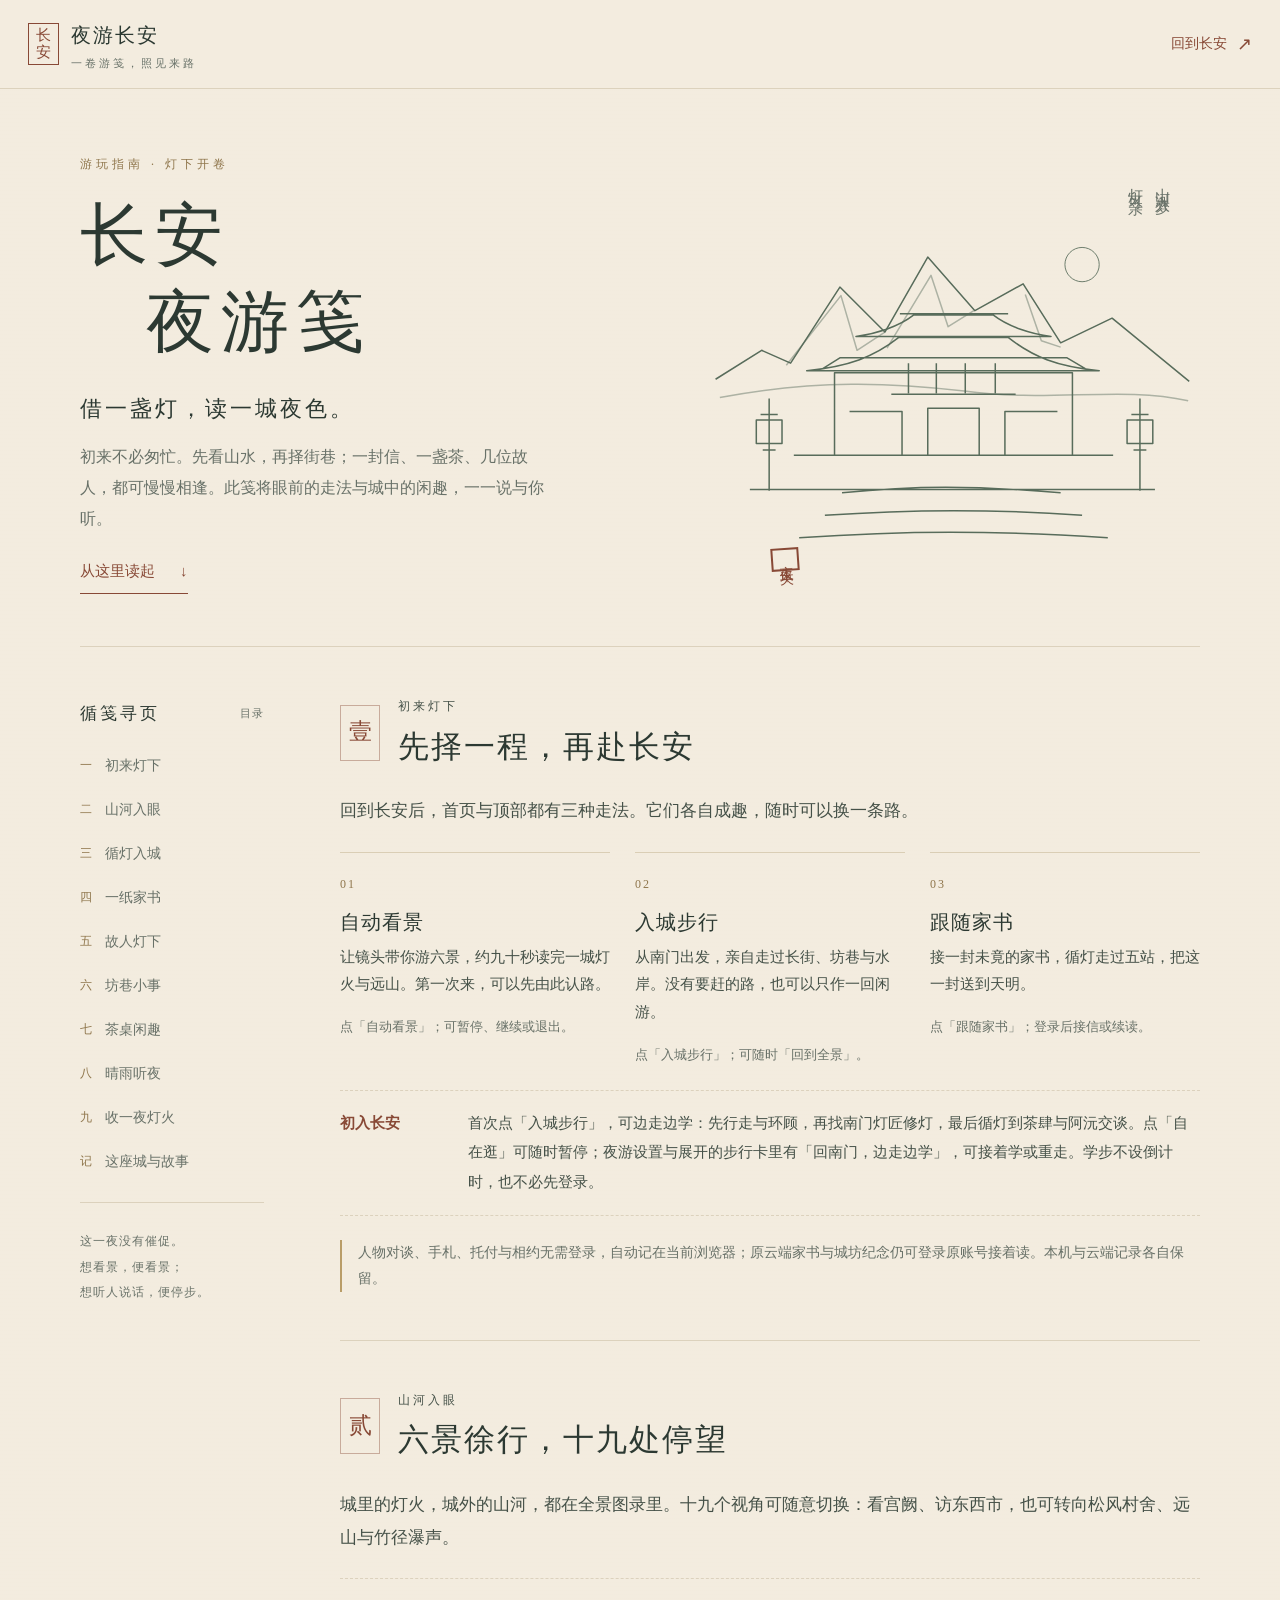
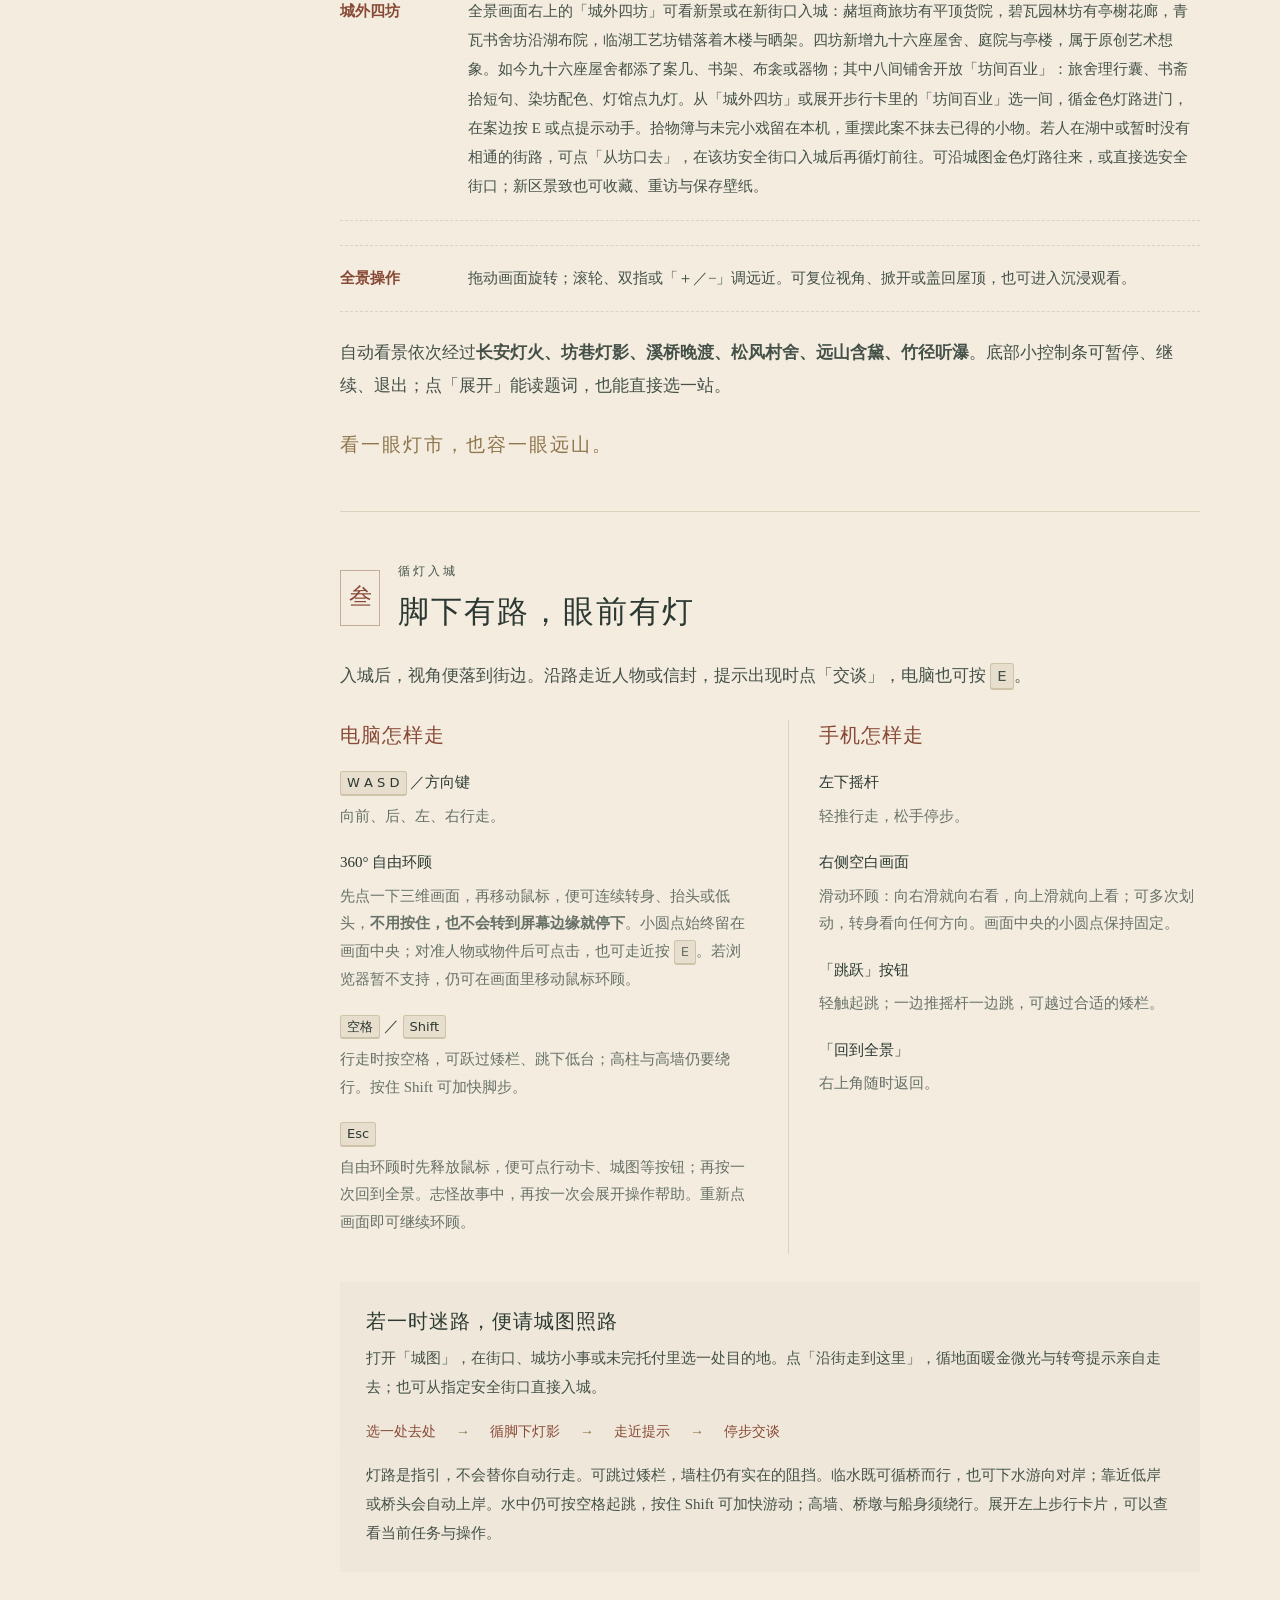
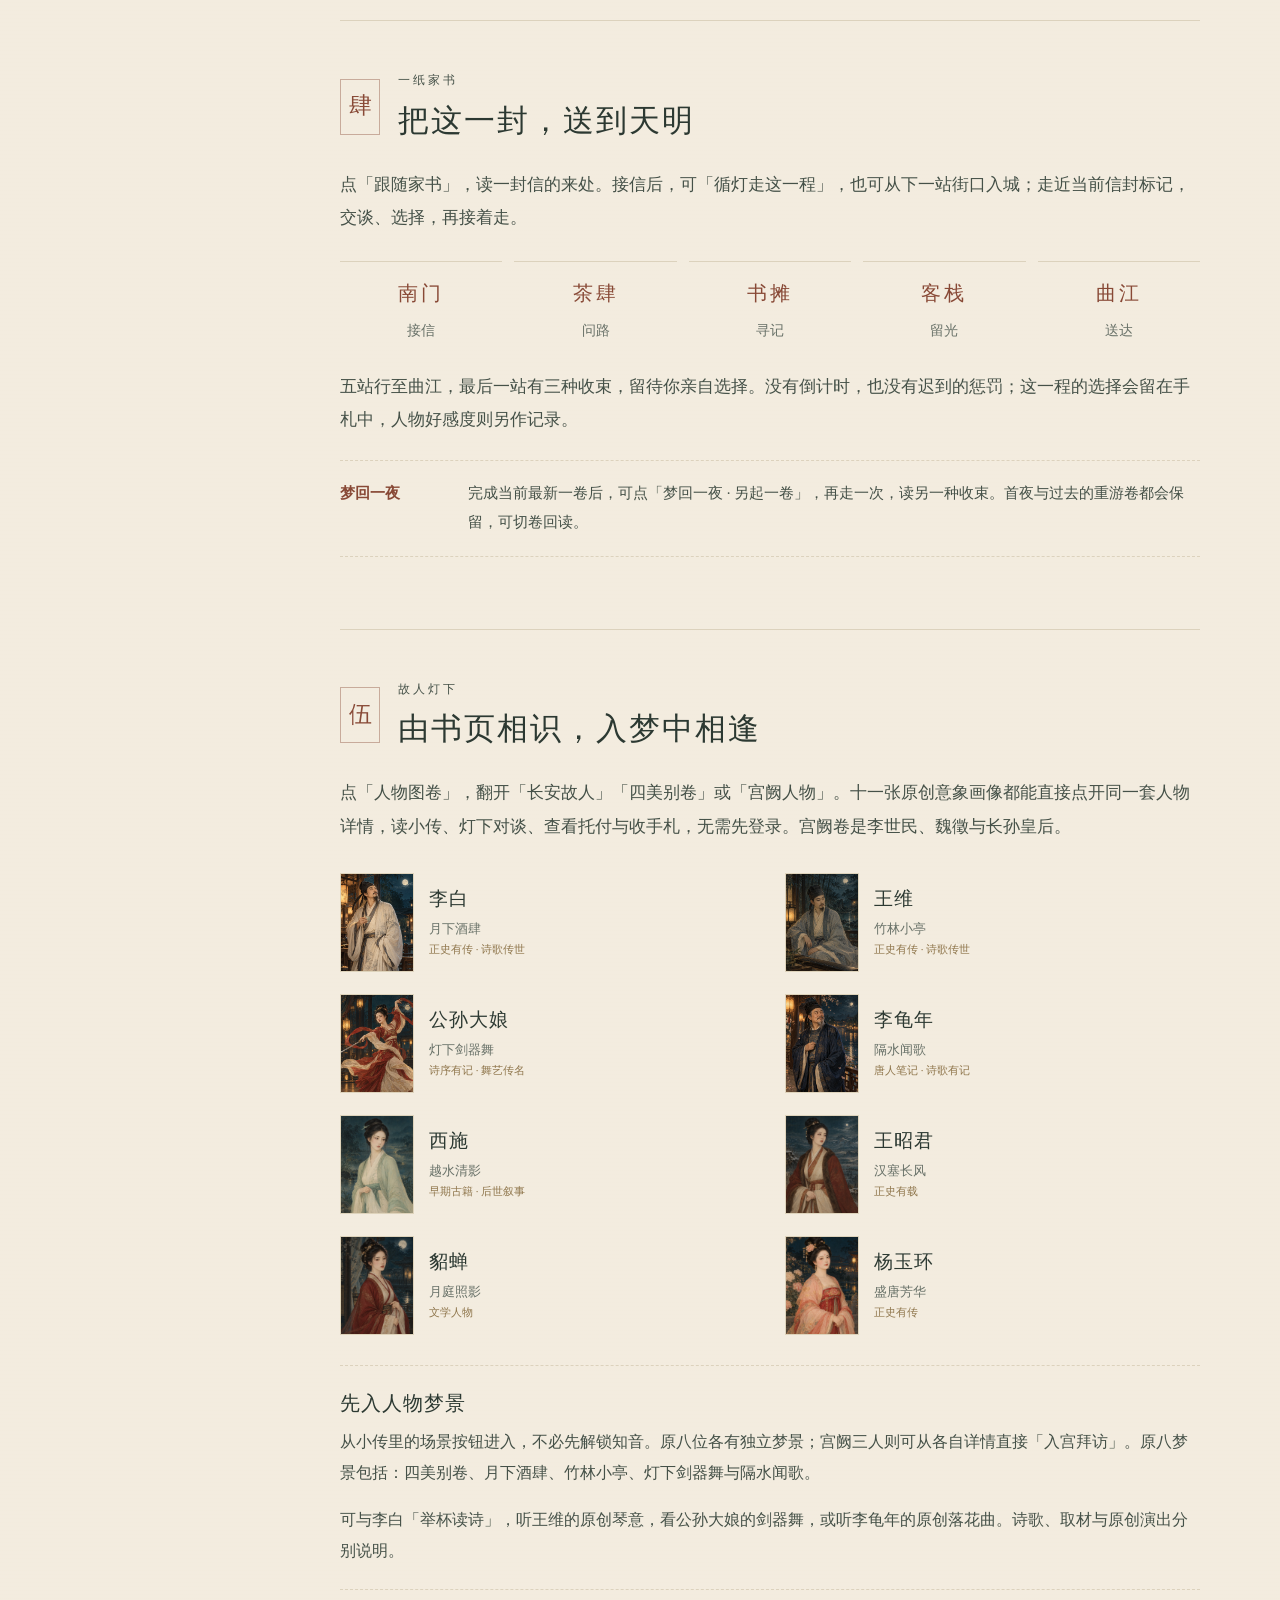
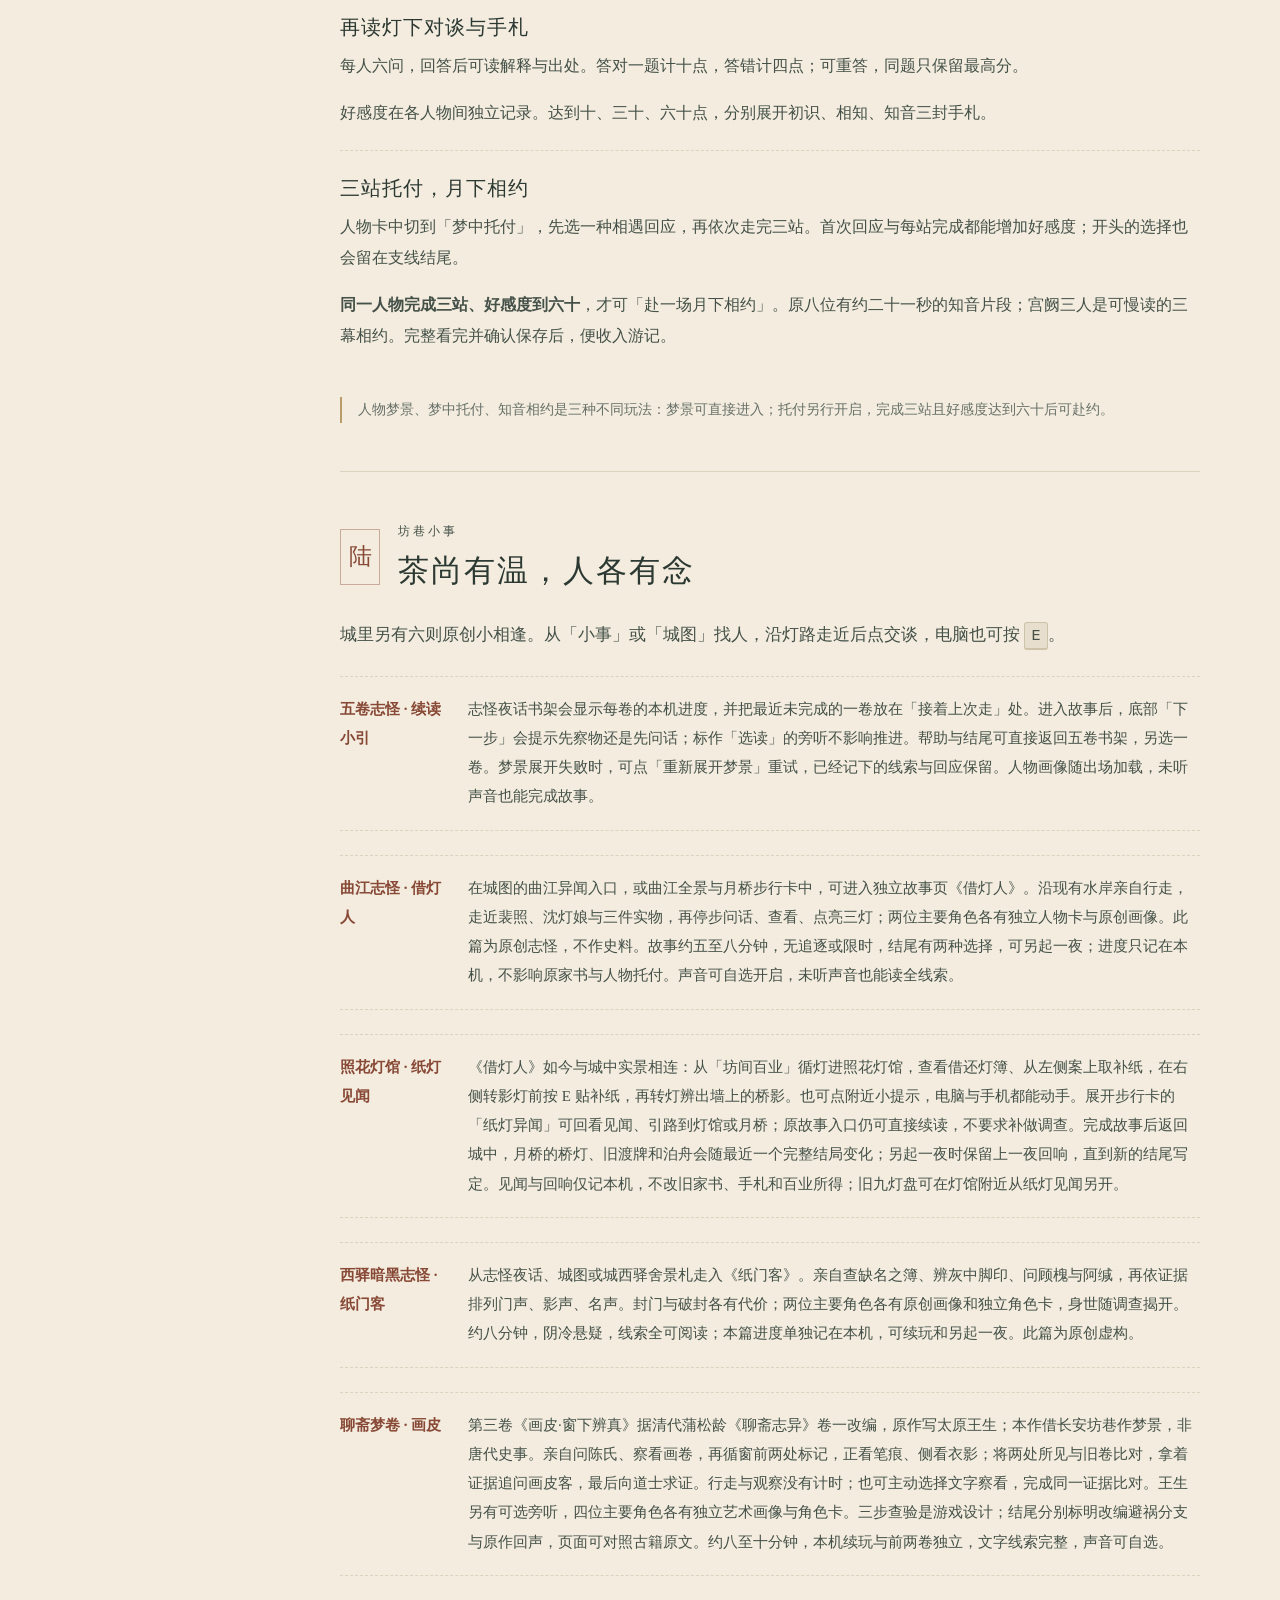
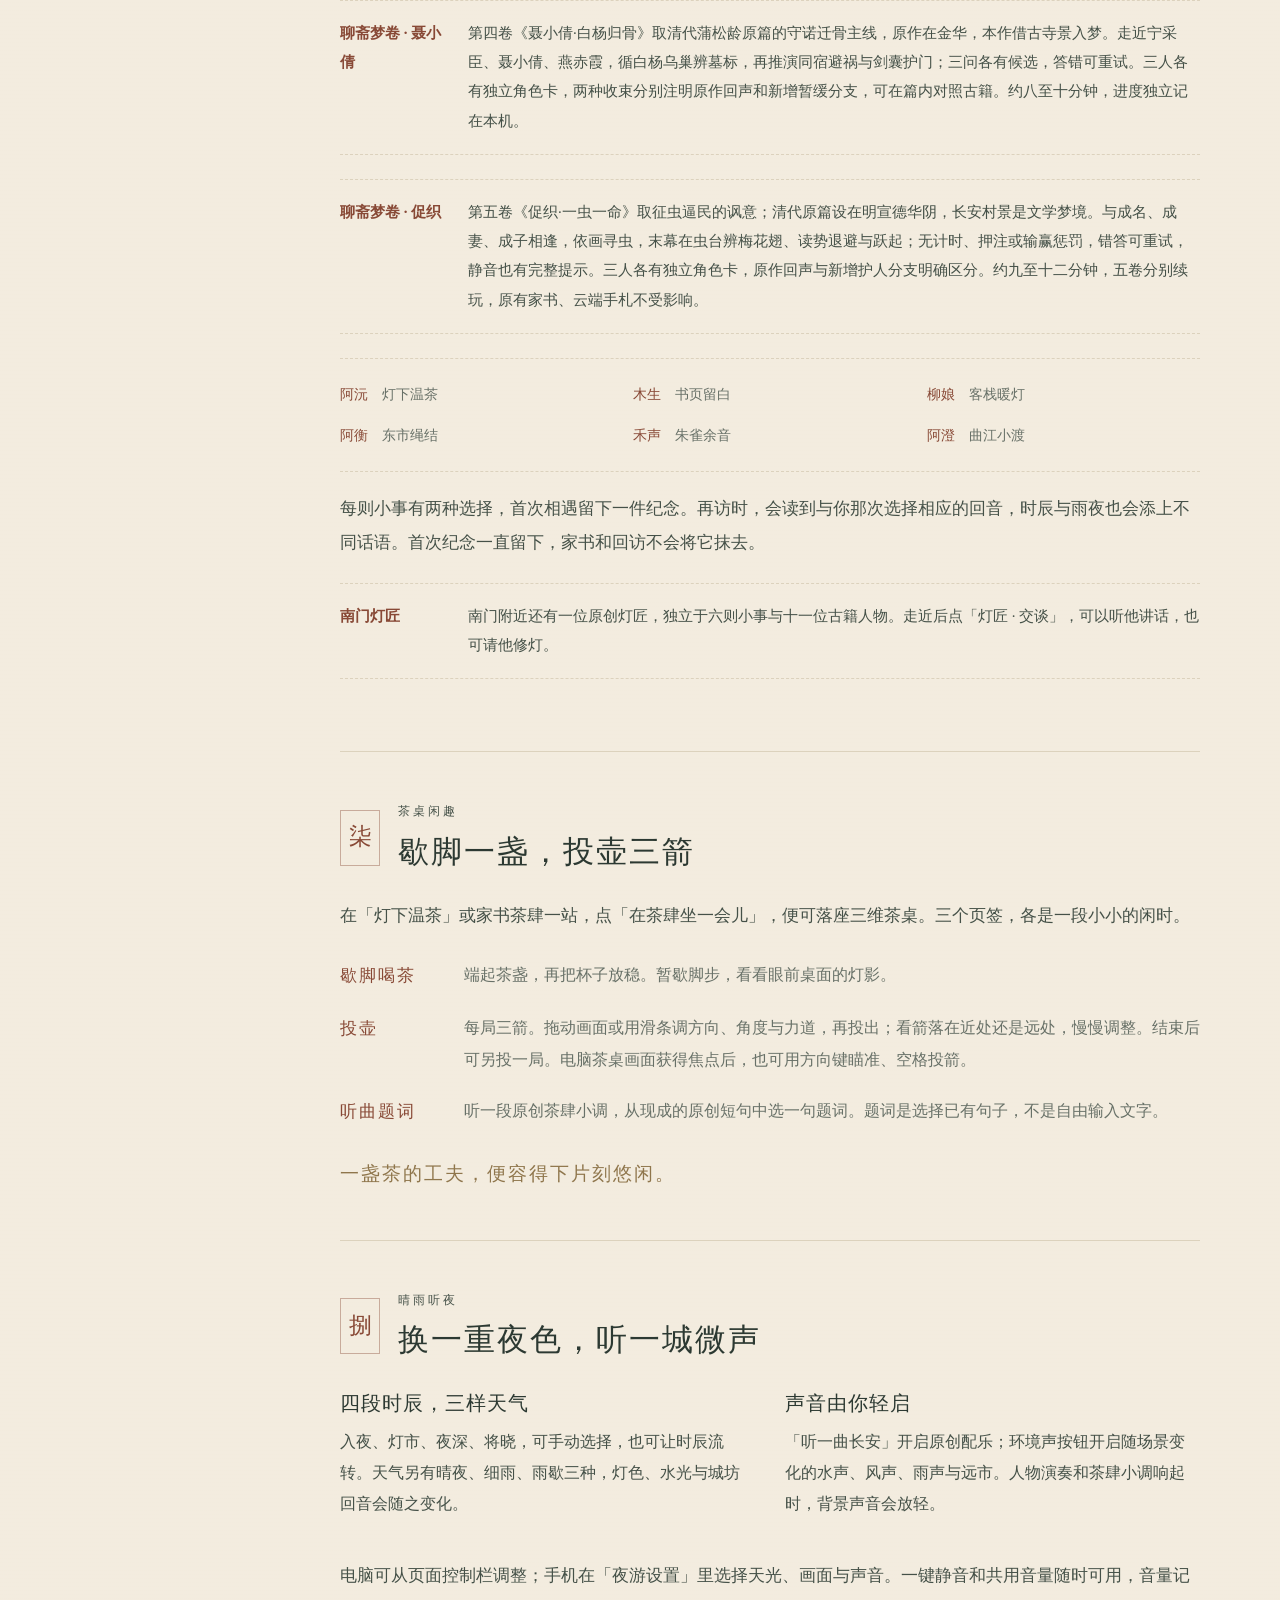
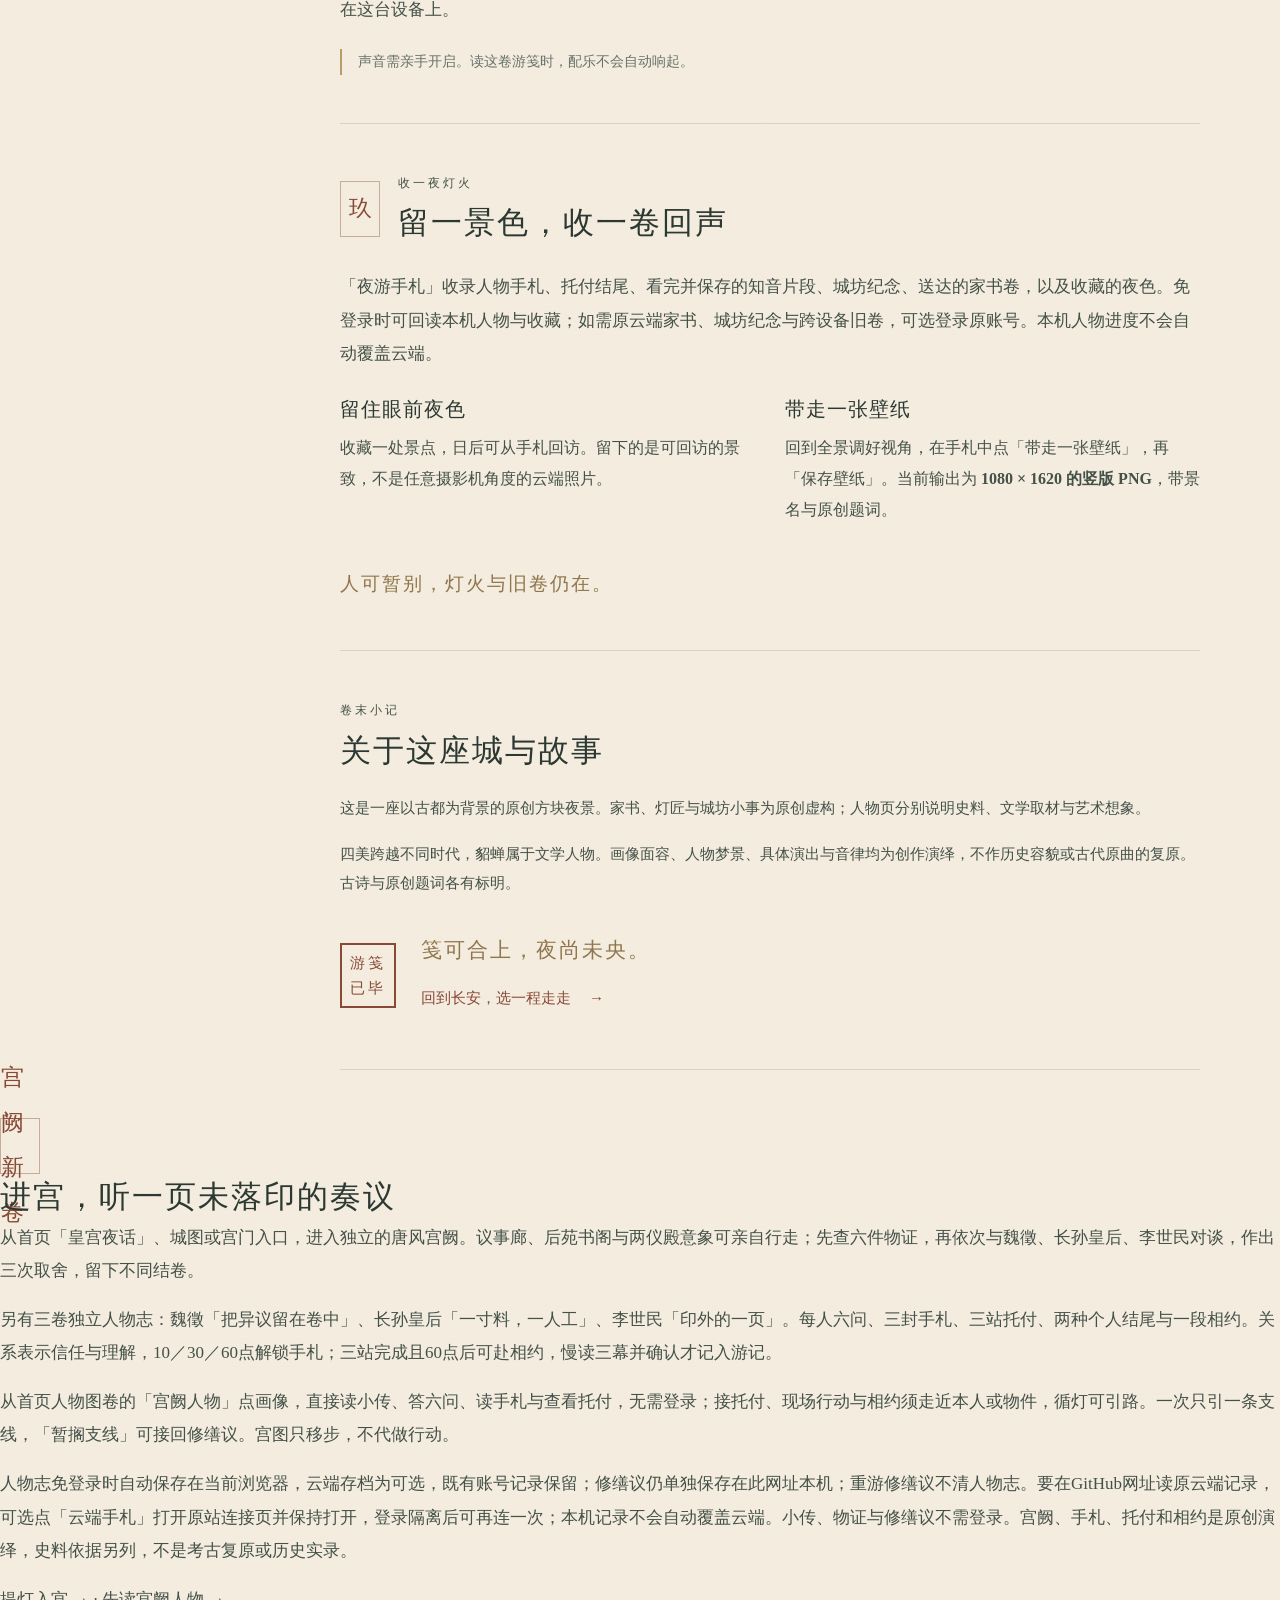
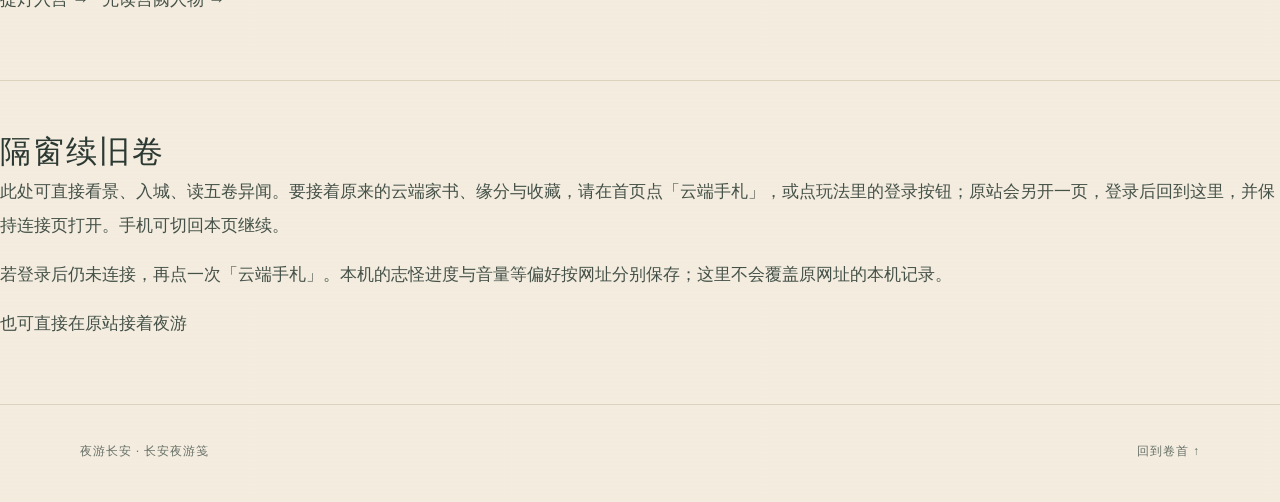
==== guide.html @ e4281c64 "Put palace portraits in shared gallery and allow character play without sign-in" ====
<!doctype html>
<html lang="zh-CN">
<head>
 <meta charset="utf-8">
 <meta name="viewport" content="width=device-width,initial-scale=1,viewport-fit=cover">
 <meta name="theme-color" content="#efe7d7">
 <meta name="description" content="长安夜游笺：从看景、入城与家书，到人物相逢、茶桌闲趣与手札留念，一卷读懂夜游长安的全部玩法。">
 <title>长安夜游笺 · 夜游长安玩法指南</title>
 <style>:root{--paper:#f3ecdf;--ink:#2c3932;--muted:#687168;--line:#b9ab8a66;--gold:#8f764c;--red:#884936;--serif:"Noto Serif SC","Source Han Serif SC","Songti SC","SimSun",serif}
*{box-sizing:border-box}html{scroll-behavior:smooth;scroll-padding-top:95px}body{margin:0;background:var(--paper);background-image:repeating-linear-gradient(0deg,transparent 0,transparent 3px,#9a784003 4px);color:var(--ink);font-family:var(--serif);font-size:17px;line-height:1.95}a{color:inherit;text-decoration:none}button,summary{font:inherit}a:focus-visible,summary:focus-visible{outline:2px solid var(--red);outline-offset:4px}section:focus{outline:none}section:focus-visible{outline:1px solid var(--gold);outline-offset:8px}kbd{font:500 .87em/1.5 ui-sans-serif,system-ui,sans-serif;display:inline-block;background:#e7decd;border:1px solid #b9ab8a88;border-bottom-width:2px;border-radius:3px;padding:1px 6px;white-space:nowrap}strong{font-weight:600}p{margin:0 0 16px}h1,h2,h3{font-weight:500;line-height:1.5;margin:0}ul,ol{padding:0;margin:0;list-style:none}
.skip-link{position:fixed;z-index:20;top:-100px;left:20px;background:var(--ink);color:var(--paper);padding:8px 15px}.skip-link:focus{top:12px}.book-header{position:sticky;top:0;z-index:10;display:flex;align-items:center;justify-content:space-between;gap:20px;padding:16px max(28px,env(safe-area-inset-right)) 16px max(28px,env(safe-area-inset-left));border-bottom:1px solid var(--line);background:#f3ecdfef;backdrop-filter:blur(8px)}.book-brand{display:flex;align-items:center;gap:12px;font-size:20px;letter-spacing:2px}.book-brand small{display:block;color:var(--muted);font-size:11px;letter-spacing:3px;line-height:1.5}.book-seal{border:1px solid var(--red);color:var(--red);padding:3px 7px;font-size:15px;line-height:1.15;letter-spacing:0}.back-to-city{display:flex;align-items:center;gap:10px;min-height:44px;font-size:14px;color:var(--red);white-space:nowrap}.back-to-city span{font-family:system-ui;font-size:18px}.book-cover{max-width:1120px;margin:0 auto;padding:64px 0 52px;display:grid;grid-template-columns:1.13fr 1fr;gap:70px;align-items:center;border-bottom:1px solid var(--line)}.overline,.chapter-kicker{font-size:12px;letter-spacing:4px;color:var(--gold)}.overline{margin:0 0 16px}.cover-copy h1{font-size:68px;line-height:1.28;letter-spacing:7px}.cover-copy h1 span{display:block;padding-left:66px}.cover-verse{font-size:22px;letter-spacing:3px;margin:22px 0 10px}.cover-intro{font-size:16px;color:var(--muted);max-width:465px}.cover-link{display:inline-flex;align-items:center;gap:25px;min-height:44px;color:var(--red);font-size:15px;border-bottom:1px solid var(--red)}.cover-illustration{position:relative;color:#586c5b;padding:50px 0 12px}.cover-illustration svg{display:block;width:100%;height:auto}.cover-inscription{position:absolute;right:24px;top:0;writing-mode:vertical-rl;line-height:1.8;font-size:15px;letter-spacing:4px;color:var(--muted)}.cover-stamp{display:inline-block;position:absolute;left:13%;bottom:0;writing-mode:vertical-rl;line-height:1.3;letter-spacing:3px;font-size:14px;color:var(--red);border:2px solid var(--red);padding:5px 3px;transform:rotate(-4deg)}.book-layout{max-width:1120px;margin:0 auto;display:grid;grid-template-columns:184px minmax(0,1fr);gap:76px}.book-margin{padding-top:44px}.book-index{position:sticky;top:110px;border-bottom:1px solid var(--line);padding-bottom:18px}.book-index summary{font-size:17px;letter-spacing:3px;min-height:44px;cursor:pointer;list-style:none;display:flex;justify-content:space-between;align-items:center}.book-index summary::-webkit-details-marker{display:none}.book-index summary>span{font-size:11px;letter-spacing:1px;color:var(--muted)}.book-index nav{padding-top:9px}.book-index a{display:flex;gap:13px;align-items:center;min-height:44px;font-size:14px;color:var(--muted);border-bottom:1px solid transparent}.book-index a span{color:var(--gold);font-size:12px}.book-index a:hover{color:var(--red);border-bottom-color:var(--line)}.margin-note{font-size:12px;color:var(--muted);line-height:2.1;margin-top:26px;letter-spacing:1px}.chapter{padding:48px 0;border-bottom:1px solid var(--line);scroll-margin-top:100px}.chapter-heading{display:flex;align-items:center;gap:18px;margin-bottom:24px}.chapter-number{display:flex;align-items:center;justify-content:center;color:var(--red);border:1px solid #88493666;width:40px;height:56px;flex-shrink:0;font-size:23px}.chapter-kicker{margin:0 0 5px;letter-spacing:3px}.chapter h2{font-size:31px;letter-spacing:2px}.chapter h3{font-size:20px;margin-bottom:8px;letter-spacing:1px}.chapter p{color:#455148}.quiet-note{font-size:14px!important;line-height:1.85;color:var(--muted)!important;padding-left:16px;border-left:2px solid #b99d68;margin-top:23px!important;margin-bottom:0!important}.chapter-verse{color:var(--gold)!important;letter-spacing:2px;font-size:19px;margin:24px 0 0!important}.three-paths{display:grid;grid-template-columns:repeat(3,minmax(0,1fr));gap:25px;margin-top:25px}.three-paths li{border-top:1px solid #a9906155;padding-top:13px}.path-number{font:12px/1.5 Georgia,serif;color:var(--gold);letter-spacing:2px}.three-paths h3{margin:7px 0}.three-paths p{font-size:15px;line-height:1.85}.three-paths small{display:block;color:var(--muted);font-size:13px;line-height:1.8}.instruction-line{display:grid;grid-template-columns:112px minmax(0,1fr);gap:16px;border-top:1px dashed var(--line);border-bottom:1px dashed var(--line);padding:18px 0;margin:24px 0}.instruction-line>strong{font-size:15px;color:var(--red)}.instruction-line p{font-size:15px;margin:0}.device-instructions{display:grid;grid-template-columns:1fr 1fr;gap:36px;margin:28px 0}.device-instructions>div+div{border-left:1px solid var(--line);padding-left:30px}.device-instructions h3{color:var(--red)}.device-instructions dt{font-size:15px;margin-top:18px;color:var(--ink)}.device-instructions dd{font-size:15px;margin:5px 0 0;color:var(--muted);line-height:1.85}.route-note{background:#e9e1d366;padding:24px 26px}.route-note p{font-size:15px}.route-note p:last-child{margin-bottom:0}.route-steps{display:flex;flex-wrap:wrap;gap:8px 20px;font-size:14px;color:var(--red);margin:15px 0}.route-steps li+li:before{content:'→';color:var(--gold);margin-right:20px}.letter-stations{display:grid;grid-template-columns:repeat(5,1fr);gap:12px;margin:26px 0;text-align:center}.letter-stations li{font-size:14px;border-top:1px solid var(--line);padding-top:12px;color:var(--muted)}.letter-stations span{display:block;font-size:20px;letter-spacing:3px;color:var(--red);margin-bottom:4px}.people-gallery{display:grid;grid-template-columns:1fr 1fr;gap:22px 30px;margin:30px 0}.person{display:flex;align-items:center;gap:15px;min-width:0}.person img{width:74px;height:99px;object-fit:cover;object-position:center 22%;border:1px solid #a68d5944;flex-shrink:0}.person h3{margin:0 0 3px!important;font-size:19px!important}.person p{margin:0;font-size:13px;line-height:1.8;color:var(--muted)}.person small{display:block;font-size:11px;color:var(--gold);line-height:1.7}.character-paths>div{padding:22px 0;border-top:1px dashed var(--line)}.character-paths p{font-size:16px}.character-paths p:last-child{margin:0}.city-story-list{display:grid;grid-template-columns:repeat(3,minmax(0,1fr));gap:14px 20px;padding:22px 0;margin:20px 0;border-top:1px dashed var(--line);border-bottom:1px dashed var(--line)}.city-story-list li{display:flex;gap:14px;align-items:center;font-size:14px}.city-story-list strong{color:var(--red);font-weight:500;white-space:nowrap}.city-story-list span{color:var(--muted)}.tea-notes{display:grid;grid-template-columns:100px minmax(0,1fr);gap:20px 24px;margin:27px 0}.tea-notes dt{font-size:17px;color:var(--red);letter-spacing:2px}.tea-notes dd{margin:0;font-size:16px;color:var(--muted)}.night-pair,.keepsake-lines{display:grid;grid-template-columns:1fr 1fr;gap:30px;margin:24px 0}.night-pair p,.keepsake-lines p{font-size:16px}.closing-note h2{margin-bottom:20px}.closing-note>p:not(.chapter-kicker){font-size:15px}.closing-line{display:flex;align-items:center;gap:25px;margin-top:32px}.closing-seal{color:var(--red);font-size:15px;letter-spacing:3px;line-height:1.65;border:2px double var(--red);padding:6px 8px;flex-shrink:0}.closing-line p{color:var(--gold);font-size:21px;letter-spacing:2px;margin-bottom:6px}.return-link{display:inline-flex;align-items:center;gap:18px;min-height:44px;color:var(--red);font-size:15px}.book-footer{max-width:1120px;margin:0 auto;padding:25px 0 max(28px,env(safe-area-inset-bottom));display:flex;align-items:center;justify-content:space-between;gap:20px;font-size:12px;color:var(--muted);letter-spacing:1px}.book-footer a{min-height:44px;display:flex;align-items:center}
@media(max-width:1200px){.book-cover,.book-layout,.book-footer{margin-left:32px;margin-right:32px}.book-cover{gap:35px}.book-layout{gap:44px;grid-template-columns:168px minmax(0,1fr)}.cover-copy h1{font-size:60px}.chapter h2{font-size:28px}.three-paths{gap:18px}.city-story-list{grid-template-columns:1fr 1fr}}
@media(max-width:900px){.book-layout{grid-template-columns:1fr;gap:0}.book-margin{padding-top:24px}.book-index{position:static}.book-index nav{display:grid;grid-template-columns:repeat(5,minmax(0,1fr));gap:0 12px}.book-index a{gap:8px}.margin-note{display:none}.chapter{padding:36px 0}.people-gallery{grid-template-columns:repeat(2,minmax(0,1fr))}.cover-copy h1{font-size:54px}.cover-copy h1 span{padding-left:42px}.cover-verse{font-size:20px;letter-spacing:2px}.book-cover{padding:40px 0;gap:22px}.cover-intro{font-size:15px}.cover-illustration{padding-top:40px}.cover-inscription{font-size:13px;right:10px}}
@media(max-width:600px){body{font-size:16px;line-height:1.9}.book-header{padding:10px max(18px,env(safe-area-inset-right)) 10px max(18px,env(safe-area-inset-left));gap:14px}.book-brand{font-size:18px;gap:9px;letter-spacing:1px}.book-brand small{font-size:10px;letter-spacing:1px}.book-seal{font-size:13px}.back-to-city{font-size:13px;gap:6px}.book-cover,.book-layout,.book-footer{margin-left:max(20px,env(safe-area-inset-left));margin-right:max(20px,env(safe-area-inset-right))}.book-cover{display:block;padding:32px 0 29px}.cover-illustration{display:none}.cover-copy h1{font-size:47px;letter-spacing:5px;line-height:1.2}.cover-copy h1 span{display:inline;padding-left:9px}.overline{font-size:11px;margin-bottom:14px;letter-spacing:3px}.cover-verse{font-size:18px;letter-spacing:1px;margin-top:19px}.cover-intro{font-size:15px;margin-bottom:13px}.cover-link{font-size:14px}.book-margin{padding-top:17px}.book-index summary{font-size:16px}.book-index nav{grid-template-columns:repeat(2,minmax(0,1fr));gap:0 16px}.book-index a{font-size:14px;gap:10px;min-height:44px}.chapter{padding:30px 0;scroll-margin-top:82px}.chapter h2{font-size:26px;letter-spacing:1px}.chapter-heading{gap:13px;margin-bottom:20px}.chapter-number{width:33px;height:48px;font-size:20px}.chapter-kicker{font-size:11px;letter-spacing:2px}.three-paths{grid-template-columns:1fr;gap:18px;margin-top:20px}.three-paths li{position:relative;padding-left:36px}.path-number{position:absolute;left:0;top:18px}.three-paths h3{margin-top:0;font-size:20px}.three-paths p{margin-bottom:7px}.instruction-line{grid-template-columns:1fr;gap:7px;margin:22px 0}.device-instructions{grid-template-columns:1fr;gap:25px}.device-instructions>div+div{border-left:none;border-top:1px solid var(--line);padding-left:0;padding-top:20px}.device-instructions h3{margin-bottom:14px}.device-instructions dt{margin-top:15px}.route-note{padding:19px 17px}.route-steps{gap:6px 10px;font-size:13px}.route-steps li+li:before{margin-right:10px}.letter-stations{gap:7px;margin:23px 0}.letter-stations span{font-size:18px;letter-spacing:1px}.letter-stations li{font-size:13px}.people-gallery{gap:17px 15px;margin:26px 0}.person{display:block}.person img{width:100%;height:155px;object-position:center 20%;margin-bottom:6px}.person h3{font-size:18px!important}.person p{font-size:12px}.person small{font-size:10px}.character-paths>div{padding:19px 0}.character-paths h3{font-size:20px}.character-paths p{font-size:15px}.city-story-list{gap:13px 15px}.city-story-list li{display:block;font-size:14px}.city-story-list span{display:block;font-size:13px;margin-top:3px}.tea-notes{grid-template-columns:1fr;gap:7px;margin:24px 0}.tea-notes dd{margin-bottom:17px;font-size:15px}.night-pair,.keepsake-lines{grid-template-columns:1fr;gap:12px}.night-pair h3,.keepsake-lines h3{font-size:20px}.night-pair p,.keepsake-lines p{font-size:15px}.chapter-verse{font-size:17px;letter-spacing:1px}.closing-line{gap:17px}.closing-line p{font-size:19px;letter-spacing:1px}.return-link{font-size:14px;gap:8px}.book-footer{font-size:11px;letter-spacing:0;gap:10px;padding-top:17px}.quiet-note{font-size:14px!important;padding-left:12px}}
@media(max-width:350px){.cover-copy h1{font-size:40px;letter-spacing:3px}.cover-copy h1 span{padding-left:6px}.chapter h2{font-size:23px}.book-brand small{letter-spacing:0}.people-gallery{gap:16px 13px}.person img{height:139px}.closing-line p{font-size:17px}.return-link{font-size:13px}}
@media(prefers-reduced-motion:reduce){html{scroll-behavior:auto}}
</style>
</head>
<body>
 <a class="skip-link" href="#first-night">跳到游玩说明</a>
 <header class="book-header"><a class="book-brand" href="./" aria-label="返回夜游长安"><span class="book-seal" aria-hidden="true">长<br>安</span><span>夜游长安<small>一卷游笺，照见来路</small></span></a><a class="back-to-city" href="./">回到长安 <span aria-hidden="true">↗</span></a></header>
 <main>
  <section class="book-cover" aria-labelledby="book-title">
   <div class="cover-copy"><p class="overline">游玩指南 · 灯下开卷</p><h1 id="book-title">长安<span>夜游笺</span></h1><p class="cover-verse">借一盏灯，读一城夜色。</p><p class="cover-intro">初来不必匆忙。先看山水，再择街巷；一封信、一盏茶、几位故人，都可慢慢相逢。此笺将眼前的走法与城中的闲趣，一一说与你听。</p><a class="cover-link" href="#first-night">从这里读起 <span aria-hidden="true">↓</span></a></div>
   <div class="cover-illustration" aria-hidden="true"><span class="cover-inscription">山河入梦<br>灯火可亲</span><svg viewBox="0 0 460 310" fill="none"><g stroke="currentColor" stroke-width="1.4" stroke-linejoin="round"><path d="M8 143 51 116 78 128 124 57 166 99 206 29 250 79 295 54 330 109 378 86 450 145"/><path d="m74 130 51-65 15 51 26-17M168 114l41-68 16 48 24-15M297 64l15 43 18 6M12 160c91-17 160-14 228-6 80 11 146-5 209 9" opacity=".45"/><path d="M81 214h298M119 214v-77h222v77M133 173h49v41m96 0v-41h49M206 214v-44h48v44M108 133l16-10h212l17 10M93 135c40-4 63-13 86-31h102c23 18 45 27 85 31H93ZM139 103c18-2 40-9 54-20h74c14 11 36 18 54 20H139ZM180 82h101M172 157h116M188 128v28m26-28v28m27-28v28m28-28v28"/><path d="M40 246h378M58 247v-86m-12 20h24v22H46v-22Zm4-5h16m-14 33h12M404 247v-86m-12 20h24v22h-24v-22Zm4-5h16m-14 33h12M126 249c68-7 122-7 204 0M110 270c83-6 158-6 240 0M86 291c99-7 182-7 288 0"/><circle cx="350" cy="36" r="16" stroke-width=".8"/></g></svg><span class="cover-stamp">夜未央</span></div>
  </section>
  <div class="book-layout">
   <aside class="book-margin"><details class="book-index" open><summary>循笺寻页 <span>目录</span></summary><nav aria-label="玩法章节"><a href="#first-night"><span>一</span> 初来灯下</a><a href="#scenery"><span>二</span> 山河入眼</a><a href="#walking"><span>三</span> 循灯入城</a><a href="#letter"><span>四</span> 一纸家书</a><a href="#characters"><span>五</span> 故人灯下</a><a href="#city-stories"><span>六</span> 坊巷小事</a><a href="#tea"><span>七</span> 茶桌闲趣</a><a href="#nightfall"><span>八</span> 晴雨听夜</a><a href="#keepsakes"><span>九</span> 收一夜灯火</a><a href="#about"><span>记</span> 这座城与故事</a></nav></details><p class="margin-note">这一夜没有催促。<br>想看景，便看景；<br>想听人说话，便停步。</p></aside>
   <div class="book-chapters">
    <section id="first-night" class="chapter" tabindex="-1" aria-labelledby="first-title"><div class="chapter-heading"><span class="chapter-number">壹</span><div><p class="chapter-kicker">初来灯下</p><h2 id="first-title">先择一程，再赴长安</h2></div></div><p>回到长安后，首页与顶部都有三种走法。它们各自成趣，随时可以换一条路。</p><ol class="three-paths"><li><span class="path-number">01</span><h3>自动看景</h3><p>让镜头带你游六景，约九十秒读完一城灯火与远山。第一次来，可以先由此认路。</p><small>点「自动看景」；可暂停、继续或退出。</small></li><li><span class="path-number">02</span><h3>入城步行</h3><p>从南门出发，亲自走过长街、坊巷与水岸。没有要赶的路，也可以只作一回闲游。</p><small>点「入城步行」；可随时「回到全景」。</small></li><li><span class="path-number">03</span><h3>跟随家书</h3><p>接一封未竟的家书，循灯走过五站，把这一封送到天明。</p><small>点「跟随家书」；登录后接信或续读。</small></li></ol><div class="instruction-line"><strong>初入长安</strong><p>首次点「入城步行」，可边走边学：先行走与环顾，再找南门灯匠修灯，最后循灯到茶肆与阿沅交谈。点「自在逛」可随时暂停；夜游设置与展开的步行卡里有「回南门，边走边学」，可接着学或重走。学步不设倒计时，也不必先登录。</p></div><p class="quiet-note">人物对谈、手札、托付与相约无需登录，自动记在当前浏览器；原云端家书与城坊纪念仍可登录原账号接着读。本机与云端记录各自保留。</p></section>

    <section id="scenery" class="chapter" tabindex="-1" aria-labelledby="scenery-title"><div class="chapter-heading"><span class="chapter-number">贰</span><div><p class="chapter-kicker">山河入眼</p><h2 id="scenery-title">六景徐行，十九处停望</h2></div></div><p>城里的灯火，城外的山河，都在全景图录里。十九个视角可随意切换：看宫阙、访东西市，也可转向松风村舍、远山与竹径瀑声。</p><div class="instruction-line"><strong>城外四坊</strong><p>全景画面右上的「城外四坊」可看新景或在新街口入城：赭垣商旅坊有平顶货院，碧瓦园林坊有亭榭花廊，青瓦书舍坊沿湖布院，临湖工艺坊错落着木楼与晒架。四坊新增九十六座屋舍、庭院与亭楼，属于原创艺术想象。如今九十六座屋舍都添了案几、书架、布衾或器物；其中八间铺舍开放「坊间百业」：旅舍理行囊、书斋拾短句、染坊配色、灯馆点九灯。从「城外四坊」或展开步行卡里的「坊间百业」选一间，循金色灯路进门，在案边按 E 或点提示动手。拾物簿与未完小戏留在本机，重摆此案不抹去已得的小物。若人在湖中或暂时没有相通的街路，可点「从坊口去」，在该坊安全街口入城后再循灯前往。可沿城图金色灯路往来，或直接选安全街口；新区景致也可收藏、重访与保存壁纸。</p></div><div class="instruction-line"><strong>全景操作</strong><p>拖动画面旋转；滚轮、双指或「＋／−」调远近。可复位视角、掀开或盖回屋顶，也可进入沉浸观看。</p></div><p>自动看景依次经过<strong>长安灯火、坊巷灯影、溪桥晚渡、松风村舍、远山含黛、竹径听瀑</strong>。底部小控制条可暂停、继续、退出；点「展开」能读题词，也能直接选一站。</p><p class="chapter-verse">看一眼灯市，也容一眼远山。</p></section>

    <section id="walking" class="chapter" tabindex="-1" aria-labelledby="walking-title"><div class="chapter-heading"><span class="chapter-number">叁</span><div><p class="chapter-kicker">循灯入城</p><h2 id="walking-title">脚下有路，眼前有灯</h2></div></div><p>入城后，视角便落到街边。沿路走近人物或信封，提示出现时点「交谈」，电脑也可按 <kbd>E</kbd>。</p><div class="device-instructions"><div><h3>电脑怎样走</h3><dl><dt><kbd>W A S D</kbd> ／方向键</dt><dd>向前、后、左、右行走。</dd><dt>360° 自由环顾</dt><dd>先点一下三维画面，再移动鼠标，便可连续转身、抬头或低头，<strong>不用按住，也不会转到屏幕边缘就停下</strong>。小圆点始终留在画面中央；对准人物或物件后可点击，也可走近按 <kbd>E</kbd>。若浏览器暂不支持，仍可在画面里移动鼠标环顾。</dd><dt><kbd>空格</kbd> ／ <kbd>Shift</kbd></dt><dd>行走时按空格，可跃过矮栏、跳下低台；高柱与高墙仍要绕行。按住 Shift 可加快脚步。</dd><dt><kbd>Esc</kbd></dt><dd>自由环顾时先释放鼠标，便可点行动卡、城图等按钮；再按一次回到全景。志怪故事中，再按一次会展开操作帮助。重新点画面即可继续环顾。</dd></dl></div><div><h3>手机怎样走</h3><dl><dt>左下摇杆</dt><dd>轻推行走，松手停步。</dd><dt>右侧空白画面</dt><dd>滑动环顾：向右滑就向右看，向上滑就向上看；可多次划动，转身看向任何方向。画面中央的小圆点保持固定。</dd><dt>「跳跃」按钮</dt><dd>轻触起跳；一边推摇杆一边跳，可越过合适的矮栏。</dd><dt>「回到全景」</dt><dd>右上角随时返回。</dd></dl></div></div><div class="route-note"><h3>若一时迷路，便请城图照路</h3><p>打开「城图」，在街口、城坊小事或未完托付里选一处目的地。点「沿街走到这里」，循地面暖金微光与转弯提示亲自走去；也可从指定安全街口直接入城。</p><ol class="route-steps"><li>选一处去处</li><li>循脚下灯影</li><li>走近提示</li><li>停步交谈</li></ol><p>灯路是指引，不会替你自动行走。可跳过矮栏，墙柱仍有实在的阻挡。临水既可循桥而行，也可下水游向对岸；靠近低岸或桥头会自动上岸。水中仍可按空格起跳，按住 Shift 可加快游动；高墙、桥墩与船身须绕行。展开左上步行卡片，可以查看当前任务与操作。</p></div></section>

    <section id="letter" class="chapter" tabindex="-1" aria-labelledby="letter-title"><div class="chapter-heading"><span class="chapter-number">肆</span><div><p class="chapter-kicker">一纸家书</p><h2 id="letter-title">把这一封，送到天明</h2></div></div><p>点「跟随家书」，读一封信的来处。接信后，可「循灯走这一程」，也可从下一站街口入城；走近当前信封标记，交谈、选择，再接着走。</p><ol class="letter-stations"><li><span>南门</span>接信</li><li><span>茶肆</span>问路</li><li><span>书摊</span>寻记</li><li><span>客栈</span>留光</li><li><span>曲江</span>送达</li></ol><p>五站行至曲江，最后一站有三种收束，留待你亲自选择。没有倒计时，也没有迟到的惩罚；这一程的选择会留在手札中，人物好感度则另作记录。</p><div class="instruction-line"><strong>梦回一夜</strong><p>完成当前最新一卷后，可点「梦回一夜 · 另起一卷」，再走一次，读另一种收束。首夜与过去的重游卷都会保留，可切卷回读。</p></div></section>

    <section id="characters" class="chapter" tabindex="-1" aria-labelledby="characters-title"><div class="chapter-heading"><span class="chapter-number">伍</span><div><p class="chapter-kicker">故人灯下</p><h2 id="characters-title">由书页相识，入梦中相逢</h2></div></div><p>点「人物图卷」，翻开「长安故人」「四美别卷」或「宫阙人物」。十一张原创意象画像都能直接点开同一套人物详情，读小传、灯下对谈、查看托付与收手札，无需先登录。宫阙卷是李世民、魏徵与长孙皇后。</p><ul class="people-gallery" aria-label="八位人物与原创意象画像"><li class="person"><img src="assets/portraits/li-bai.webp" alt="李白的原创意象画像" width="74" height="99" loading="lazy" decoding="async"><div><h3>李白</h3><p>月下酒肆</p><small>正史有传 · 诗歌传世</small></div></li>
<li class="person"><img src="assets/portraits/wang-wei.webp" alt="王维的原创意象画像" width="74" height="99" loading="lazy" decoding="async"><div><h3>王维</h3><p>竹林小亭</p><small>正史有传 · 诗歌传世</small></div></li>
<li class="person"><img src="assets/portraits/gongsun-daniang.webp" alt="公孙大娘的原创意象画像" width="74" height="99" loading="lazy" decoding="async"><div><h3>公孙大娘</h3><p>灯下剑器舞</p><small>诗序有记 · 舞艺传名</small></div></li>
<li class="person"><img src="assets/portraits/li-guinian.webp" alt="李龟年的原创意象画像" width="74" height="99" loading="lazy" decoding="async"><div><h3>李龟年</h3><p>隔水闻歌</p><small>唐人笔记 · 诗歌有记</small></div></li>
<li class="person"><img src="assets/portraits/xishi.webp" alt="西施的原创意象画像" width="74" height="99" loading="lazy" decoding="async"><div><h3>西施</h3><p>越水清影</p><small>早期古籍 · 后世叙事</small></div></li>
<li class="person"><img src="assets/portraits/wang-zhaojun.webp" alt="王昭君的原创意象画像" width="74" height="99" loading="lazy" decoding="async"><div><h3>王昭君</h3><p>汉塞长风</p><small>正史有载</small></div></li>
<li class="person"><img src="assets/portraits/diaochan.webp" alt="貂蝉的原创意象画像" width="74" height="99" loading="lazy" decoding="async"><div><h3>貂蝉</h3><p>月庭照影</p><small>文学人物</small></div></li>
<li class="person"><img src="assets/portraits/yang-yuhuan.webp" alt="杨玉环的原创意象画像" width="74" height="99" loading="lazy" decoding="async"><div><h3>杨玉环</h3><p>盛唐芳华</p><small>正史有传</small></div></li></ul><div class="character-paths"><div><h3>先入人物梦景</h3><p>从小传里的场景按钮进入，不必先解锁知音。原八位各有独立梦景；宫阙三人则可从各自详情直接「入宫拜访」。原八梦景包括：四美别卷、月下酒肆、竹林小亭、灯下剑器舞与隔水闻歌。</p><p>可与李白「举杯读诗」，听王维的原创琴意，看公孙大娘的剑器舞，或听李龟年的原创落花曲。诗歌、取材与原创演出分别说明。</p></div><div><h3>再读灯下对谈与手札</h3><p>每人六问，回答后可读解释与出处。答对一题计十点，答错计四点；可重答，同题只保留最高分。</p><p>好感度在各人物间独立记录。达到十、三十、六十点，分别展开初识、相知、知音三封手札。</p></div><div><h3>三站托付，月下相约</h3><p>人物卡中切到「梦中托付」，先选一种相遇回应，再依次走完三站。首次回应与每站完成都能增加好感度；开头的选择也会留在支线结尾。</p><p><strong>同一人物完成三站、好感度到六十</strong>，才可「赴一场月下相约」。原八位有约二十一秒的知音片段；宫阙三人是可慢读的三幕相约。完整看完并确认保存后，便收入游记。</p></div></div><p class="quiet-note">人物梦景、梦中托付、知音相约是三种不同玩法：梦景可直接进入；托付另行开启，完成三站且好感度达到六十后可赴约。</p></section>

    <section id="city-stories" class="chapter" tabindex="-1" aria-labelledby="city-title"><div class="chapter-heading"><span class="chapter-number">陆</span><div><p class="chapter-kicker">坊巷小事</p><h2 id="city-title">茶尚有温，人各有念</h2></div></div><p>城里另有六则原创小相逢。从「小事」或「城图」找人，沿灯路走近后点交谈，电脑也可按 <kbd>E</kbd>。</p><div class="instruction-line"><strong>五卷志怪 · 续读小引</strong><p><a href="tales/">志怪夜话书架</a>会显示每卷的本机进度，并把最近未完成的一卷放在「接着上次走」处。进入故事后，底部「下一步」会提示先察物还是先问话；标作「选读」的旁听不影响推进。帮助与结尾可直接返回五卷书架，另选一卷。梦景展开失败时，可点「重新展开梦景」重试，已经记下的线索与回应保留。人物画像随出场加载，未听声音也能完成故事。</p></div><div class="instruction-line"><strong>曲江志怪 · 借灯人</strong><p>在城图的曲江异闻入口，或曲江全景与月桥步行卡中，可进入独立故事页<a href="tales/borrowed-lantern.html">《借灯人》</a>。沿现有水岸亲自行走，走近裴照、沈灯娘与三件实物，再停步问话、查看、点亮三灯；两位主要角色各有独立人物卡与原创画像。此篇为原创志怪，不作史料。故事约五至八分钟，无追逐或限时，结尾有两种选择，可另起一夜；进度只记在本机，不影响原家书与人物托付。声音可自选开启，未听声音也能读全线索。</p></div><div class="instruction-line"><strong>照花灯馆 · 纸灯见闻</strong><p>《借灯人》如今与城中实景相连：从「坊间百业」循灯进照花灯馆，查看借还灯簿、从左侧案上取补纸，在右侧转影灯前按 E 贴补纸，再转灯辨出墙上的桥影。也可点附近小提示，电脑与手机都能动手。展开步行卡的「纸灯异闻」可回看见闻、引路到灯馆或月桥；原故事入口仍可直接续读，不要求补做调查。完成故事后返回城中，月桥的桥灯、旧渡牌和泊舟会随最近一个完整结局变化；另起一夜时保留上一夜回响，直到新的结尾写定。见闻与回响仅记本机，不改旧家书、手札和百业所得；旧九灯盘可在灯馆附近从纸灯见闻另开。</p></div><div class="instruction-line"><strong>西驿暗黑志怪 · 纸门客</strong><p>从<a href="tales/">志怪夜话</a>、城图或城西驿舍景札走入<a href="tales/paper-door.html">《纸门客》</a>。亲自查缺名之簿、辨灰中脚印、问顾槐与阿缄，再依证据排列门声、影声、名声。封门与破封各有代价；两位主要角色各有原创画像和独立角色卡，身世随调查揭开。约八分钟，阴冷悬疑，线索全可阅读；本篇进度单独记在本机，可续玩和另起一夜。此篇为原创虚构。</p></div><div class="instruction-line"><strong>聊斋梦卷 · 画皮</strong><p>第三卷<a href="tales/painted-skin.html">《画皮·窗下辨真》</a>据清代蒲松龄《聊斋志异》卷一改编，原作写太原王生；本作借长安坊巷作梦景，非唐代史事。亲自问陈氏、察看画卷，再循窗前两处标记，正看笔痕、侧看衣影；将两处所见与旧卷比对，拿着证据追问画皮客，最后向道士求证。行走与观察没有计时；也可主动选择文字察看，完成同一证据比对。王生另有可选旁听，四位主要角色各有独立艺术画像与角色卡。三步查验是游戏设计；结尾分别标明改编避祸分支与原作回声，页面可对照<a href="https://zh.wikisource.org/zh-hant/聊齋志異/第01卷#畫皮" target="_blank" rel="noopener noreferrer">古籍原文</a>。约八至十分钟，本机续玩与前两卷独立，文字线索完整，声音可自选。</p></div><div class="instruction-line"><strong>聊斋梦卷 · 聂小倩</strong><p>第四卷<a href="tales/nie-xiaoqian.html">《聂小倩·白杨归骨》</a>取清代蒲松龄原篇的守诺迁骨主线，原作在金华，本作借古寺景入梦。走近宁采臣、聂小倩、燕赤霞，循白杨乌巢辨墓标，再推演同宿避祸与剑囊护门；三问各有候选，答错可重试。三人各有独立角色卡，两种收束分别注明原作回声和新增暂缓分支，可在篇内对照古籍。约八至十分钟，进度独立记在本机。</p></div><div class="instruction-line"><strong>聊斋梦卷 · 促织</strong><p>第五卷<a href="tales/cricket.html">《促织·一虫一命》</a>取征虫逼民的讽意；清代原篇设在明宣德华阴，长安村景是文学梦境。与成名、成妻、成子相逢，依画寻虫，末幕在虫台辨梅花翅、读势退避与跃起；无计时、押注或输赢惩罚，错答可重试，静音也有完整提示。三人各有独立角色卡，原作回声与新增护人分支明确区分。约九至十二分钟，五卷分别续玩，原有家书、云端手札不受影响。</p></div><ul class="city-story-list"><li><strong>阿沅</strong><span>灯下温茶</span></li><li><strong>木生</strong><span>书页留白</span></li><li><strong>柳娘</strong><span>客栈暖灯</span></li><li><strong>阿衡</strong><span>东市绳结</span></li><li><strong>禾声</strong><span>朱雀余音</span></li><li><strong>阿澄</strong><span>曲江小渡</span></li></ul><p>每则小事有两种选择，首次相遇留下一件纪念。再访时，会读到与你那次选择相应的回音，时辰与雨夜也会添上不同话语。首次纪念一直留下，家书和回访不会将它抹去。</p><div class="instruction-line"><strong>南门灯匠</strong><p>南门附近还有一位原创灯匠，独立于六则小事与十一位古籍人物。走近后点「灯匠 · 交谈」，可以听他讲话，也可请他修灯。</p></div></section>

    <section id="tea" class="chapter" tabindex="-1" aria-labelledby="tea-title"><div class="chapter-heading"><span class="chapter-number">柒</span><div><p class="chapter-kicker">茶桌闲趣</p><h2 id="tea-title">歇脚一盏，投壶三箭</h2></div></div><p>在「灯下温茶」或家书茶肆一站，点「在茶肆坐一会儿」，便可落座三维茶桌。三个页签，各是一段小小的闲时。</p><dl class="tea-notes"><dt>歇脚喝茶</dt><dd>端起茶盏，再把杯子放稳。暂歇脚步，看看眼前桌面的灯影。</dd><dt>投壶</dt><dd>每局三箭。拖动画面或用滑条调方向、角度与力道，再投出；看箭落在近处还是远处，慢慢调整。结束后可另投一局。电脑茶桌画面获得焦点后，也可用方向键瞄准、空格投箭。</dd><dt>听曲题词</dt><dd>听一段原创茶肆小调，从现成的原创短句中选一句题词。题词是选择已有句子，不是自由输入文字。</dd></dl><p class="chapter-verse">一盏茶的工夫，便容得下片刻悠闲。</p></section>

    <section id="nightfall" class="chapter" tabindex="-1" aria-labelledby="night-title"><div class="chapter-heading"><span class="chapter-number">捌</span><div><p class="chapter-kicker">晴雨听夜</p><h2 id="night-title">换一重夜色，听一城微声</h2></div></div><div class="night-pair"><div><h3>四段时辰，三样天气</h3><p>入夜、灯市、夜深、将晓，可手动选择，也可让时辰流转。天气另有晴夜、细雨、雨歇三种，灯色、水光与城坊回音会随之变化。</p></div><div><h3>声音由你轻启</h3><p>「听一曲长安」开启原创配乐；环境声按钮开启随场景变化的水声、风声、雨声与远市。人物演奏和茶肆小调响起时，背景声音会放轻。</p></div></div><p>电脑可从页面控制栏调整；手机在「夜游设置」里选择天光、画面与声音。一键静音和共用音量随时可用，音量记在这台设备上。</p><p class="quiet-note">声音需亲手开启。读这卷游笺时，配乐不会自动响起。</p></section>

    <section id="keepsakes" class="chapter" tabindex="-1" aria-labelledby="keepsake-title"><div class="chapter-heading"><span class="chapter-number">玖</span><div><p class="chapter-kicker">收一夜灯火</p><h2 id="keepsake-title">留一景色，收一卷回声</h2></div></div><p>「夜游手札」收录人物手札、托付结尾、看完并保存的知音片段、城坊纪念、送达的家书卷，以及收藏的夜色。免登录时可回读本机人物与收藏；如需原云端家书、城坊纪念与跨设备旧卷，可选登录原账号。本机人物进度不会自动覆盖云端。</p><div class="keepsake-lines"><div><h3>留住眼前夜色</h3><p>收藏一处景点，日后可从手札回访。留下的是可回访的景致，不是任意摄影机角度的云端照片。</p></div><div><h3>带走一张壁纸</h3><p>回到全景调好视角，在手札中点「带走一张壁纸」，再「保存壁纸」。当前输出为 <strong>1080 × 1620 的竖版 PNG</strong>，带景名与原创题词。</p></div></div><p class="chapter-verse">人可暂别，灯火与旧卷仍在。</p></section>

    <section id="about" class="chapter closing-note" tabindex="-1" aria-labelledby="about-title"><p class="chapter-kicker">卷末小记</p><h2 id="about-title">关于这座城与故事</h2><p>这是一座以古都为背景的原创方块夜景。家书、灯匠与城坊小事为原创虚构；人物页分别说明史料、文学取材与艺术想象。</p><p>四美跨越不同时代，貂蝉属于文学人物。画像面容、人物梦景、具体演出与音律均为创作演绎，不作历史容貌或古代原曲的复原。古诗与原创题词各有标明。</p><div class="closing-line"><span class="closing-seal" aria-hidden="true">游笺<br>已毕</span><div><p>笺可合上，夜尚未央。</p><a class="return-link" href="./">回到长安，选一程走走 <span aria-hidden="true">→</span></a></div></div></section>
   </div>
  </div>
 <section id="palace" class="chapter"><span class="chapter-number">宫阙新卷</span><h2>进宫，听一页未落印的奏议</h2><p>从首页「皇宫夜话」、城图或宫门入口，进入独立的唐风宫阙。议事廊、后苑书阁与两仪殿意象可亲自行走；先查六件物证，再依次与魏徵、长孙皇后、李世民对谈，作出三次取舍，留下不同结卷。</p><p>另有三卷独立人物志：魏徵「把异议留在卷中」、长孙皇后「一寸料，一人工」、李世民「印外的一页」。每人六问、三封手札、三站托付、两种个人结尾与一段相约。关系表示信任与理解，10／30／60点解锁手札；三站完成且60点后可赴相约，慢读三幕并确认才记入游记。</p><p>从首页人物图卷的「宫阙人物」点画像，直接读小传、答六问、读手札与查看托付，无需登录；接托付、现场行动与相约须走近本人或物件，循灯可引路。一次只引一条支线，「暂搁支线」可接回修缮议。宫图只移步，不代做行动。</p><p>人物志免登录时自动保存在当前浏览器，云端存档为可选，既有账号记录保留；修缮议仍单独保存在此网址本机；重游修缮议不清人物志。要在GitHub网址读原云端记录，可选点「云端手札」打开原站连接页并保持打开，登录隔离后可再连一次；本机记录不会自动覆盖云端。小传、物证与修缮议不需登录。宫阙、手札、托付和相约是原创演绎，史料依据另列，不是考古复原或历史实录。</p><p><a href="palace.html">提灯入宫 →</a> · <a href="./?person=li-shimin">先读宫阙人物 →</a></p></section><section id="pages-cloud" class="chapter" tabindex="-1" aria-labelledby="pages-cloud-title"><h2 id="pages-cloud-title">隔窗续旧卷</h2><p>此处可直接看景、入城、读五卷异闻。要接着原来的云端家书、缘分与收藏，请在首页点「云端手札」，或点玩法里的登录按钮；原站会另开一页，登录后回到这里，并保持连接页打开。手机可切回本页继续。</p><p>若登录后仍未连接，再点一次「云端手札」。本机的志怪进度与音量等偏好按网址分别保存；这里不会覆盖原网址的本机记录。</p><p><a href="https://changan-voxel-night-k3.y24015354.chatgpt.site/">也可直接在原站接着夜游</a></p></section></main>
 <footer class="book-footer"><span>夜游长安 · 长安夜游笺</span><a href="#book-title">回到卷首 ↑</a></footer>
</body>
</html>
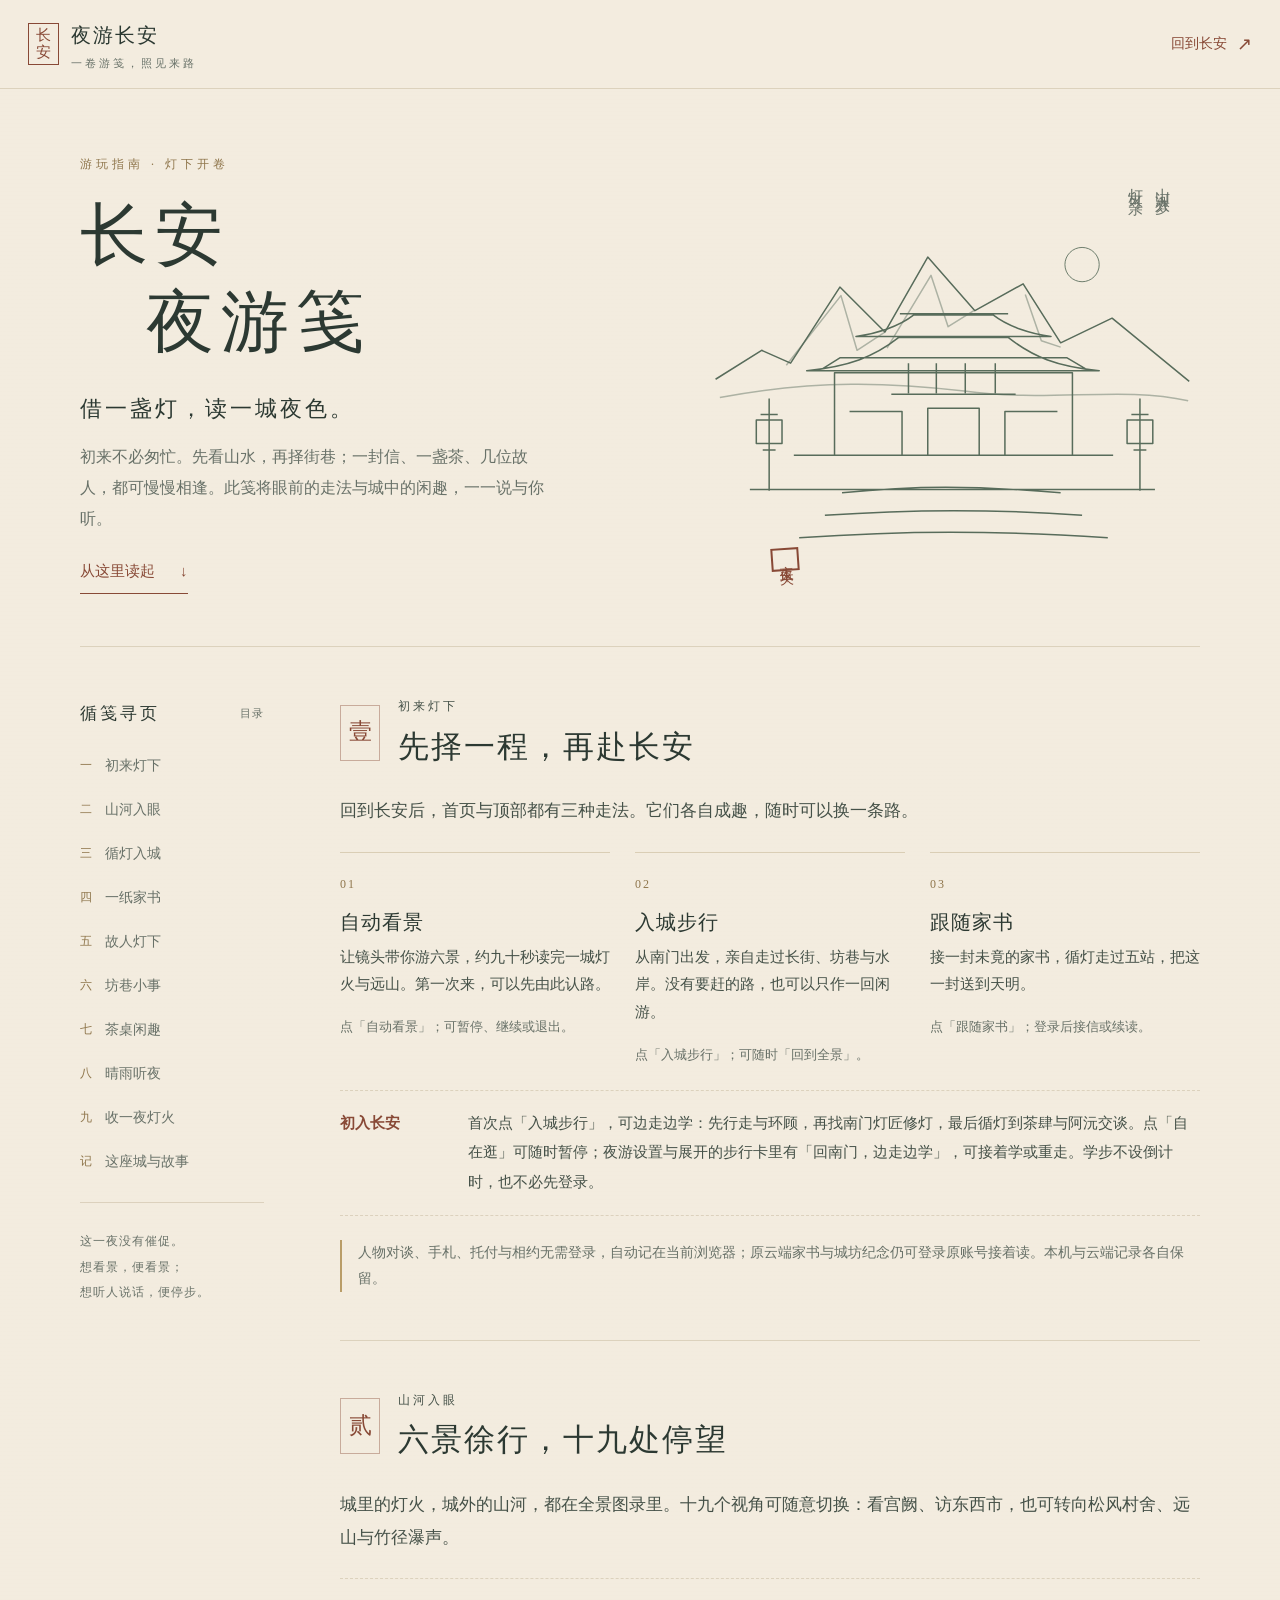
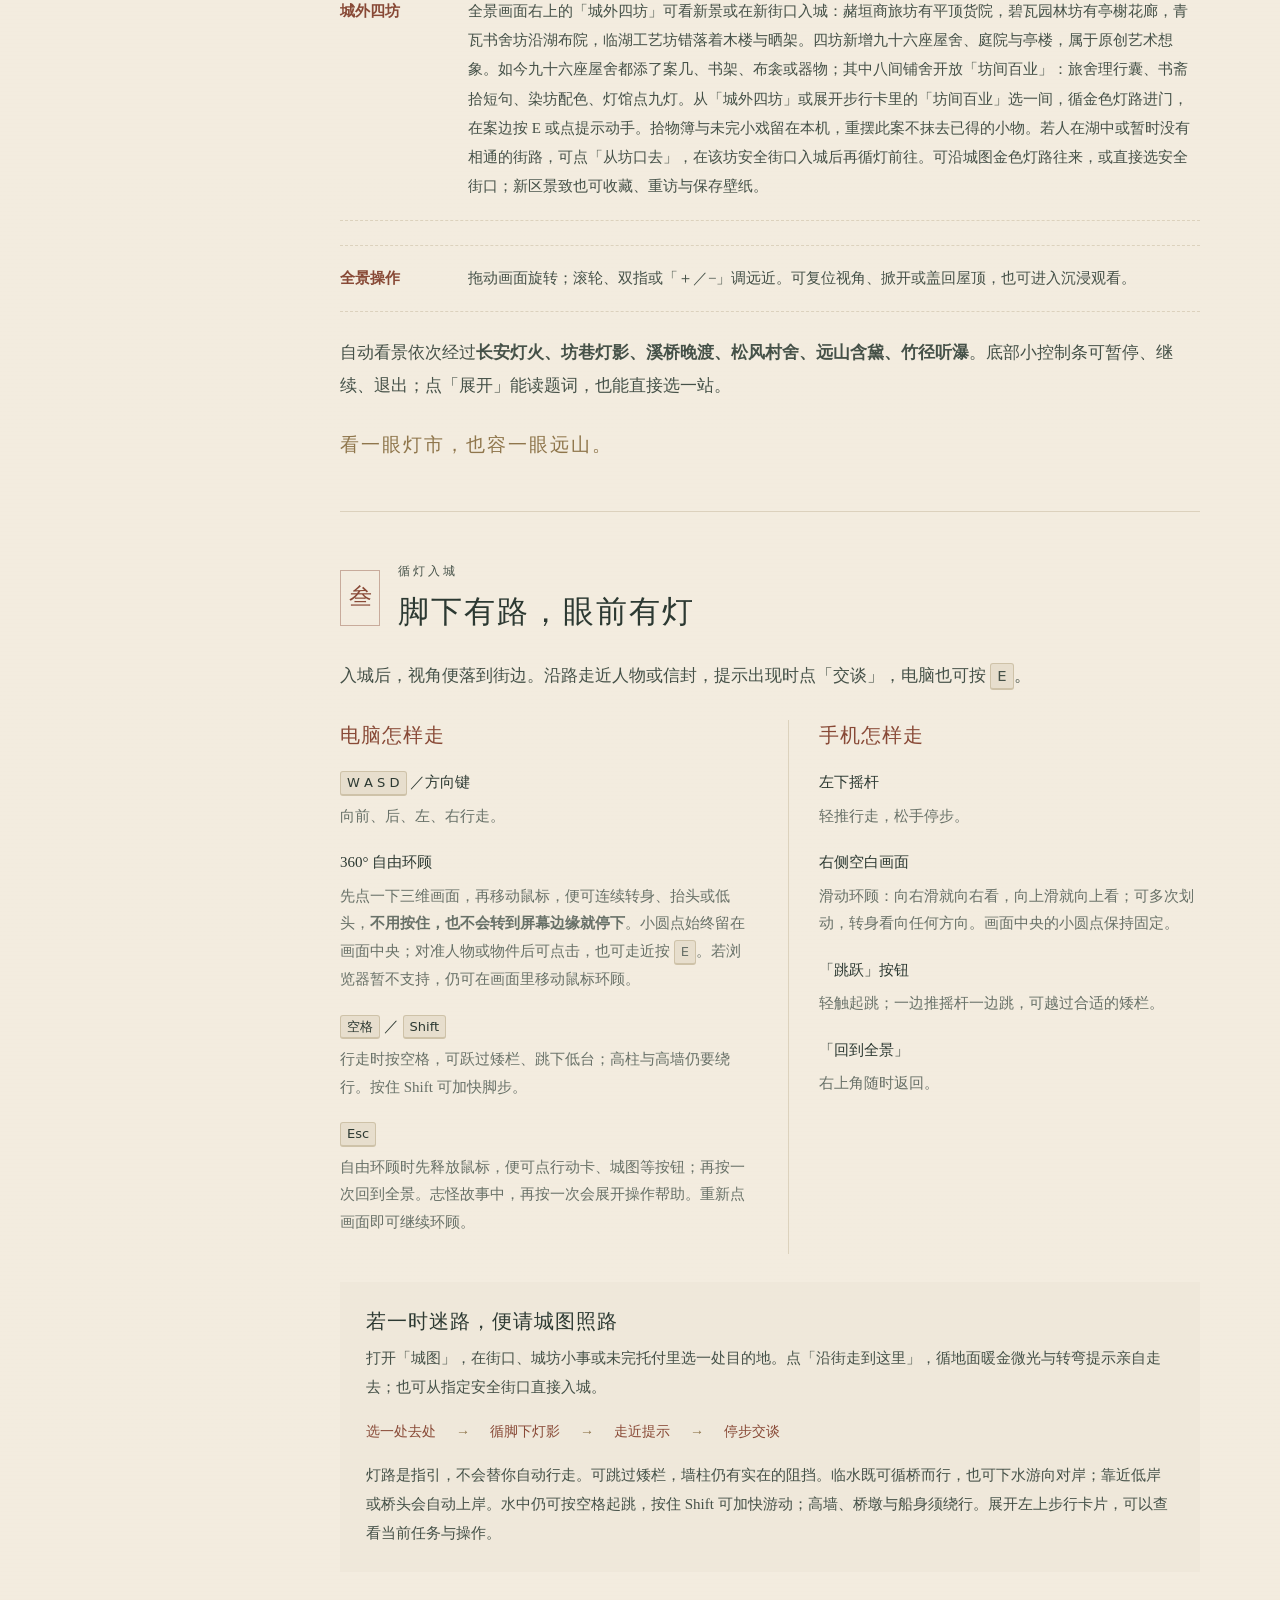
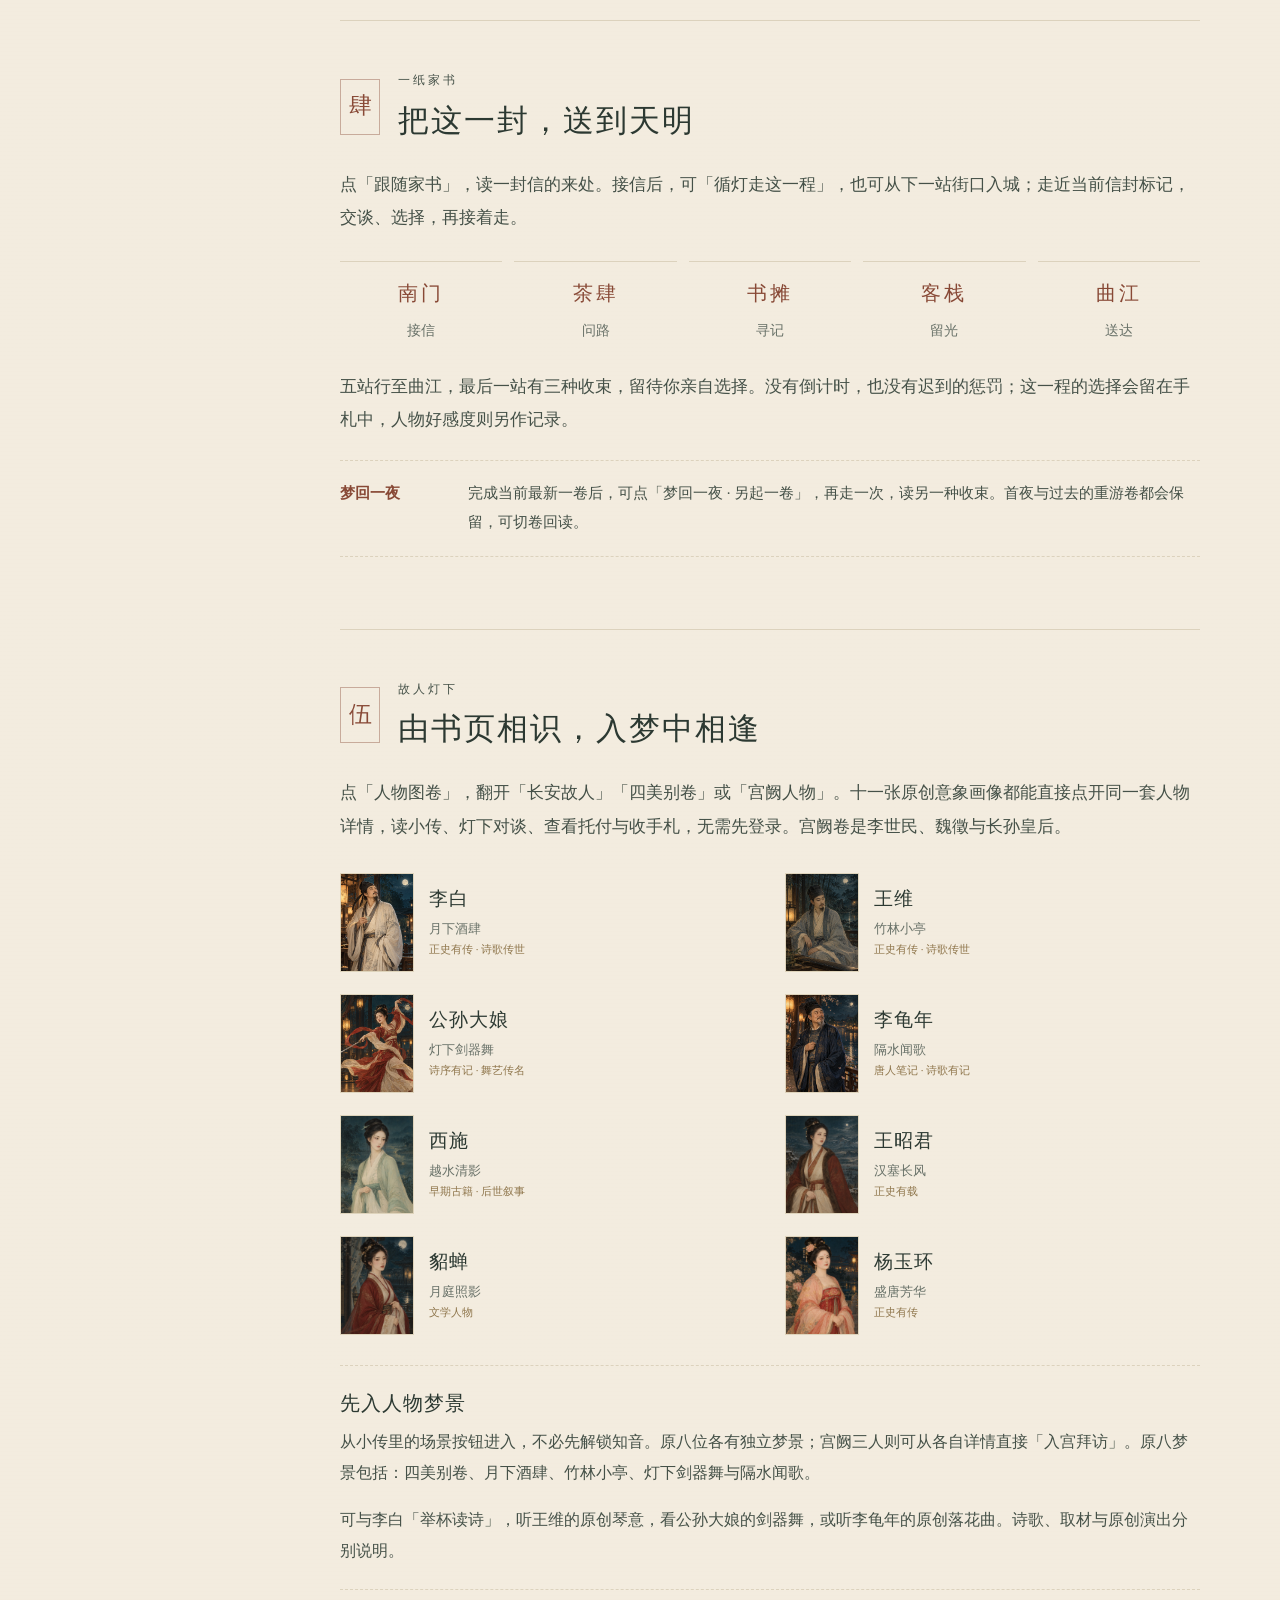
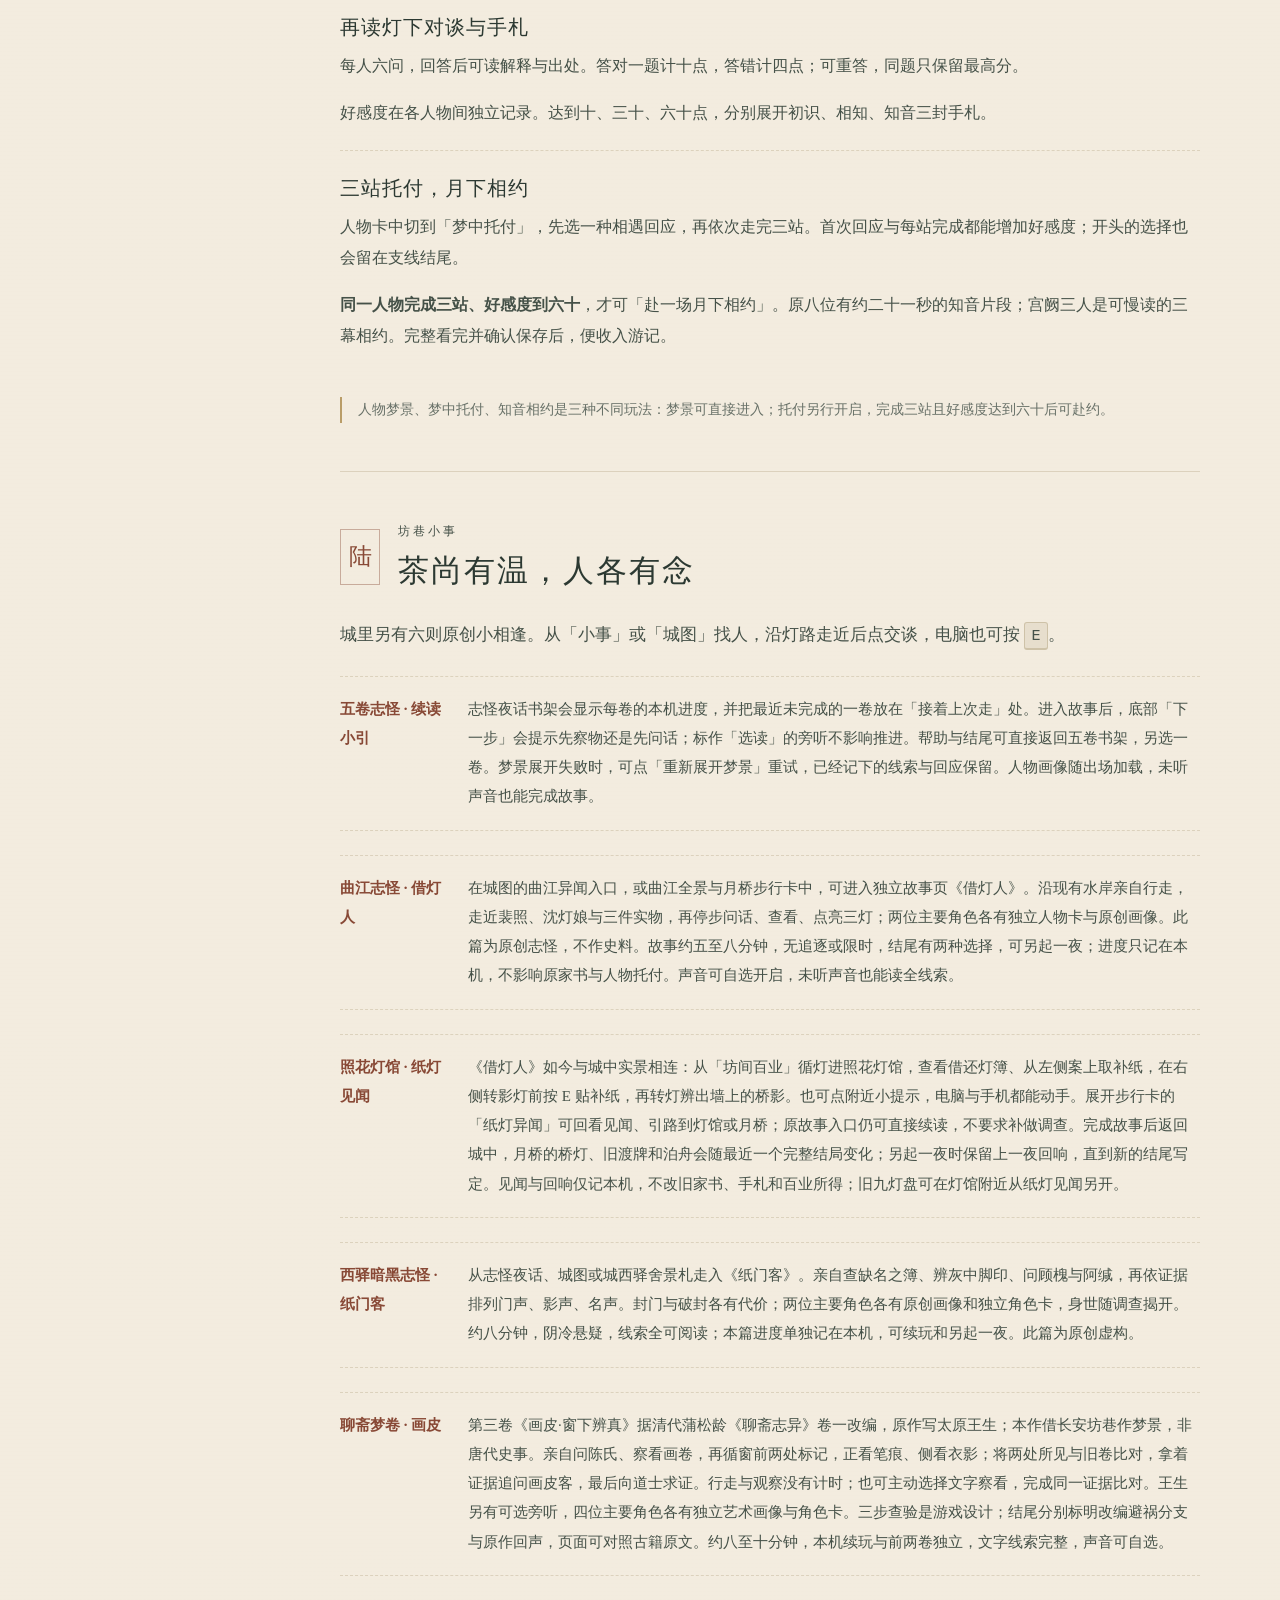
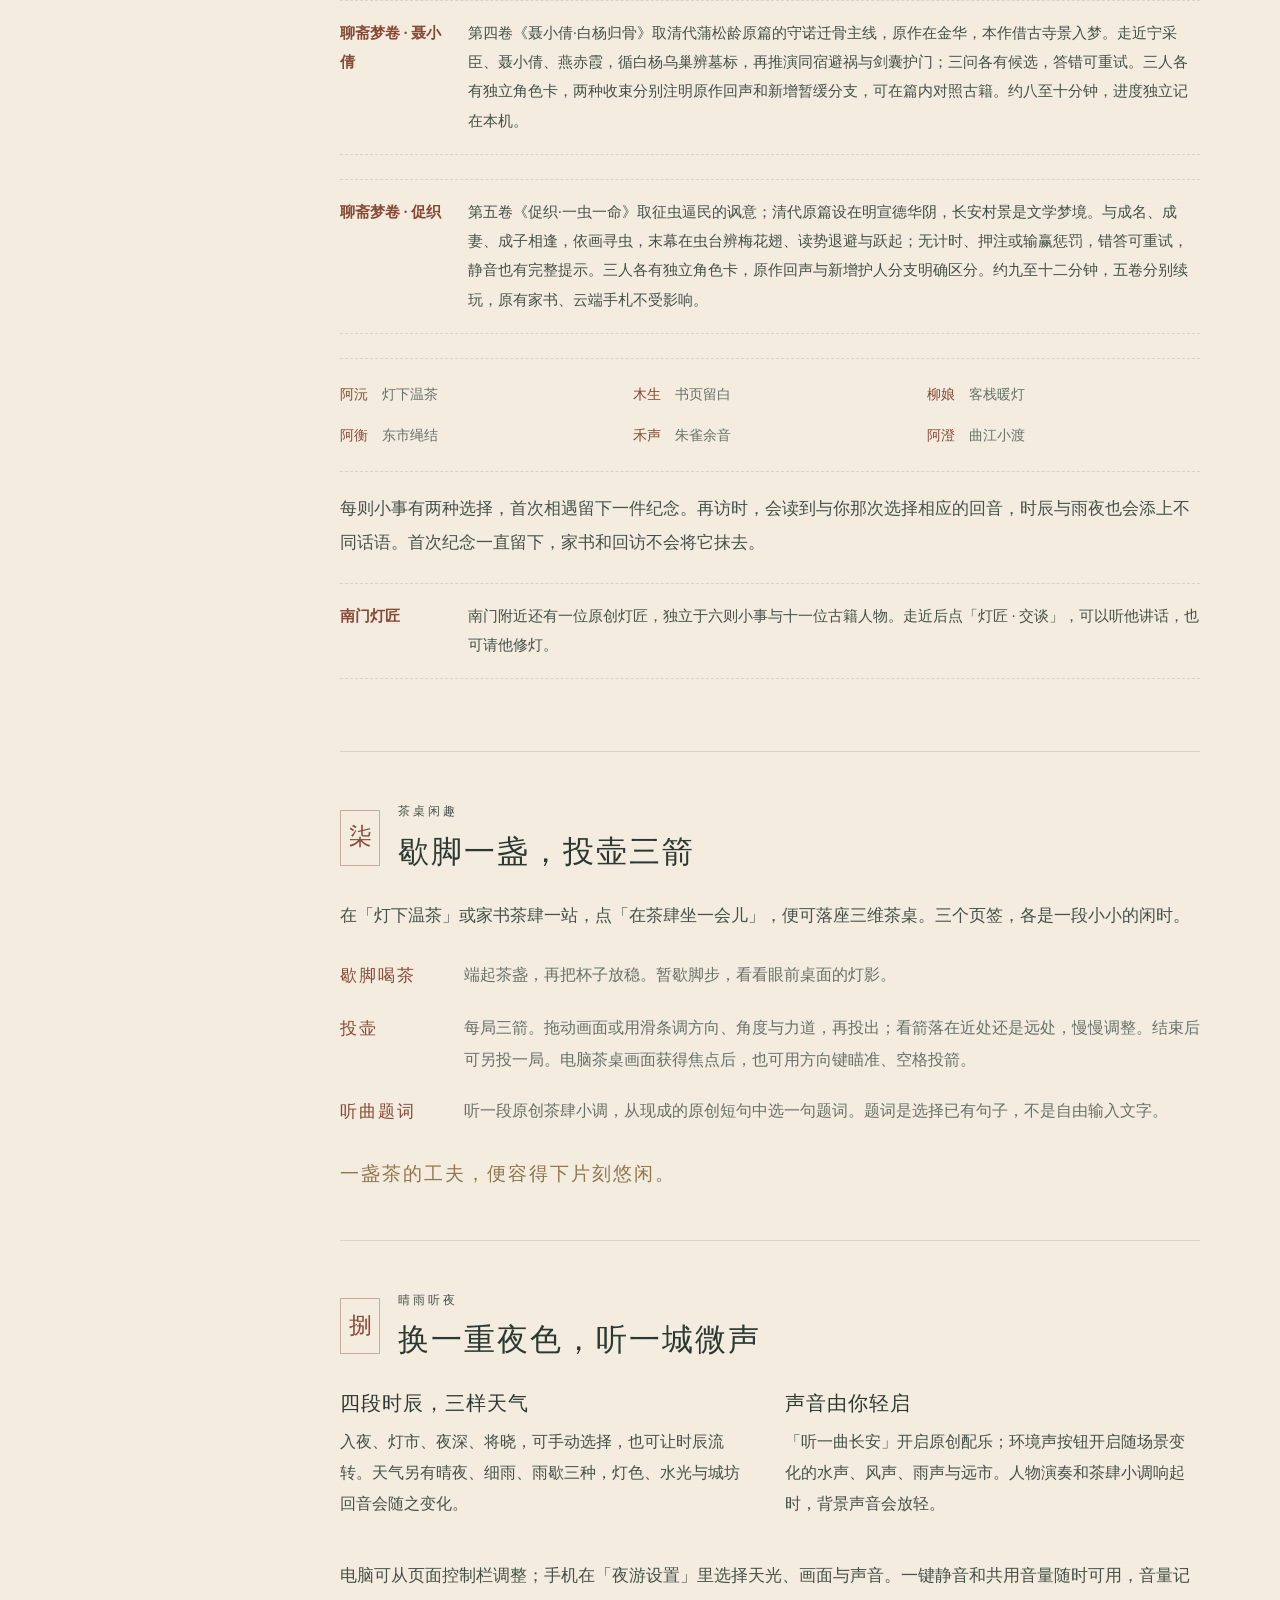
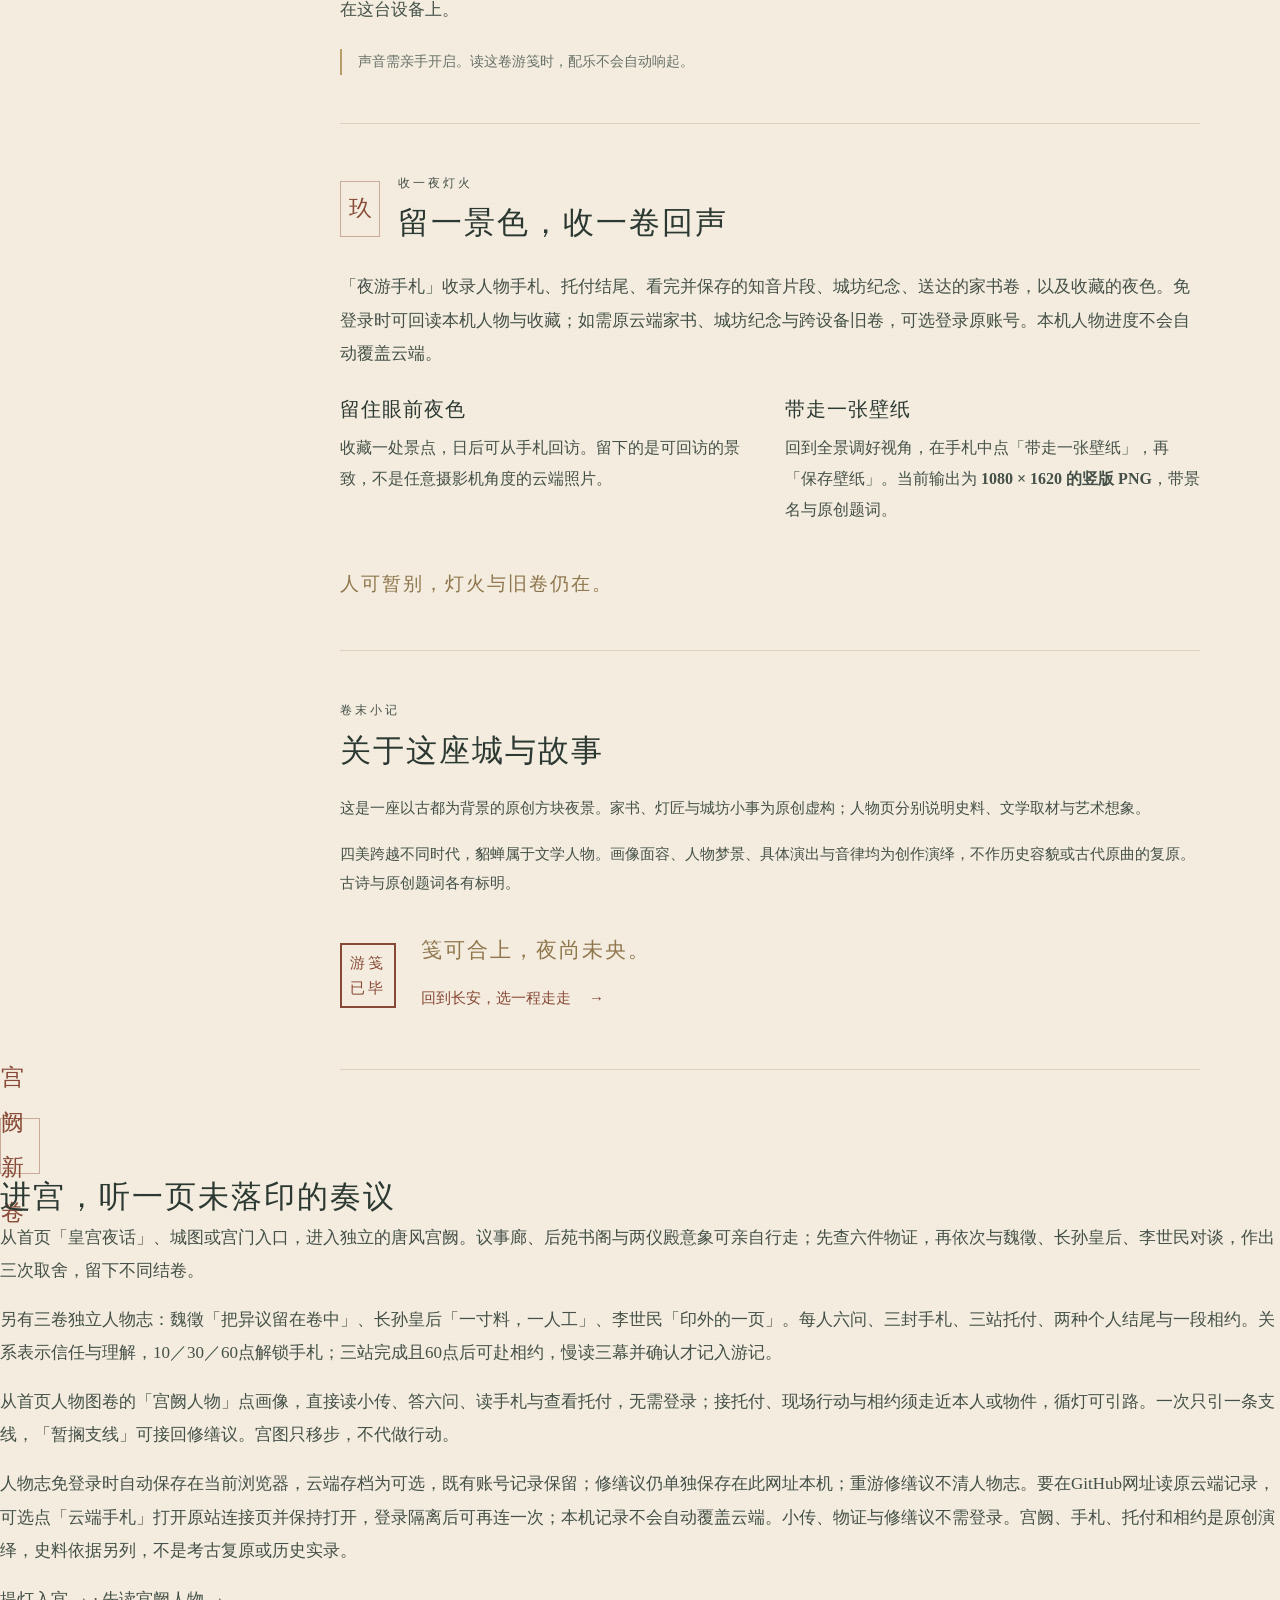
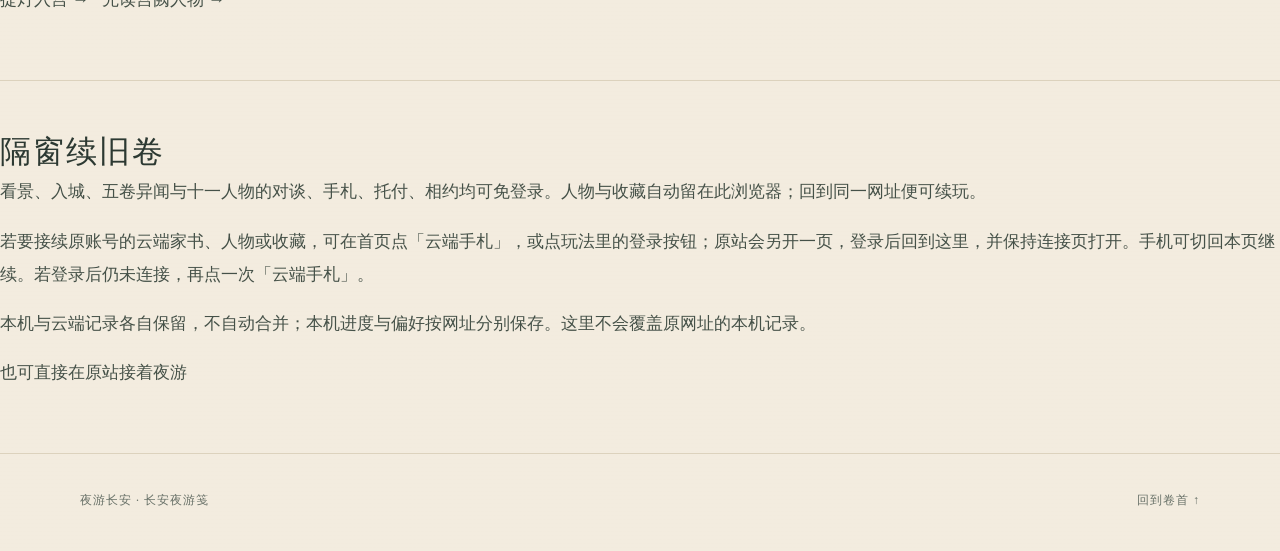
==== commit bc9af792: "Fix stale character progress after cloud disconnect" ====
--- a/guide.html
+++ b/guide.html
@@ -55,7 +55,7 @@
     <section id="about" class="chapter closing-note" tabindex="-1" aria-labelledby="about-title"><p class="chapter-kicker">卷末小记</p><h2 id="about-title">关于这座城与故事</h2><p>这是一座以古都为背景的原创方块夜景。家书、灯匠与城坊小事为原创虚构；人物页分别说明史料、文学取材与艺术想象。</p><p>四美跨越不同时代，貂蝉属于文学人物。画像面容、人物梦景、具体演出与音律均为创作演绎，不作历史容貌或古代原曲的复原。古诗与原创题词各有标明。</p><div class="closing-line"><span class="closing-seal" aria-hidden="true">游笺<br>已毕</span><div><p>笺可合上，夜尚未央。</p><a class="return-link" href="./">回到长安，选一程走走 <span aria-hidden="true">→</span></a></div></div></section>
    </div>
   </div>
- <section id="palace" class="chapter"><span class="chapter-number">宫阙新卷</span><h2>进宫，听一页未落印的奏议</h2><p>从首页「皇宫夜话」、城图或宫门入口，进入独立的唐风宫阙。议事廊、后苑书阁与两仪殿意象可亲自行走；先查六件物证，再依次与魏徵、长孙皇后、李世民对谈，作出三次取舍，留下不同结卷。</p><p>另有三卷独立人物志：魏徵「把异议留在卷中」、长孙皇后「一寸料，一人工」、李世民「印外的一页」。每人六问、三封手札、三站托付、两种个人结尾与一段相约。关系表示信任与理解，10／30／60点解锁手札；三站完成且60点后可赴相约，慢读三幕并确认才记入游记。</p><p>从首页人物图卷的「宫阙人物」点画像，直接读小传、答六问、读手札与查看托付，无需登录；接托付、现场行动与相约须走近本人或物件，循灯可引路。一次只引一条支线，「暂搁支线」可接回修缮议。宫图只移步，不代做行动。</p><p>人物志免登录时自动保存在当前浏览器，云端存档为可选，既有账号记录保留；修缮议仍单独保存在此网址本机；重游修缮议不清人物志。要在GitHub网址读原云端记录，可选点「云端手札」打开原站连接页并保持打开，登录隔离后可再连一次；本机记录不会自动覆盖云端。小传、物证与修缮议不需登录。宫阙、手札、托付和相约是原创演绎，史料依据另列，不是考古复原或历史实录。</p><p><a href="palace.html">提灯入宫 →</a> · <a href="./?person=li-shimin">先读宫阙人物 →</a></p></section><section id="pages-cloud" class="chapter" tabindex="-1" aria-labelledby="pages-cloud-title"><h2 id="pages-cloud-title">隔窗续旧卷</h2><p>此处可直接看景、入城、读五卷异闻。要接着原来的云端家书、缘分与收藏，请在首页点「云端手札」，或点玩法里的登录按钮；原站会另开一页，登录后回到这里，并保持连接页打开。手机可切回本页继续。</p><p>若登录后仍未连接，再点一次「云端手札」。本机的志怪进度与音量等偏好按网址分别保存；这里不会覆盖原网址的本机记录。</p><p><a href="https://changan-voxel-night-k3.y24015354.chatgpt.site/">也可直接在原站接着夜游</a></p></section></main>
+ <section id="palace" class="chapter"><span class="chapter-number">宫阙新卷</span><h2>进宫，听一页未落印的奏议</h2><p>从首页「皇宫夜话」、城图或宫门入口，进入独立的唐风宫阙。议事廊、后苑书阁与两仪殿意象可亲自行走；先查六件物证，再依次与魏徵、长孙皇后、李世民对谈，作出三次取舍，留下不同结卷。</p><p>另有三卷独立人物志：魏徵「把异议留在卷中」、长孙皇后「一寸料，一人工」、李世民「印外的一页」。每人六问、三封手札、三站托付、两种个人结尾与一段相约。关系表示信任与理解，10／30／60点解锁手札；三站完成且60点后可赴相约，慢读三幕并确认才记入游记。</p><p>从首页人物图卷的「宫阙人物」点画像，直接读小传、答六问、读手札与查看托付，无需登录；接托付、现场行动与相约须走近本人或物件，循灯可引路。一次只引一条支线，「暂搁支线」可接回修缮议。宫图只移步，不代做行动。</p><p>人物志免登录时自动保存在当前浏览器，云端存档为可选，既有账号记录保留；修缮议仍单独保存在此网址本机；重游修缮议不清人物志。要在GitHub网址读原云端记录，可选点「云端手札」打开原站连接页并保持打开，登录隔离后可再连一次；本机记录不会自动覆盖云端。小传、物证与修缮议不需登录。宫阙、手札、托付和相约是原创演绎，史料依据另列，不是考古复原或历史实录。</p><p><a href="palace.html">提灯入宫 →</a> · <a href="./?person=li-shimin">先读宫阙人物 →</a></p></section><section id="pages-cloud" class="chapter" tabindex="-1" aria-labelledby="pages-cloud-title"><h2 id="pages-cloud-title">隔窗续旧卷</h2><p>看景、入城、五卷异闻与十一人物的对谈、手札、托付、相约均可免登录。人物与收藏自动留在此浏览器；回到同一网址便可续玩。</p><p>若要接续原账号的云端家书、人物或收藏，可在首页点「云端手札」，或点玩法里的登录按钮；原站会另开一页，登录后回到这里，并保持连接页打开。手机可切回本页继续。若登录后仍未连接，再点一次「云端手札」。</p><p>本机与云端记录各自保留，不自动合并；本机进度与偏好按网址分别保存。这里不会覆盖原网址的本机记录。</p><p><a href="https://changan-voxel-night-k3.y24015354.chatgpt.site/">也可直接在原站接着夜游</a></p></section></main>
  <footer class="book-footer"><span>夜游长安 · 长安夜游笺</span><a href="#book-title">回到卷首 ↑</a></footer>
 </body>
 </html>
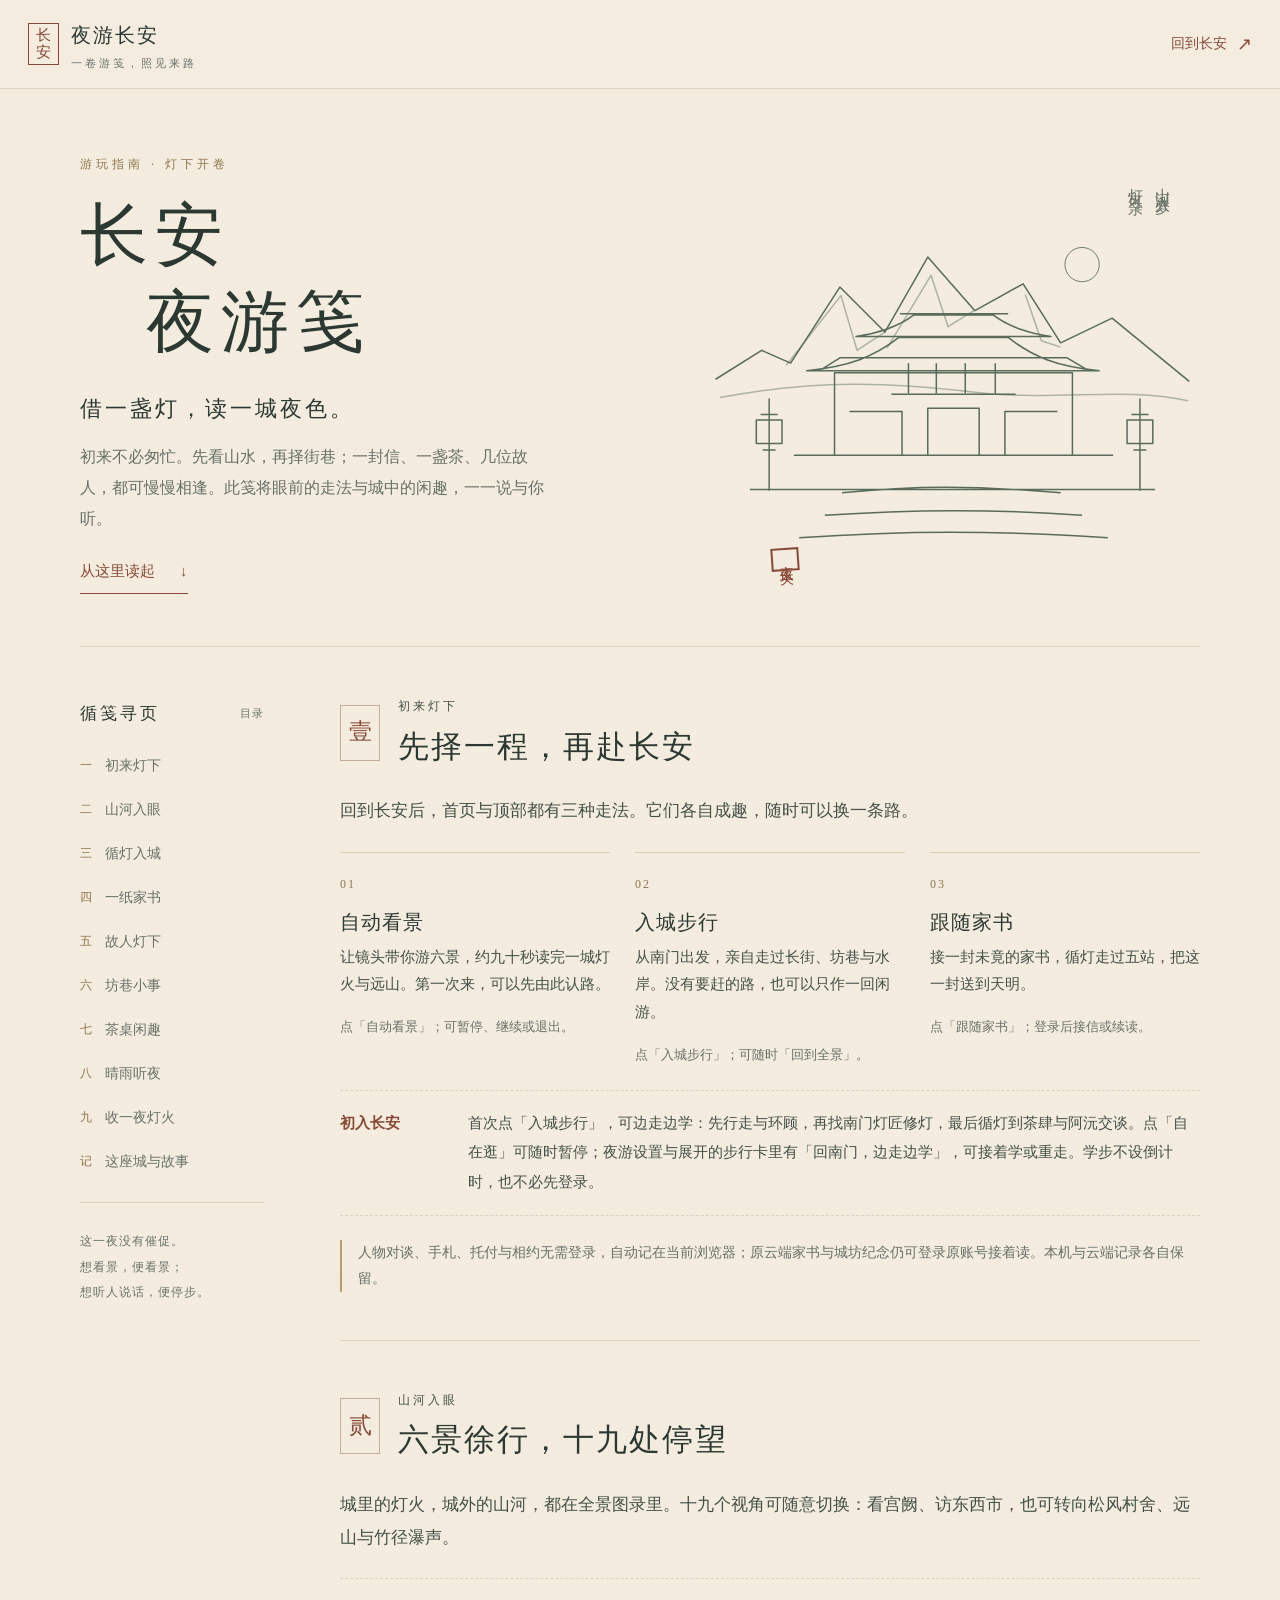
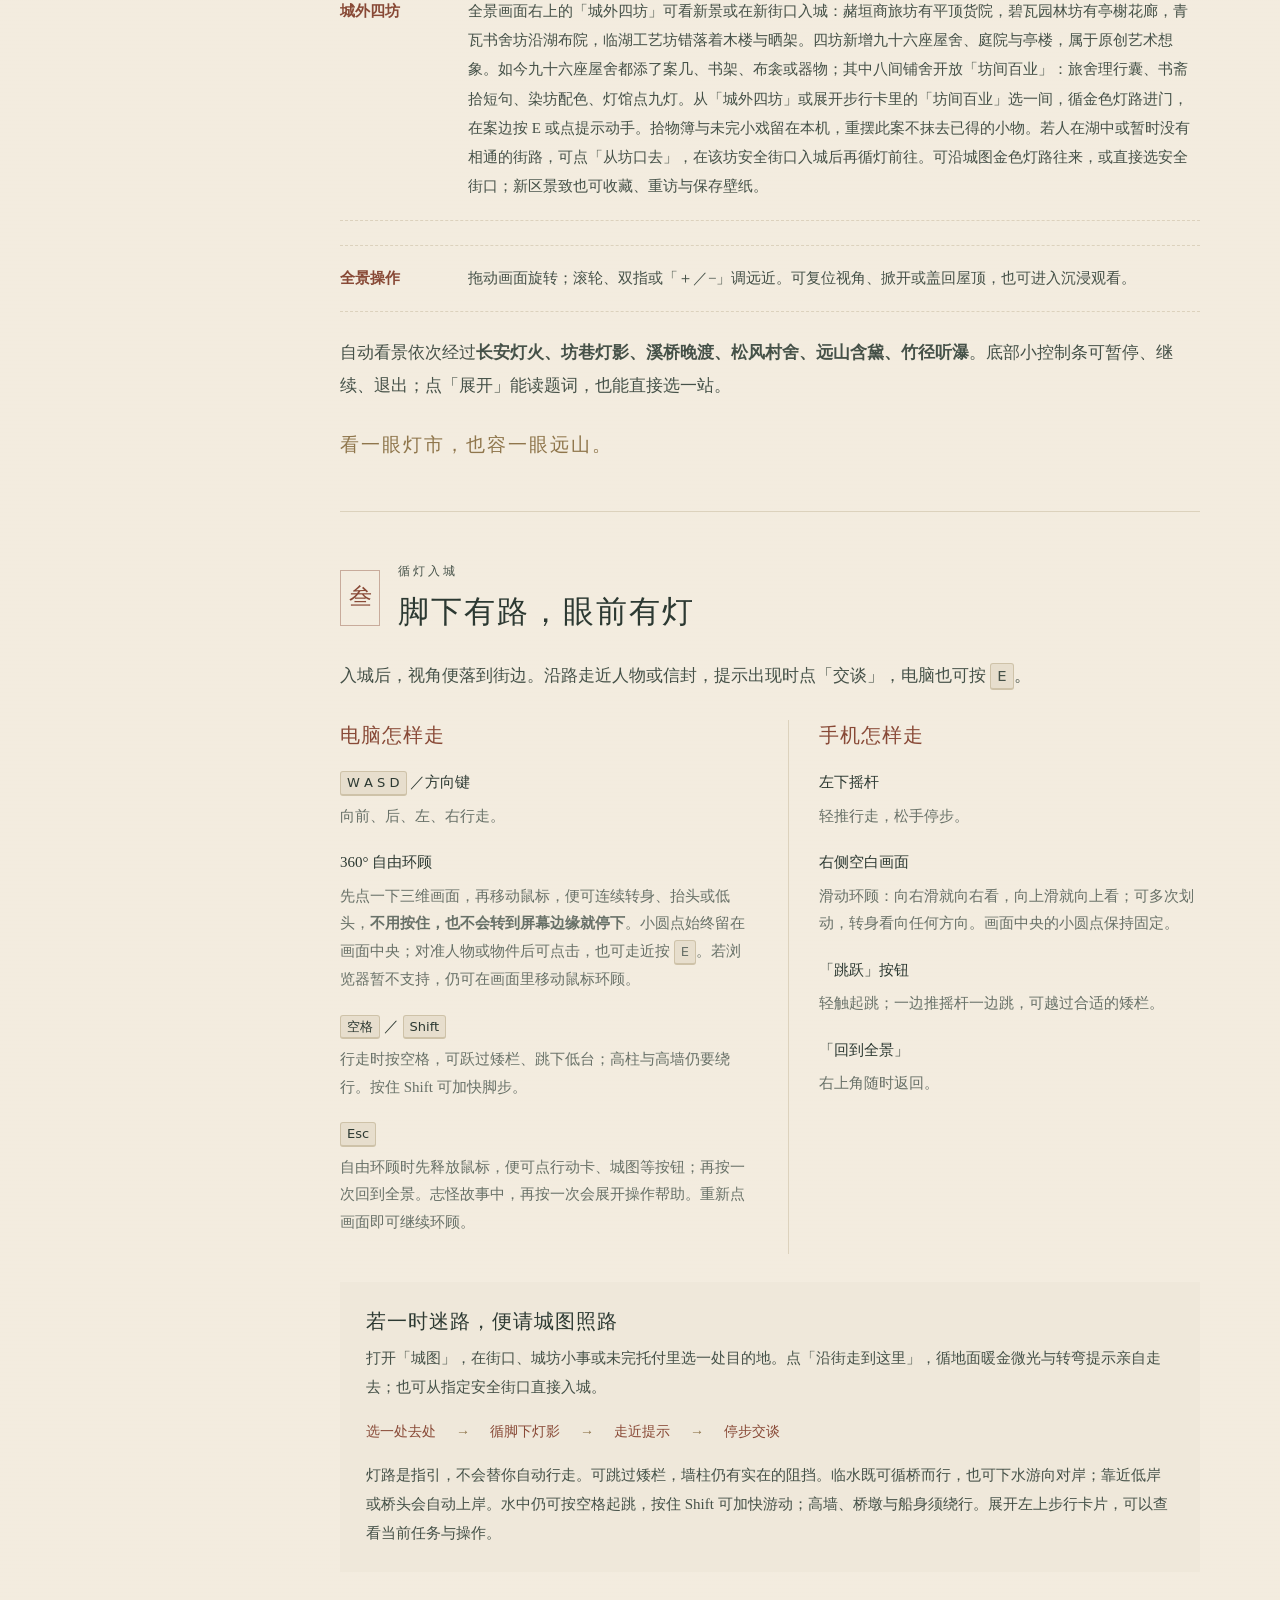
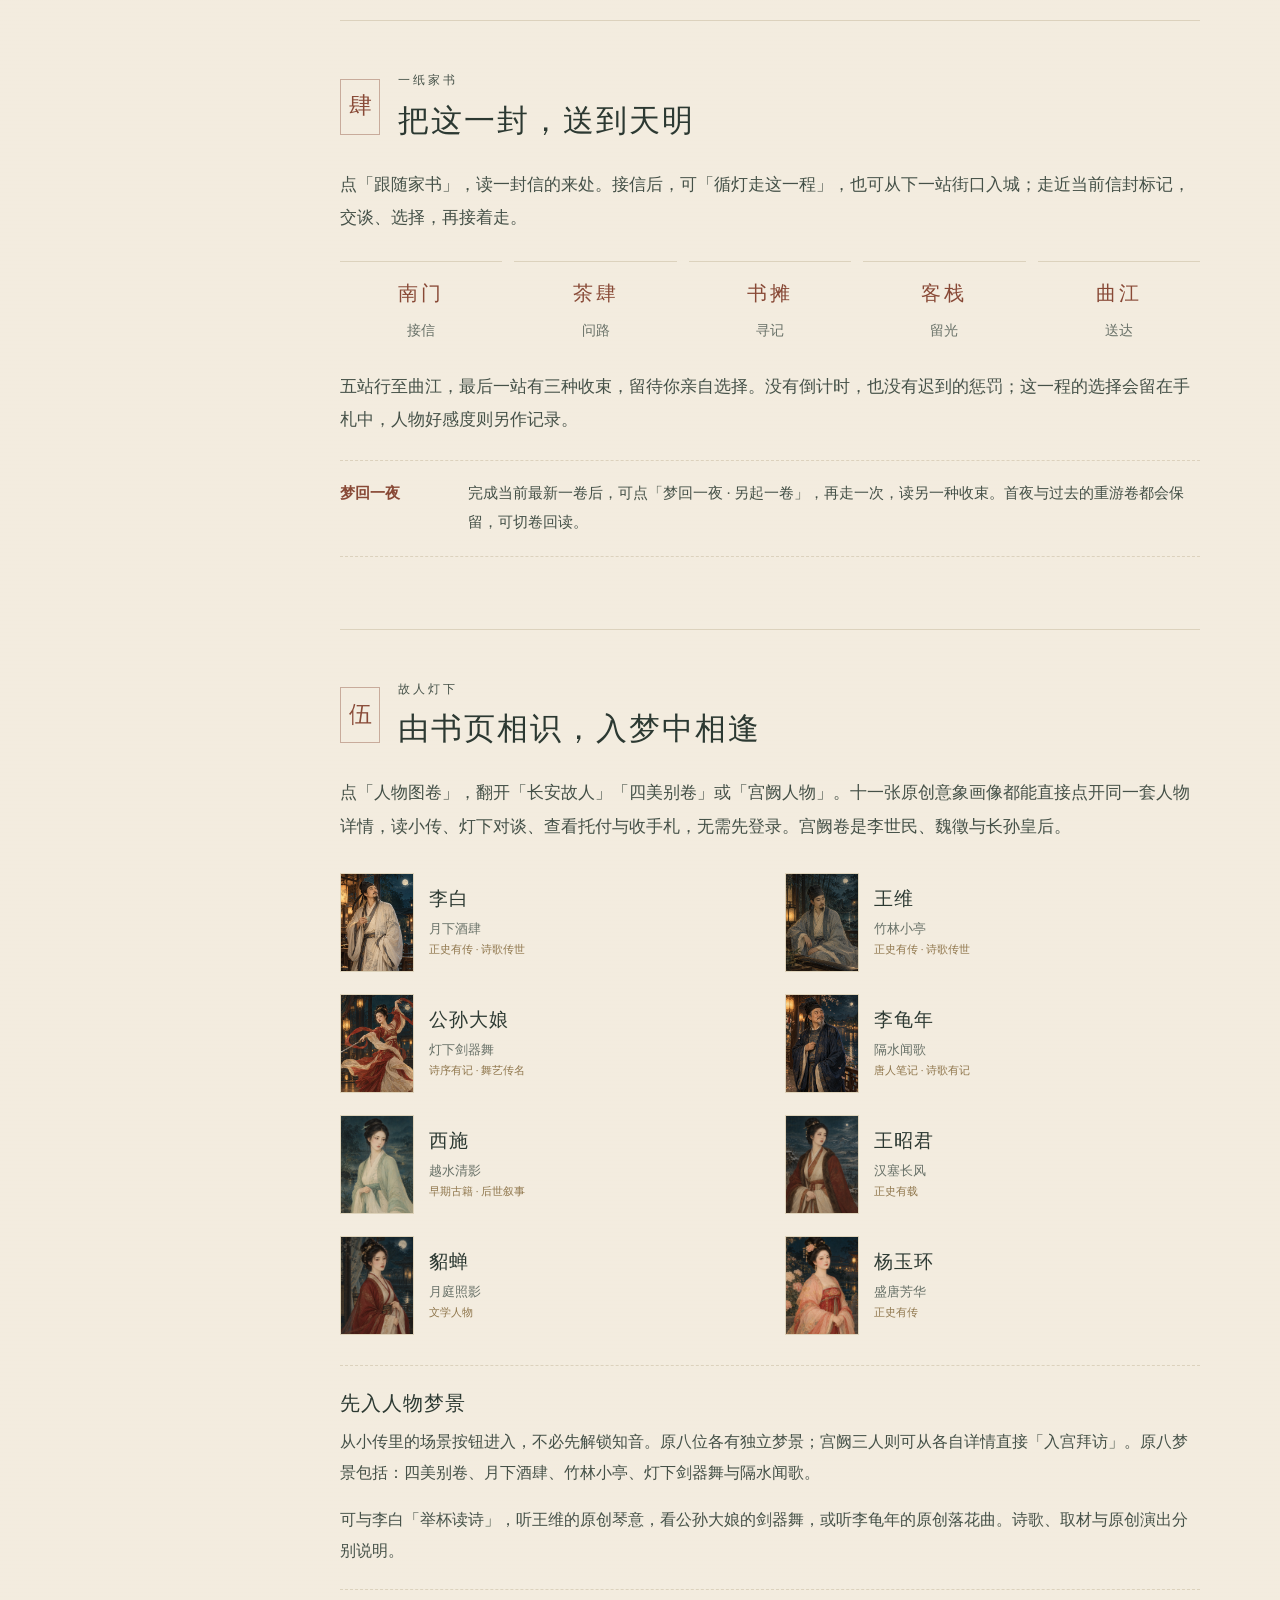
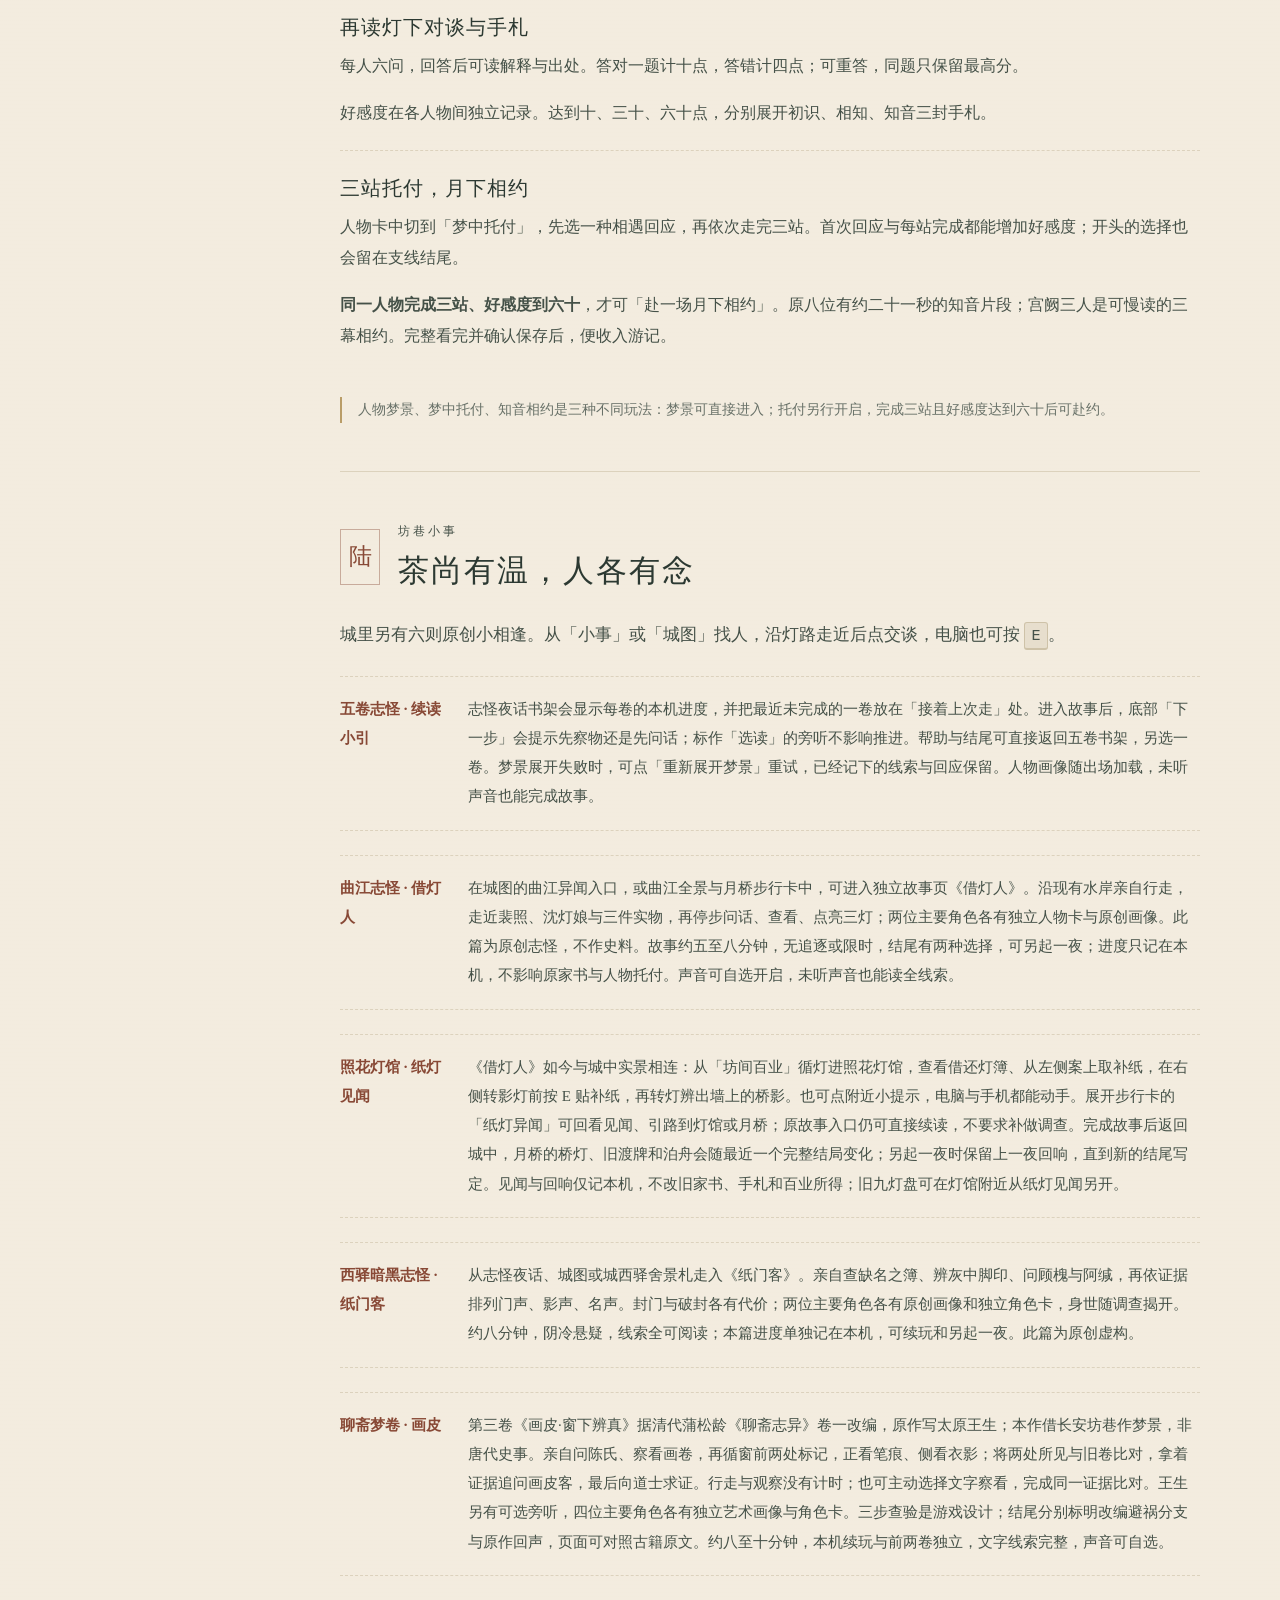
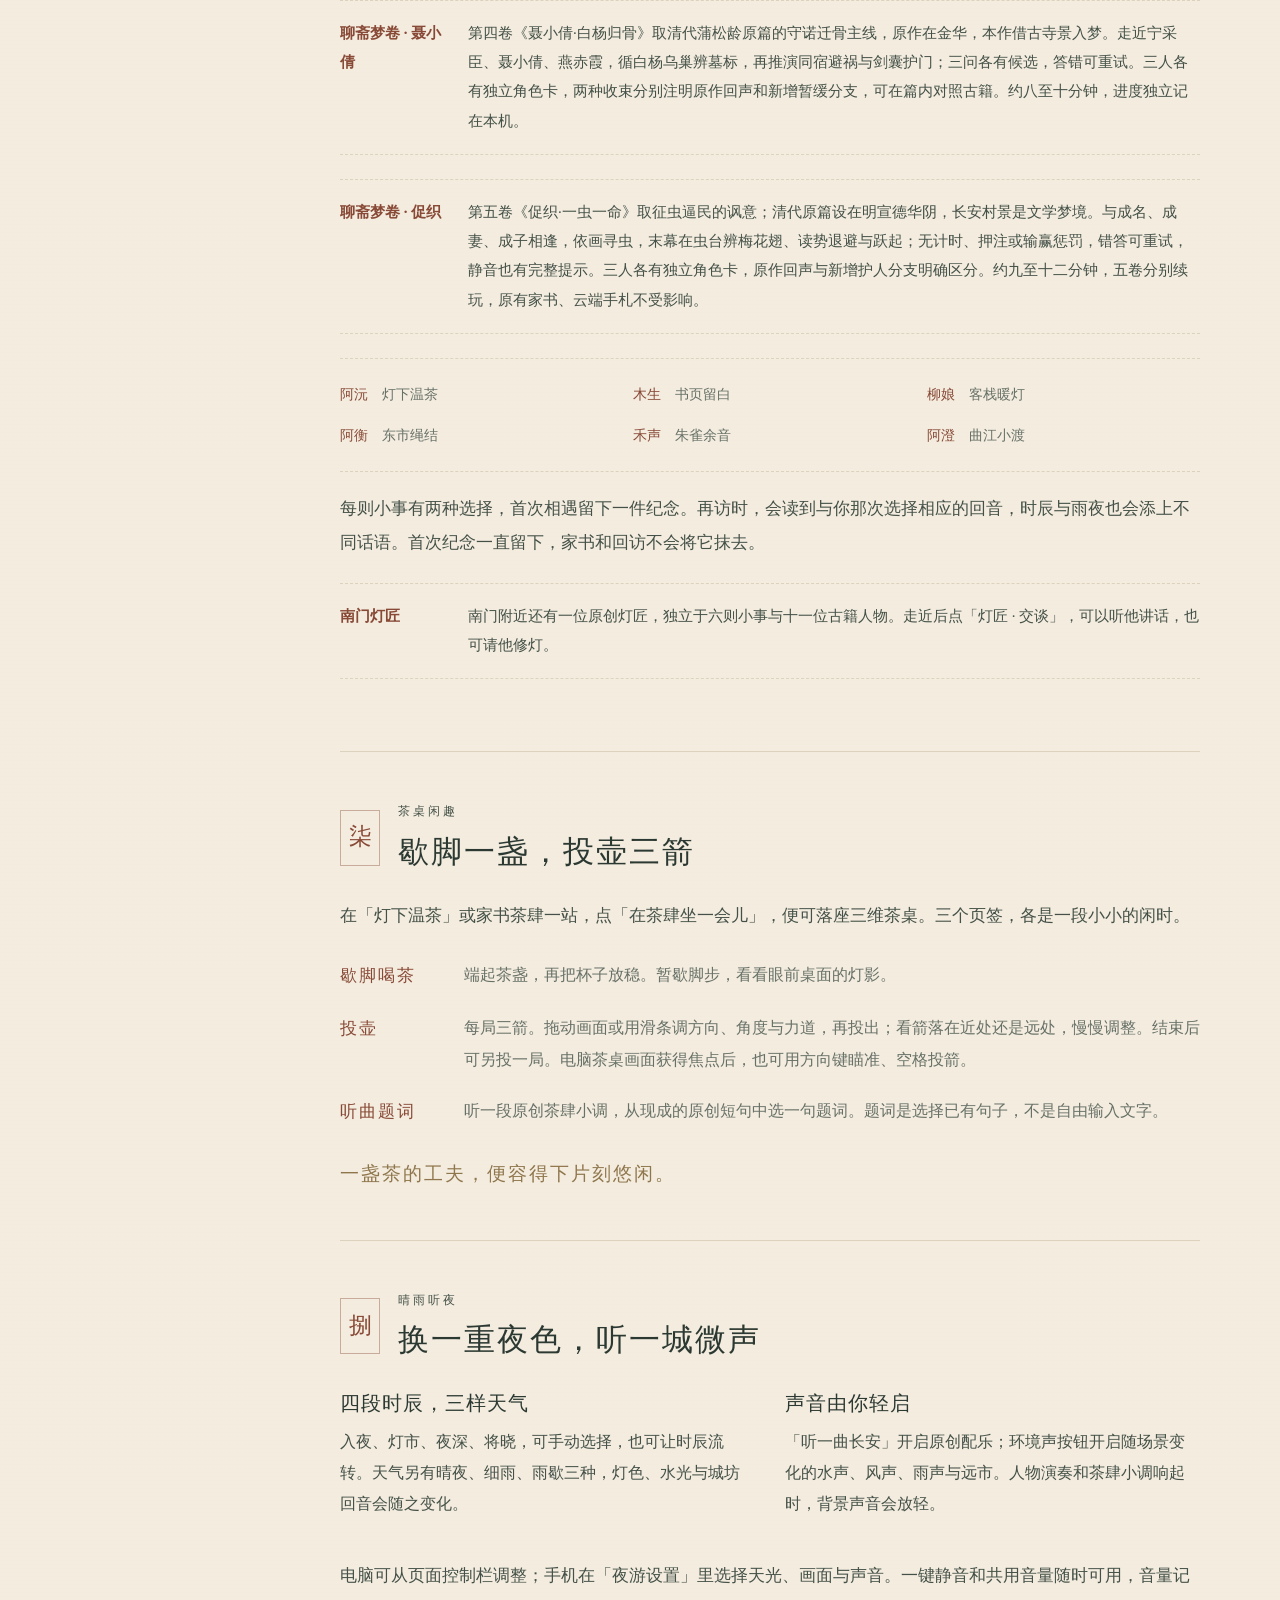
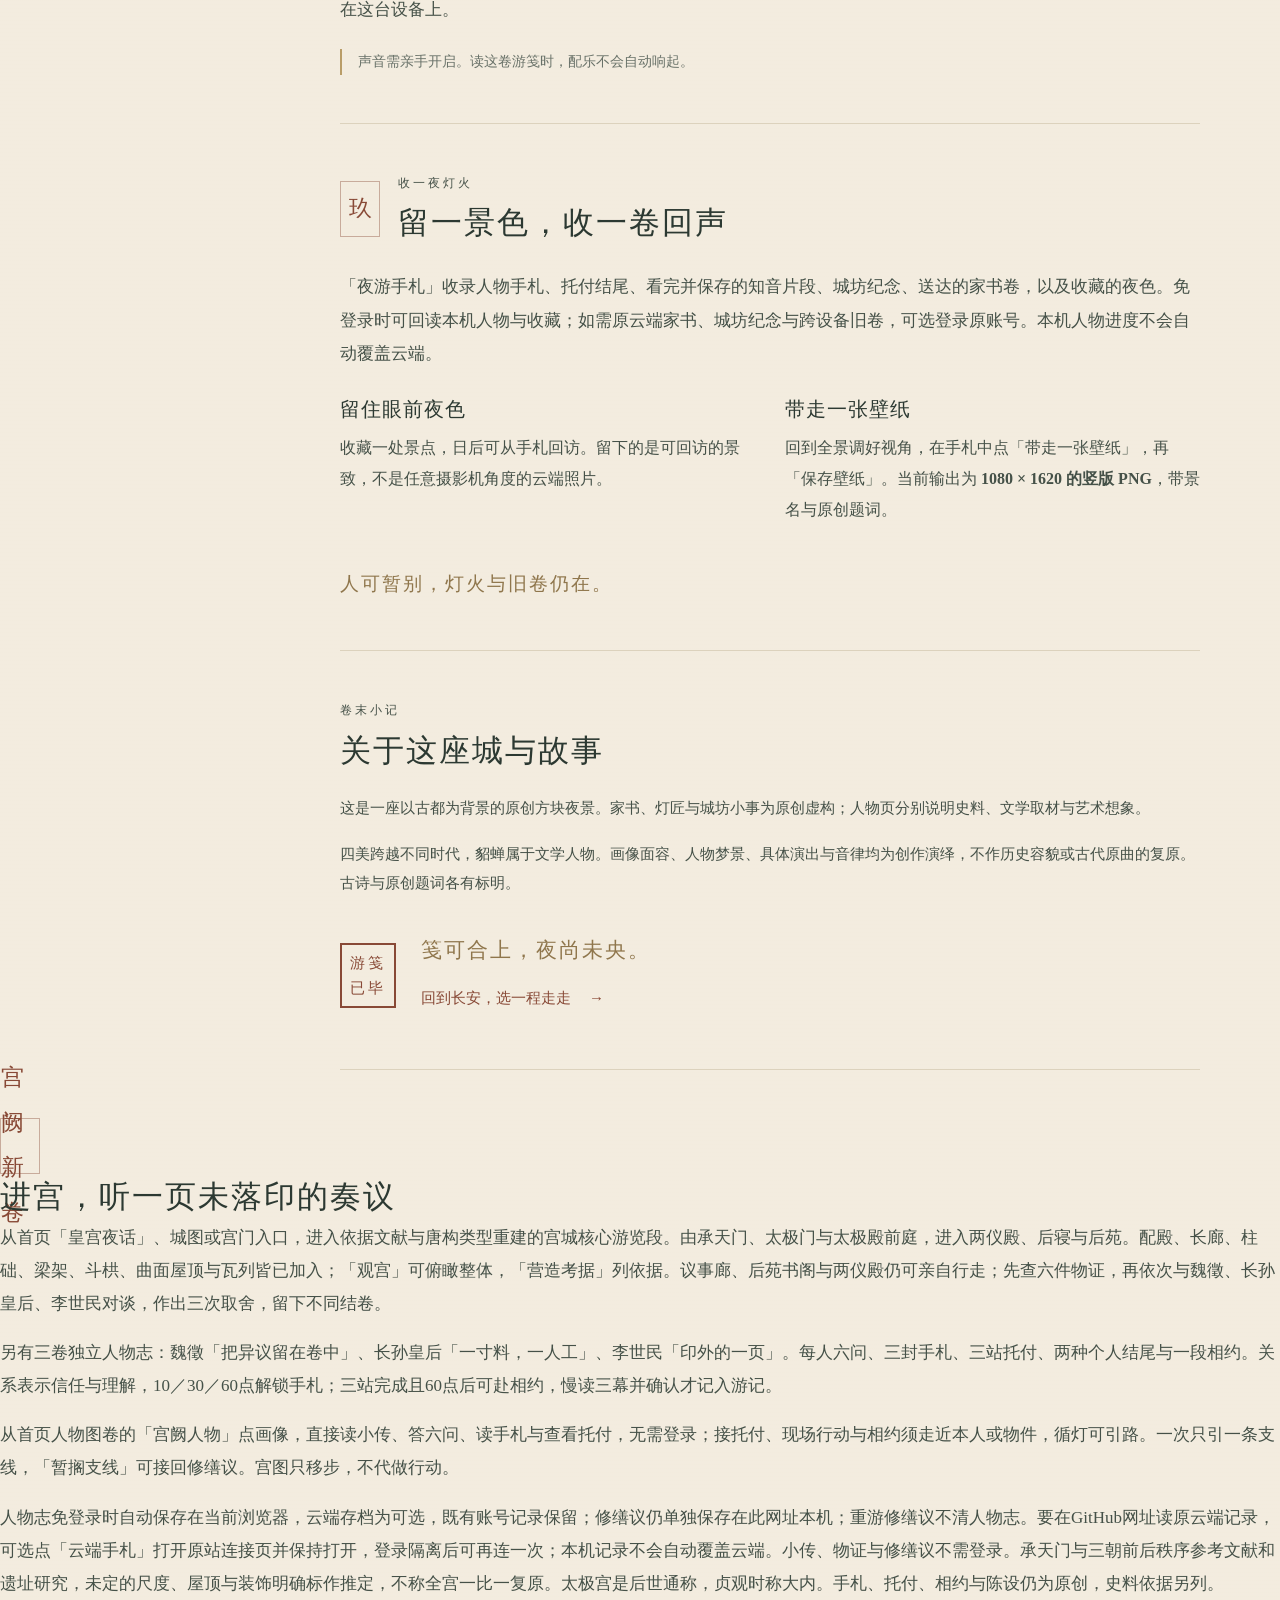
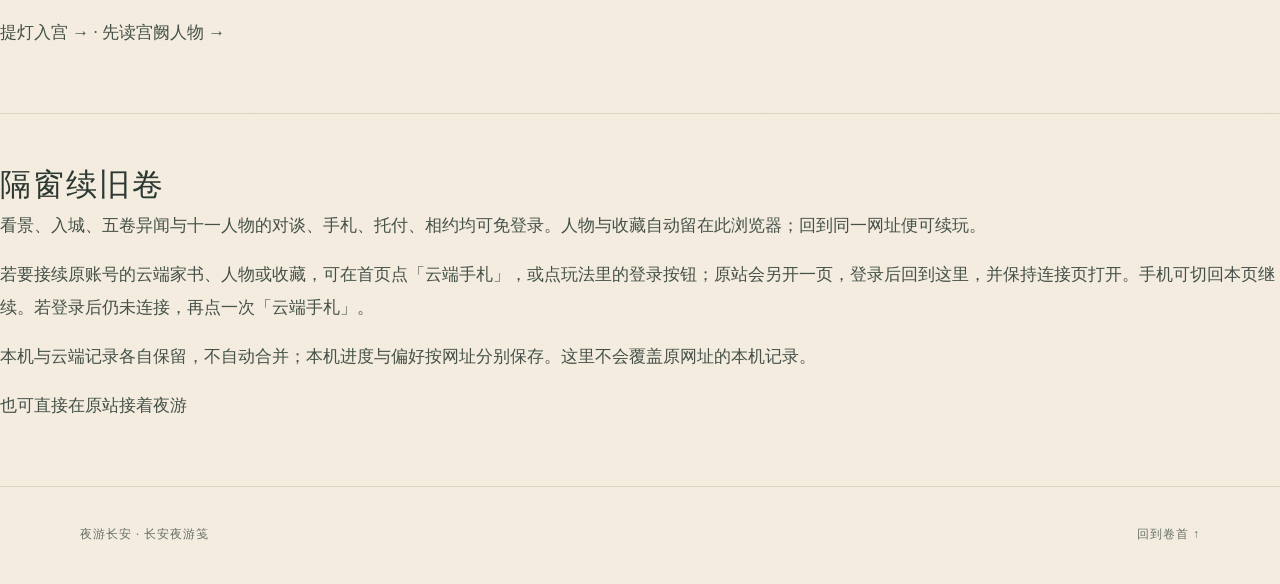
==== commit 4668b2df: "Rebuild palace precinct using Tang architectural references" ====
--- a/guide.html
+++ b/guide.html
@@ -55,7 +55,7 @@
     <section id="about" class="chapter closing-note" tabindex="-1" aria-labelledby="about-title"><p class="chapter-kicker">卷末小记</p><h2 id="about-title">关于这座城与故事</h2><p>这是一座以古都为背景的原创方块夜景。家书、灯匠与城坊小事为原创虚构；人物页分别说明史料、文学取材与艺术想象。</p><p>四美跨越不同时代，貂蝉属于文学人物。画像面容、人物梦景、具体演出与音律均为创作演绎，不作历史容貌或古代原曲的复原。古诗与原创题词各有标明。</p><div class="closing-line"><span class="closing-seal" aria-hidden="true">游笺<br>已毕</span><div><p>笺可合上，夜尚未央。</p><a class="return-link" href="./">回到长安，选一程走走 <span aria-hidden="true">→</span></a></div></div></section>
    </div>
   </div>
- <section id="palace" class="chapter"><span class="chapter-number">宫阙新卷</span><h2>进宫，听一页未落印的奏议</h2><p>从首页「皇宫夜话」、城图或宫门入口，进入独立的唐风宫阙。议事廊、后苑书阁与两仪殿意象可亲自行走；先查六件物证，再依次与魏徵、长孙皇后、李世民对谈，作出三次取舍，留下不同结卷。</p><p>另有三卷独立人物志：魏徵「把异议留在卷中」、长孙皇后「一寸料，一人工」、李世民「印外的一页」。每人六问、三封手札、三站托付、两种个人结尾与一段相约。关系表示信任与理解，10／30／60点解锁手札；三站完成且60点后可赴相约，慢读三幕并确认才记入游记。</p><p>从首页人物图卷的「宫阙人物」点画像，直接读小传、答六问、读手札与查看托付，无需登录；接托付、现场行动与相约须走近本人或物件，循灯可引路。一次只引一条支线，「暂搁支线」可接回修缮议。宫图只移步，不代做行动。</p><p>人物志免登录时自动保存在当前浏览器，云端存档为可选，既有账号记录保留；修缮议仍单独保存在此网址本机；重游修缮议不清人物志。要在GitHub网址读原云端记录，可选点「云端手札」打开原站连接页并保持打开，登录隔离后可再连一次；本机记录不会自动覆盖云端。小传、物证与修缮议不需登录。宫阙、手札、托付和相约是原创演绎，史料依据另列，不是考古复原或历史实录。</p><p><a href="palace.html">提灯入宫 →</a> · <a href="./?person=li-shimin">先读宫阙人物 →</a></p></section><section id="pages-cloud" class="chapter" tabindex="-1" aria-labelledby="pages-cloud-title"><h2 id="pages-cloud-title">隔窗续旧卷</h2><p>看景、入城、五卷异闻与十一人物的对谈、手札、托付、相约均可免登录。人物与收藏自动留在此浏览器；回到同一网址便可续玩。</p><p>若要接续原账号的云端家书、人物或收藏，可在首页点「云端手札」，或点玩法里的登录按钮；原站会另开一页，登录后回到这里，并保持连接页打开。手机可切回本页继续。若登录后仍未连接，再点一次「云端手札」。</p><p>本机与云端记录各自保留，不自动合并；本机进度与偏好按网址分别保存。这里不会覆盖原网址的本机记录。</p><p><a href="https://changan-voxel-night-k3.y24015354.chatgpt.site/">也可直接在原站接着夜游</a></p></section></main>
+ <section id="palace" class="chapter"><span class="chapter-number">宫阙新卷</span><h2>进宫，听一页未落印的奏议</h2><p>从首页「皇宫夜话」、城图或宫门入口，进入依据文献与唐构类型重建的宫城核心游览段。由承天门、太极门与太极殿前庭，进入两仪殿、后寝与后苑。配殿、长廊、柱础、梁架、斗栱、曲面屋顶与瓦列皆已加入；「观宫」可俯瞰整体，「营造考据」列依据。议事廊、后苑书阁与两仪殿仍可亲自行走；先查六件物证，再依次与魏徵、长孙皇后、李世民对谈，作出三次取舍，留下不同结卷。</p><p>另有三卷独立人物志：魏徵「把异议留在卷中」、长孙皇后「一寸料，一人工」、李世民「印外的一页」。每人六问、三封手札、三站托付、两种个人结尾与一段相约。关系表示信任与理解，10／30／60点解锁手札；三站完成且60点后可赴相约，慢读三幕并确认才记入游记。</p><p>从首页人物图卷的「宫阙人物」点画像，直接读小传、答六问、读手札与查看托付，无需登录；接托付、现场行动与相约须走近本人或物件，循灯可引路。一次只引一条支线，「暂搁支线」可接回修缮议。宫图只移步，不代做行动。</p><p>人物志免登录时自动保存在当前浏览器，云端存档为可选，既有账号记录保留；修缮议仍单独保存在此网址本机；重游修缮议不清人物志。要在GitHub网址读原云端记录，可选点「云端手札」打开原站连接页并保持打开，登录隔离后可再连一次；本机记录不会自动覆盖云端。小传、物证与修缮议不需登录。承天门与三朝前后秩序参考文献和遗址研究，未定的尺度、屋顶与装饰明确标作推定，不称全宫一比一复原。太极宫是后世通称，贞观时称大内。手札、托付、相约与陈设仍为原创，史料依据另列。</p><p><a href="palace.html">提灯入宫 →</a> · <a href="./?person=li-shimin">先读宫阙人物 →</a></p></section><section id="pages-cloud" class="chapter" tabindex="-1" aria-labelledby="pages-cloud-title"><h2 id="pages-cloud-title">隔窗续旧卷</h2><p>看景、入城、五卷异闻与十一人物的对谈、手札、托付、相约均可免登录。人物与收藏自动留在此浏览器；回到同一网址便可续玩。</p><p>若要接续原账号的云端家书、人物或收藏，可在首页点「云端手札」，或点玩法里的登录按钮；原站会另开一页，登录后回到这里，并保持连接页打开。手机可切回本页继续。若登录后仍未连接，再点一次「云端手札」。</p><p>本机与云端记录各自保留，不自动合并；本机进度与偏好按网址分别保存。这里不会覆盖原网址的本机记录。</p><p><a href="https://changan-voxel-night-k3.y24015354.chatgpt.site/">也可直接在原站接着夜游</a></p></section></main>
  <footer class="book-footer"><span>夜游长安 · 长安夜游笺</span><a href="#book-title">回到卷首 ↑</a></footer>
 </body>
 </html>
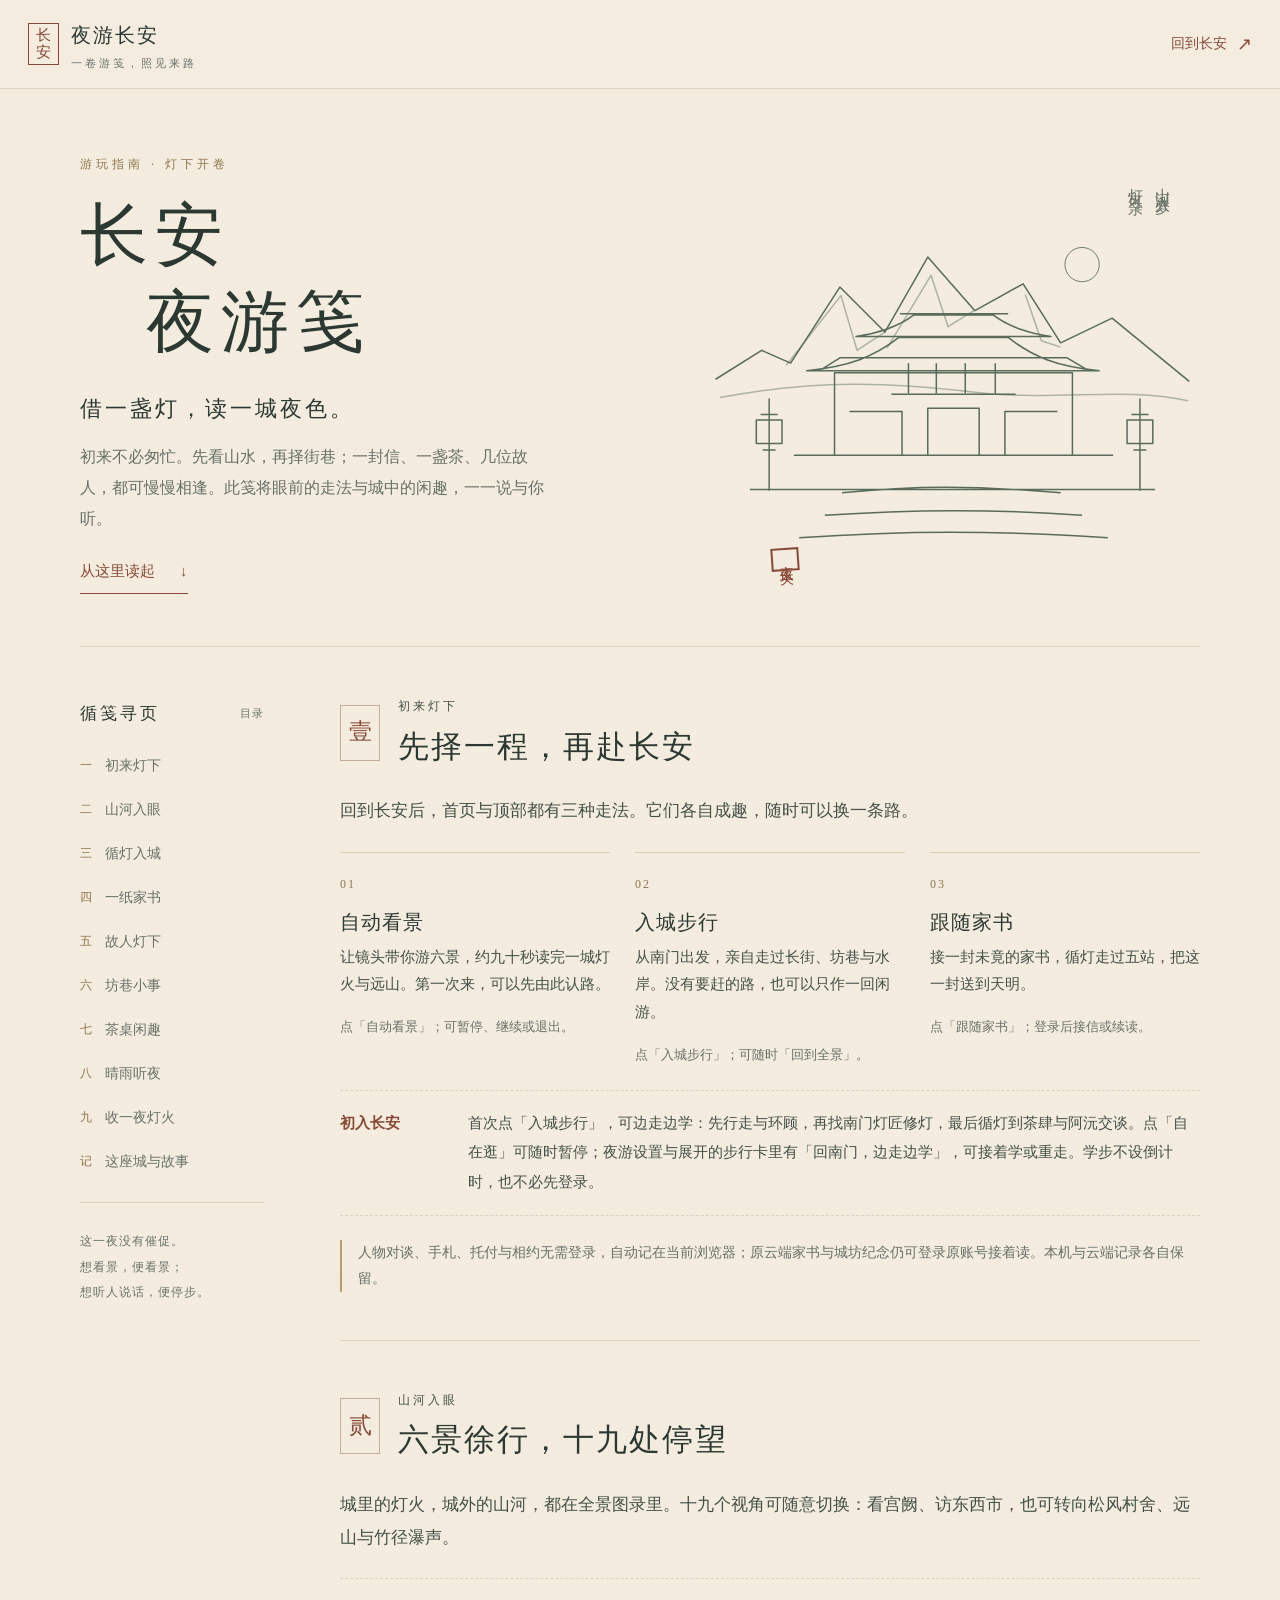
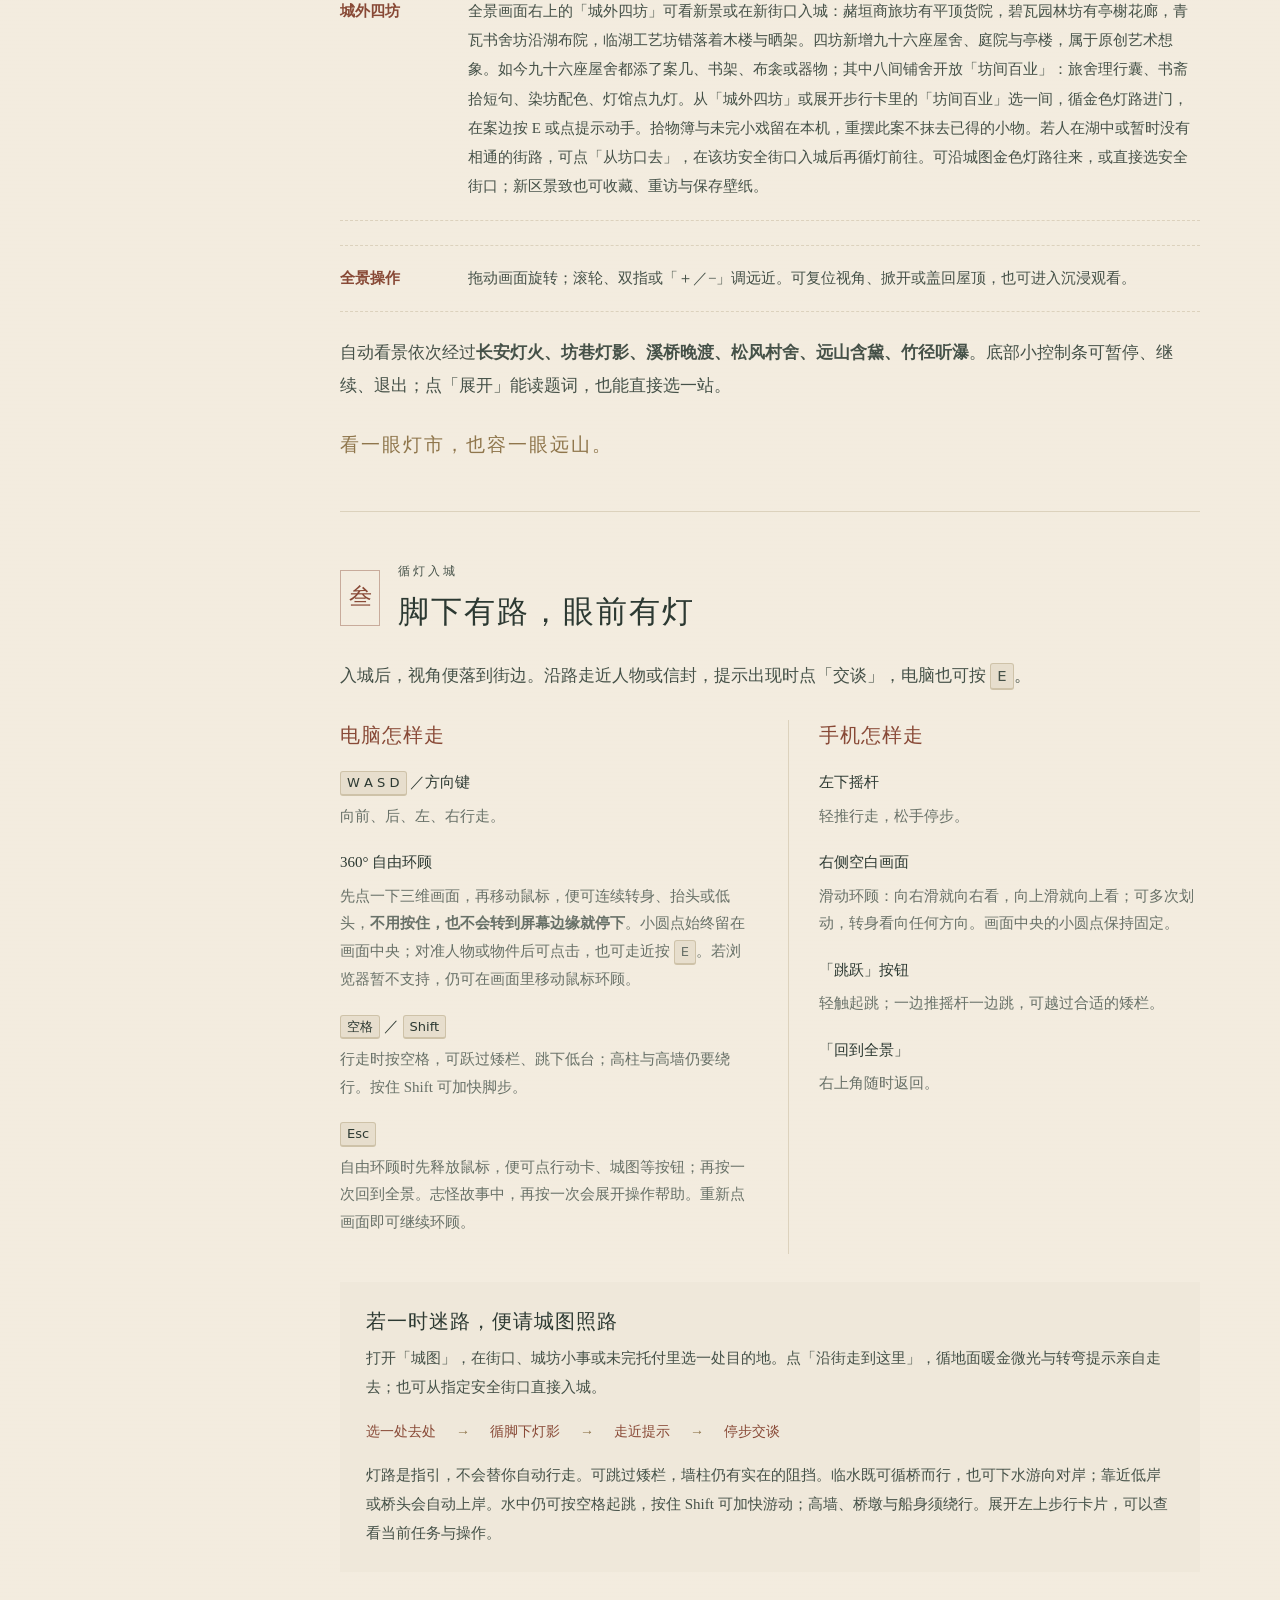
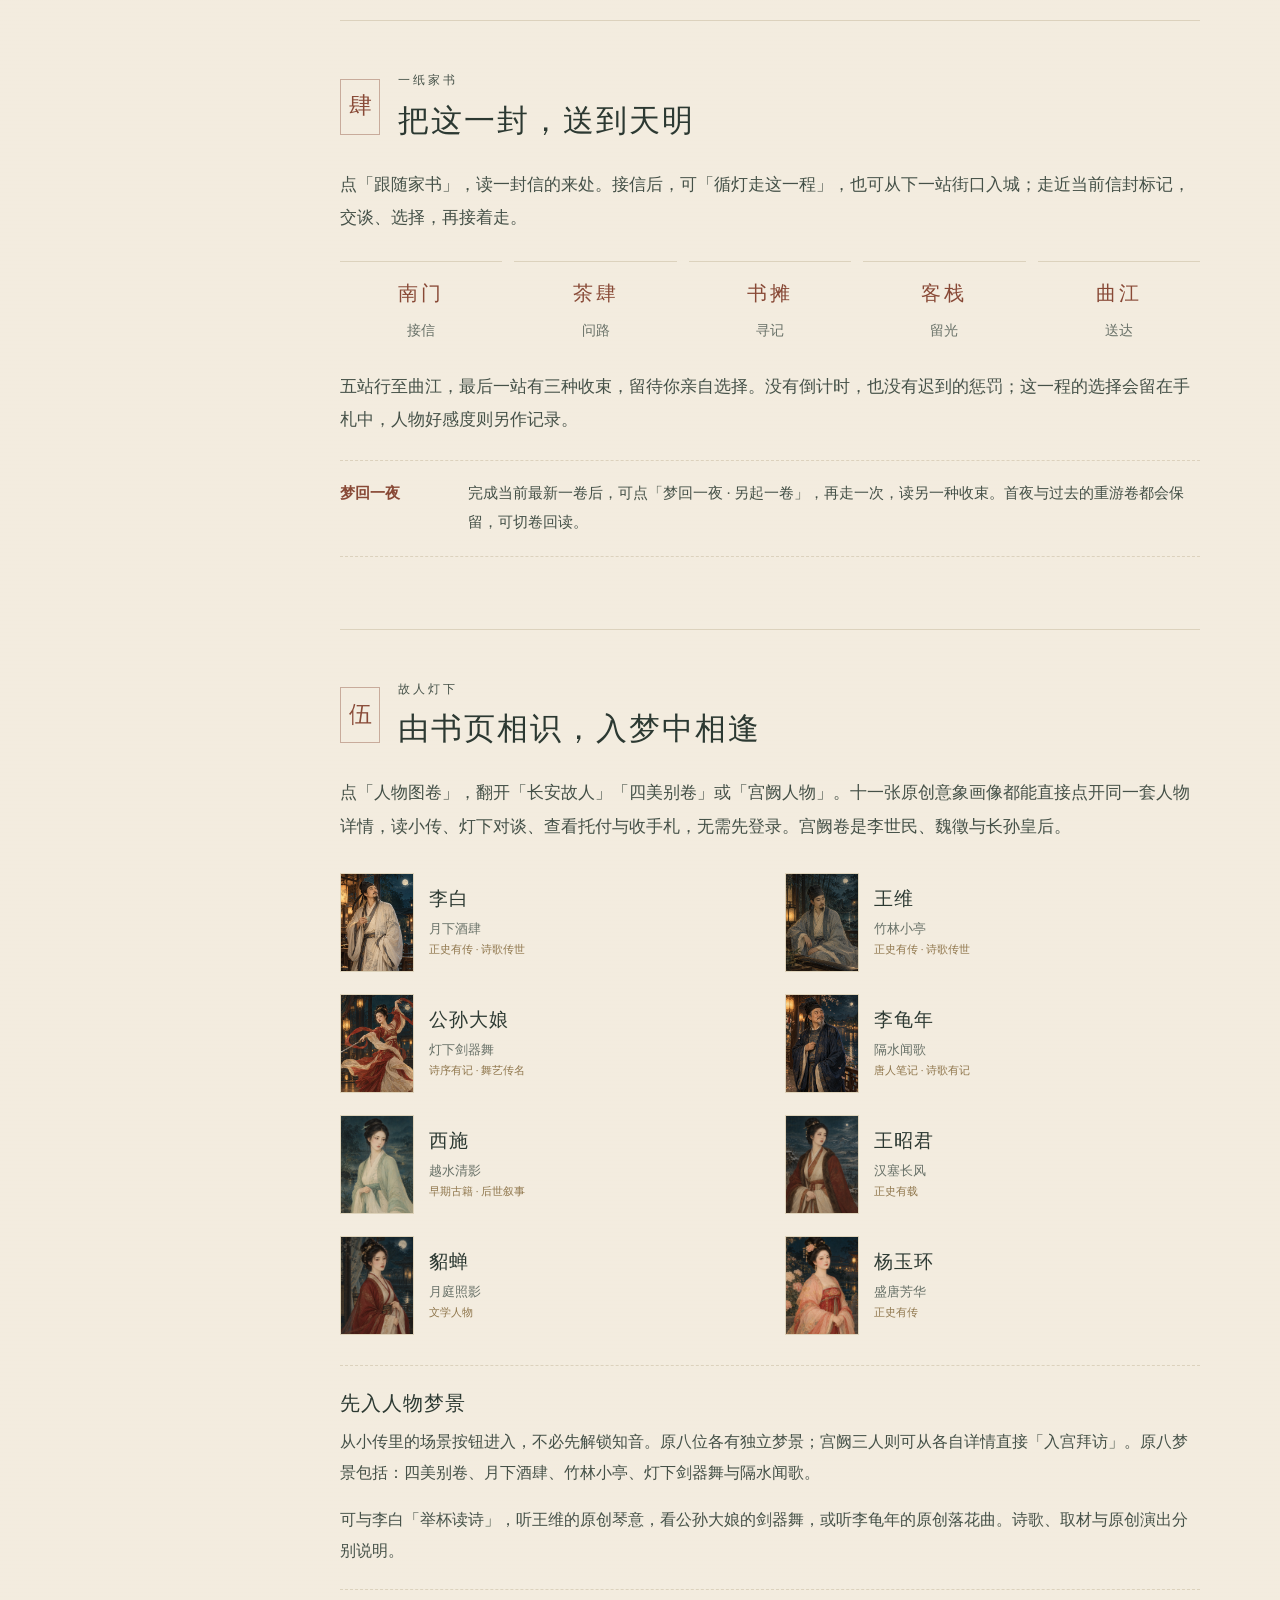
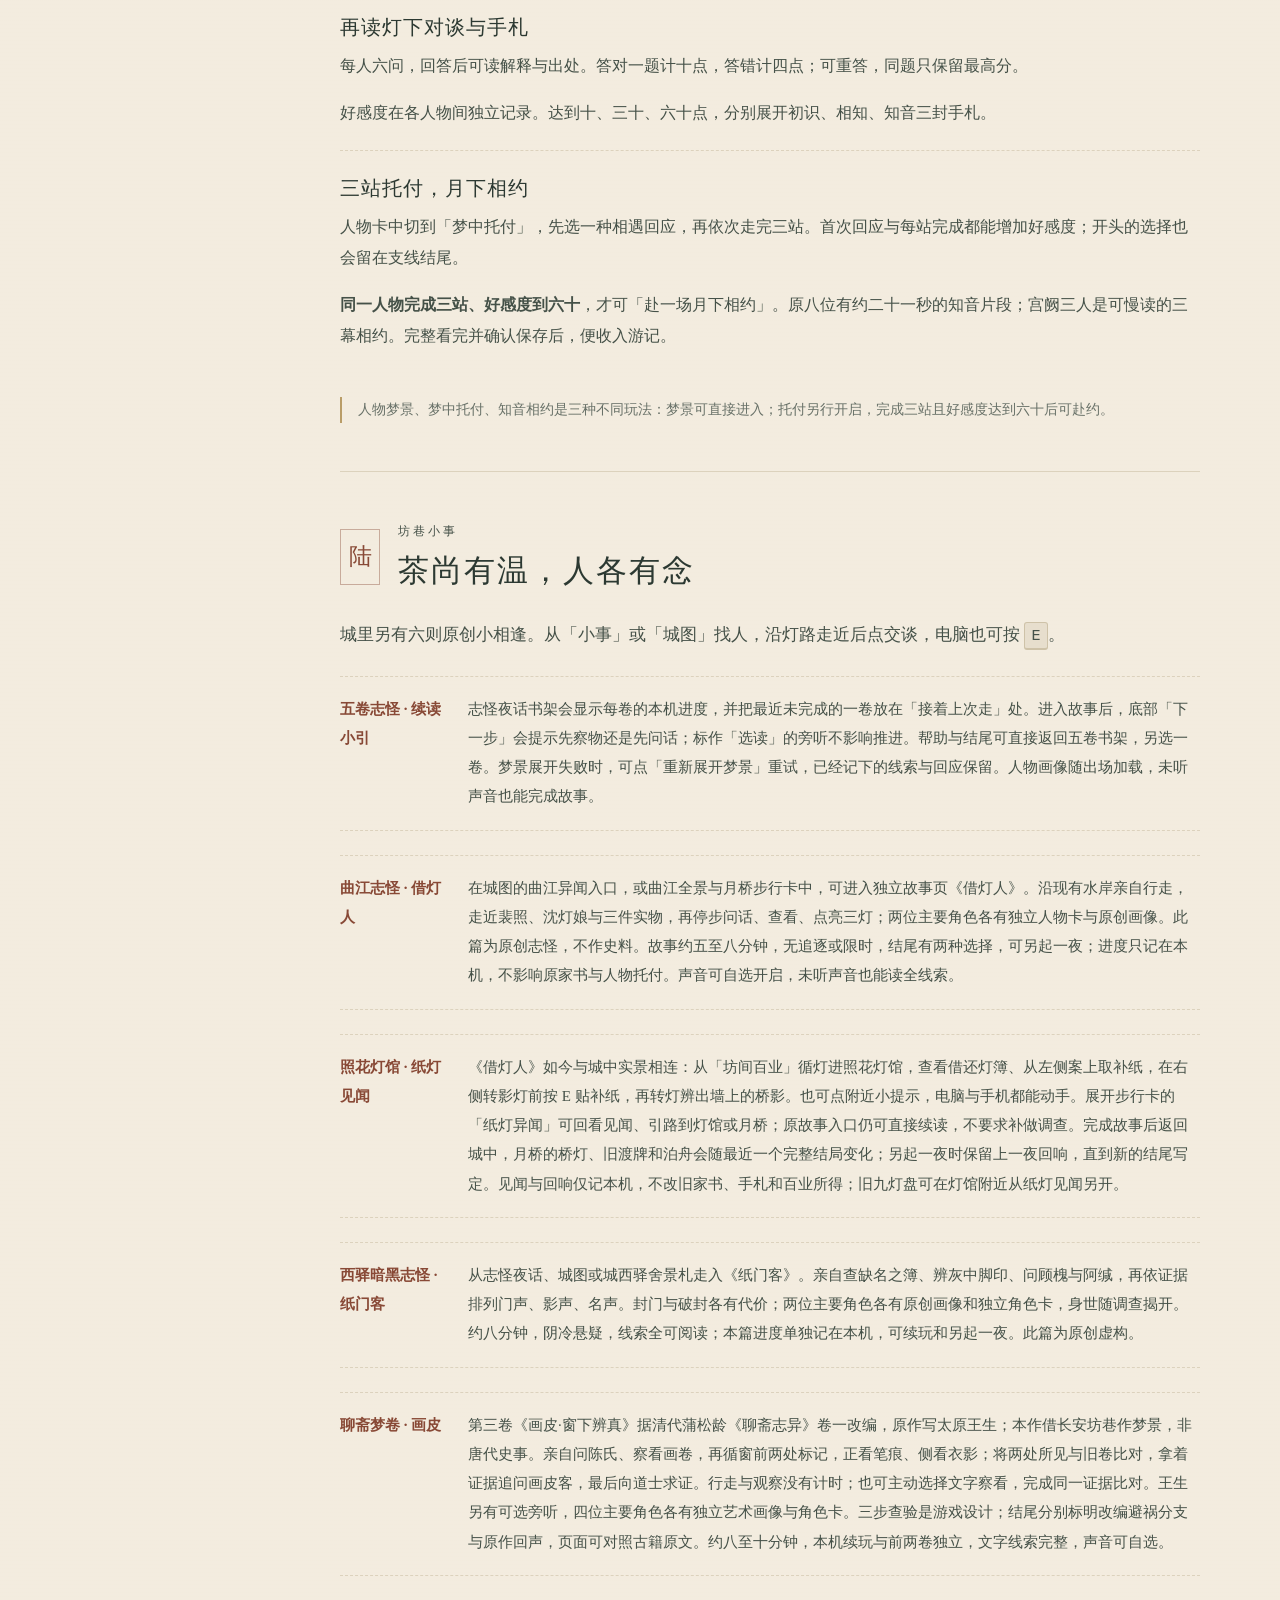
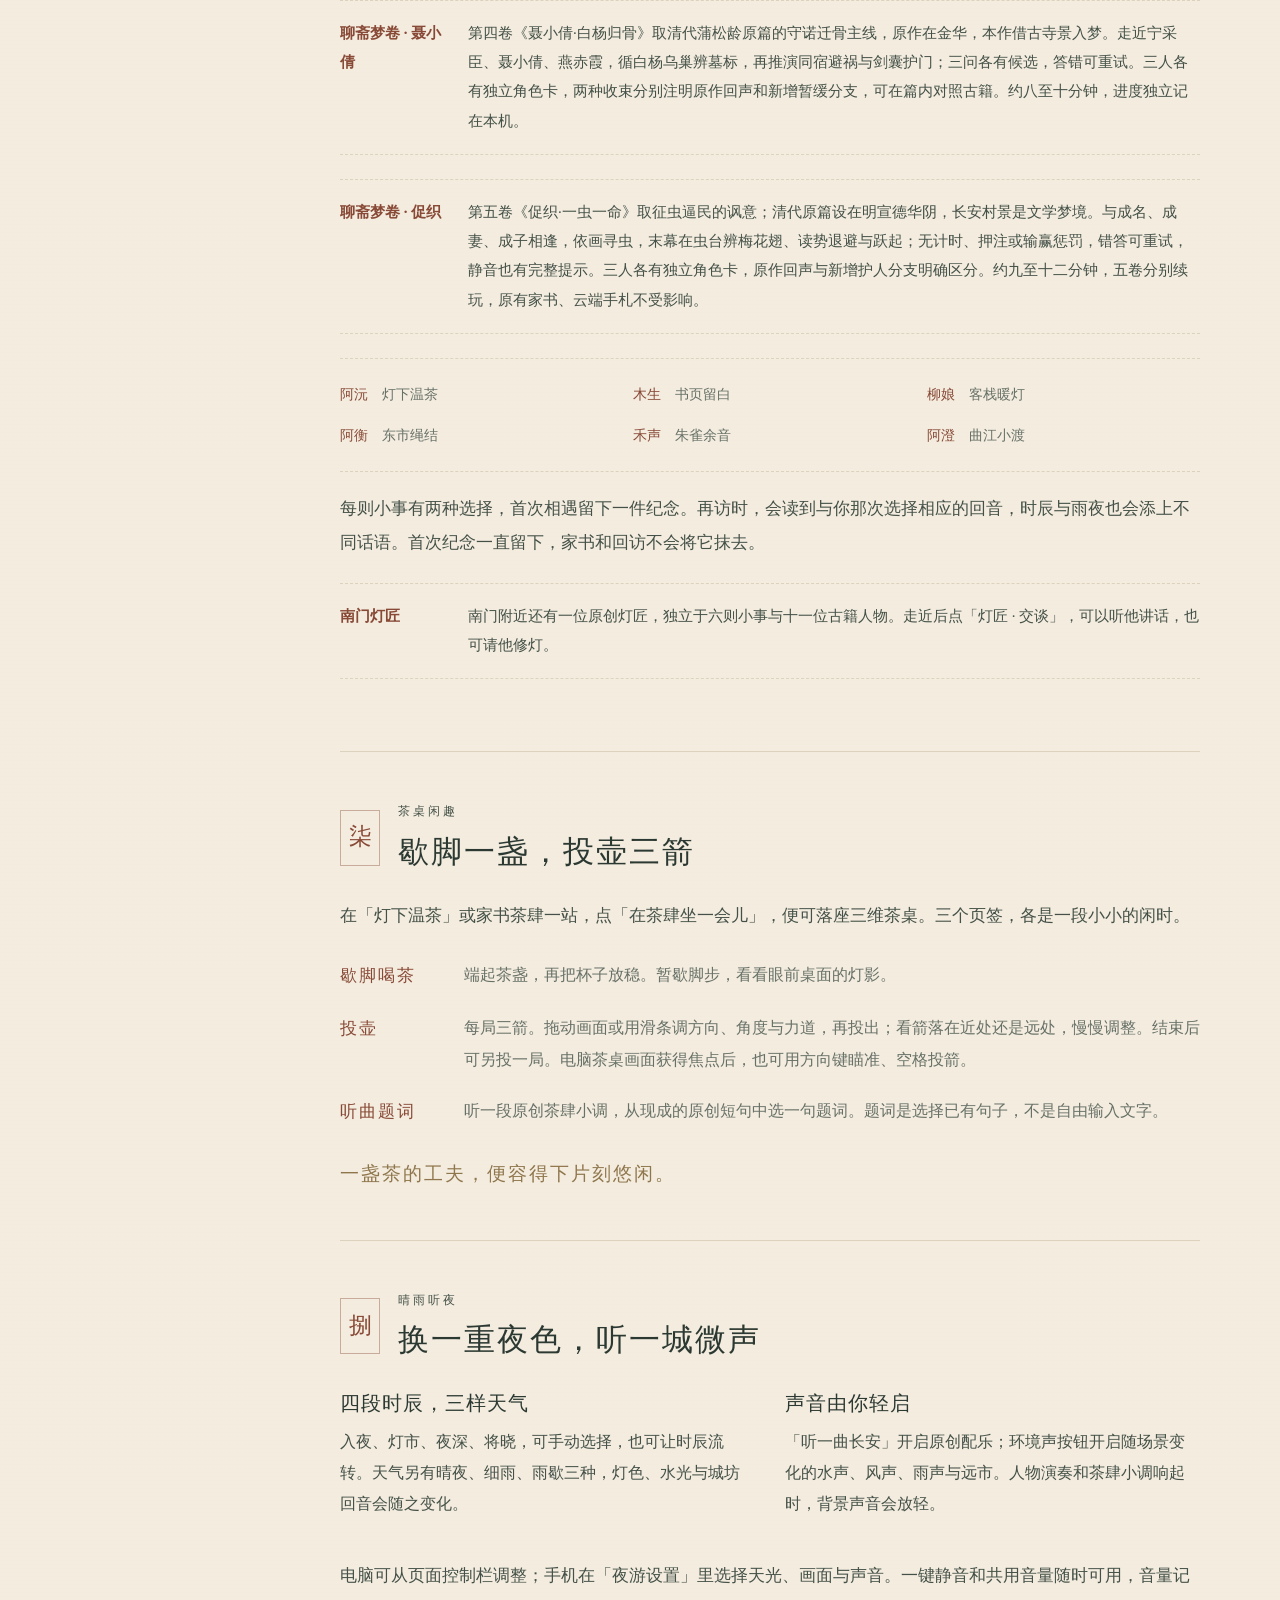
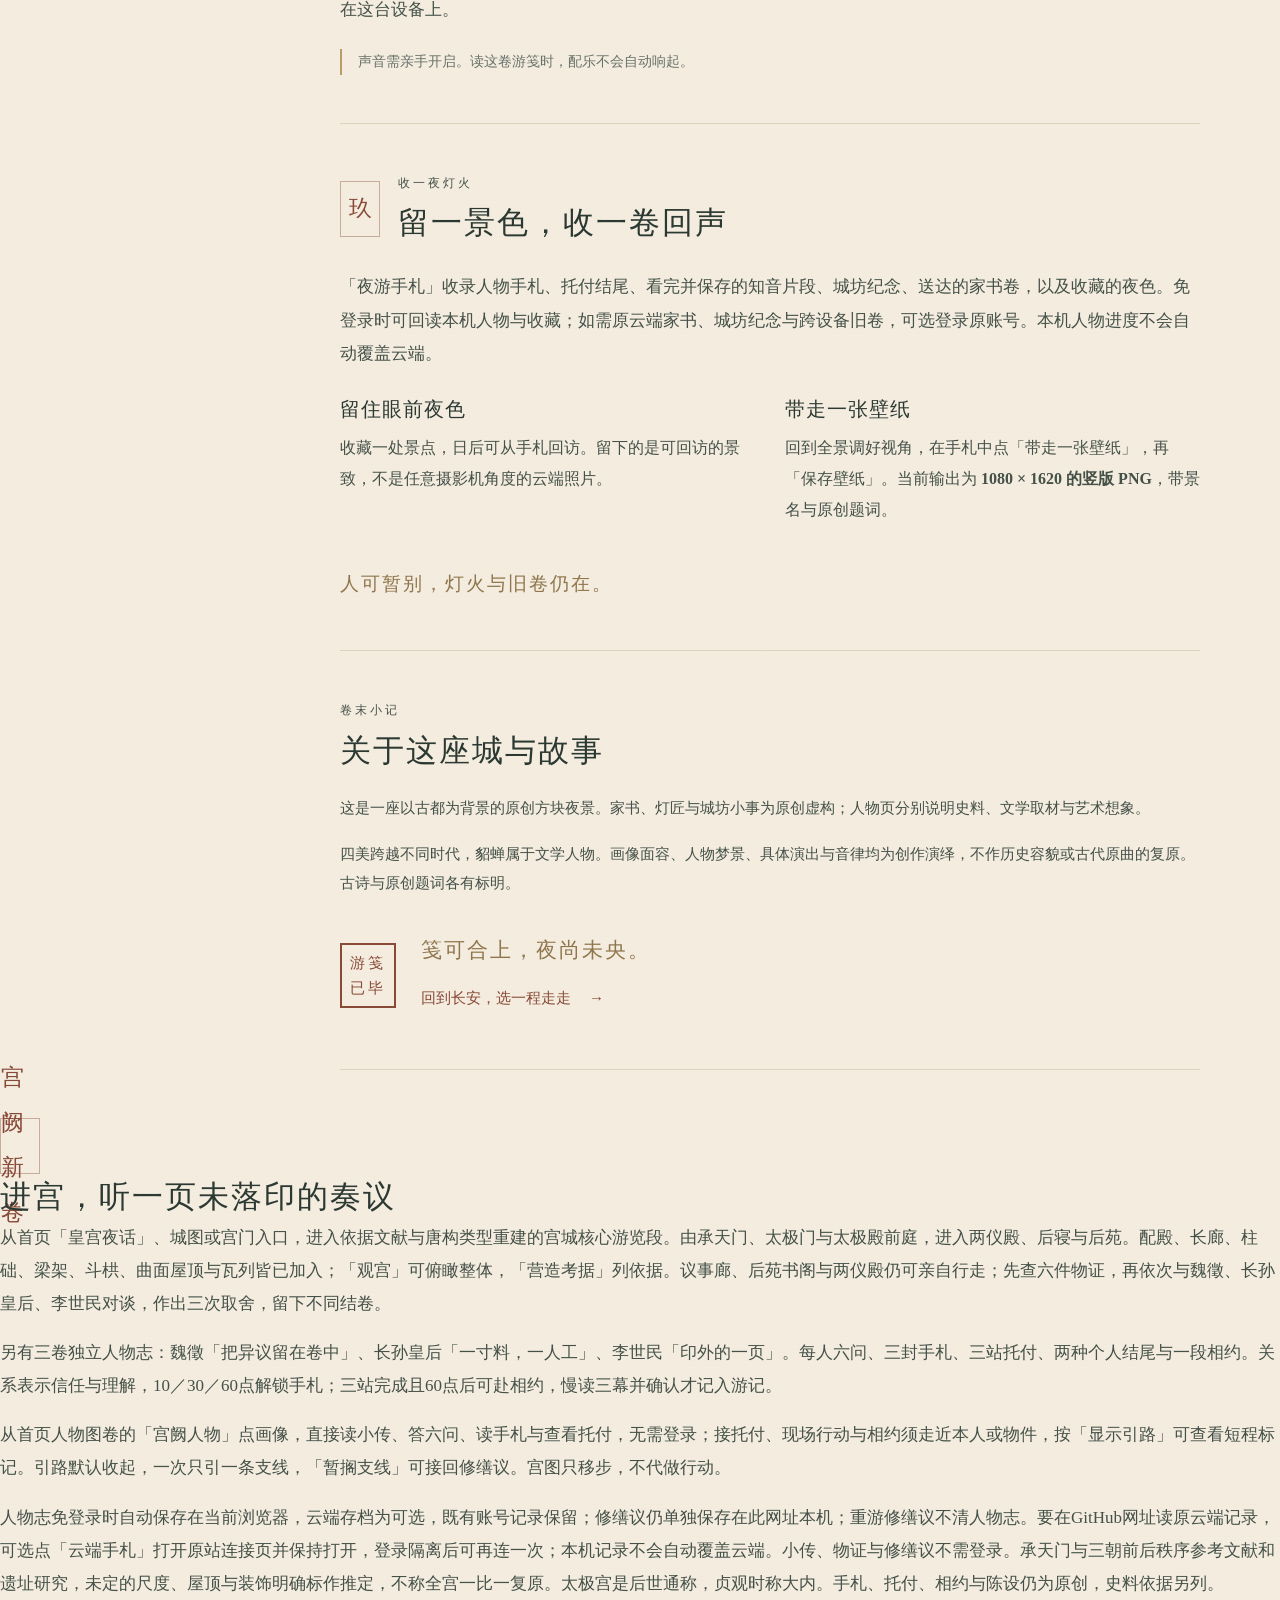
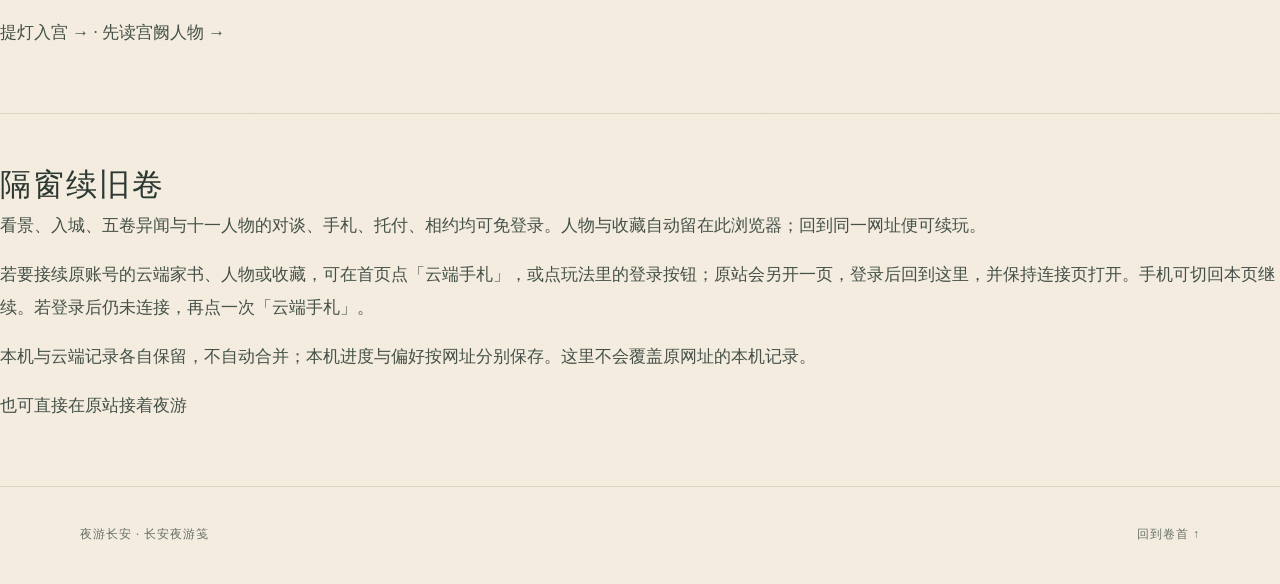
==== commit ec2f550b: "Make palace plaques readable and connect the palace precinct to Changan streets" ====
--- a/guide.html
+++ b/guide.html
@@ -55,7 +55,7 @@
     <section id="about" class="chapter closing-note" tabindex="-1" aria-labelledby="about-title"><p class="chapter-kicker">卷末小记</p><h2 id="about-title">关于这座城与故事</h2><p>这是一座以古都为背景的原创方块夜景。家书、灯匠与城坊小事为原创虚构；人物页分别说明史料、文学取材与艺术想象。</p><p>四美跨越不同时代，貂蝉属于文学人物。画像面容、人物梦景、具体演出与音律均为创作演绎，不作历史容貌或古代原曲的复原。古诗与原创题词各有标明。</p><div class="closing-line"><span class="closing-seal" aria-hidden="true">游笺<br>已毕</span><div><p>笺可合上，夜尚未央。</p><a class="return-link" href="./">回到长安，选一程走走 <span aria-hidden="true">→</span></a></div></div></section>
    </div>
   </div>
- <section id="palace" class="chapter"><span class="chapter-number">宫阙新卷</span><h2>进宫，听一页未落印的奏议</h2><p>从首页「皇宫夜话」、城图或宫门入口，进入依据文献与唐构类型重建的宫城核心游览段。由承天门、太极门与太极殿前庭，进入两仪殿、后寝与后苑。配殿、长廊、柱础、梁架、斗栱、曲面屋顶与瓦列皆已加入；「观宫」可俯瞰整体，「营造考据」列依据。议事廊、后苑书阁与两仪殿仍可亲自行走；先查六件物证，再依次与魏徵、长孙皇后、李世民对谈，作出三次取舍，留下不同结卷。</p><p>另有三卷独立人物志：魏徵「把异议留在卷中」、长孙皇后「一寸料，一人工」、李世民「印外的一页」。每人六问、三封手札、三站托付、两种个人结尾与一段相约。关系表示信任与理解，10／30／60点解锁手札；三站完成且60点后可赴相约，慢读三幕并确认才记入游记。</p><p>从首页人物图卷的「宫阙人物」点画像，直接读小传、答六问、读手札与查看托付，无需登录；接托付、现场行动与相约须走近本人或物件，循灯可引路。一次只引一条支线，「暂搁支线」可接回修缮议。宫图只移步，不代做行动。</p><p>人物志免登录时自动保存在当前浏览器，云端存档为可选，既有账号记录保留；修缮议仍单独保存在此网址本机；重游修缮议不清人物志。要在GitHub网址读原云端记录，可选点「云端手札」打开原站连接页并保持打开，登录隔离后可再连一次；本机记录不会自动覆盖云端。小传、物证与修缮议不需登录。承天门与三朝前后秩序参考文献和遗址研究，未定的尺度、屋顶与装饰明确标作推定，不称全宫一比一复原。太极宫是后世通称，贞观时称大内。手札、托付、相约与陈设仍为原创，史料依据另列。</p><p><a href="palace.html">提灯入宫 →</a> · <a href="./?person=li-shimin">先读宫阙人物 →</a></p></section><section id="pages-cloud" class="chapter" tabindex="-1" aria-labelledby="pages-cloud-title"><h2 id="pages-cloud-title">隔窗续旧卷</h2><p>看景、入城、五卷异闻与十一人物的对谈、手札、托付、相约均可免登录。人物与收藏自动留在此浏览器；回到同一网址便可续玩。</p><p>若要接续原账号的云端家书、人物或收藏，可在首页点「云端手札」，或点玩法里的登录按钮；原站会另开一页，登录后回到这里，并保持连接页打开。手机可切回本页继续。若登录后仍未连接，再点一次「云端手札」。</p><p>本机与云端记录各自保留，不自动合并；本机进度与偏好按网址分别保存。这里不会覆盖原网址的本机记录。</p><p><a href="https://changan-voxel-night-k3.y24015354.chatgpt.site/">也可直接在原站接着夜游</a></p></section></main>
+ <section id="palace" class="chapter"><span class="chapter-number">宫阙新卷</span><h2>进宫，听一页未落印的奏议</h2><p>从首页「皇宫夜话」、城图或宫门入口，进入依据文献与唐构类型重建的宫城核心游览段。由承天门、太极门与太极殿前庭，进入两仪殿、后寝与后苑。配殿、长廊、柱础、梁架、斗栱、曲面屋顶与瓦列皆已加入；「观宫」可俯瞰整体，「营造考据」列依据。议事廊、后苑书阁与两仪殿仍可亲自行走；先查六件物证，再依次与魏徵、长孙皇后、李世民对谈，作出三次取舍，留下不同结卷。</p><p>另有三卷独立人物志：魏徵「把异议留在卷中」、长孙皇后「一寸料，一人工」、李世民「印外的一页」。每人六问、三封手札、三站托付、两种个人结尾与一段相约。关系表示信任与理解，10／30／60点解锁手札；三站完成且60点后可赴相约，慢读三幕并确认才记入游记。</p><p>从首页人物图卷的「宫阙人物」点画像，直接读小传、答六问、读手札与查看托付，无需登录；接托付、现场行动与相约须走近本人或物件，按「显示引路」可查看短程标记。引路默认收起，一次只引一条支线，「暂搁支线」可接回修缮议。宫图只移步，不代做行动。</p><p>人物志免登录时自动保存在当前浏览器，云端存档为可选，既有账号记录保留；修缮议仍单独保存在此网址本机；重游修缮议不清人物志。要在GitHub网址读原云端记录，可选点「云端手札」打开原站连接页并保持打开，登录隔离后可再连一次；本机记录不会自动覆盖云端。小传、物证与修缮议不需登录。承天门与三朝前后秩序参考文献和遗址研究，未定的尺度、屋顶与装饰明确标作推定，不称全宫一比一复原。太极宫是后世通称，贞观时称大内。手札、托付、相约与陈设仍为原创，史料依据另列。</p><p><a href="palace.html">提灯入宫 →</a> · <a href="./?person=li-shimin">先读宫阙人物 →</a></p></section><section id="pages-cloud" class="chapter" tabindex="-1" aria-labelledby="pages-cloud-title"><h2 id="pages-cloud-title">隔窗续旧卷</h2><p>看景、入城、五卷异闻与十一人物的对谈、手札、托付、相约均可免登录。人物与收藏自动留在此浏览器；回到同一网址便可续玩。</p><p>若要接续原账号的云端家书、人物或收藏，可在首页点「云端手札」，或点玩法里的登录按钮；原站会另开一页，登录后回到这里，并保持连接页打开。手机可切回本页继续。若登录后仍未连接，再点一次「云端手札」。</p><p>本机与云端记录各自保留，不自动合并；本机进度与偏好按网址分别保存。这里不会覆盖原网址的本机记录。</p><p><a href="https://changan-voxel-night-k3.y24015354.chatgpt.site/">也可直接在原站接着夜游</a></p></section></main>
  <footer class="book-footer"><span>夜游长安 · 长安夜游笺</span><a href="#book-title">回到卷首 ↑</a></footer>
 </body>
 </html>
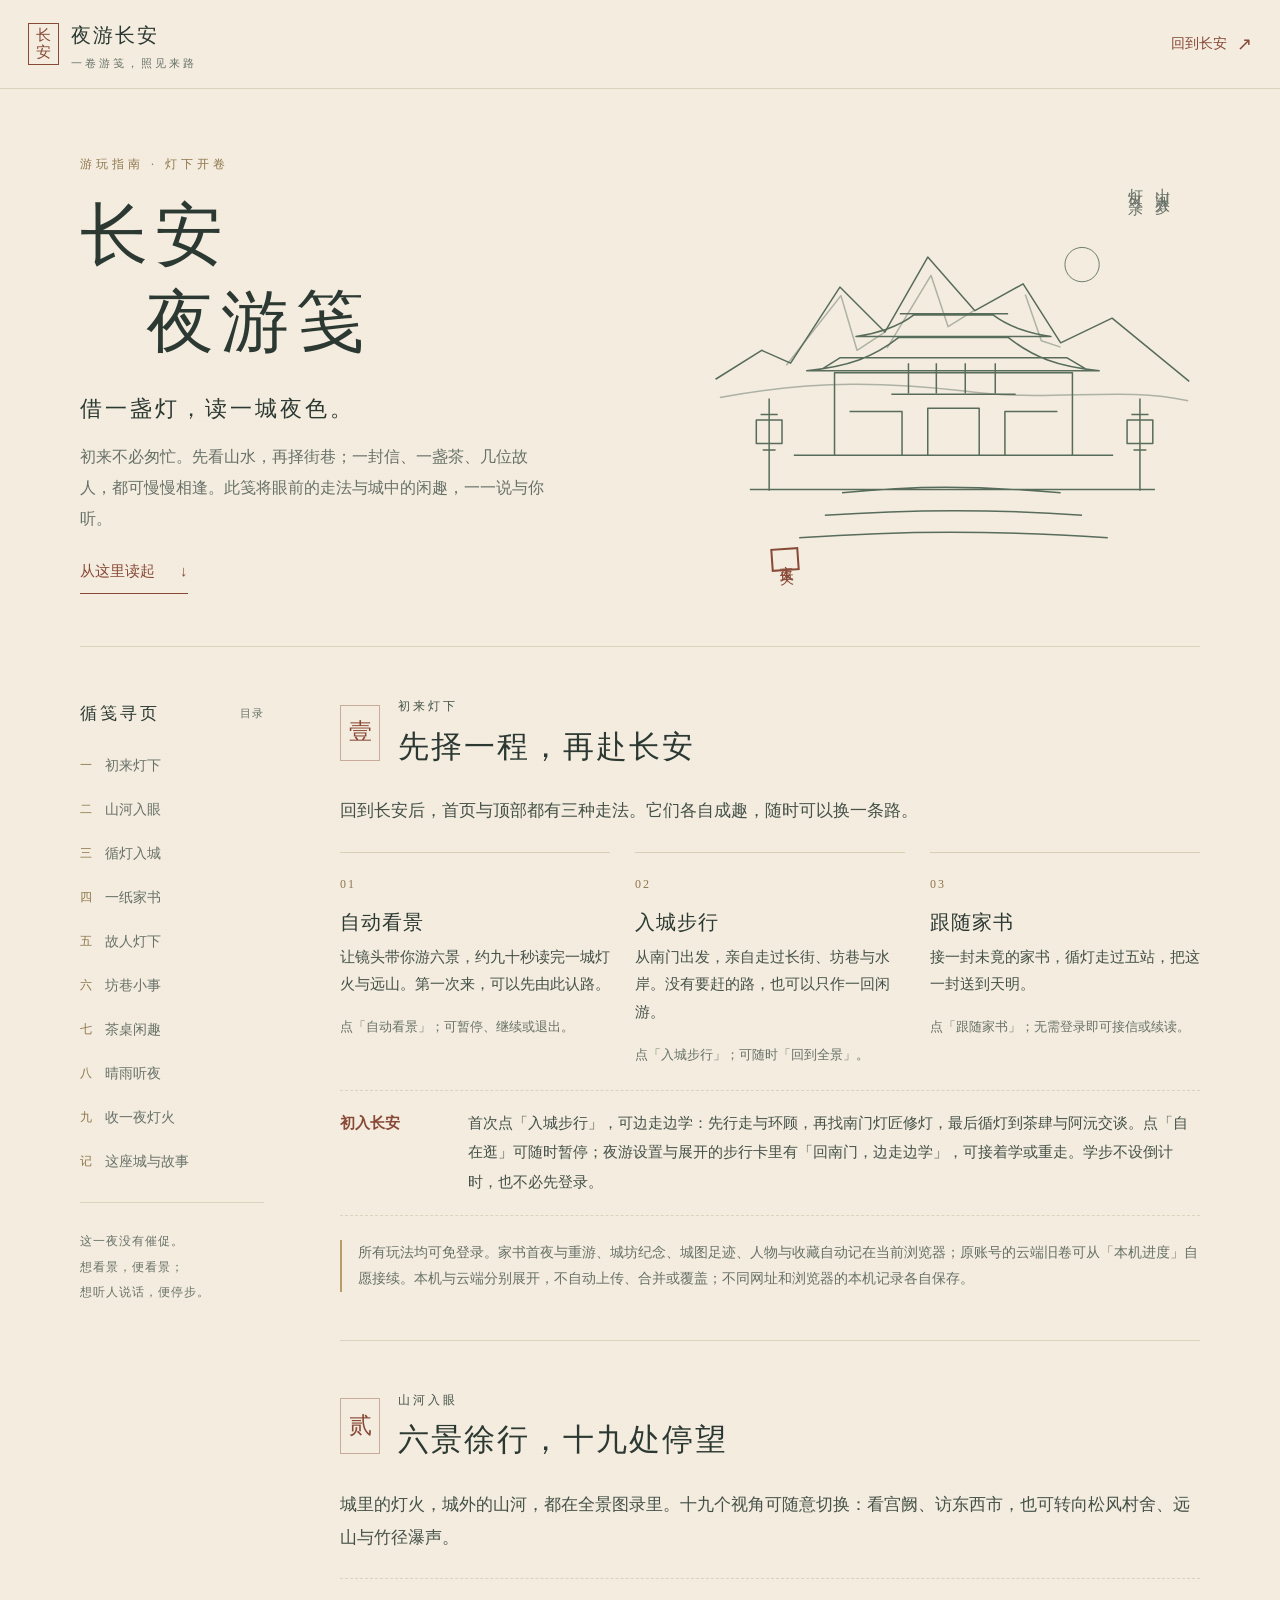
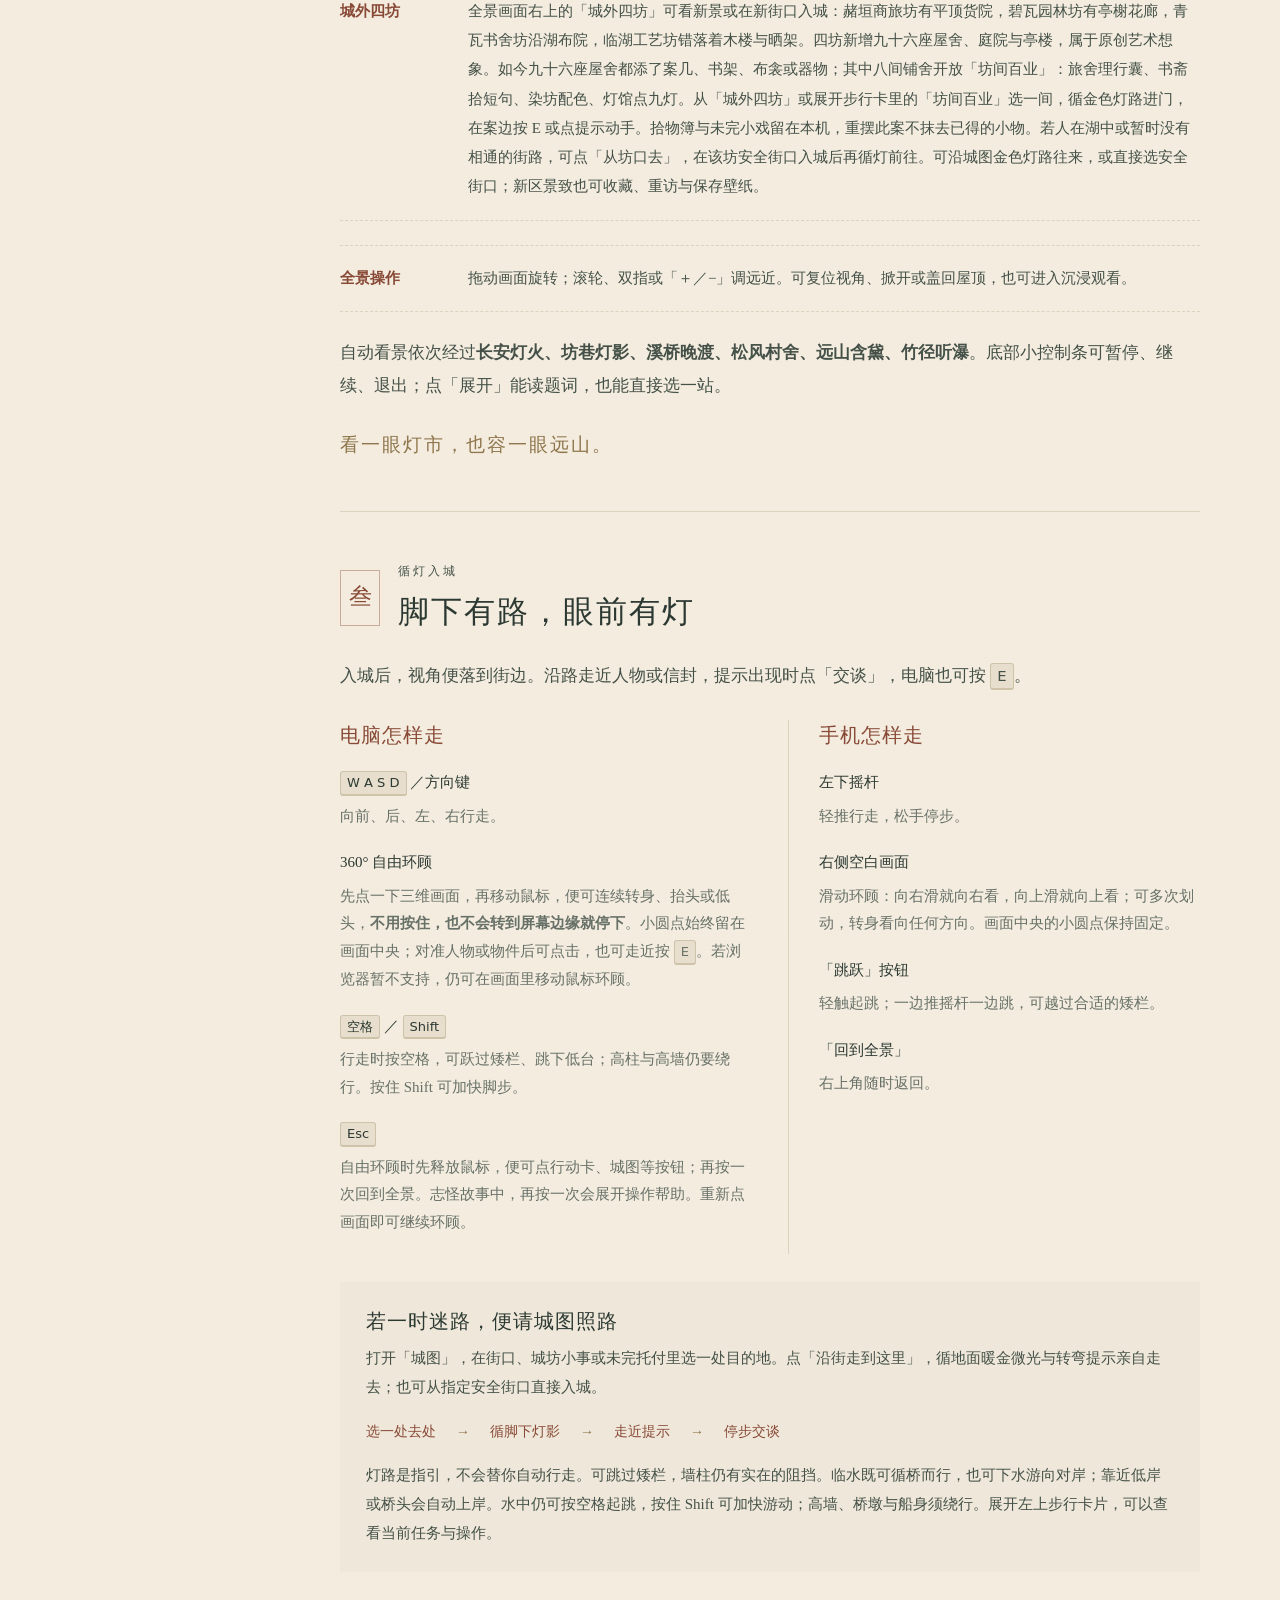
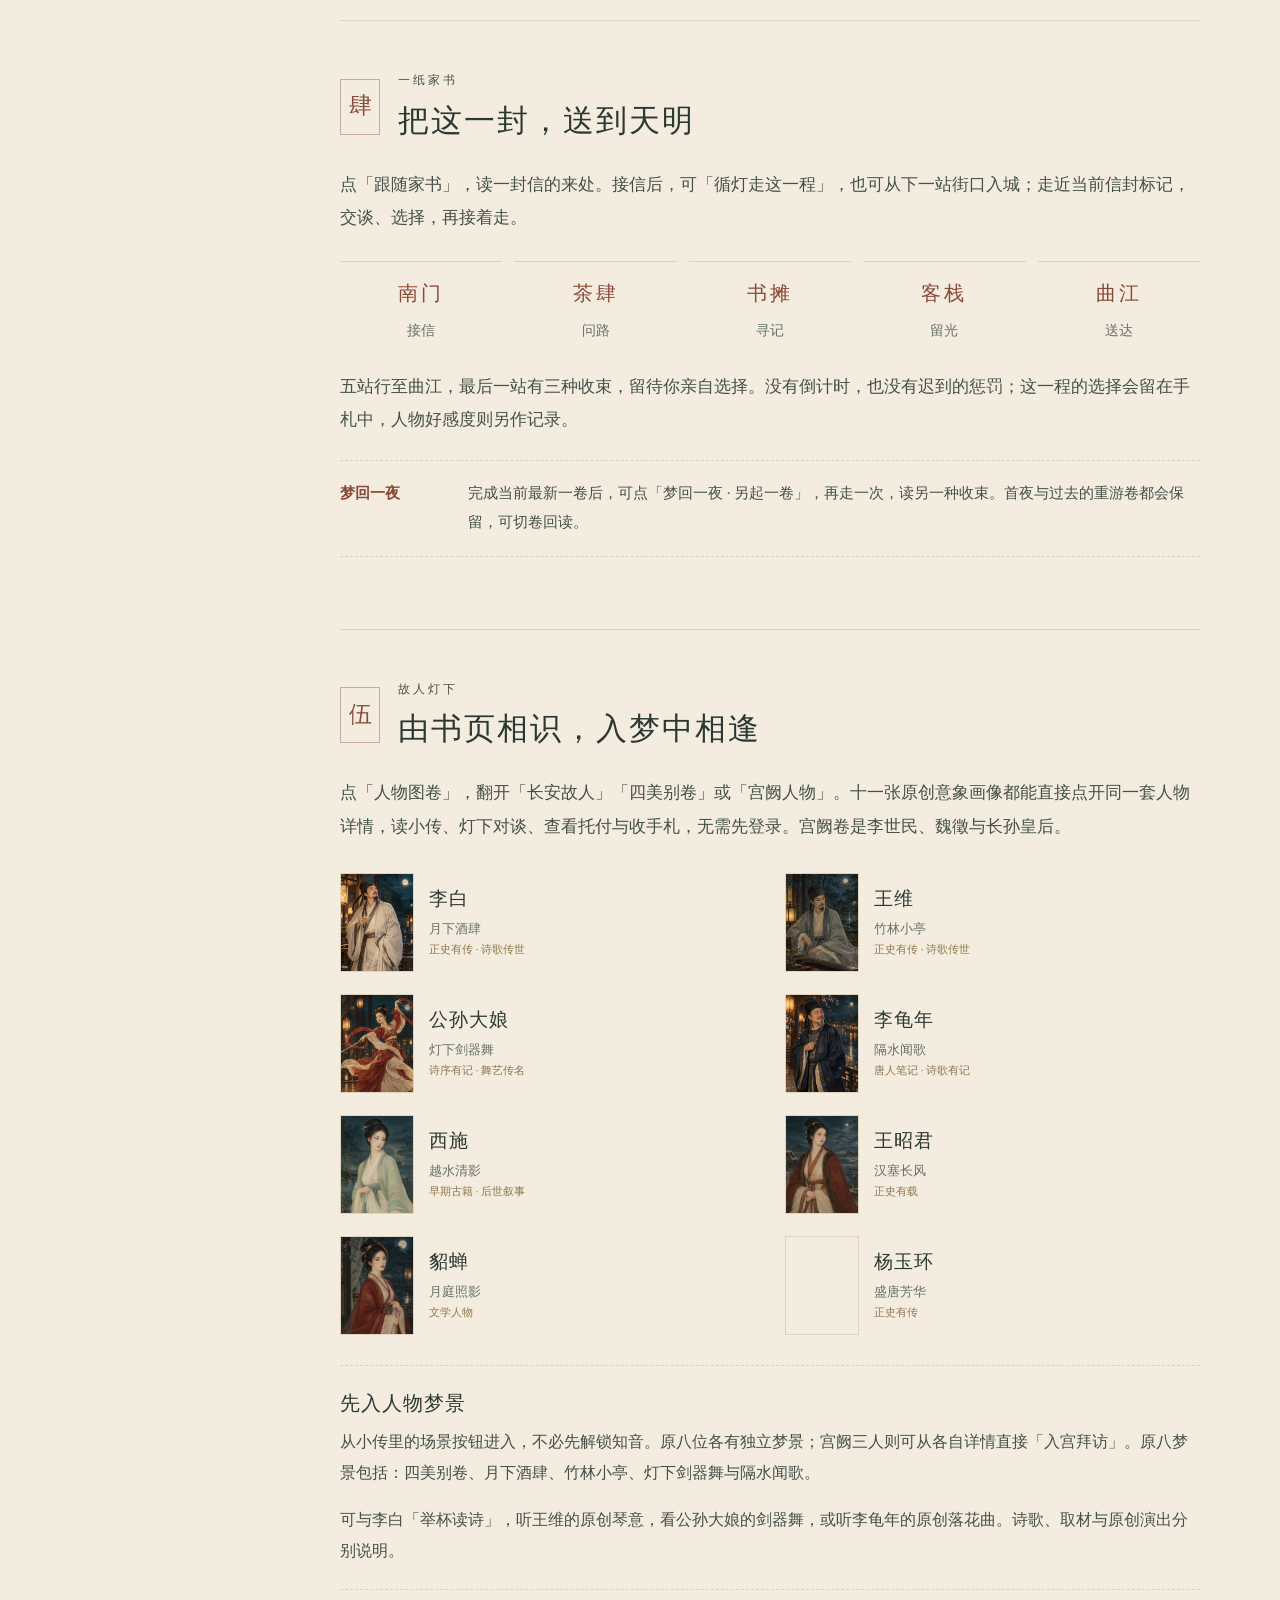
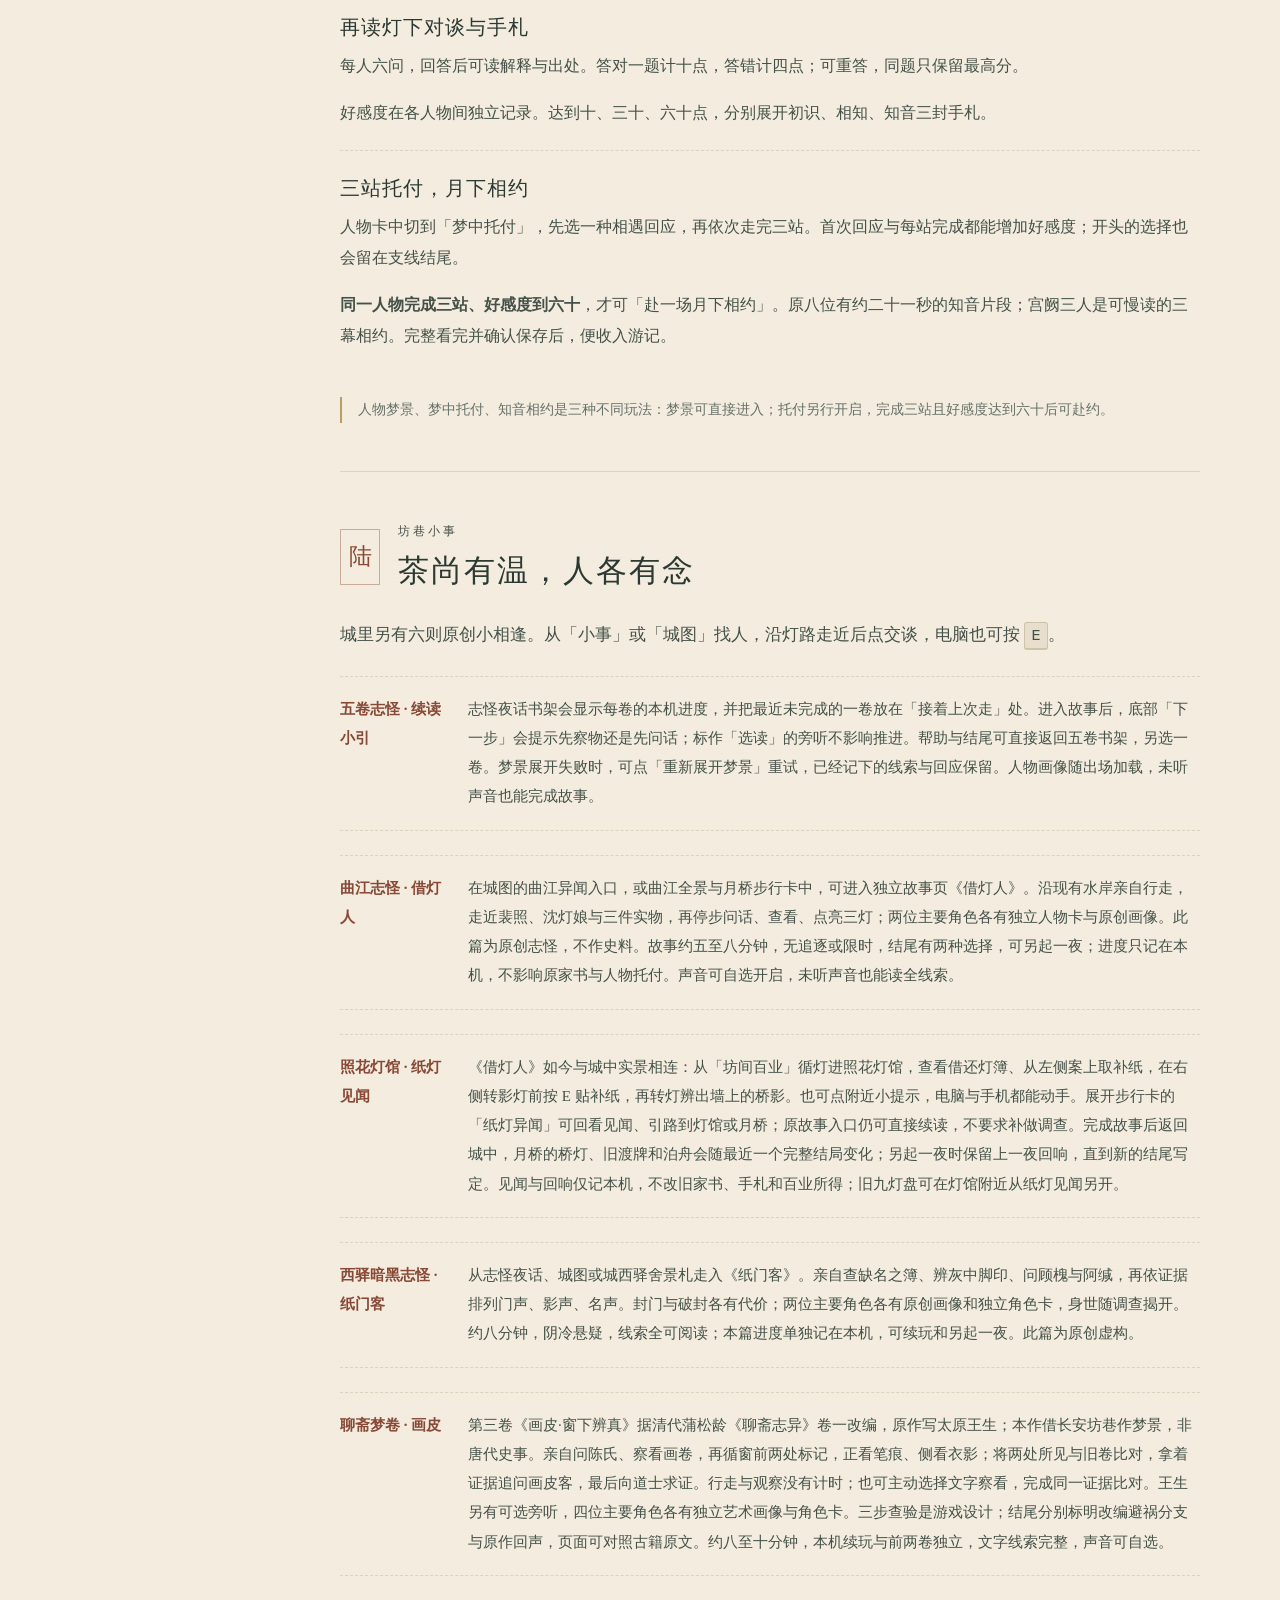
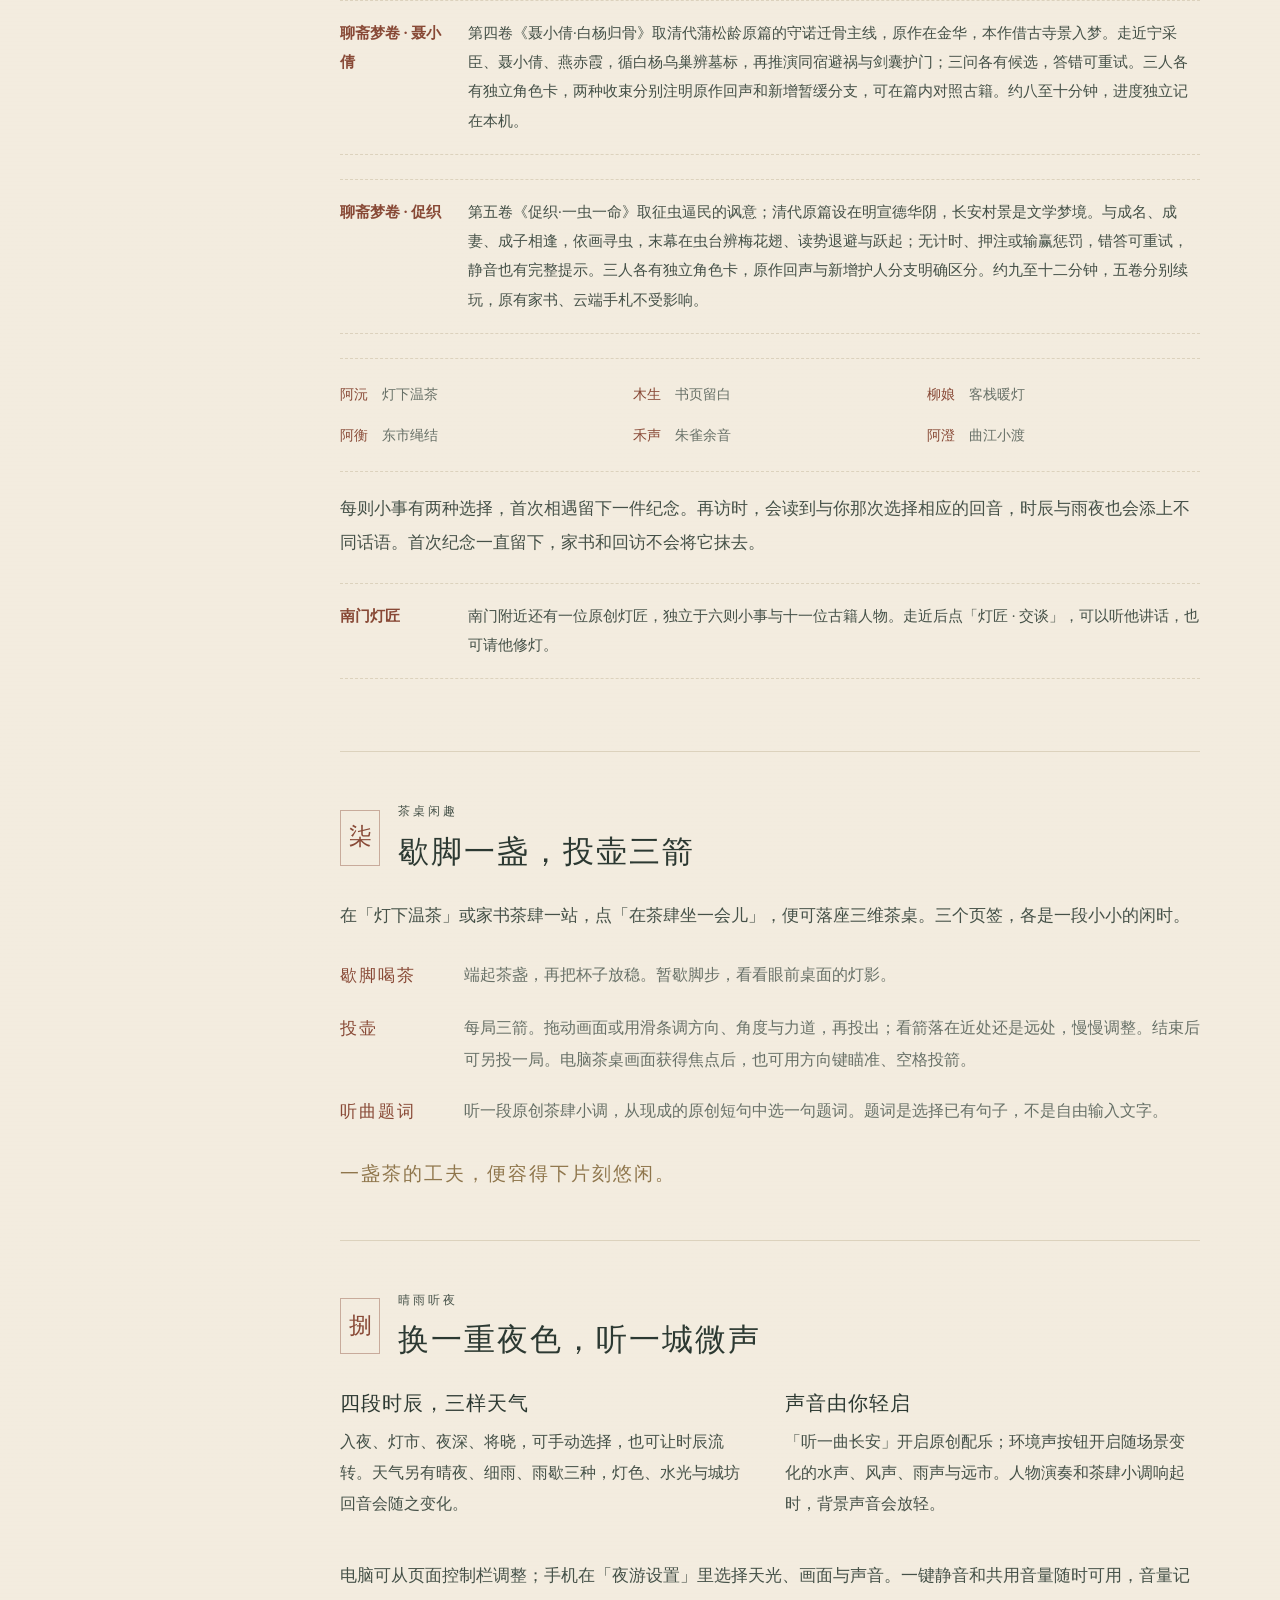
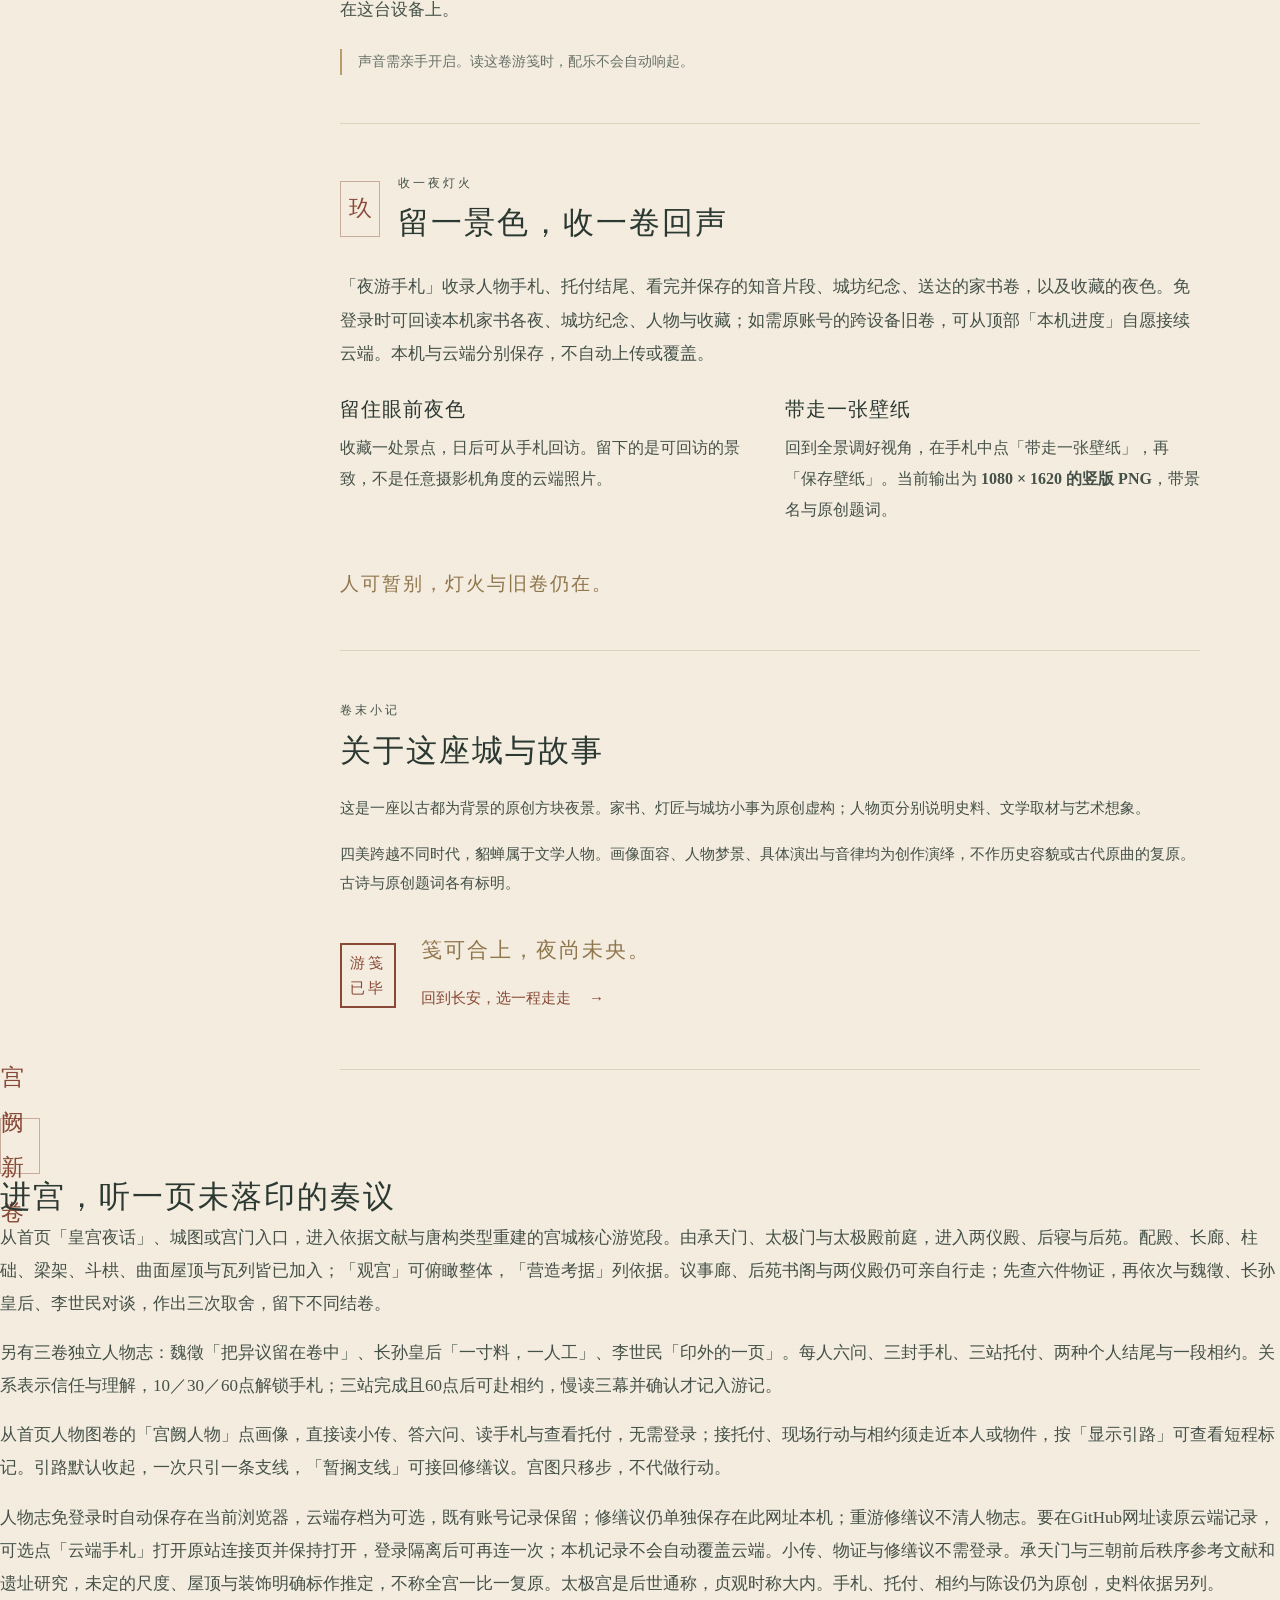
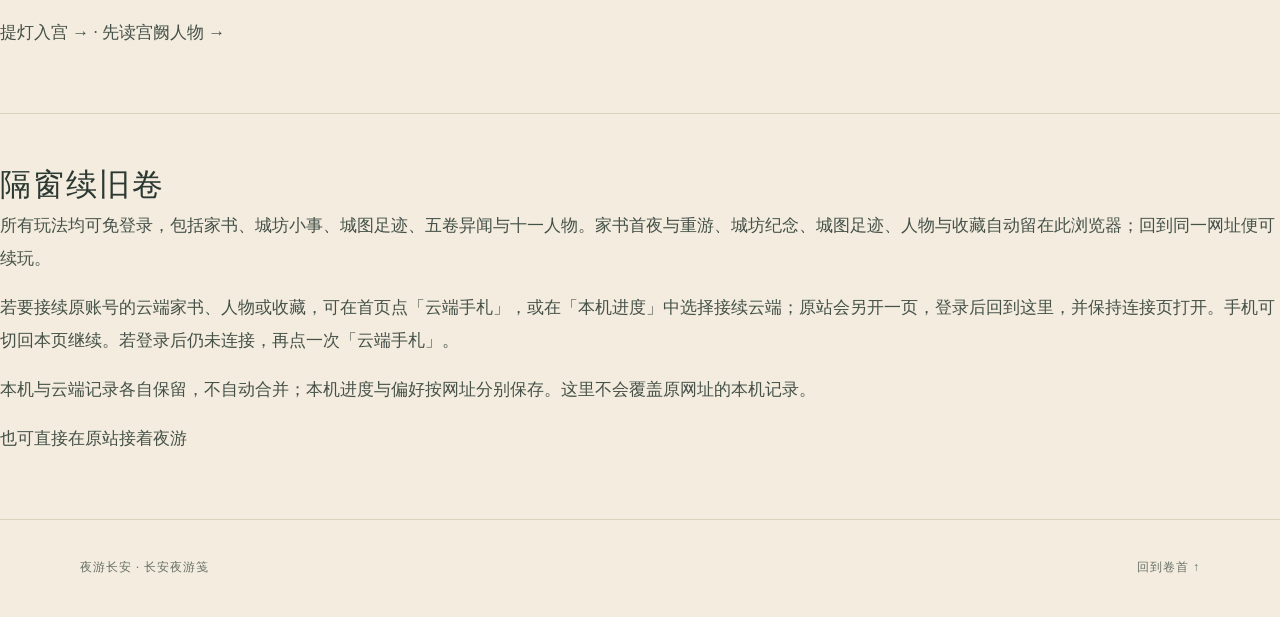
==== commit 9af1f54a: "Publish v65: complete guest play and palace garden repairs" ====
--- a/guide.html
+++ b/guide.html
@@ -27,7 +27,7 @@
   <div class="book-layout">
    <aside class="book-margin"><details class="book-index" open><summary>循笺寻页 <span>目录</span></summary><nav aria-label="玩法章节"><a href="#first-night"><span>一</span> 初来灯下</a><a href="#scenery"><span>二</span> 山河入眼</a><a href="#walking"><span>三</span> 循灯入城</a><a href="#letter"><span>四</span> 一纸家书</a><a href="#characters"><span>五</span> 故人灯下</a><a href="#city-stories"><span>六</span> 坊巷小事</a><a href="#tea"><span>七</span> 茶桌闲趣</a><a href="#nightfall"><span>八</span> 晴雨听夜</a><a href="#keepsakes"><span>九</span> 收一夜灯火</a><a href="#about"><span>记</span> 这座城与故事</a></nav></details><p class="margin-note">这一夜没有催促。<br>想看景，便看景；<br>想听人说话，便停步。</p></aside>
    <div class="book-chapters">
-    <section id="first-night" class="chapter" tabindex="-1" aria-labelledby="first-title"><div class="chapter-heading"><span class="chapter-number">壹</span><div><p class="chapter-kicker">初来灯下</p><h2 id="first-title">先择一程，再赴长安</h2></div></div><p>回到长安后，首页与顶部都有三种走法。它们各自成趣，随时可以换一条路。</p><ol class="three-paths"><li><span class="path-number">01</span><h3>自动看景</h3><p>让镜头带你游六景，约九十秒读完一城灯火与远山。第一次来，可以先由此认路。</p><small>点「自动看景」；可暂停、继续或退出。</small></li><li><span class="path-number">02</span><h3>入城步行</h3><p>从南门出发，亲自走过长街、坊巷与水岸。没有要赶的路，也可以只作一回闲游。</p><small>点「入城步行」；可随时「回到全景」。</small></li><li><span class="path-number">03</span><h3>跟随家书</h3><p>接一封未竟的家书，循灯走过五站，把这一封送到天明。</p><small>点「跟随家书」；登录后接信或续读。</small></li></ol><div class="instruction-line"><strong>初入长安</strong><p>首次点「入城步行」，可边走边学：先行走与环顾，再找南门灯匠修灯，最后循灯到茶肆与阿沅交谈。点「自在逛」可随时暂停；夜游设置与展开的步行卡里有「回南门，边走边学」，可接着学或重走。学步不设倒计时，也不必先登录。</p></div><p class="quiet-note">人物对谈、手札、托付与相约无需登录，自动记在当前浏览器；原云端家书与城坊纪念仍可登录原账号接着读。本机与云端记录各自保留。</p></section>
+    <section id="first-night" class="chapter" tabindex="-1" aria-labelledby="first-title"><div class="chapter-heading"><span class="chapter-number">壹</span><div><p class="chapter-kicker">初来灯下</p><h2 id="first-title">先择一程，再赴长安</h2></div></div><p>回到长安后，首页与顶部都有三种走法。它们各自成趣，随时可以换一条路。</p><ol class="three-paths"><li><span class="path-number">01</span><h3>自动看景</h3><p>让镜头带你游六景，约九十秒读完一城灯火与远山。第一次来，可以先由此认路。</p><small>点「自动看景」；可暂停、继续或退出。</small></li><li><span class="path-number">02</span><h3>入城步行</h3><p>从南门出发，亲自走过长街、坊巷与水岸。没有要赶的路，也可以只作一回闲游。</p><small>点「入城步行」；可随时「回到全景」。</small></li><li><span class="path-number">03</span><h3>跟随家书</h3><p>接一封未竟的家书，循灯走过五站，把这一封送到天明。</p><small>点「跟随家书」；无需登录即可接信或续读。</small></li></ol><div class="instruction-line"><strong>初入长安</strong><p>首次点「入城步行」，可边走边学：先行走与环顾，再找南门灯匠修灯，最后循灯到茶肆与阿沅交谈。点「自在逛」可随时暂停；夜游设置与展开的步行卡里有「回南门，边走边学」，可接着学或重走。学步不设倒计时，也不必先登录。</p></div><p class="quiet-note">所有玩法均可免登录。家书首夜与重游、城坊纪念、城图足迹、人物与收藏自动记在当前浏览器；原账号的云端旧卷可从「本机进度」自愿接续。本机与云端分别展开，不自动上传、合并或覆盖；不同网址和浏览器的本机记录各自保存。</p></section>
 
     <section id="scenery" class="chapter" tabindex="-1" aria-labelledby="scenery-title"><div class="chapter-heading"><span class="chapter-number">贰</span><div><p class="chapter-kicker">山河入眼</p><h2 id="scenery-title">六景徐行，十九处停望</h2></div></div><p>城里的灯火，城外的山河，都在全景图录里。十九个视角可随意切换：看宫阙、访东西市，也可转向松风村舍、远山与竹径瀑声。</p><div class="instruction-line"><strong>城外四坊</strong><p>全景画面右上的「城外四坊」可看新景或在新街口入城：赭垣商旅坊有平顶货院，碧瓦园林坊有亭榭花廊，青瓦书舍坊沿湖布院，临湖工艺坊错落着木楼与晒架。四坊新增九十六座屋舍、庭院与亭楼，属于原创艺术想象。如今九十六座屋舍都添了案几、书架、布衾或器物；其中八间铺舍开放「坊间百业」：旅舍理行囊、书斋拾短句、染坊配色、灯馆点九灯。从「城外四坊」或展开步行卡里的「坊间百业」选一间，循金色灯路进门，在案边按 E 或点提示动手。拾物簿与未完小戏留在本机，重摆此案不抹去已得的小物。若人在湖中或暂时没有相通的街路，可点「从坊口去」，在该坊安全街口入城后再循灯前往。可沿城图金色灯路往来，或直接选安全街口；新区景致也可收藏、重访与保存壁纸。</p></div><div class="instruction-line"><strong>全景操作</strong><p>拖动画面旋转；滚轮、双指或「＋／−」调远近。可复位视角、掀开或盖回屋顶，也可进入沉浸观看。</p></div><p>自动看景依次经过<strong>长安灯火、坊巷灯影、溪桥晚渡、松风村舍、远山含黛、竹径听瀑</strong>。底部小控制条可暂停、继续、退出；点「展开」能读题词，也能直接选一站。</p><p class="chapter-verse">看一眼灯市，也容一眼远山。</p></section>
 
@@ -50,12 +50,12 @@
 
     <section id="nightfall" class="chapter" tabindex="-1" aria-labelledby="night-title"><div class="chapter-heading"><span class="chapter-number">捌</span><div><p class="chapter-kicker">晴雨听夜</p><h2 id="night-title">换一重夜色，听一城微声</h2></div></div><div class="night-pair"><div><h3>四段时辰，三样天气</h3><p>入夜、灯市、夜深、将晓，可手动选择，也可让时辰流转。天气另有晴夜、细雨、雨歇三种，灯色、水光与城坊回音会随之变化。</p></div><div><h3>声音由你轻启</h3><p>「听一曲长安」开启原创配乐；环境声按钮开启随场景变化的水声、风声、雨声与远市。人物演奏和茶肆小调响起时，背景声音会放轻。</p></div></div><p>电脑可从页面控制栏调整；手机在「夜游设置」里选择天光、画面与声音。一键静音和共用音量随时可用，音量记在这台设备上。</p><p class="quiet-note">声音需亲手开启。读这卷游笺时，配乐不会自动响起。</p></section>
 
-    <section id="keepsakes" class="chapter" tabindex="-1" aria-labelledby="keepsake-title"><div class="chapter-heading"><span class="chapter-number">玖</span><div><p class="chapter-kicker">收一夜灯火</p><h2 id="keepsake-title">留一景色，收一卷回声</h2></div></div><p>「夜游手札」收录人物手札、托付结尾、看完并保存的知音片段、城坊纪念、送达的家书卷，以及收藏的夜色。免登录时可回读本机人物与收藏；如需原云端家书、城坊纪念与跨设备旧卷，可选登录原账号。本机人物进度不会自动覆盖云端。</p><div class="keepsake-lines"><div><h3>留住眼前夜色</h3><p>收藏一处景点，日后可从手札回访。留下的是可回访的景致，不是任意摄影机角度的云端照片。</p></div><div><h3>带走一张壁纸</h3><p>回到全景调好视角，在手札中点「带走一张壁纸」，再「保存壁纸」。当前输出为 <strong>1080 × 1620 的竖版 PNG</strong>，带景名与原创题词。</p></div></div><p class="chapter-verse">人可暂别，灯火与旧卷仍在。</p></section>
+    <section id="keepsakes" class="chapter" tabindex="-1" aria-labelledby="keepsake-title"><div class="chapter-heading"><span class="chapter-number">玖</span><div><p class="chapter-kicker">收一夜灯火</p><h2 id="keepsake-title">留一景色，收一卷回声</h2></div></div><p>「夜游手札」收录人物手札、托付结尾、看完并保存的知音片段、城坊纪念、送达的家书卷，以及收藏的夜色。免登录时可回读本机家书各夜、城坊纪念、人物与收藏；如需原账号的跨设备旧卷，可从顶部「本机进度」自愿接续云端。本机与云端分别保存，不自动上传或覆盖。</p><div class="keepsake-lines"><div><h3>留住眼前夜色</h3><p>收藏一处景点，日后可从手札回访。留下的是可回访的景致，不是任意摄影机角度的云端照片。</p></div><div><h3>带走一张壁纸</h3><p>回到全景调好视角，在手札中点「带走一张壁纸」，再「保存壁纸」。当前输出为 <strong>1080 × 1620 的竖版 PNG</strong>，带景名与原创题词。</p></div></div><p class="chapter-verse">人可暂别，灯火与旧卷仍在。</p></section>
 
     <section id="about" class="chapter closing-note" tabindex="-1" aria-labelledby="about-title"><p class="chapter-kicker">卷末小记</p><h2 id="about-title">关于这座城与故事</h2><p>这是一座以古都为背景的原创方块夜景。家书、灯匠与城坊小事为原创虚构；人物页分别说明史料、文学取材与艺术想象。</p><p>四美跨越不同时代，貂蝉属于文学人物。画像面容、人物梦景、具体演出与音律均为创作演绎，不作历史容貌或古代原曲的复原。古诗与原创题词各有标明。</p><div class="closing-line"><span class="closing-seal" aria-hidden="true">游笺<br>已毕</span><div><p>笺可合上，夜尚未央。</p><a class="return-link" href="./">回到长安，选一程走走 <span aria-hidden="true">→</span></a></div></div></section>
    </div>
   </div>
- <section id="palace" class="chapter"><span class="chapter-number">宫阙新卷</span><h2>进宫，听一页未落印的奏议</h2><p>从首页「皇宫夜话」、城图或宫门入口，进入依据文献与唐构类型重建的宫城核心游览段。由承天门、太极门与太极殿前庭，进入两仪殿、后寝与后苑。配殿、长廊、柱础、梁架、斗栱、曲面屋顶与瓦列皆已加入；「观宫」可俯瞰整体，「营造考据」列依据。议事廊、后苑书阁与两仪殿仍可亲自行走；先查六件物证，再依次与魏徵、长孙皇后、李世民对谈，作出三次取舍，留下不同结卷。</p><p>另有三卷独立人物志：魏徵「把异议留在卷中」、长孙皇后「一寸料，一人工」、李世民「印外的一页」。每人六问、三封手札、三站托付、两种个人结尾与一段相约。关系表示信任与理解，10／30／60点解锁手札；三站完成且60点后可赴相约，慢读三幕并确认才记入游记。</p><p>从首页人物图卷的「宫阙人物」点画像，直接读小传、答六问、读手札与查看托付，无需登录；接托付、现场行动与相约须走近本人或物件，按「显示引路」可查看短程标记。引路默认收起，一次只引一条支线，「暂搁支线」可接回修缮议。宫图只移步，不代做行动。</p><p>人物志免登录时自动保存在当前浏览器，云端存档为可选，既有账号记录保留；修缮议仍单独保存在此网址本机；重游修缮议不清人物志。要在GitHub网址读原云端记录，可选点「云端手札」打开原站连接页并保持打开，登录隔离后可再连一次；本机记录不会自动覆盖云端。小传、物证与修缮议不需登录。承天门与三朝前后秩序参考文献和遗址研究，未定的尺度、屋顶与装饰明确标作推定，不称全宫一比一复原。太极宫是后世通称，贞观时称大内。手札、托付、相约与陈设仍为原创，史料依据另列。</p><p><a href="palace.html">提灯入宫 →</a> · <a href="./?person=li-shimin">先读宫阙人物 →</a></p></section><section id="pages-cloud" class="chapter" tabindex="-1" aria-labelledby="pages-cloud-title"><h2 id="pages-cloud-title">隔窗续旧卷</h2><p>看景、入城、五卷异闻与十一人物的对谈、手札、托付、相约均可免登录。人物与收藏自动留在此浏览器；回到同一网址便可续玩。</p><p>若要接续原账号的云端家书、人物或收藏，可在首页点「云端手札」，或点玩法里的登录按钮；原站会另开一页，登录后回到这里，并保持连接页打开。手机可切回本页继续。若登录后仍未连接，再点一次「云端手札」。</p><p>本机与云端记录各自保留，不自动合并；本机进度与偏好按网址分别保存。这里不会覆盖原网址的本机记录。</p><p><a href="https://changan-voxel-night-k3.y24015354.chatgpt.site/">也可直接在原站接着夜游</a></p></section></main>
+ <section id="palace" class="chapter"><span class="chapter-number">宫阙新卷</span><h2>进宫，听一页未落印的奏议</h2><p>从首页「皇宫夜话」、城图或宫门入口，进入依据文献与唐构类型重建的宫城核心游览段。由承天门、太极门与太极殿前庭，进入两仪殿、后寝与后苑。配殿、长廊、柱础、梁架、斗栱、曲面屋顶与瓦列皆已加入；「观宫」可俯瞰整体，「营造考据」列依据。议事廊、后苑书阁与两仪殿仍可亲自行走；先查六件物证，再依次与魏徵、长孙皇后、李世民对谈，作出三次取舍，留下不同结卷。</p><p>另有三卷独立人物志：魏徵「把异议留在卷中」、长孙皇后「一寸料，一人工」、李世民「印外的一页」。每人六问、三封手札、三站托付、两种个人结尾与一段相约。关系表示信任与理解，10／30／60点解锁手札；三站完成且60点后可赴相约，慢读三幕并确认才记入游记。</p><p>从首页人物图卷的「宫阙人物」点画像，直接读小传、答六问、读手札与查看托付，无需登录；接托付、现场行动与相约须走近本人或物件，按「显示引路」可查看短程标记。引路默认收起，一次只引一条支线，「暂搁支线」可接回修缮议。宫图只移步，不代做行动。</p><p>人物志免登录时自动保存在当前浏览器，云端存档为可选，既有账号记录保留；修缮议仍单独保存在此网址本机；重游修缮议不清人物志。要在GitHub网址读原云端记录，可选点「云端手札」打开原站连接页并保持打开，登录隔离后可再连一次；本机记录不会自动覆盖云端。小传、物证与修缮议不需登录。承天门与三朝前后秩序参考文献和遗址研究，未定的尺度、屋顶与装饰明确标作推定，不称全宫一比一复原。太极宫是后世通称，贞观时称大内。手札、托付、相约与陈设仍为原创，史料依据另列。</p><p><a href="palace.html">提灯入宫 →</a> · <a href="./?person=li-shimin">先读宫阙人物 →</a></p></section><section id="pages-cloud" class="chapter" tabindex="-1" aria-labelledby="pages-cloud-title"><h2 id="pages-cloud-title">隔窗续旧卷</h2><p>所有玩法均可免登录，包括家书、城坊小事、城图足迹、五卷异闻与十一人物。家书首夜与重游、城坊纪念、城图足迹、人物与收藏自动留在此浏览器；回到同一网址便可续玩。</p><p>若要接续原账号的云端家书、人物或收藏，可在首页点「云端手札」，或在「本机进度」中选择接续云端；原站会另开一页，登录后回到这里，并保持连接页打开。手机可切回本页继续。若登录后仍未连接，再点一次「云端手札」。</p><p>本机与云端记录各自保留，不自动合并；本机进度与偏好按网址分别保存。这里不会覆盖原网址的本机记录。</p><p><a href="https://changan-voxel-night-k3.y24015354.chatgpt.site/">也可直接在原站接着夜游</a></p></section></main>
  <footer class="book-footer"><span>夜游长安 · 长安夜游笺</span><a href="#book-title">回到卷首 ↑</a></footer>
 </body>
 </html>
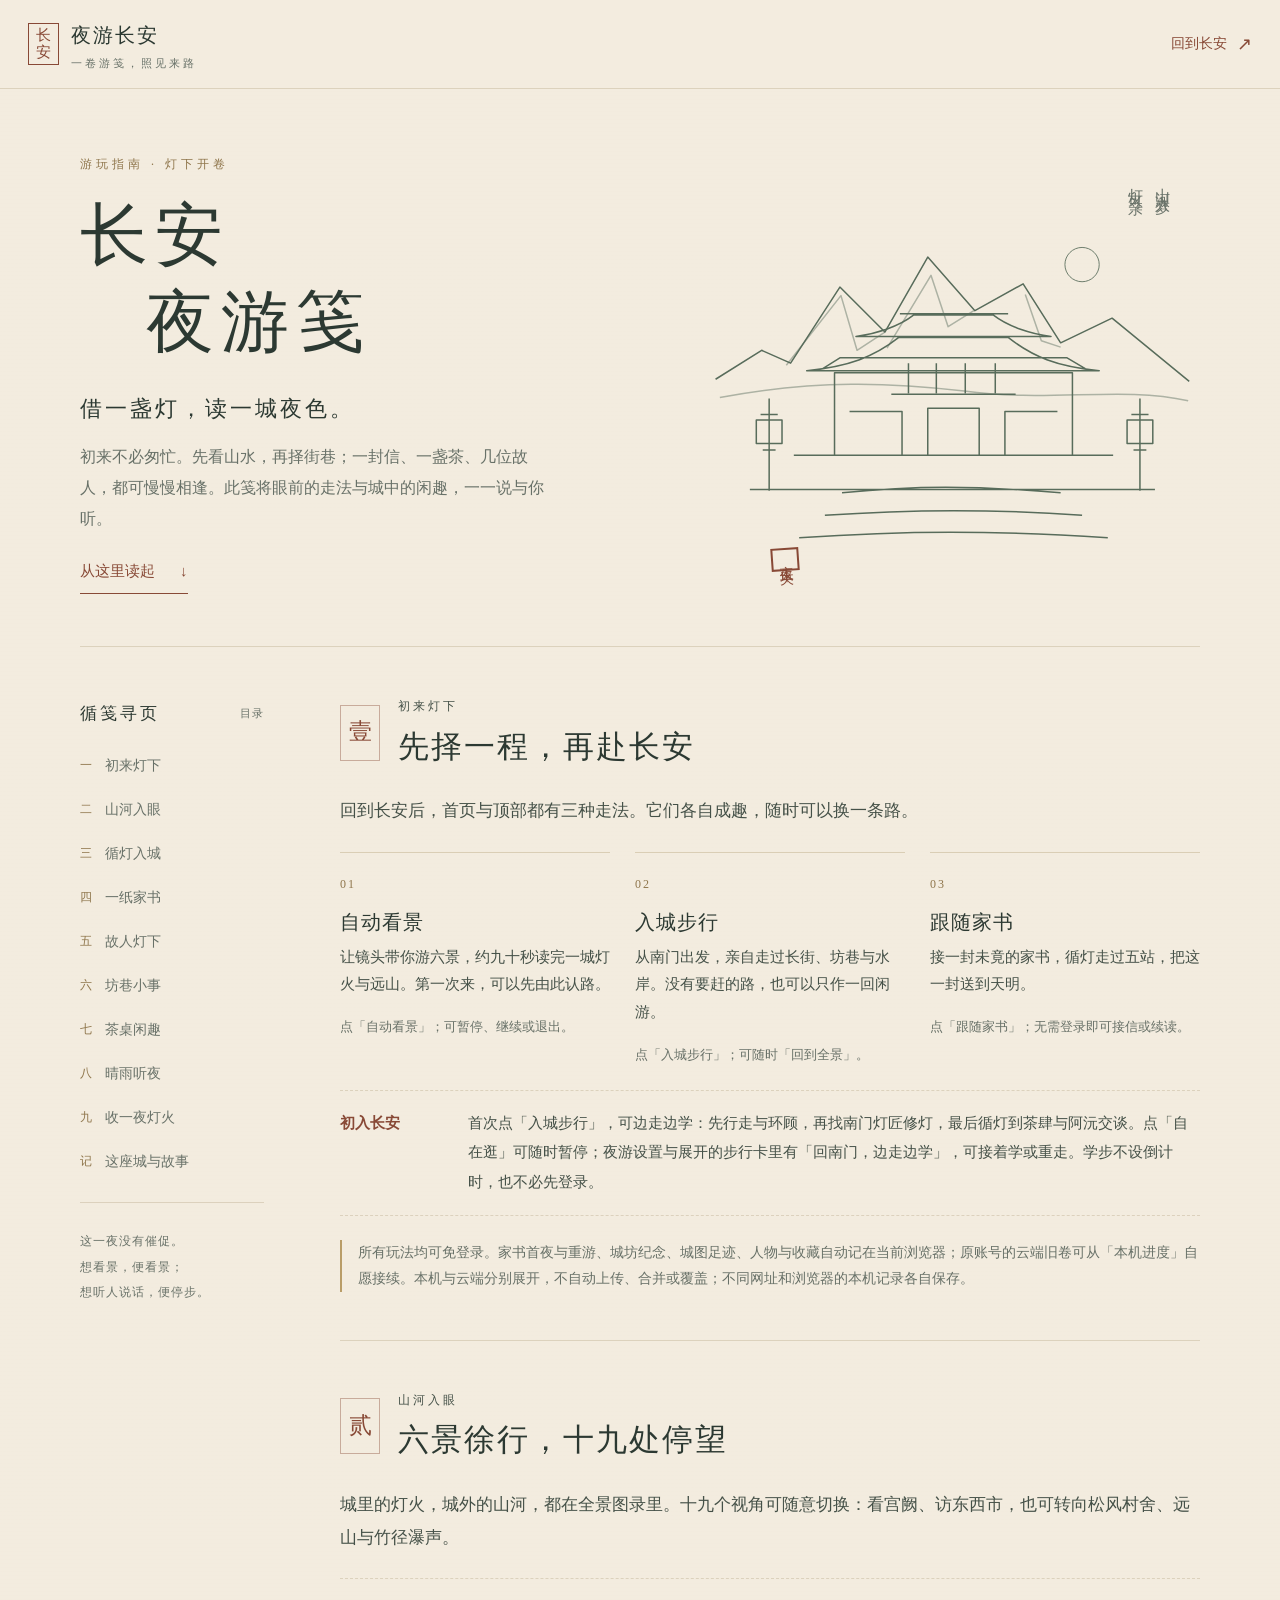
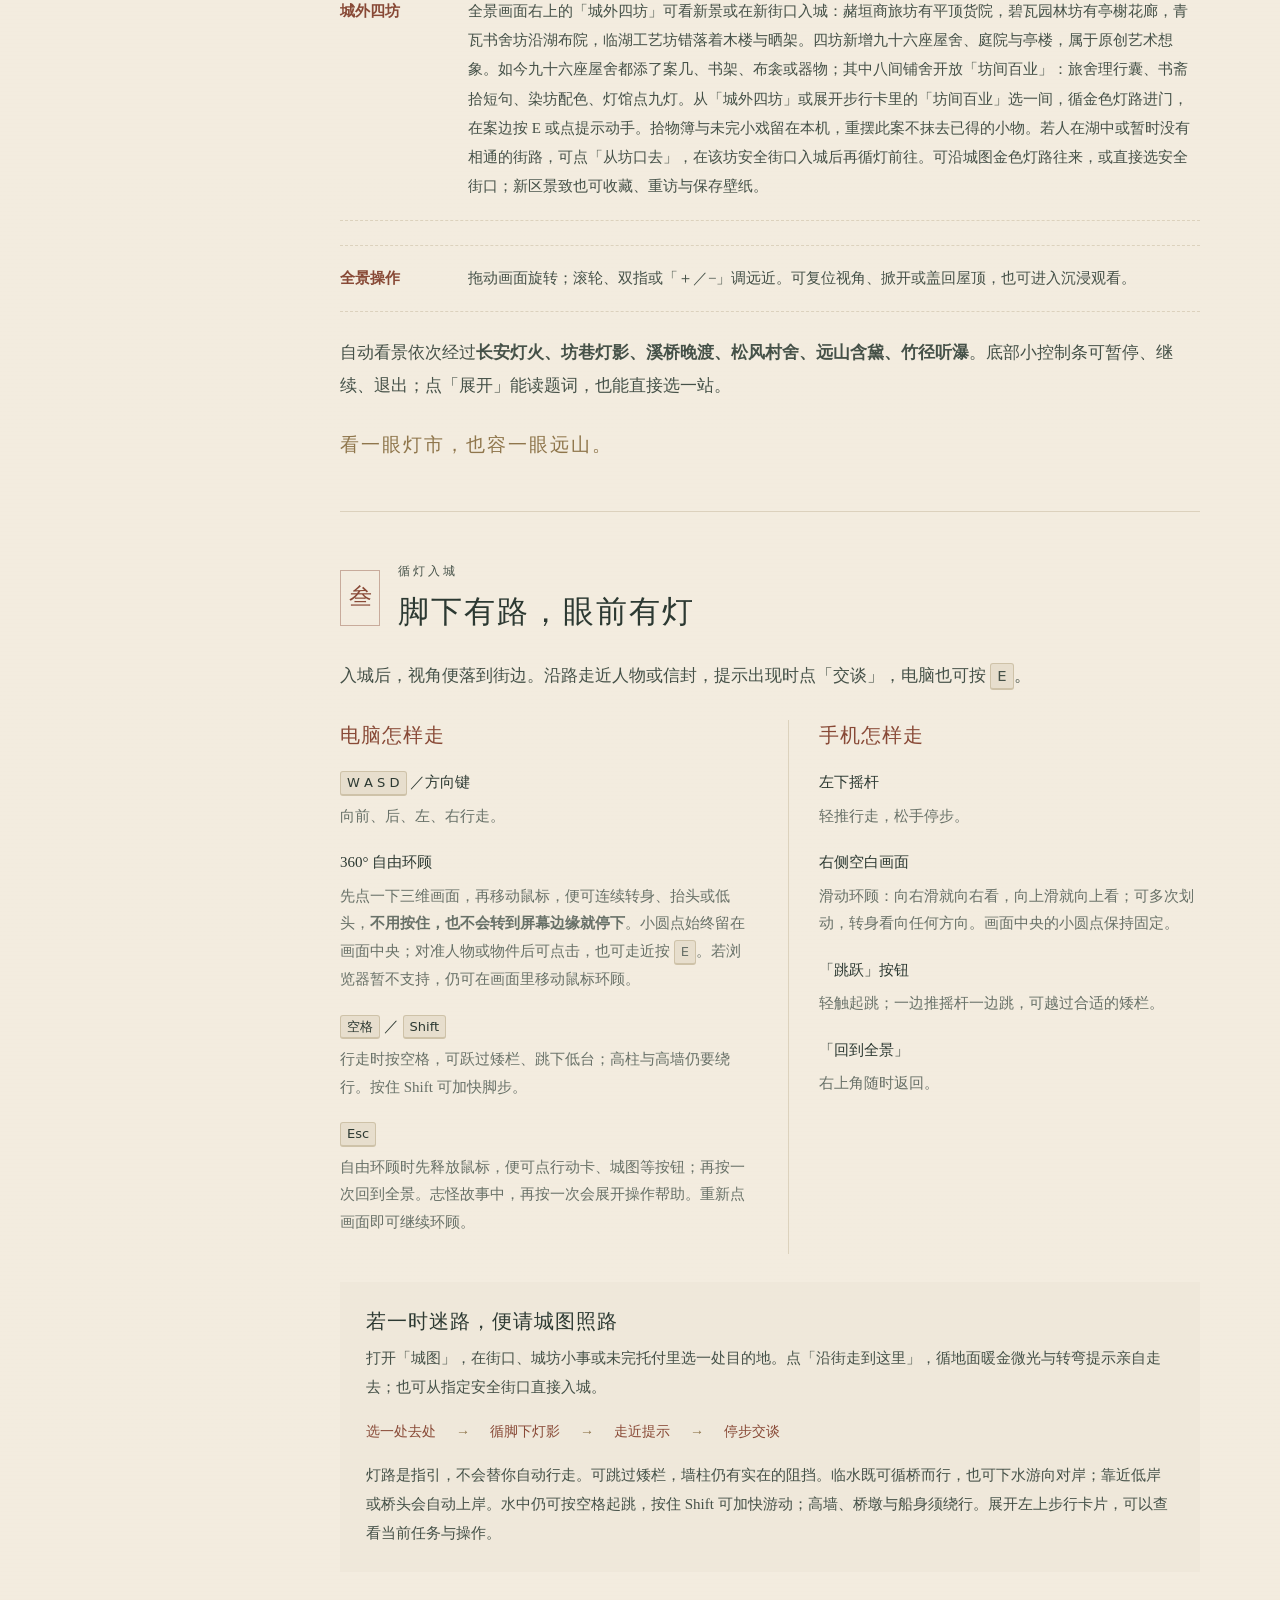
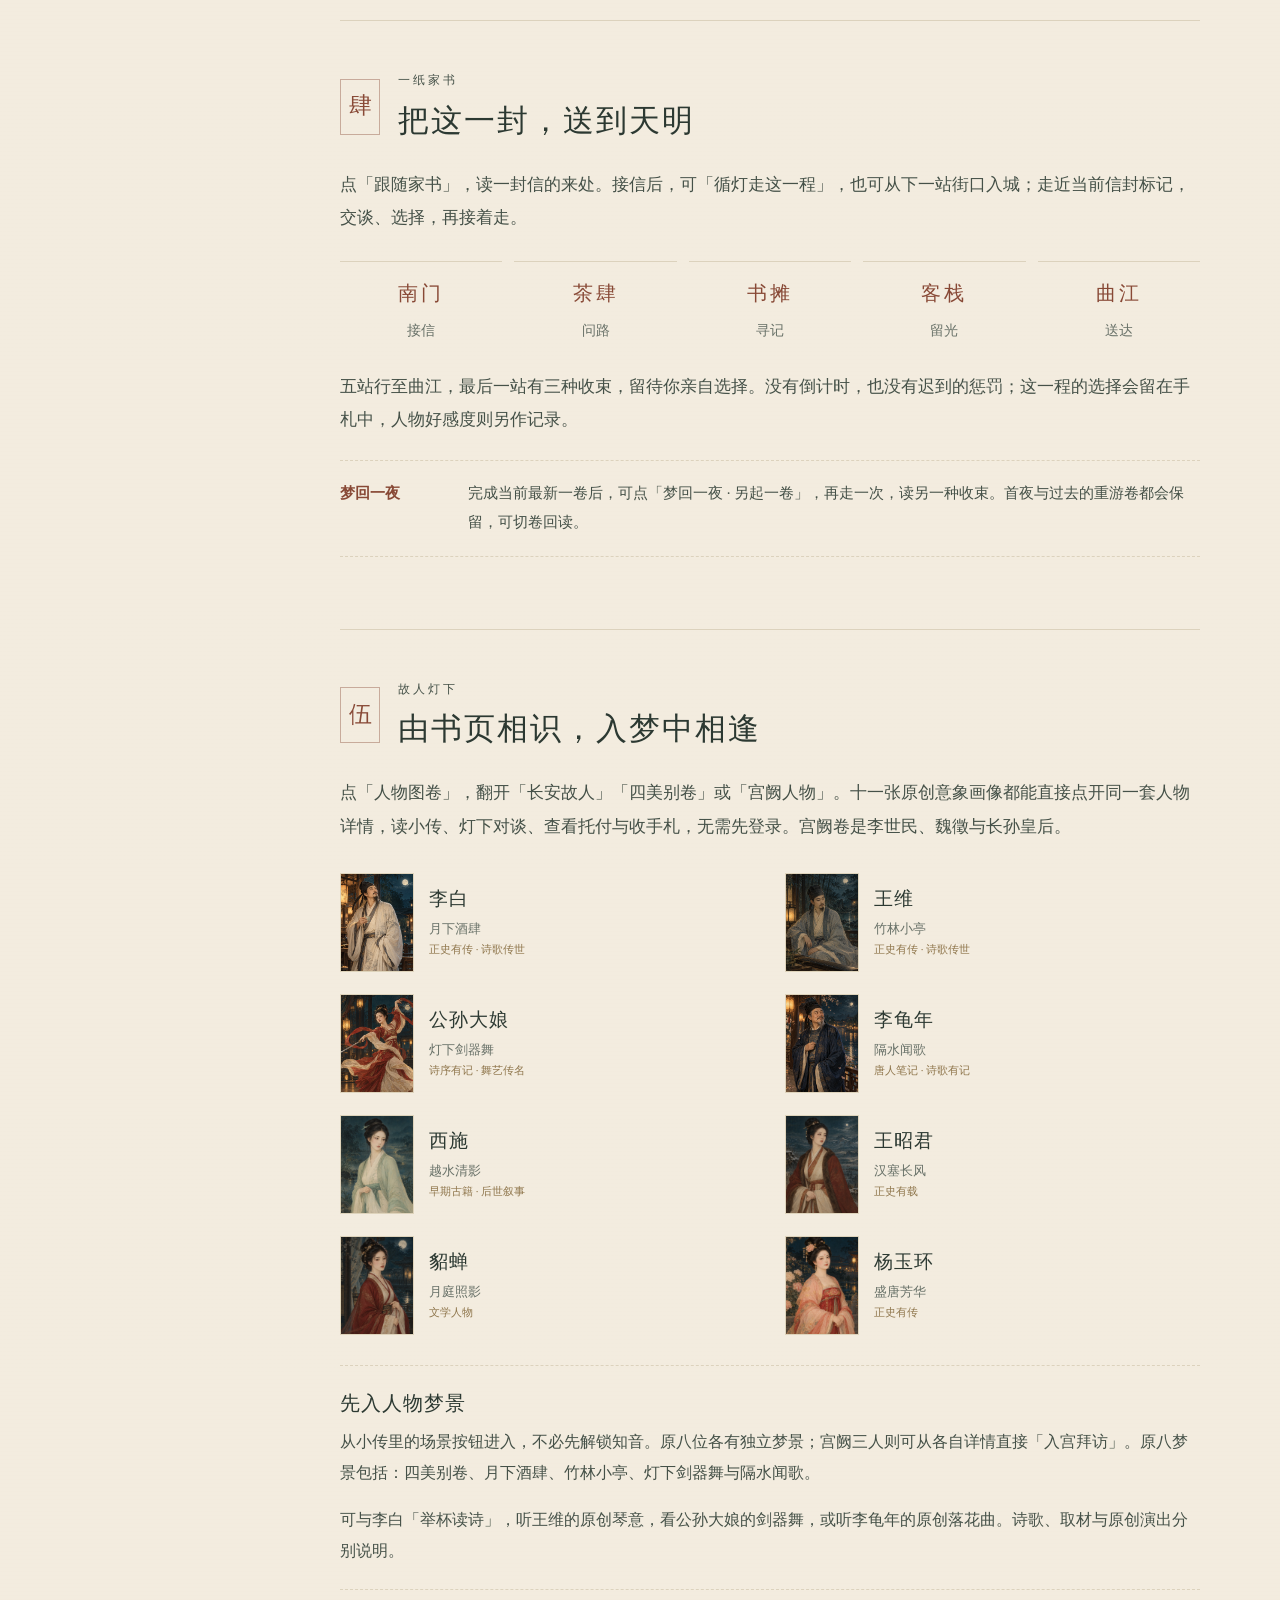
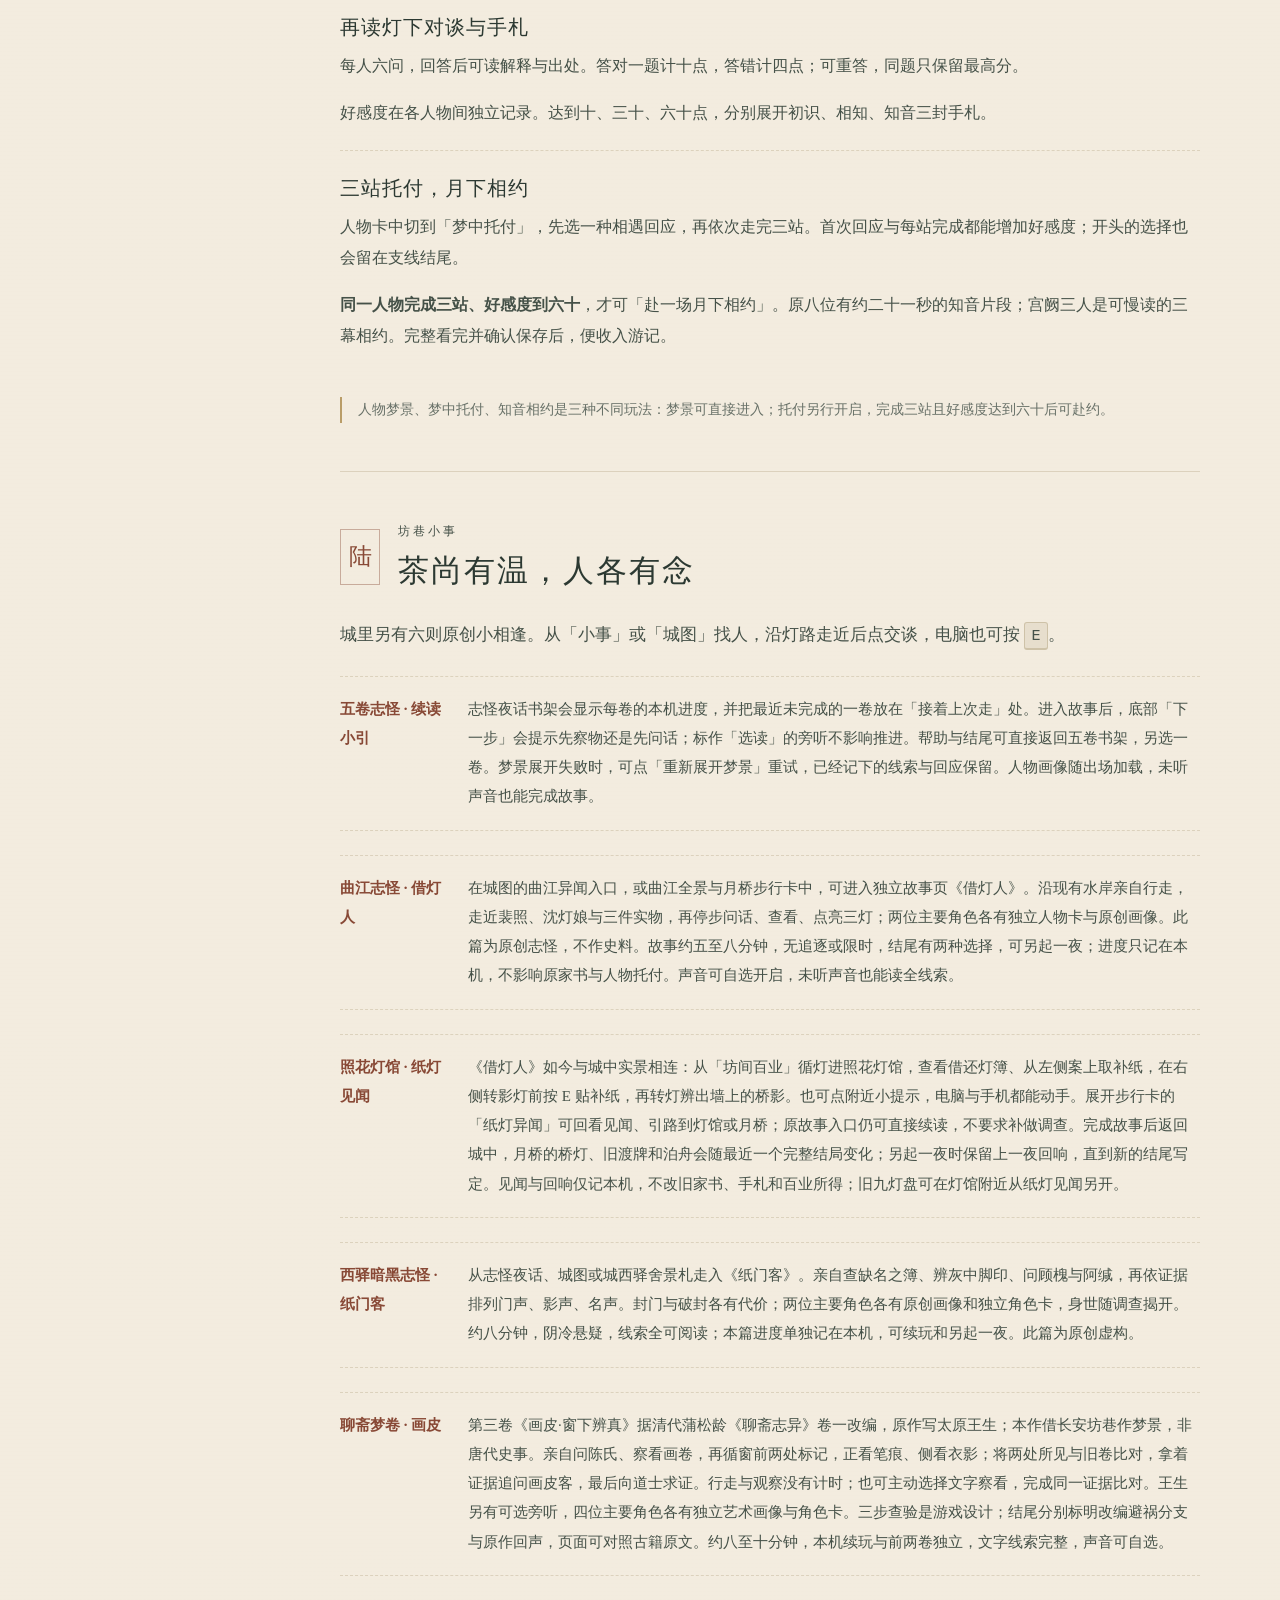
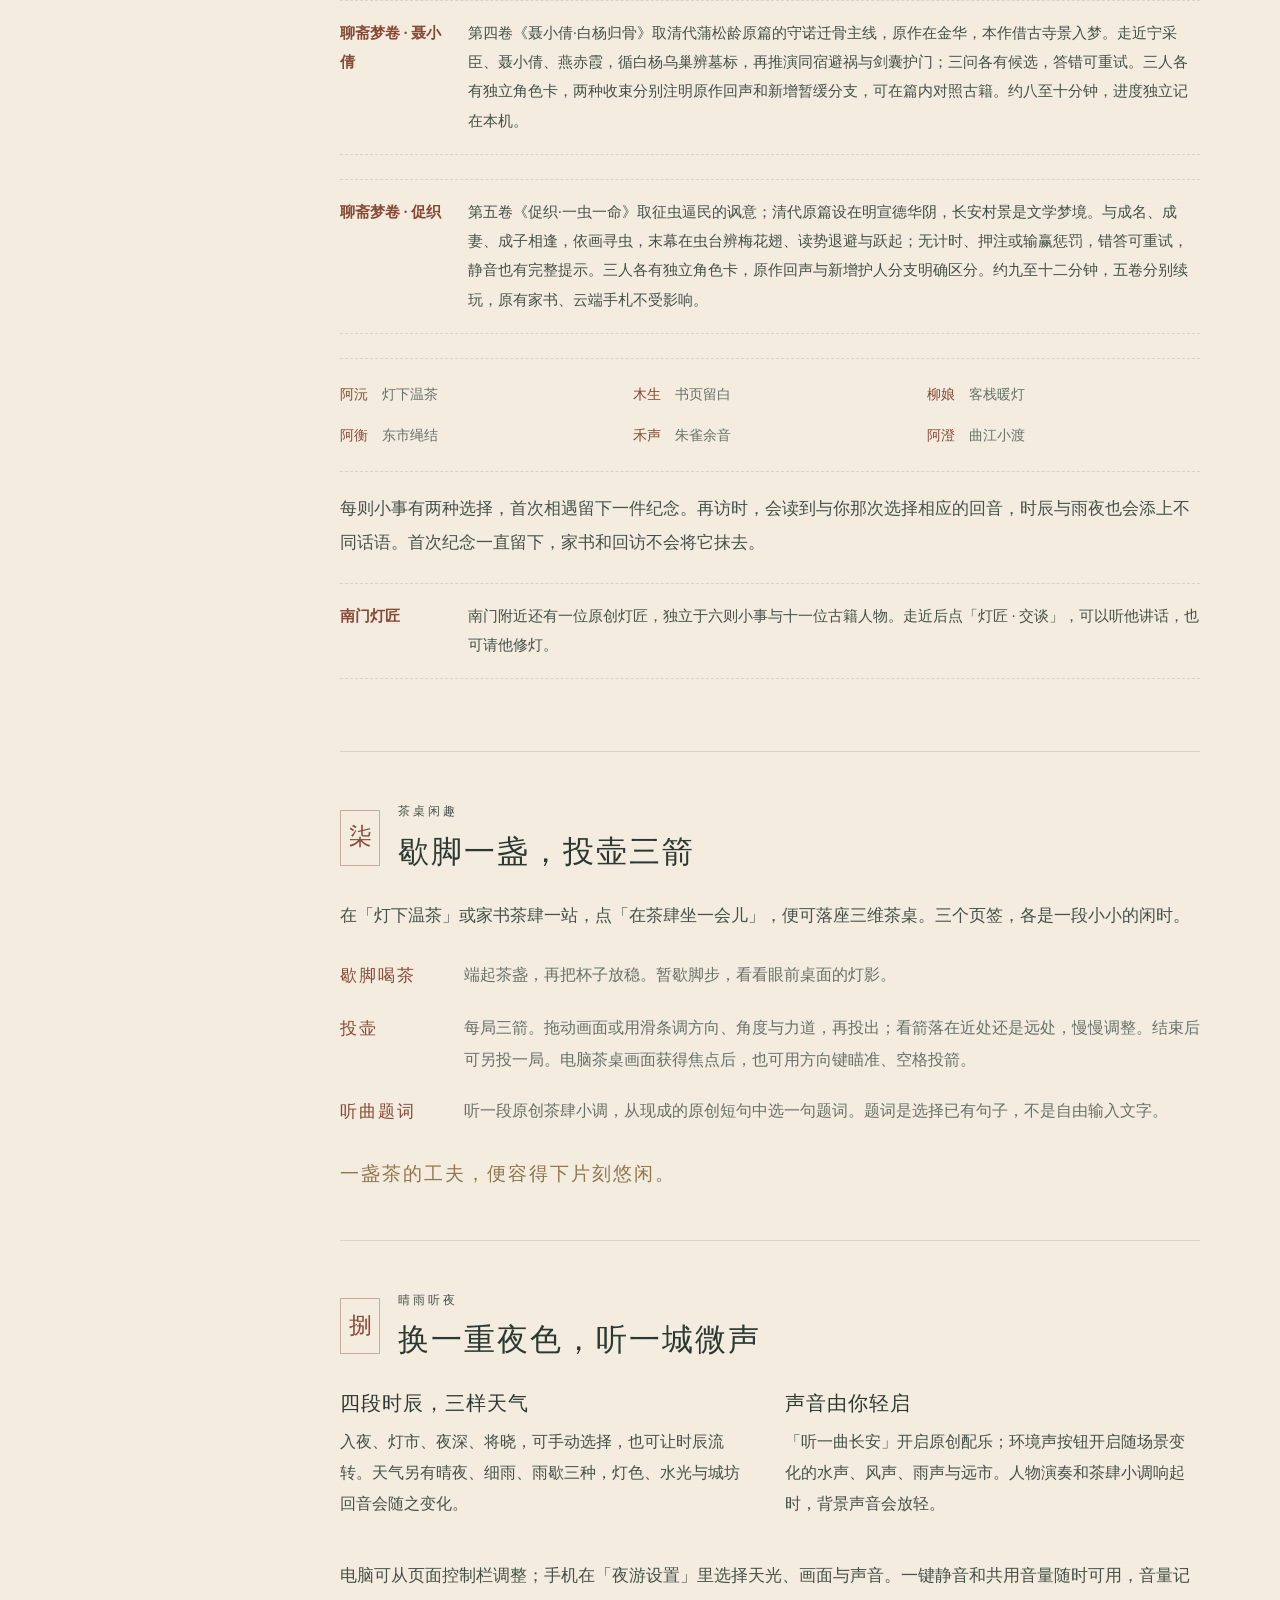
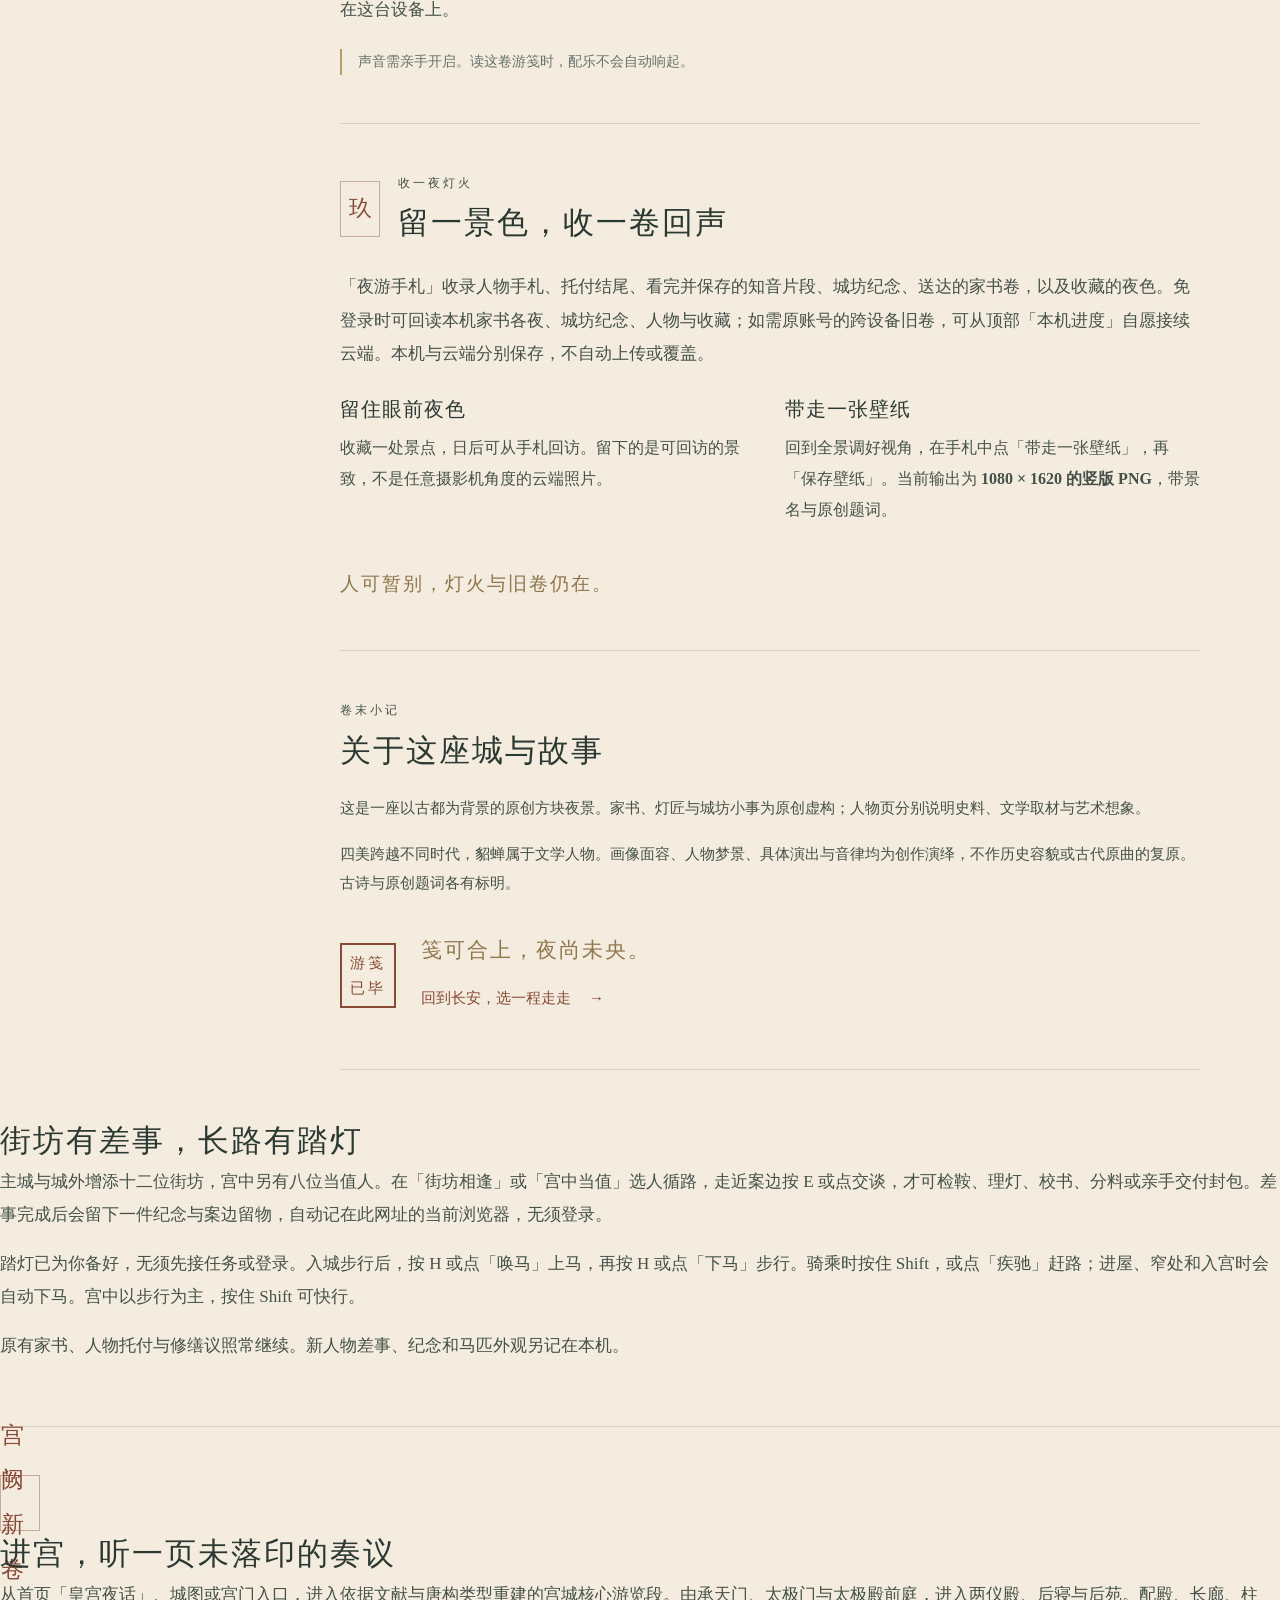
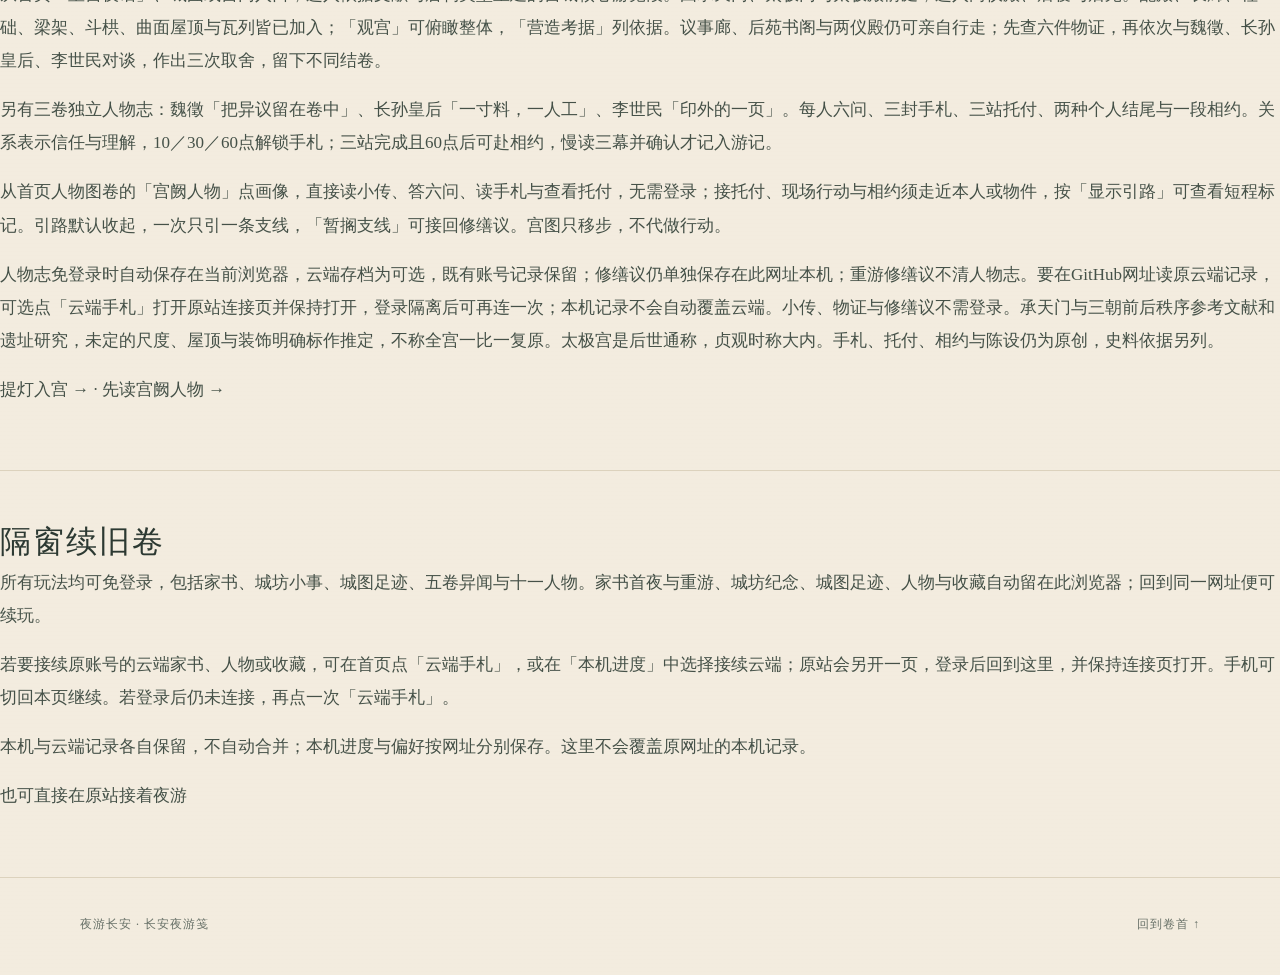
==== commit 37ef71b2: "Publish v67 working townspeople and player horse" ====
--- a/guide.html
+++ b/guide.html
@@ -55,7 +55,7 @@
     <section id="about" class="chapter closing-note" tabindex="-1" aria-labelledby="about-title"><p class="chapter-kicker">卷末小记</p><h2 id="about-title">关于这座城与故事</h2><p>这是一座以古都为背景的原创方块夜景。家书、灯匠与城坊小事为原创虚构；人物页分别说明史料、文学取材与艺术想象。</p><p>四美跨越不同时代，貂蝉属于文学人物。画像面容、人物梦景、具体演出与音律均为创作演绎，不作历史容貌或古代原曲的复原。古诗与原创题词各有标明。</p><div class="closing-line"><span class="closing-seal" aria-hidden="true">游笺<br>已毕</span><div><p>笺可合上，夜尚未央。</p><a class="return-link" href="./">回到长安，选一程走走 <span aria-hidden="true">→</span></a></div></div></section>
    </div>
   </div>
- <section id="palace" class="chapter"><span class="chapter-number">宫阙新卷</span><h2>进宫，听一页未落印的奏议</h2><p>从首页「皇宫夜话」、城图或宫门入口，进入依据文献与唐构类型重建的宫城核心游览段。由承天门、太极门与太极殿前庭，进入两仪殿、后寝与后苑。配殿、长廊、柱础、梁架、斗栱、曲面屋顶与瓦列皆已加入；「观宫」可俯瞰整体，「营造考据」列依据。议事廊、后苑书阁与两仪殿仍可亲自行走；先查六件物证，再依次与魏徵、长孙皇后、李世民对谈，作出三次取舍，留下不同结卷。</p><p>另有三卷独立人物志：魏徵「把异议留在卷中」、长孙皇后「一寸料，一人工」、李世民「印外的一页」。每人六问、三封手札、三站托付、两种个人结尾与一段相约。关系表示信任与理解，10／30／60点解锁手札；三站完成且60点后可赴相约，慢读三幕并确认才记入游记。</p><p>从首页人物图卷的「宫阙人物」点画像，直接读小传、答六问、读手札与查看托付，无需登录；接托付、现场行动与相约须走近本人或物件，按「显示引路」可查看短程标记。引路默认收起，一次只引一条支线，「暂搁支线」可接回修缮议。宫图只移步，不代做行动。</p><p>人物志免登录时自动保存在当前浏览器，云端存档为可选，既有账号记录保留；修缮议仍单独保存在此网址本机；重游修缮议不清人物志。要在GitHub网址读原云端记录，可选点「云端手札」打开原站连接页并保持打开，登录隔离后可再连一次；本机记录不会自动覆盖云端。小传、物证与修缮议不需登录。承天门与三朝前后秩序参考文献和遗址研究，未定的尺度、屋顶与装饰明确标作推定，不称全宫一比一复原。太极宫是后世通称，贞观时称大内。手札、托付、相约与陈设仍为原创，史料依据另列。</p><p><a href="palace.html">提灯入宫 →</a> · <a href="./?person=li-shimin">先读宫阙人物 →</a></p></section><section id="pages-cloud" class="chapter" tabindex="-1" aria-labelledby="pages-cloud-title"><h2 id="pages-cloud-title">隔窗续旧卷</h2><p>所有玩法均可免登录，包括家书、城坊小事、城图足迹、五卷异闻与十一人物。家书首夜与重游、城坊纪念、城图足迹、人物与收藏自动留在此浏览器；回到同一网址便可续玩。</p><p>若要接续原账号的云端家书、人物或收藏，可在首页点「云端手札」，或在「本机进度」中选择接续云端；原站会另开一页，登录后回到这里，并保持连接页打开。手机可切回本页继续。若登录后仍未连接，再点一次「云端手札」。</p><p>本机与云端记录各自保留，不自动合并；本机进度与偏好按网址分别保存。这里不会覆盖原网址的本机记录。</p><p><a href="https://changan-voxel-night-k3.y24015354.chatgpt.site/">也可直接在原站接着夜游</a></p></section></main>
+ <section id="town-and-horse" class="chapter"><h2>街坊有差事，长路有踏灯</h2><p>主城与城外增添十二位街坊，宫中另有八位当值人。在「街坊相逢」或「宫中当值」选人循路，走近案边按 E 或点交谈，才可检鞍、理灯、校书、分料或亲手交付封包。差事完成后会留下一件纪念与案边留物，自动记在此网址的当前浏览器，无须登录。</p><p>踏灯已为你备好，无须先接任务或登录。入城步行后，按 H 或点「唤马」上马，再按 H 或点「下马」步行。骑乘时按住 Shift，或点「疾驰」赶路；进屋、窄处和入宫时会自动下马。宫中以步行为主，按住 Shift 可快行。</p><p>原有家书、人物托付与修缮议照常继续。新人物差事、纪念和马匹外观另记在本机。</p></section><section id="palace" class="chapter"><span class="chapter-number">宫阙新卷</span><h2>进宫，听一页未落印的奏议</h2><p>从首页「皇宫夜话」、城图或宫门入口，进入依据文献与唐构类型重建的宫城核心游览段。由承天门、太极门与太极殿前庭，进入两仪殿、后寝与后苑。配殿、长廊、柱础、梁架、斗栱、曲面屋顶与瓦列皆已加入；「观宫」可俯瞰整体，「营造考据」列依据。议事廊、后苑书阁与两仪殿仍可亲自行走；先查六件物证，再依次与魏徵、长孙皇后、李世民对谈，作出三次取舍，留下不同结卷。</p><p>另有三卷独立人物志：魏徵「把异议留在卷中」、长孙皇后「一寸料，一人工」、李世民「印外的一页」。每人六问、三封手札、三站托付、两种个人结尾与一段相约。关系表示信任与理解，10／30／60点解锁手札；三站完成且60点后可赴相约，慢读三幕并确认才记入游记。</p><p>从首页人物图卷的「宫阙人物」点画像，直接读小传、答六问、读手札与查看托付，无需登录；接托付、现场行动与相约须走近本人或物件，按「显示引路」可查看短程标记。引路默认收起，一次只引一条支线，「暂搁支线」可接回修缮议。宫图只移步，不代做行动。</p><p>人物志免登录时自动保存在当前浏览器，云端存档为可选，既有账号记录保留；修缮议仍单独保存在此网址本机；重游修缮议不清人物志。要在GitHub网址读原云端记录，可选点「云端手札」打开原站连接页并保持打开，登录隔离后可再连一次；本机记录不会自动覆盖云端。小传、物证与修缮议不需登录。承天门与三朝前后秩序参考文献和遗址研究，未定的尺度、屋顶与装饰明确标作推定，不称全宫一比一复原。太极宫是后世通称，贞观时称大内。手札、托付、相约与陈设仍为原创，史料依据另列。</p><p><a href="palace.html">提灯入宫 →</a> · <a href="./?person=li-shimin">先读宫阙人物 →</a></p></section><section id="pages-cloud" class="chapter" tabindex="-1" aria-labelledby="pages-cloud-title"><h2 id="pages-cloud-title">隔窗续旧卷</h2><p>所有玩法均可免登录，包括家书、城坊小事、城图足迹、五卷异闻与十一人物。家书首夜与重游、城坊纪念、城图足迹、人物与收藏自动留在此浏览器；回到同一网址便可续玩。</p><p>若要接续原账号的云端家书、人物或收藏，可在首页点「云端手札」，或在「本机进度」中选择接续云端；原站会另开一页，登录后回到这里，并保持连接页打开。手机可切回本页继续。若登录后仍未连接，再点一次「云端手札」。</p><p>本机与云端记录各自保留，不自动合并；本机进度与偏好按网址分别保存。这里不会覆盖原网址的本机记录。</p><p><a href="https://changan-voxel-night-k3.y24015354.chatgpt.site/">也可直接在原站接着夜游</a></p></section></main>
  <footer class="book-footer"><span>夜游长安 · 长安夜游笺</span><a href="#book-title">回到卷首 ↑</a></footer>
 </body>
 </html>
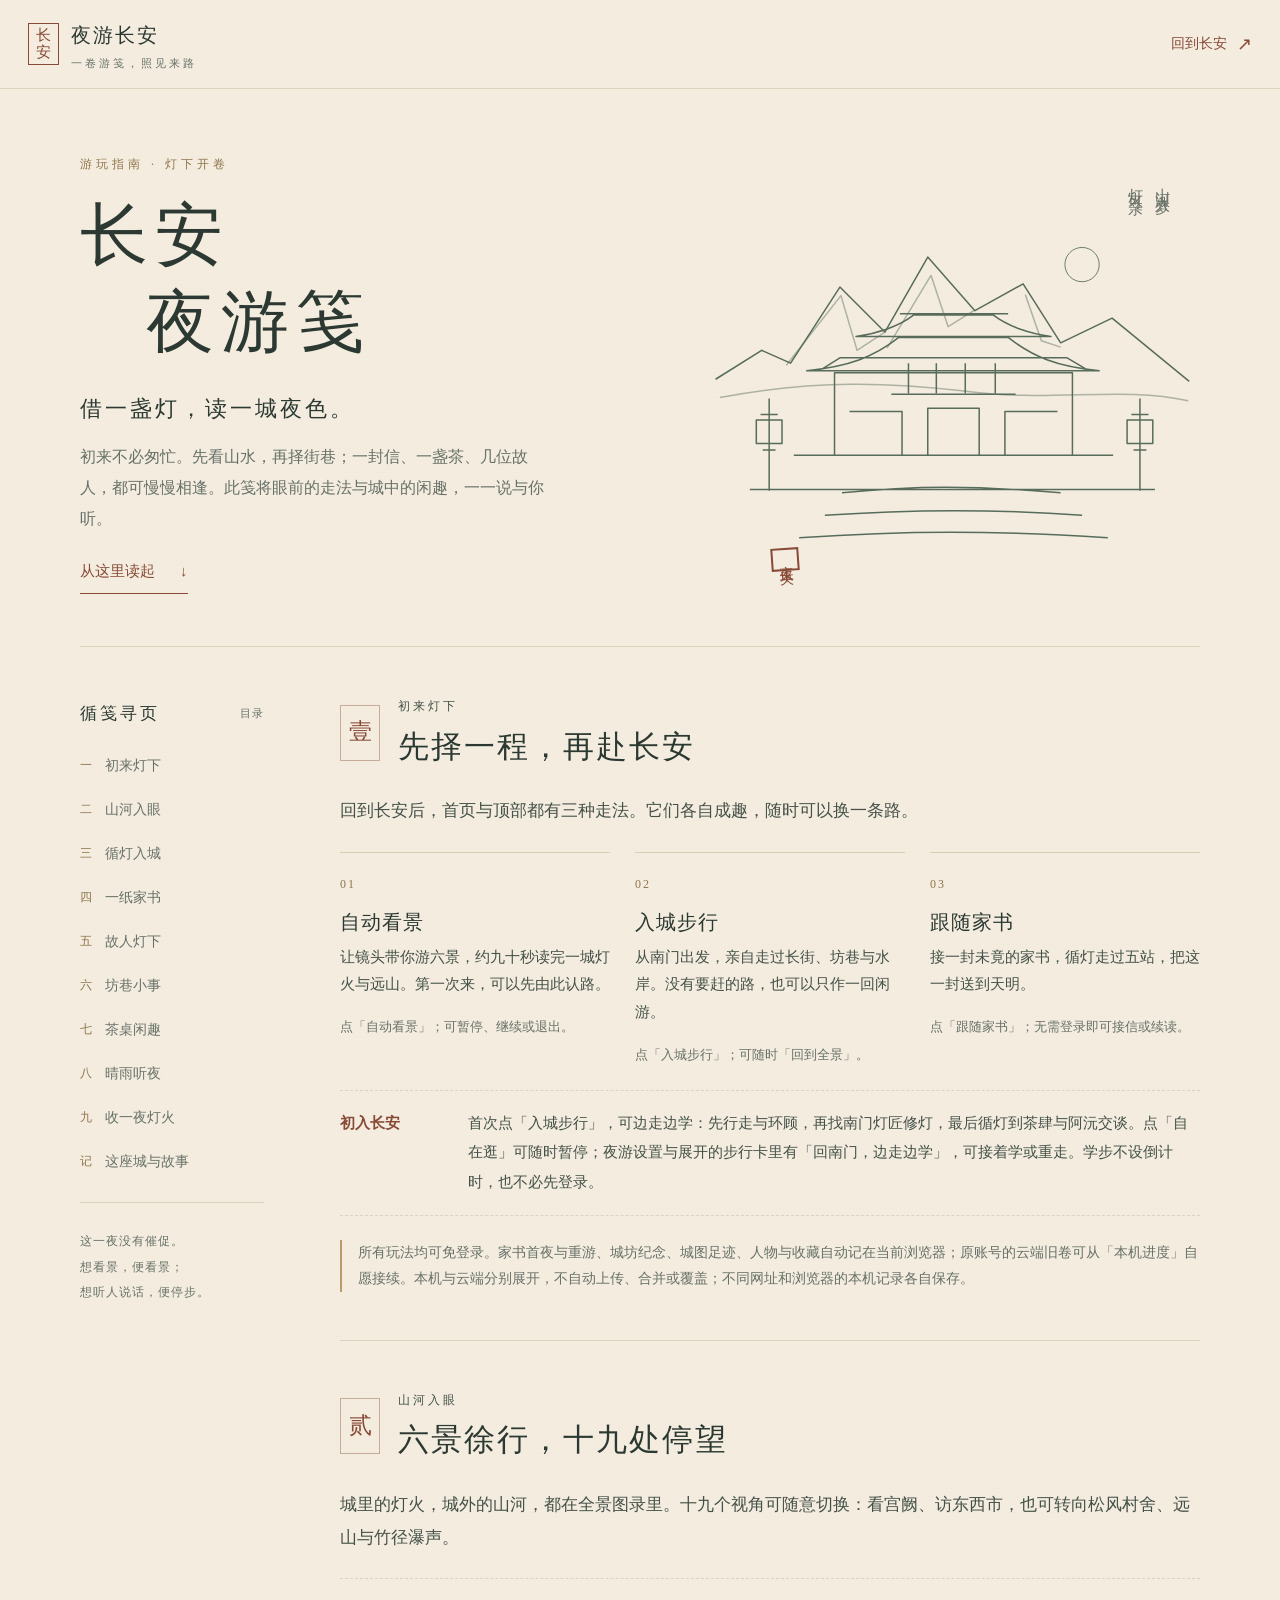
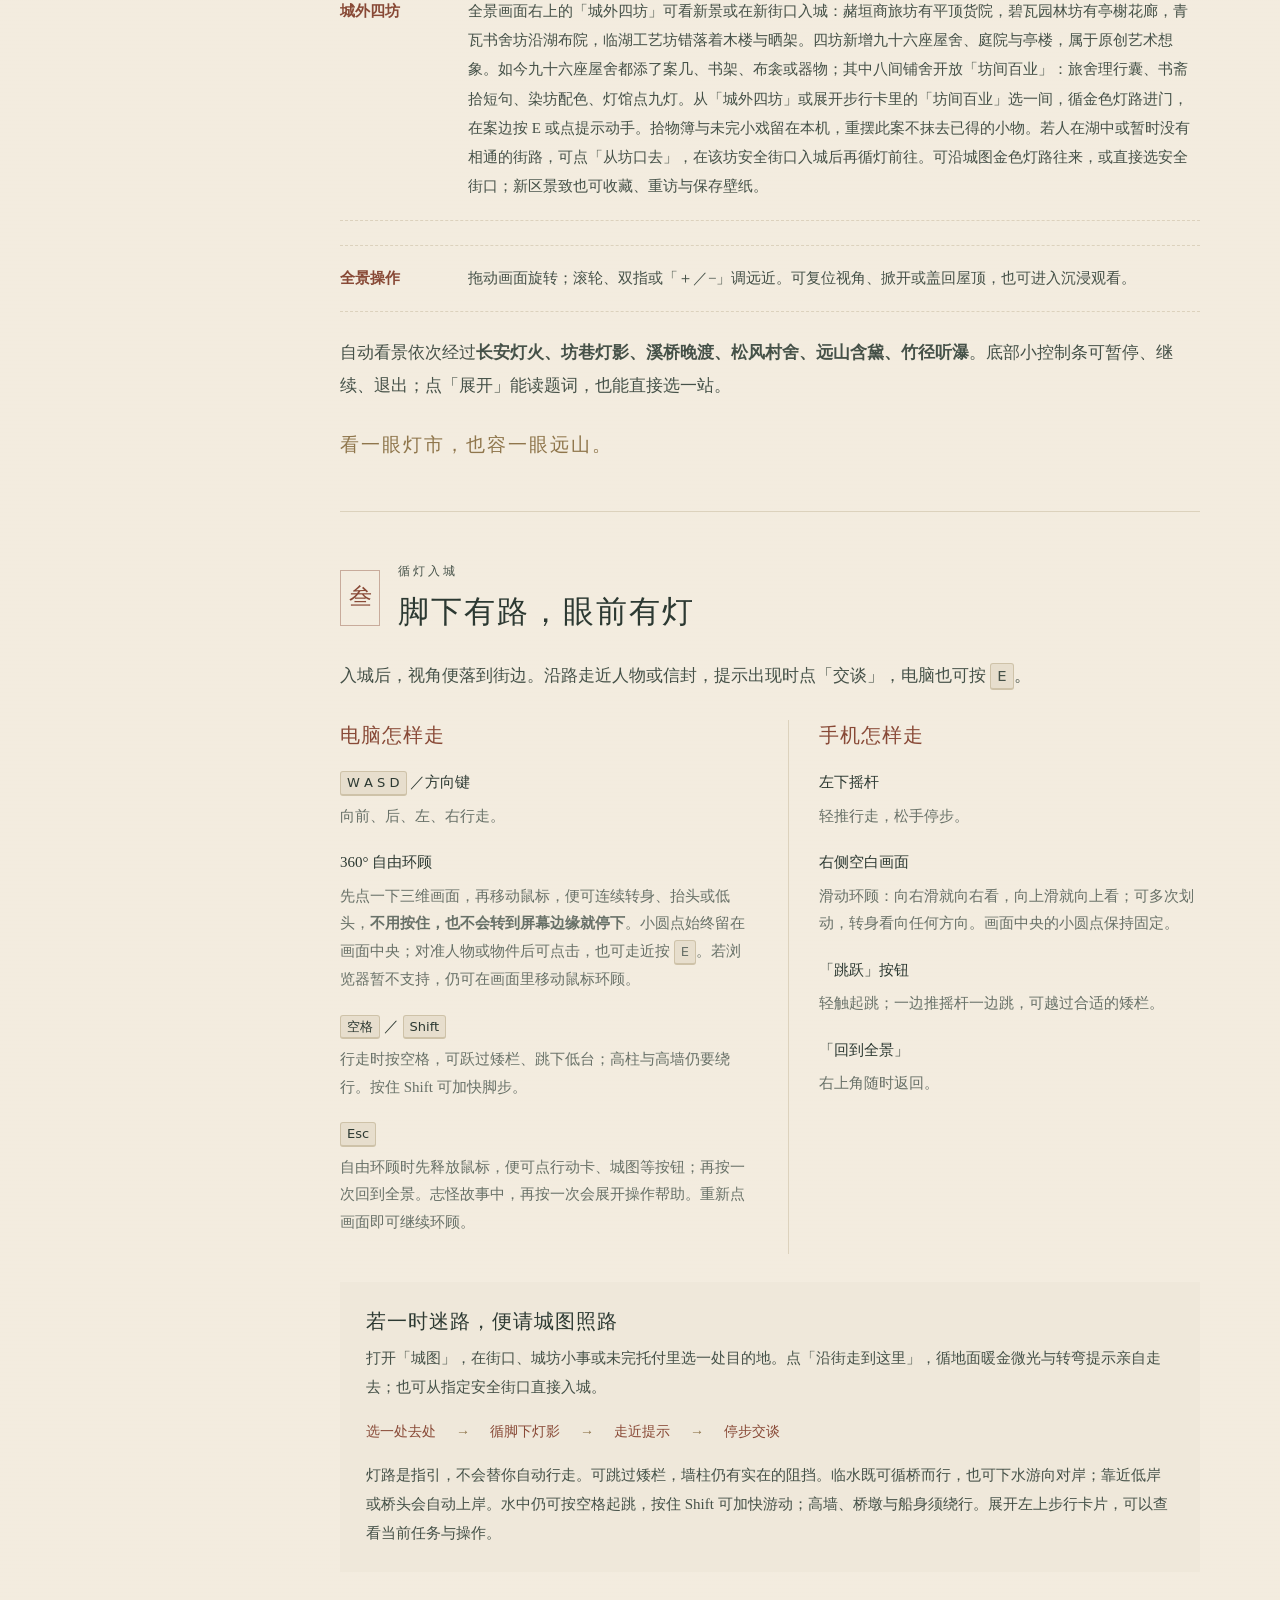
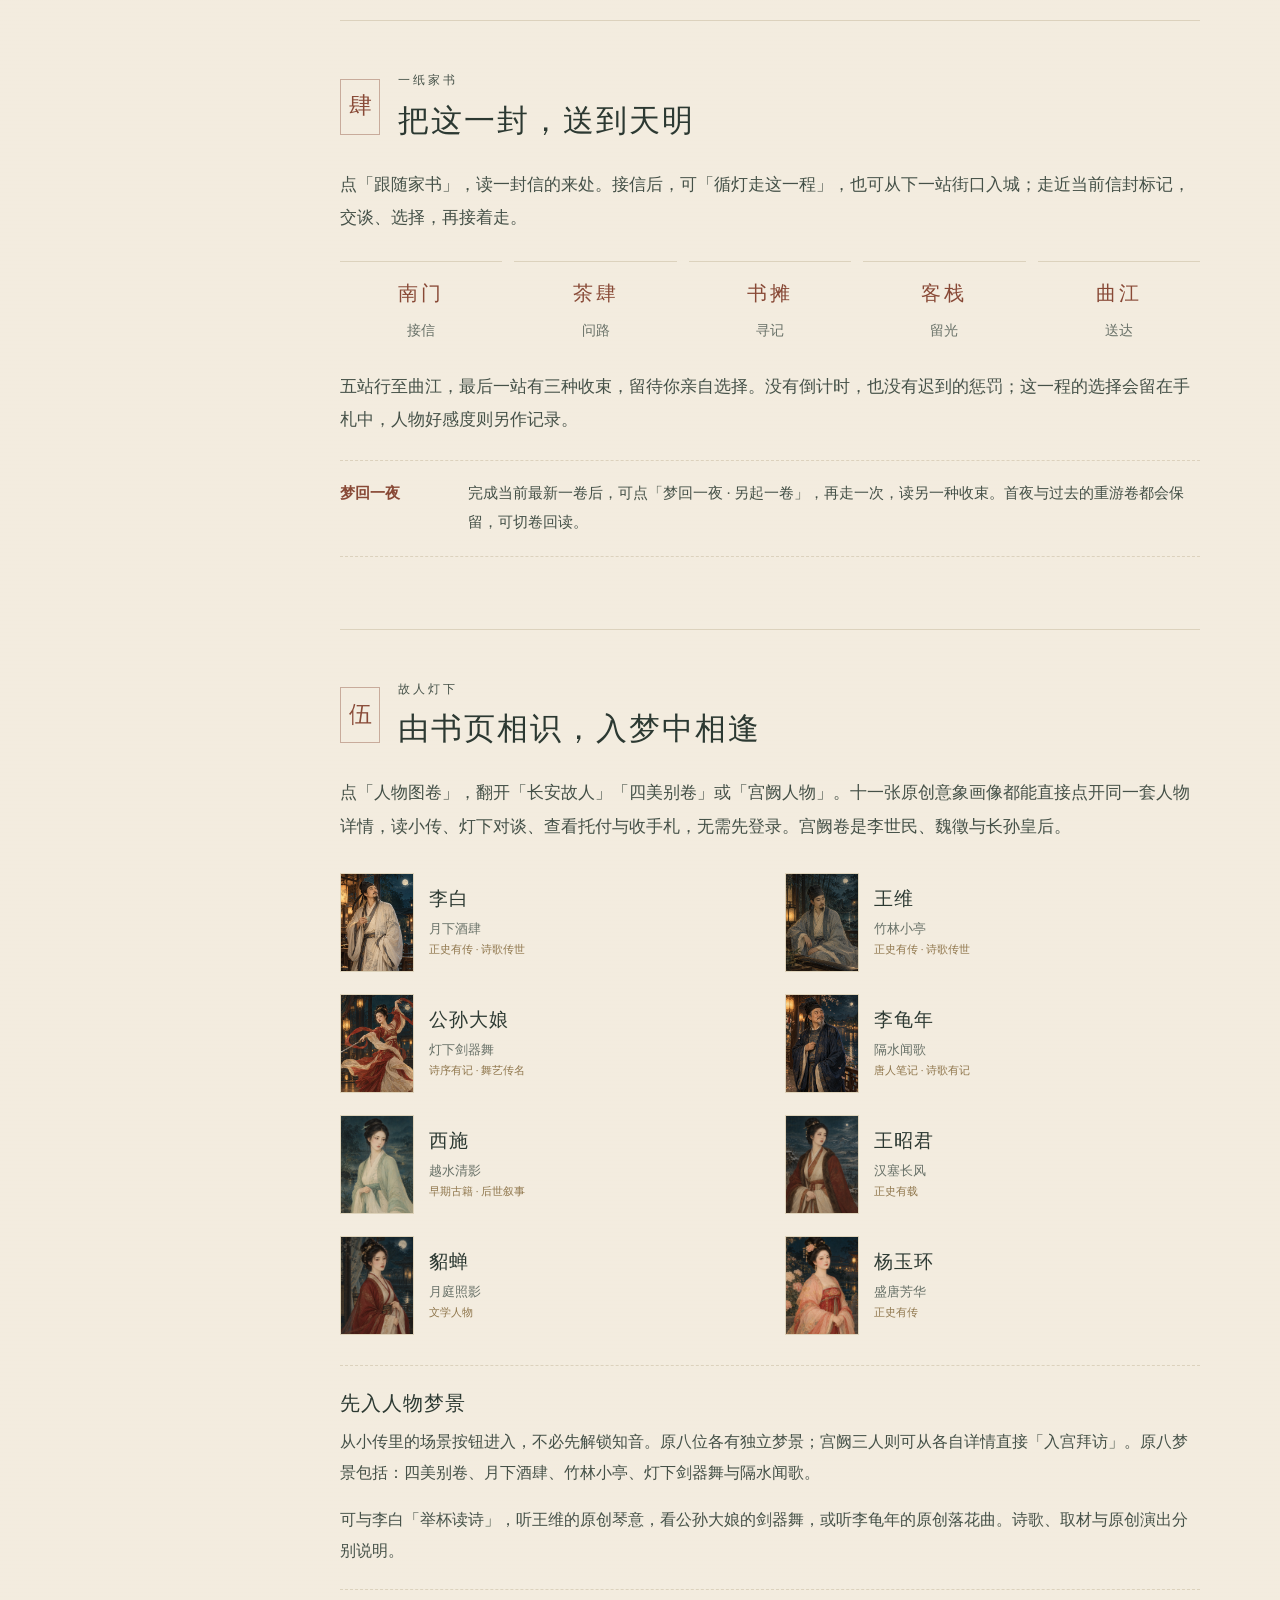
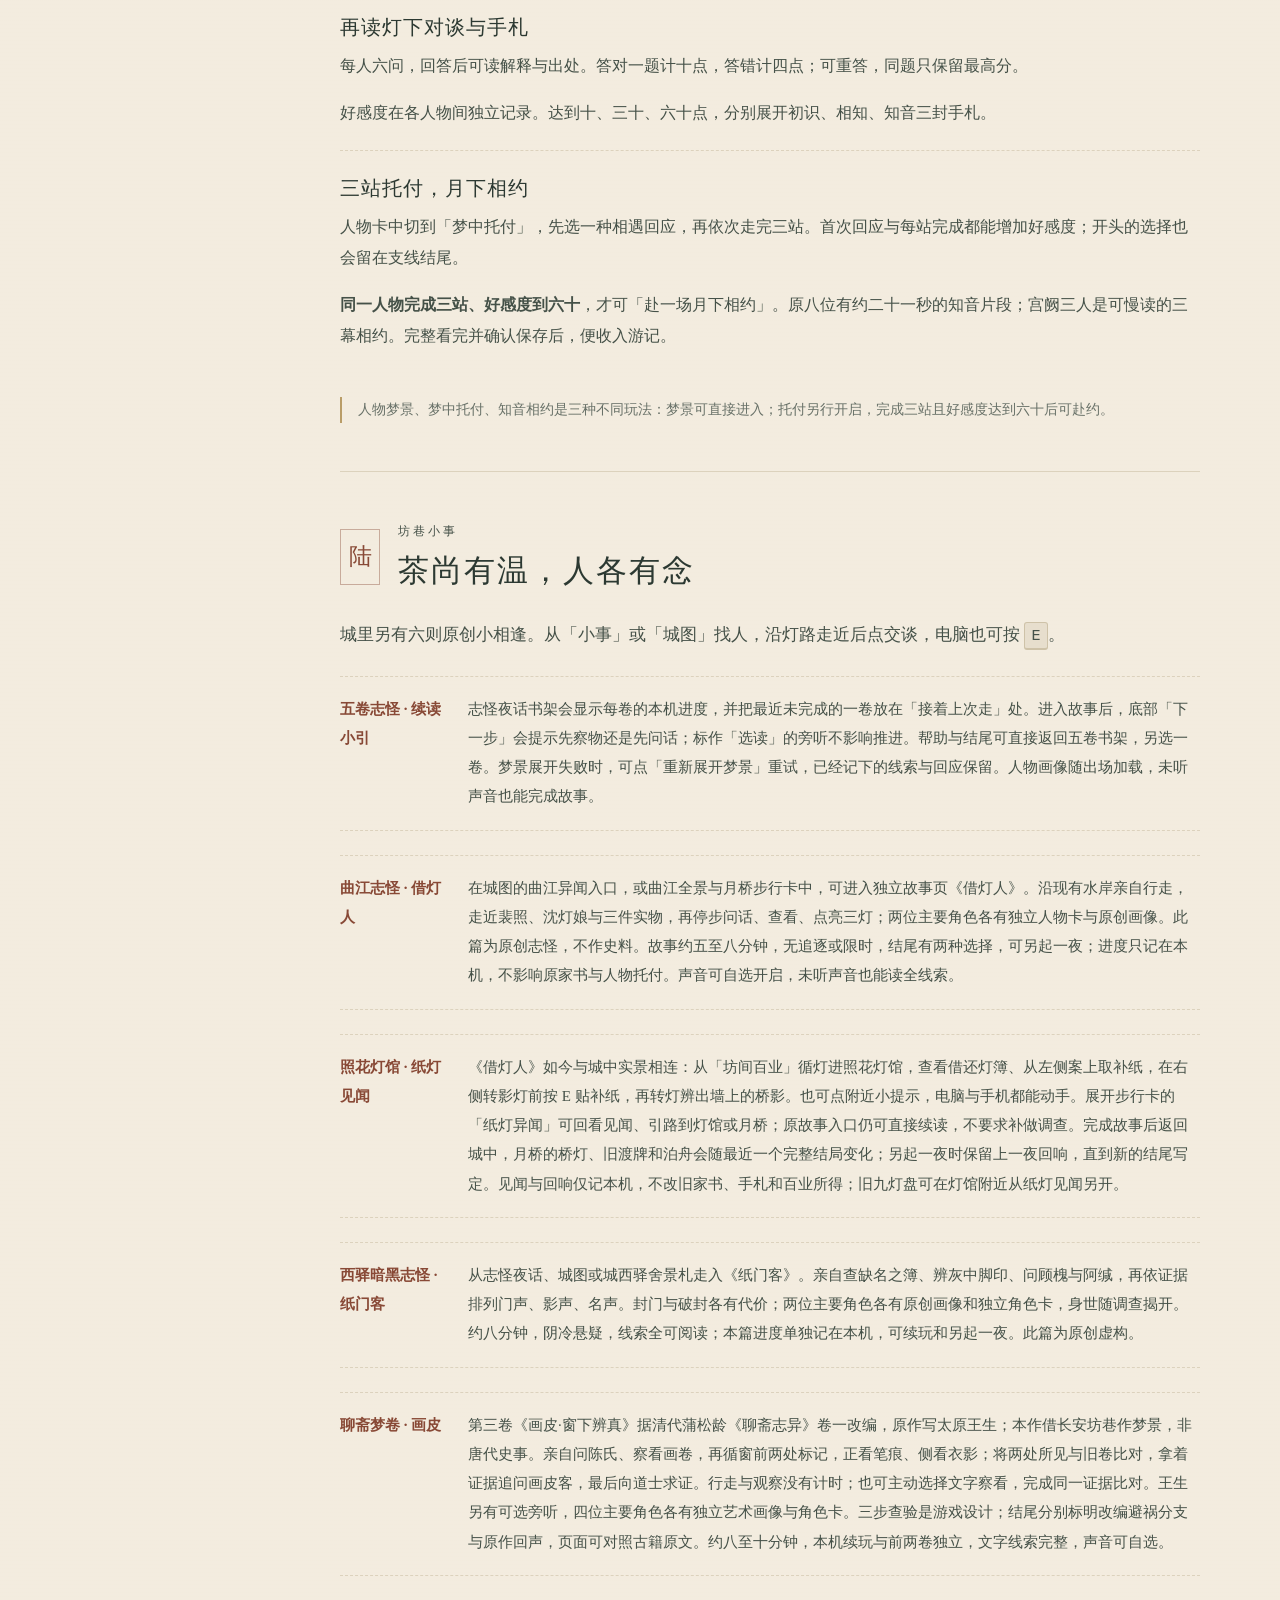
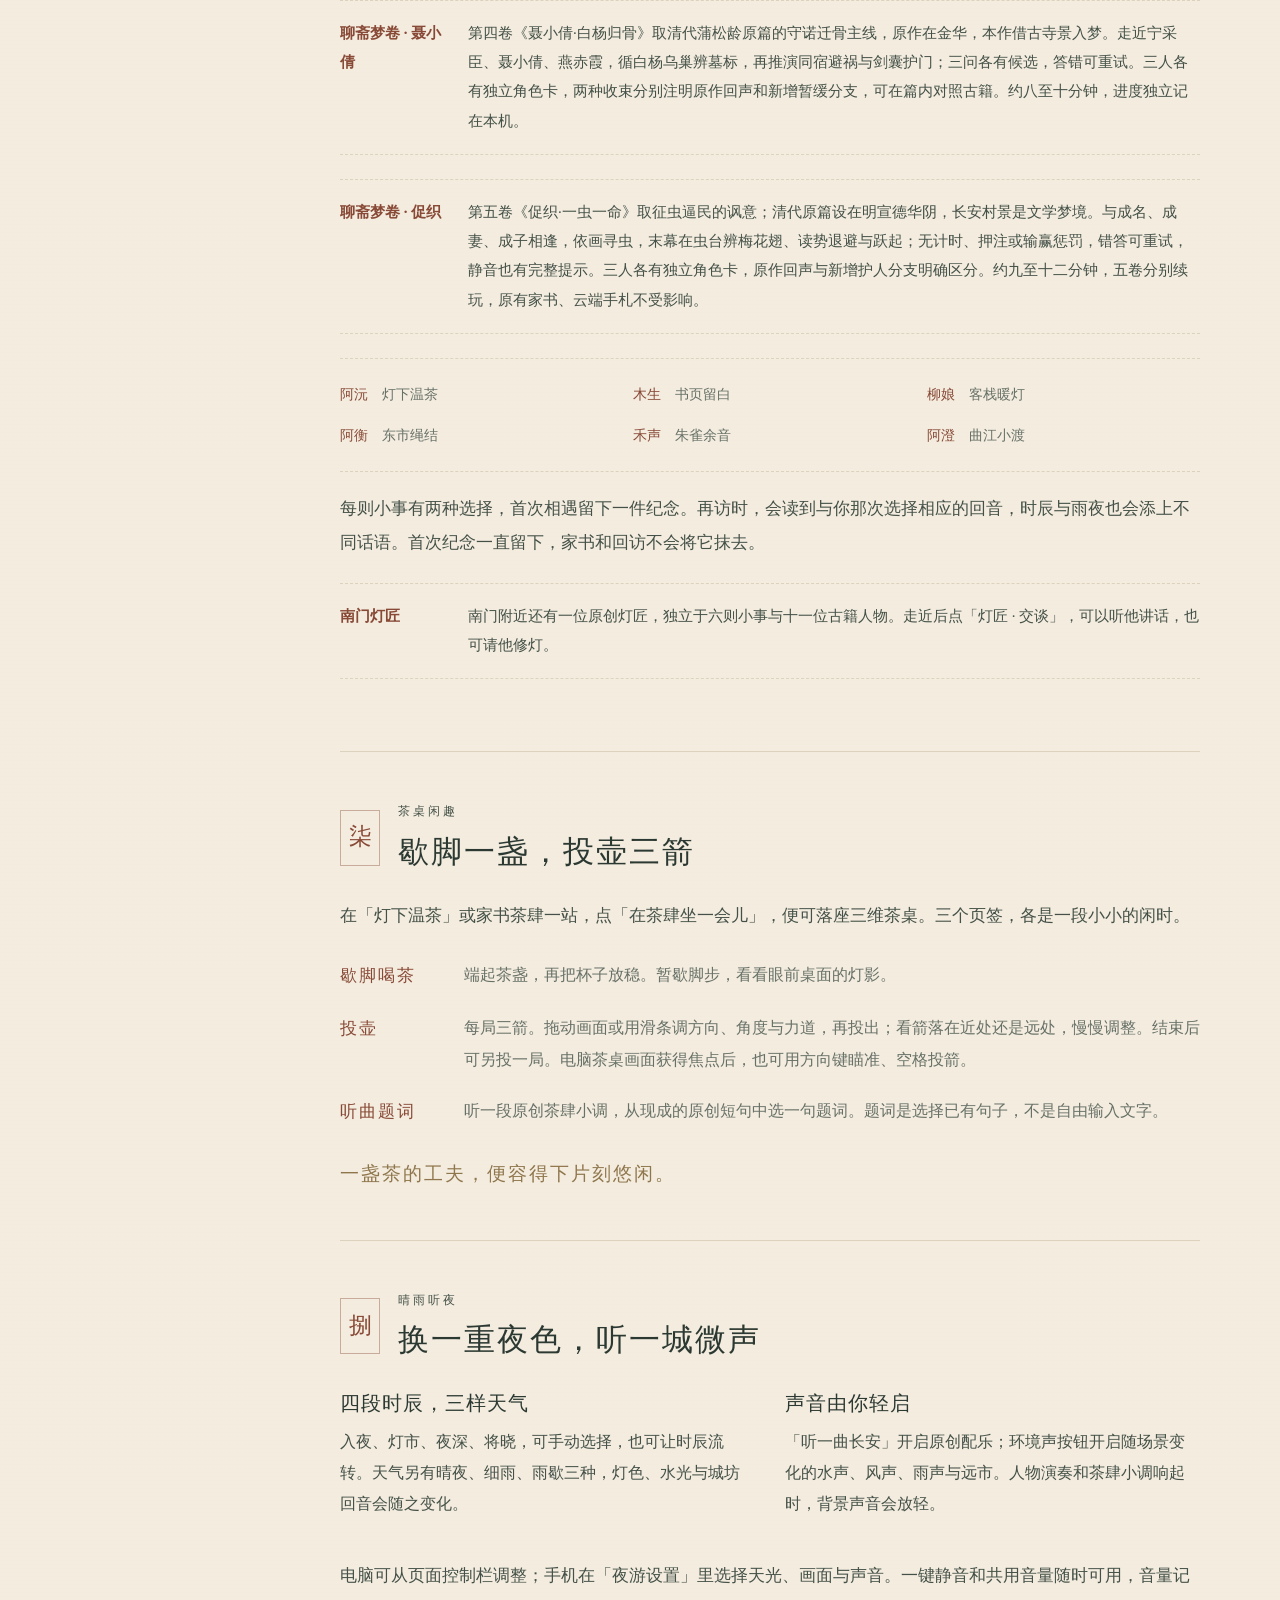
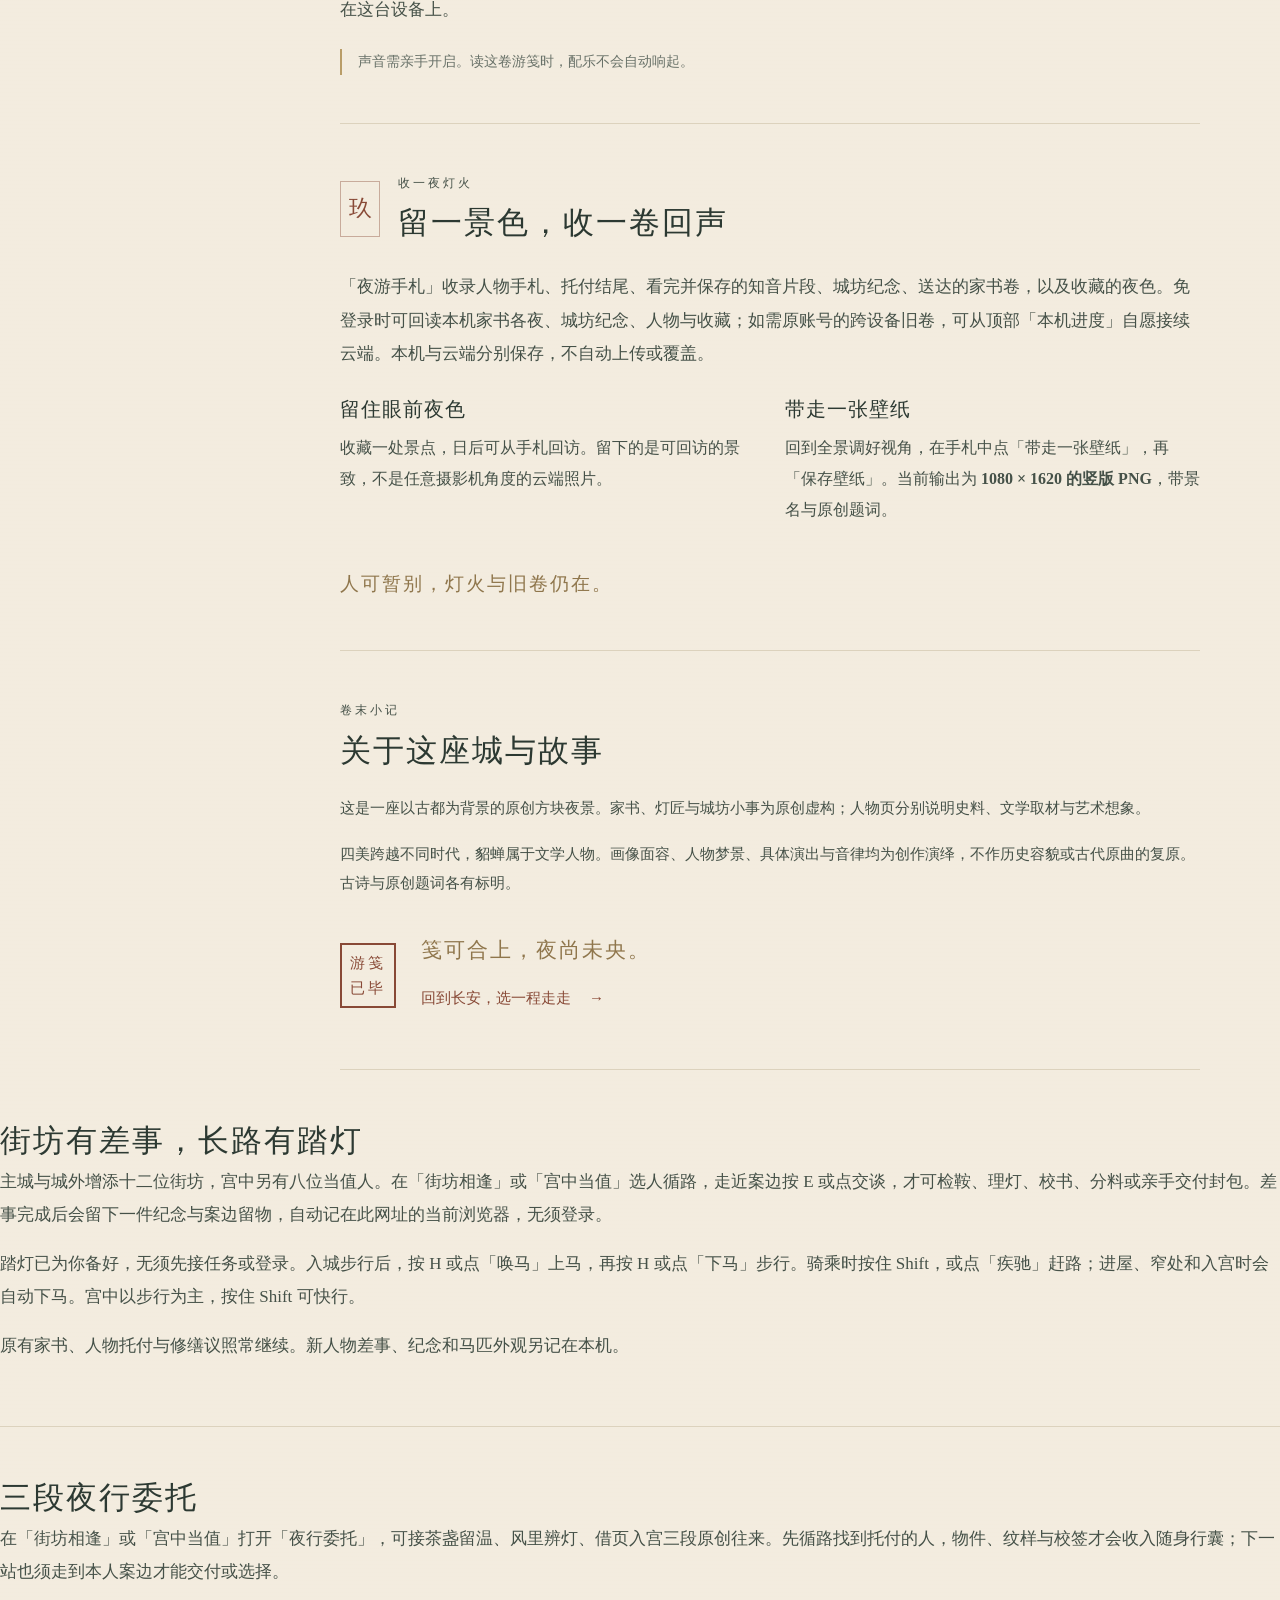
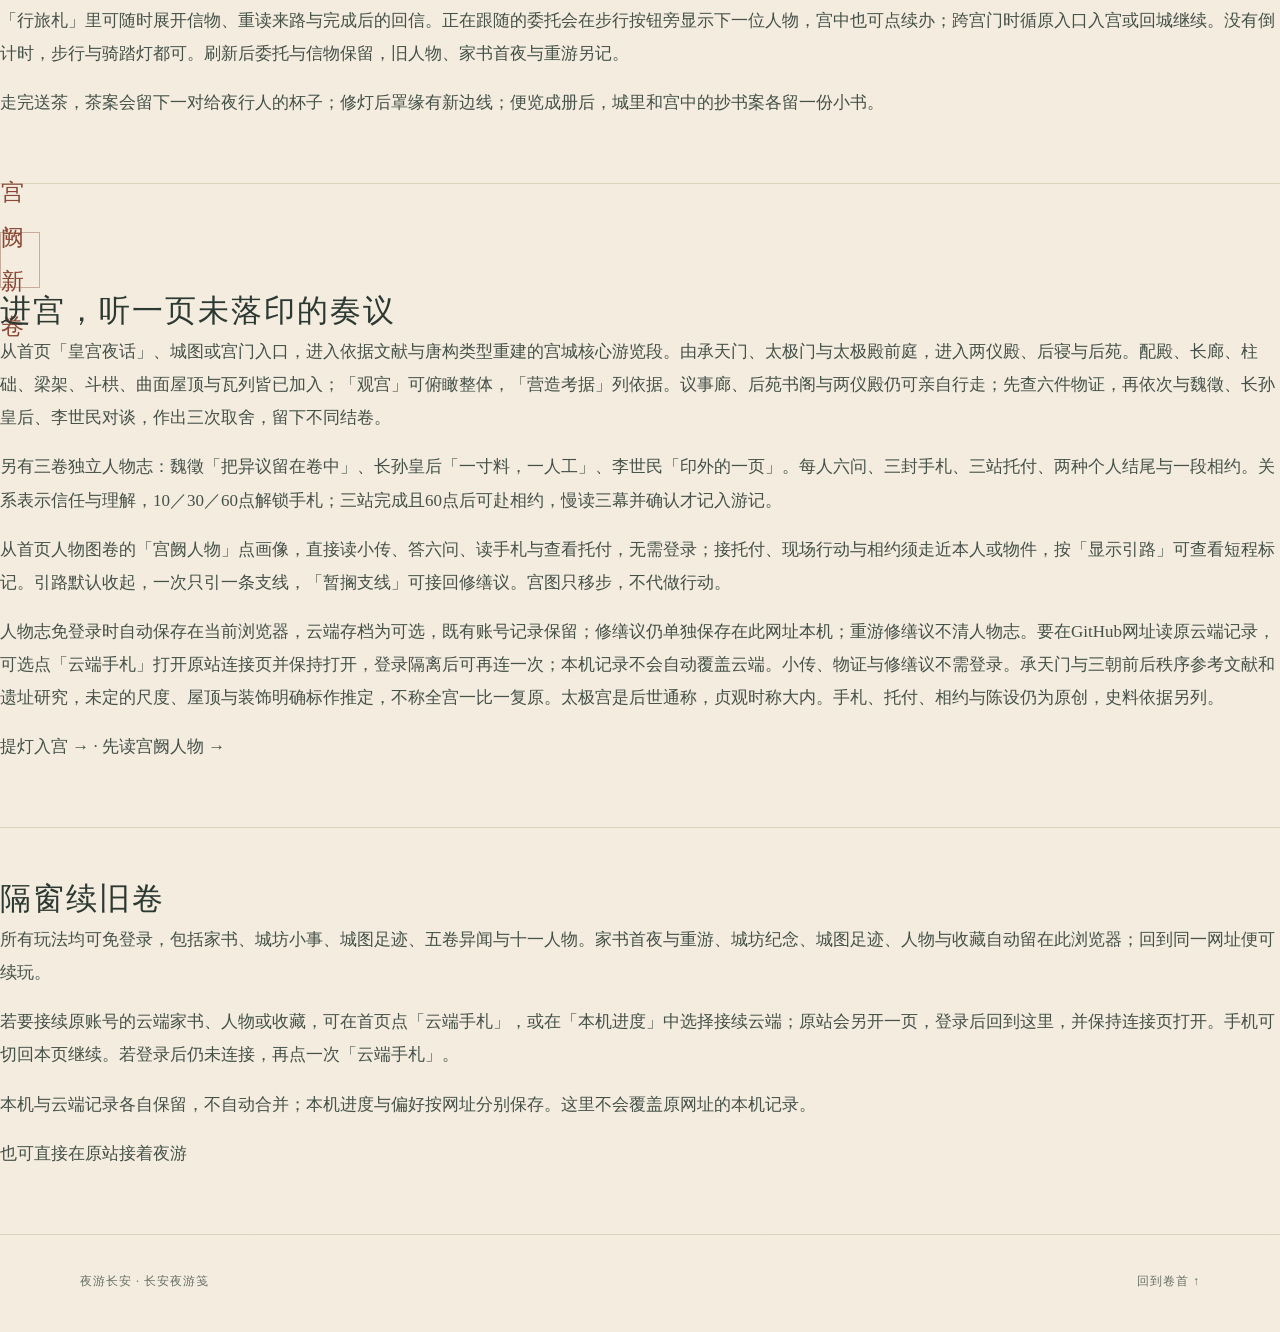
==== commit 57550e7a: "Publish v69 connected night errands and travel journal" ====
--- a/guide.html
+++ b/guide.html
@@ -55,7 +55,7 @@
     <section id="about" class="chapter closing-note" tabindex="-1" aria-labelledby="about-title"><p class="chapter-kicker">卷末小记</p><h2 id="about-title">关于这座城与故事</h2><p>这是一座以古都为背景的原创方块夜景。家书、灯匠与城坊小事为原创虚构；人物页分别说明史料、文学取材与艺术想象。</p><p>四美跨越不同时代，貂蝉属于文学人物。画像面容、人物梦景、具体演出与音律均为创作演绎，不作历史容貌或古代原曲的复原。古诗与原创题词各有标明。</p><div class="closing-line"><span class="closing-seal" aria-hidden="true">游笺<br>已毕</span><div><p>笺可合上，夜尚未央。</p><a class="return-link" href="./">回到长安，选一程走走 <span aria-hidden="true">→</span></a></div></div></section>
    </div>
   </div>
- <section id="town-and-horse" class="chapter"><h2>街坊有差事，长路有踏灯</h2><p>主城与城外增添十二位街坊，宫中另有八位当值人。在「街坊相逢」或「宫中当值」选人循路，走近案边按 E 或点交谈，才可检鞍、理灯、校书、分料或亲手交付封包。差事完成后会留下一件纪念与案边留物，自动记在此网址的当前浏览器，无须登录。</p><p>踏灯已为你备好，无须先接任务或登录。入城步行后，按 H 或点「唤马」上马，再按 H 或点「下马」步行。骑乘时按住 Shift，或点「疾驰」赶路；进屋、窄处和入宫时会自动下马。宫中以步行为主，按住 Shift 可快行。</p><p>原有家书、人物托付与修缮议照常继续。新人物差事、纪念和马匹外观另记在本机。</p></section><section id="palace" class="chapter"><span class="chapter-number">宫阙新卷</span><h2>进宫，听一页未落印的奏议</h2><p>从首页「皇宫夜话」、城图或宫门入口，进入依据文献与唐构类型重建的宫城核心游览段。由承天门、太极门与太极殿前庭，进入两仪殿、后寝与后苑。配殿、长廊、柱础、梁架、斗栱、曲面屋顶与瓦列皆已加入；「观宫」可俯瞰整体，「营造考据」列依据。议事廊、后苑书阁与两仪殿仍可亲自行走；先查六件物证，再依次与魏徵、长孙皇后、李世民对谈，作出三次取舍，留下不同结卷。</p><p>另有三卷独立人物志：魏徵「把异议留在卷中」、长孙皇后「一寸料，一人工」、李世民「印外的一页」。每人六问、三封手札、三站托付、两种个人结尾与一段相约。关系表示信任与理解，10／30／60点解锁手札；三站完成且60点后可赴相约，慢读三幕并确认才记入游记。</p><p>从首页人物图卷的「宫阙人物」点画像，直接读小传、答六问、读手札与查看托付，无需登录；接托付、现场行动与相约须走近本人或物件，按「显示引路」可查看短程标记。引路默认收起，一次只引一条支线，「暂搁支线」可接回修缮议。宫图只移步，不代做行动。</p><p>人物志免登录时自动保存在当前浏览器，云端存档为可选，既有账号记录保留；修缮议仍单独保存在此网址本机；重游修缮议不清人物志。要在GitHub网址读原云端记录，可选点「云端手札」打开原站连接页并保持打开，登录隔离后可再连一次；本机记录不会自动覆盖云端。小传、物证与修缮议不需登录。承天门与三朝前后秩序参考文献和遗址研究，未定的尺度、屋顶与装饰明确标作推定，不称全宫一比一复原。太极宫是后世通称，贞观时称大内。手札、托付、相约与陈设仍为原创，史料依据另列。</p><p><a href="palace.html">提灯入宫 →</a> · <a href="./?person=li-shimin">先读宫阙人物 →</a></p></section><section id="pages-cloud" class="chapter" tabindex="-1" aria-labelledby="pages-cloud-title"><h2 id="pages-cloud-title">隔窗续旧卷</h2><p>所有玩法均可免登录，包括家书、城坊小事、城图足迹、五卷异闻与十一人物。家书首夜与重游、城坊纪念、城图足迹、人物与收藏自动留在此浏览器；回到同一网址便可续玩。</p><p>若要接续原账号的云端家书、人物或收藏，可在首页点「云端手札」，或在「本机进度」中选择接续云端；原站会另开一页，登录后回到这里，并保持连接页打开。手机可切回本页继续。若登录后仍未连接，再点一次「云端手札」。</p><p>本机与云端记录各自保留，不自动合并；本机进度与偏好按网址分别保存。这里不会覆盖原网址的本机记录。</p><p><a href="https://changan-voxel-night-k3.y24015354.chatgpt.site/">也可直接在原站接着夜游</a></p></section></main>
+ <section id="town-and-horse" class="chapter"><h2>街坊有差事，长路有踏灯</h2><p>主城与城外增添十二位街坊，宫中另有八位当值人。在「街坊相逢」或「宫中当值」选人循路，走近案边按 E 或点交谈，才可检鞍、理灯、校书、分料或亲手交付封包。差事完成后会留下一件纪念与案边留物，自动记在此网址的当前浏览器，无须登录。</p><p>踏灯已为你备好，无须先接任务或登录。入城步行后，按 H 或点「唤马」上马，再按 H 或点「下马」步行。骑乘时按住 Shift，或点「疾驰」赶路；进屋、窄处和入宫时会自动下马。宫中以步行为主，按住 Shift 可快行。</p><p>原有家书、人物托付与修缮议照常继续。新人物差事、纪念和马匹外观另记在本机。</p></section><section id="night-errands" class="chapter"><h2>三段夜行委托</h2><p>在「街坊相逢」或「宫中当值」打开「夜行委托」，可接茶盏留温、风里辨灯、借页入宫三段原创往来。先循路找到托付的人，物件、纹样与校签才会收入随身行囊；下一站也须走到本人案边才能交付或选择。</p><p>「行旅札」里可随时展开信物、重读来路与完成后的回信。正在跟随的委托会在步行按钮旁显示下一位人物，宫中也可点续办；跨宫门时循原入口入宫或回城继续。没有倒计时，步行与骑踏灯都可。刷新后委托与信物保留，旧人物、家书首夜与重游另记。</p><p>走完送茶，茶案会留下一对给夜行人的杯子；修灯后罩缘有新边线；便览成册后，城里和宫中的抄书案各留一份小书。</p></section><section id="palace" class="chapter"><span class="chapter-number">宫阙新卷</span><h2>进宫，听一页未落印的奏议</h2><p>从首页「皇宫夜话」、城图或宫门入口，进入依据文献与唐构类型重建的宫城核心游览段。由承天门、太极门与太极殿前庭，进入两仪殿、后寝与后苑。配殿、长廊、柱础、梁架、斗栱、曲面屋顶与瓦列皆已加入；「观宫」可俯瞰整体，「营造考据」列依据。议事廊、后苑书阁与两仪殿仍可亲自行走；先查六件物证，再依次与魏徵、长孙皇后、李世民对谈，作出三次取舍，留下不同结卷。</p><p>另有三卷独立人物志：魏徵「把异议留在卷中」、长孙皇后「一寸料，一人工」、李世民「印外的一页」。每人六问、三封手札、三站托付、两种个人结尾与一段相约。关系表示信任与理解，10／30／60点解锁手札；三站完成且60点后可赴相约，慢读三幕并确认才记入游记。</p><p>从首页人物图卷的「宫阙人物」点画像，直接读小传、答六问、读手札与查看托付，无需登录；接托付、现场行动与相约须走近本人或物件，按「显示引路」可查看短程标记。引路默认收起，一次只引一条支线，「暂搁支线」可接回修缮议。宫图只移步，不代做行动。</p><p>人物志免登录时自动保存在当前浏览器，云端存档为可选，既有账号记录保留；修缮议仍单独保存在此网址本机；重游修缮议不清人物志。要在GitHub网址读原云端记录，可选点「云端手札」打开原站连接页并保持打开，登录隔离后可再连一次；本机记录不会自动覆盖云端。小传、物证与修缮议不需登录。承天门与三朝前后秩序参考文献和遗址研究，未定的尺度、屋顶与装饰明确标作推定，不称全宫一比一复原。太极宫是后世通称，贞观时称大内。手札、托付、相约与陈设仍为原创，史料依据另列。</p><p><a href="palace.html">提灯入宫 →</a> · <a href="./?person=li-shimin">先读宫阙人物 →</a></p></section><section id="pages-cloud" class="chapter" tabindex="-1" aria-labelledby="pages-cloud-title"><h2 id="pages-cloud-title">隔窗续旧卷</h2><p>所有玩法均可免登录，包括家书、城坊小事、城图足迹、五卷异闻与十一人物。家书首夜与重游、城坊纪念、城图足迹、人物与收藏自动留在此浏览器；回到同一网址便可续玩。</p><p>若要接续原账号的云端家书、人物或收藏，可在首页点「云端手札」，或在「本机进度」中选择接续云端；原站会另开一页，登录后回到这里，并保持连接页打开。手机可切回本页继续。若登录后仍未连接，再点一次「云端手札」。</p><p>本机与云端记录各自保留，不自动合并；本机进度与偏好按网址分别保存。这里不会覆盖原网址的本机记录。</p><p><a href="https://changan-voxel-night-k3.y24015354.chatgpt.site/">也可直接在原站接着夜游</a></p></section></main>
  <footer class="book-footer"><span>夜游长安 · 长安夜游笺</span><a href="#book-title">回到卷首 ↑</a></footer>
 </body>
 </html>
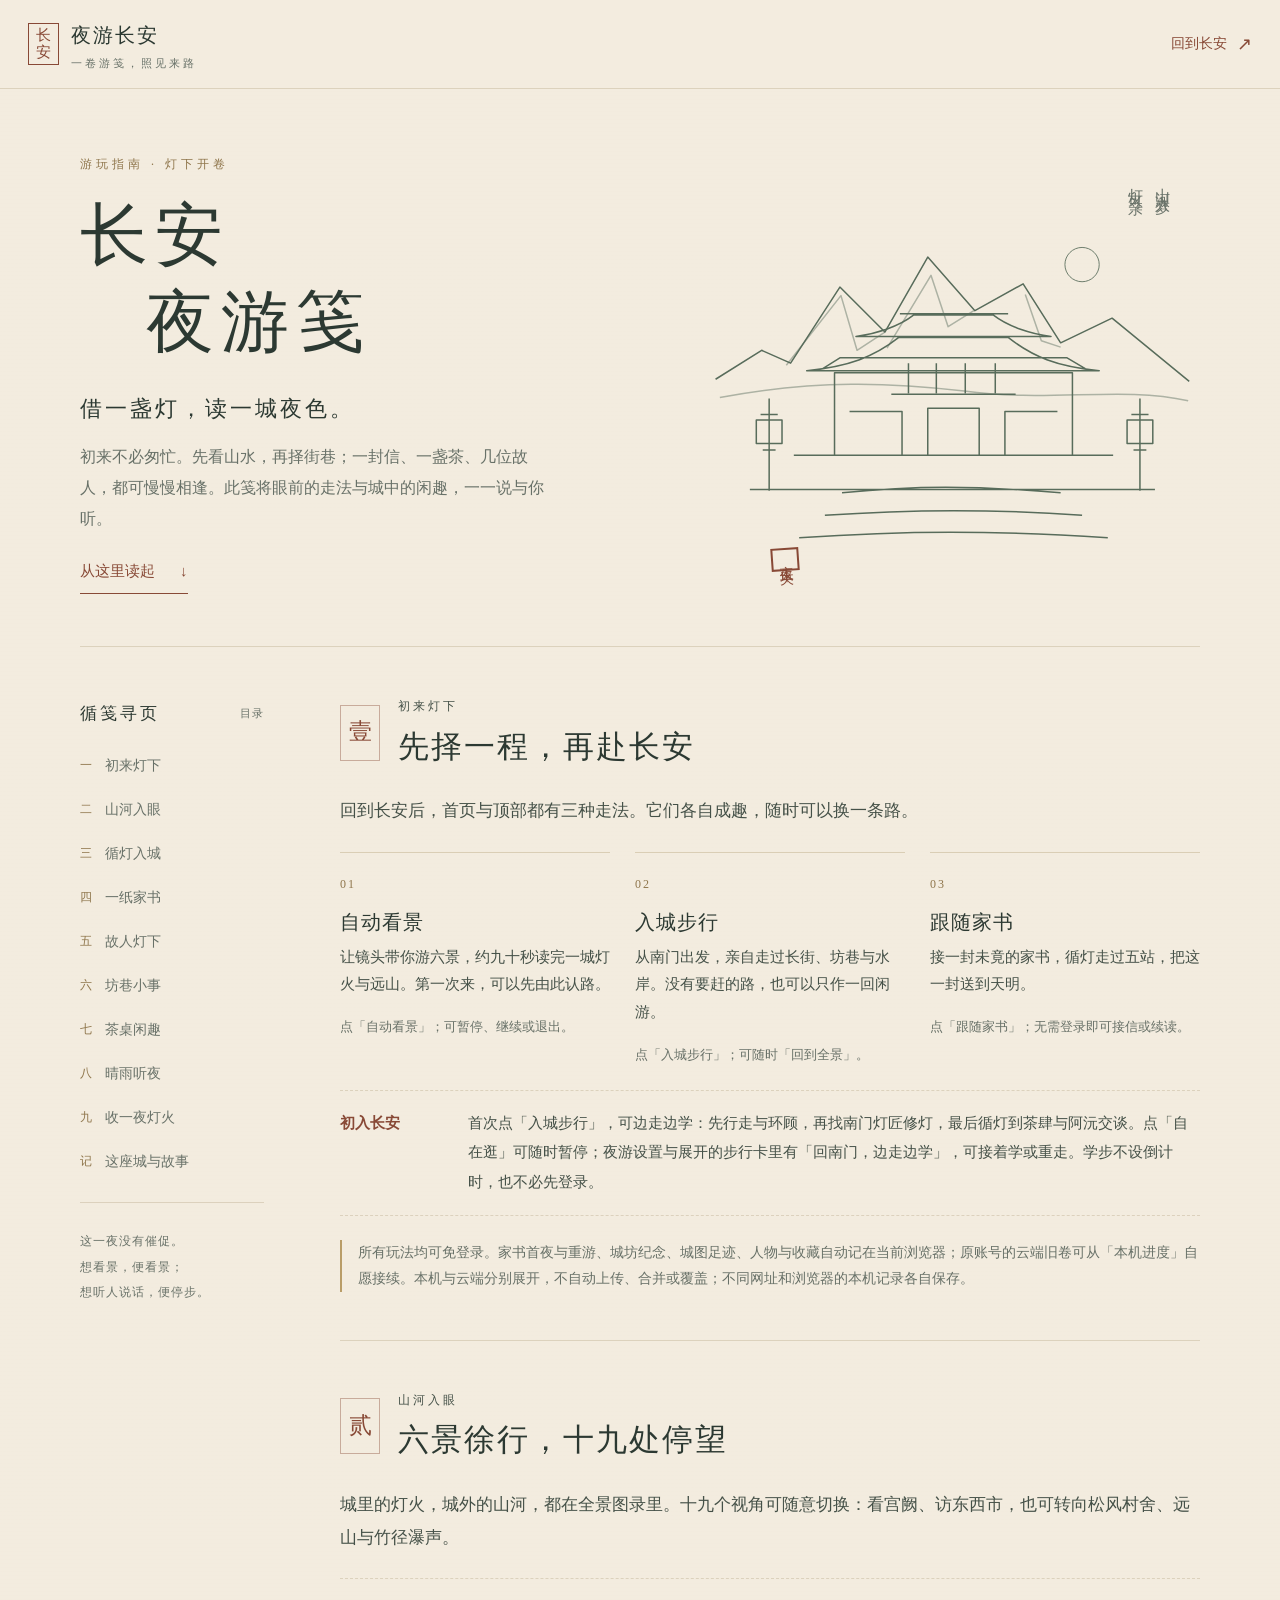
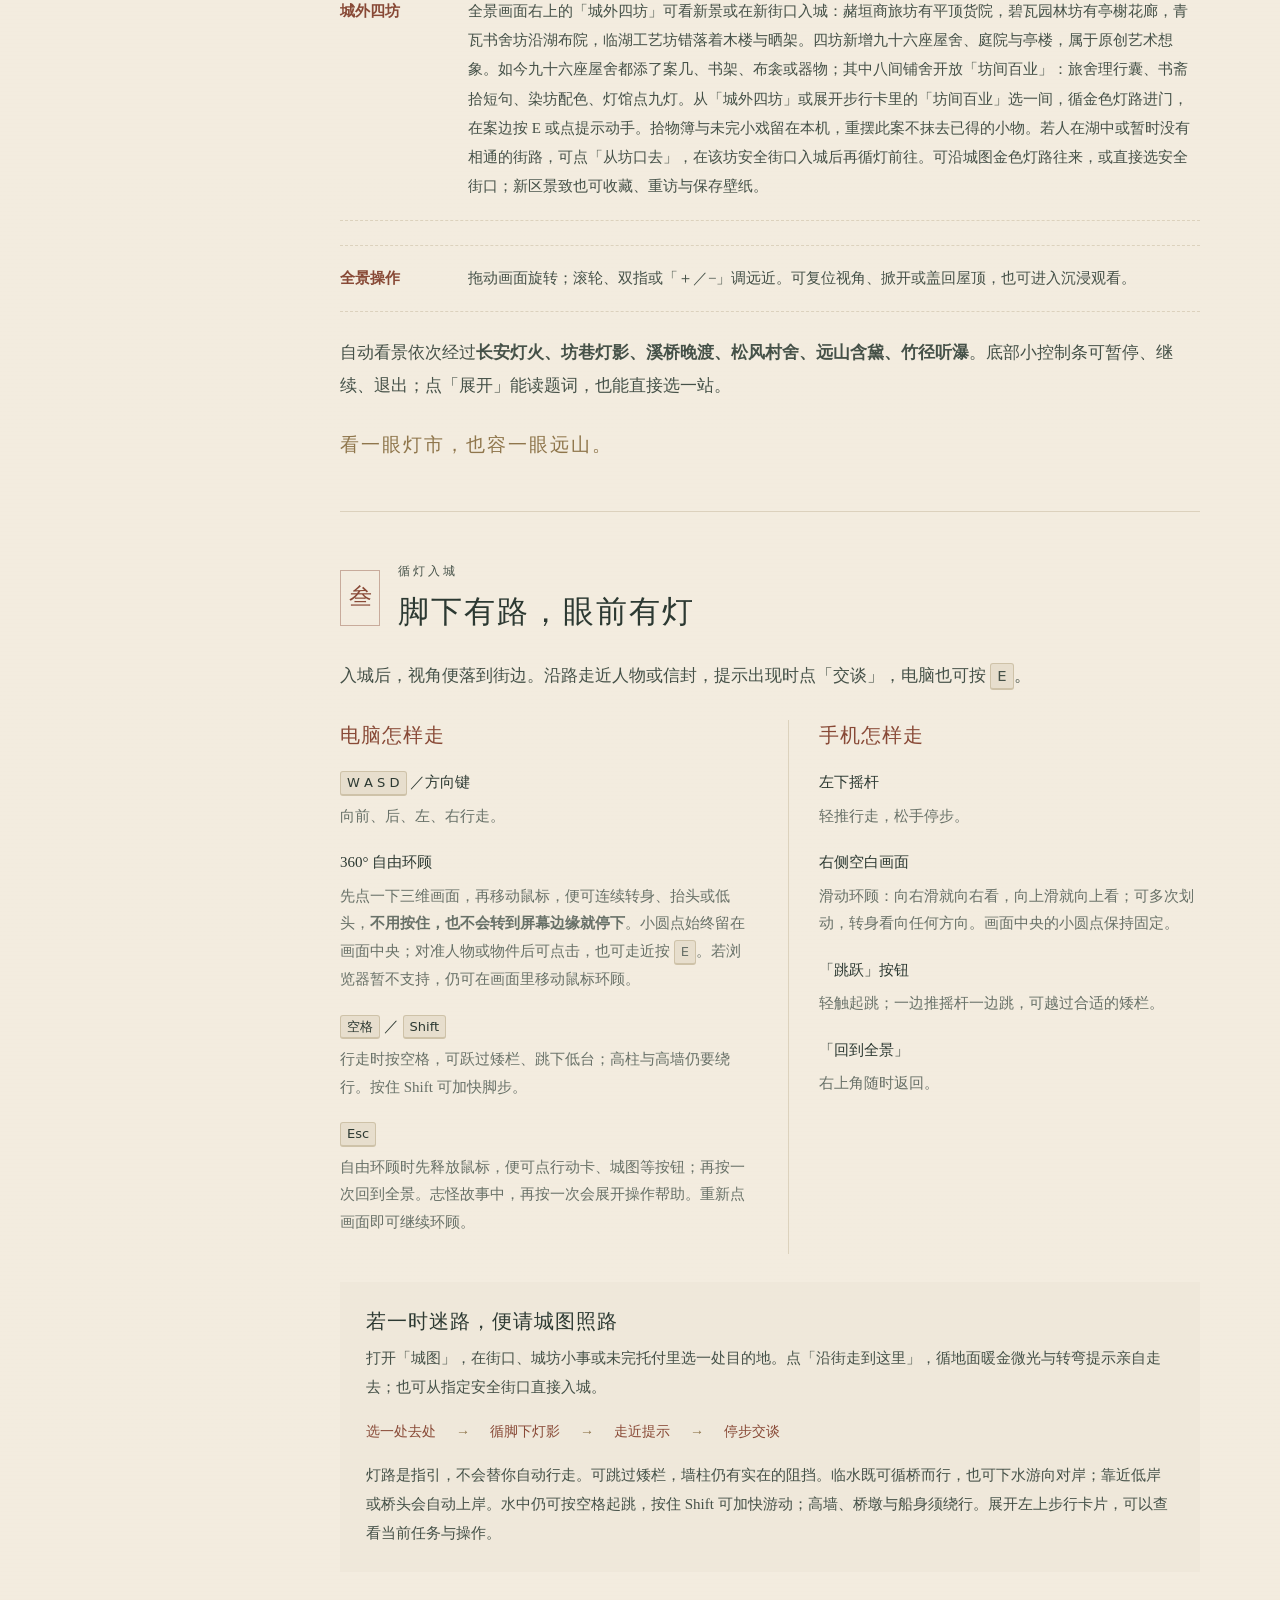
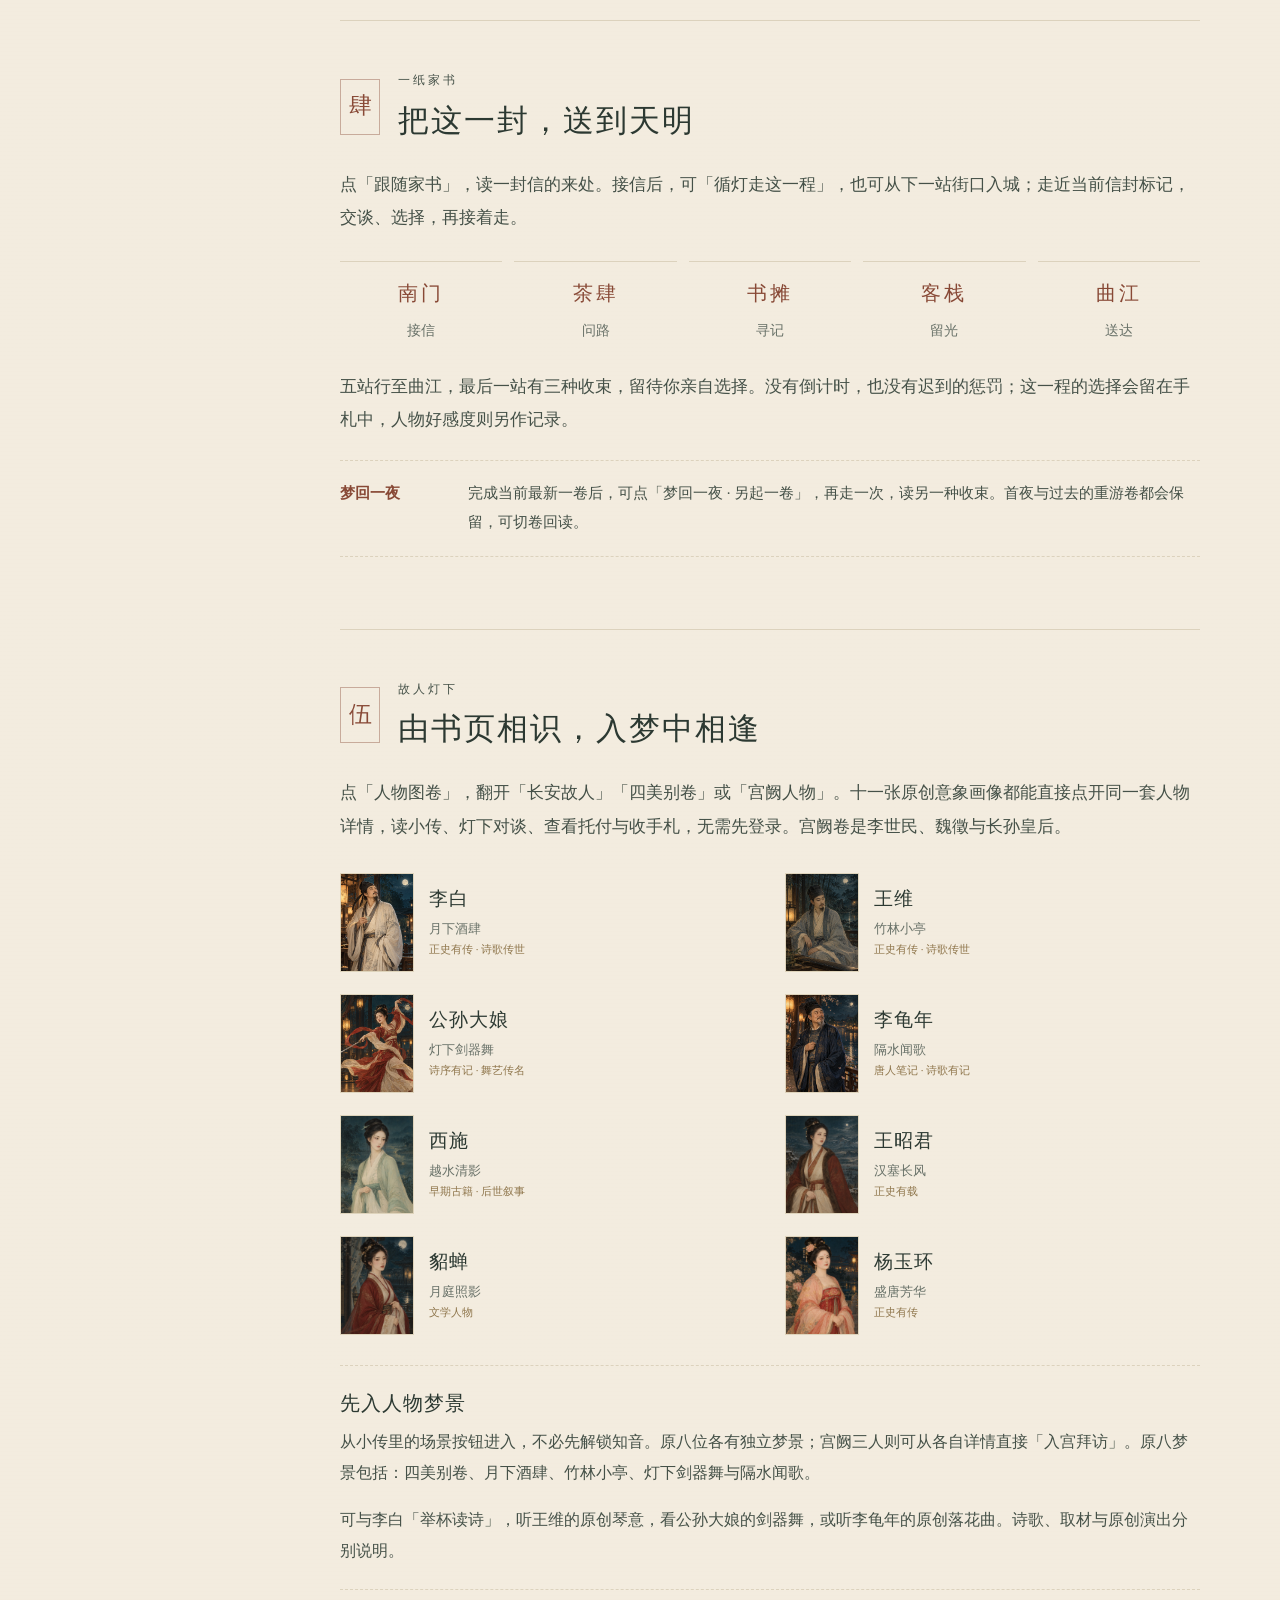
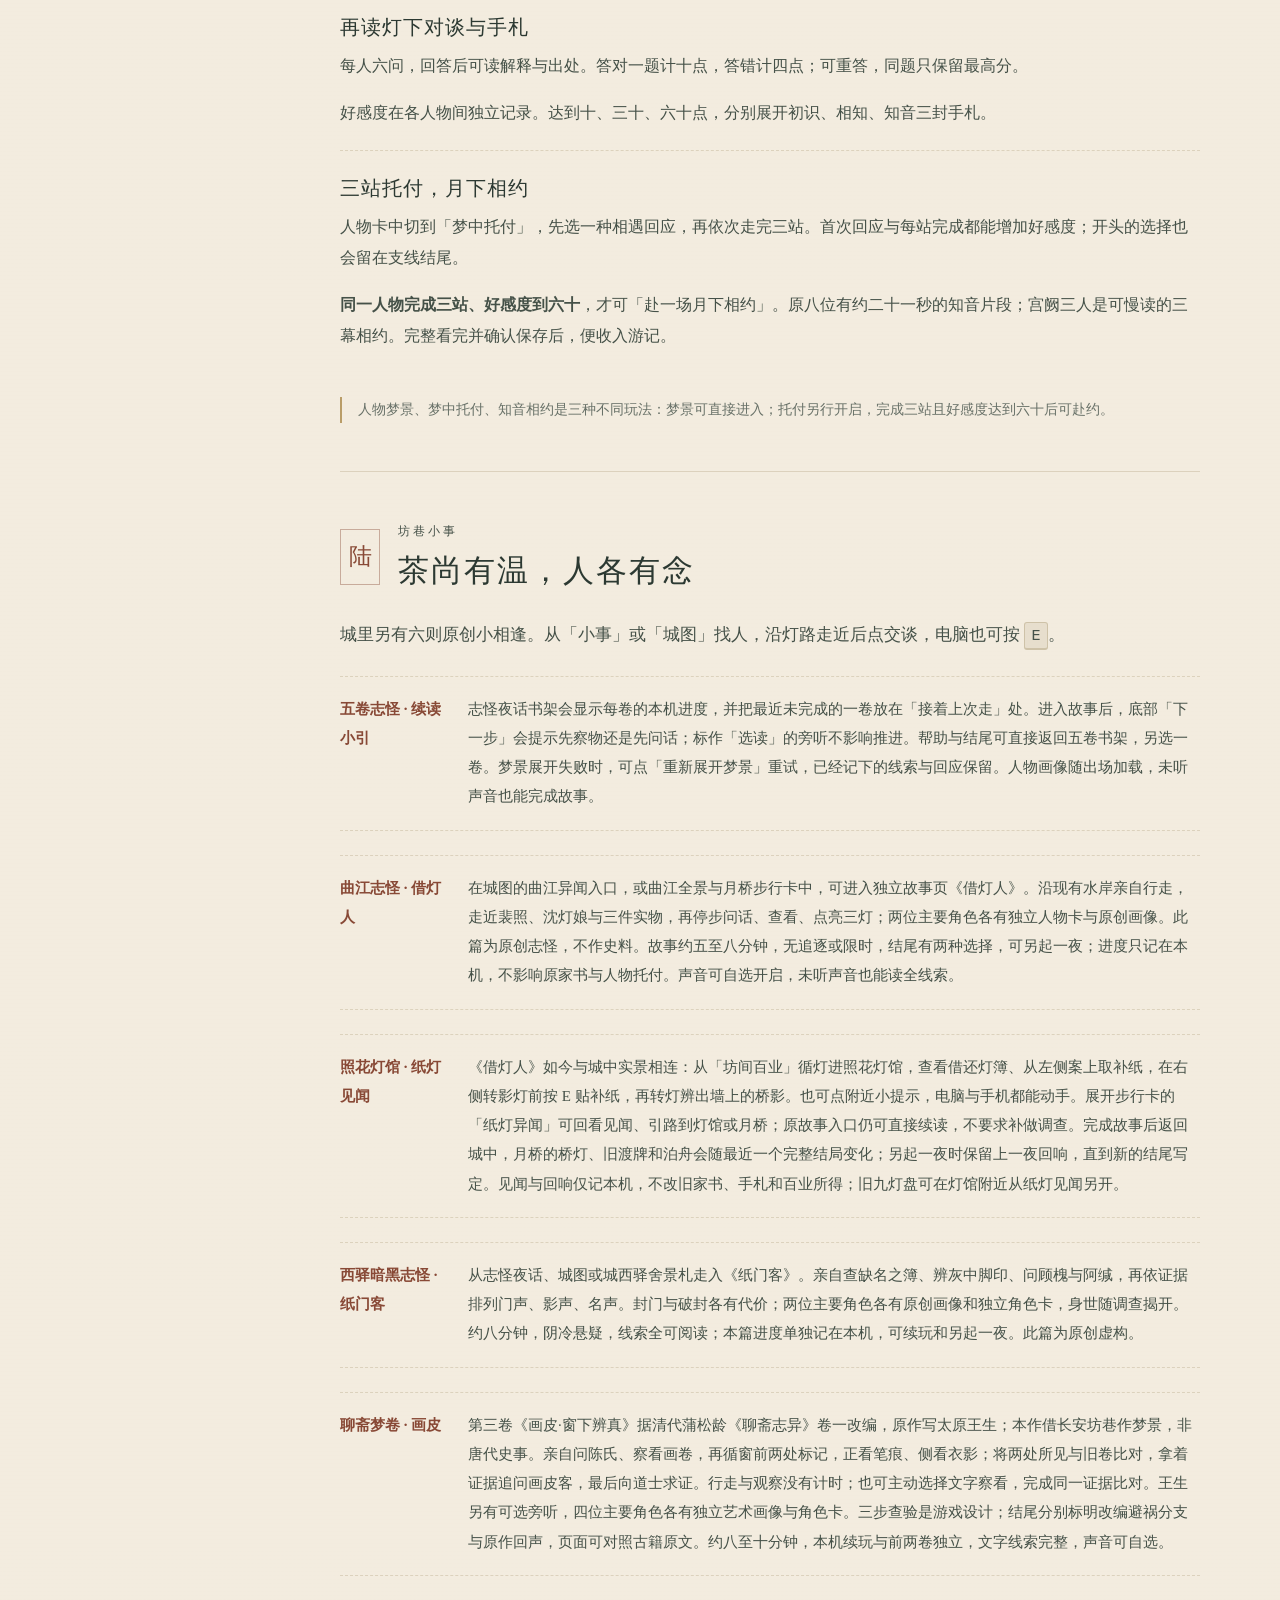
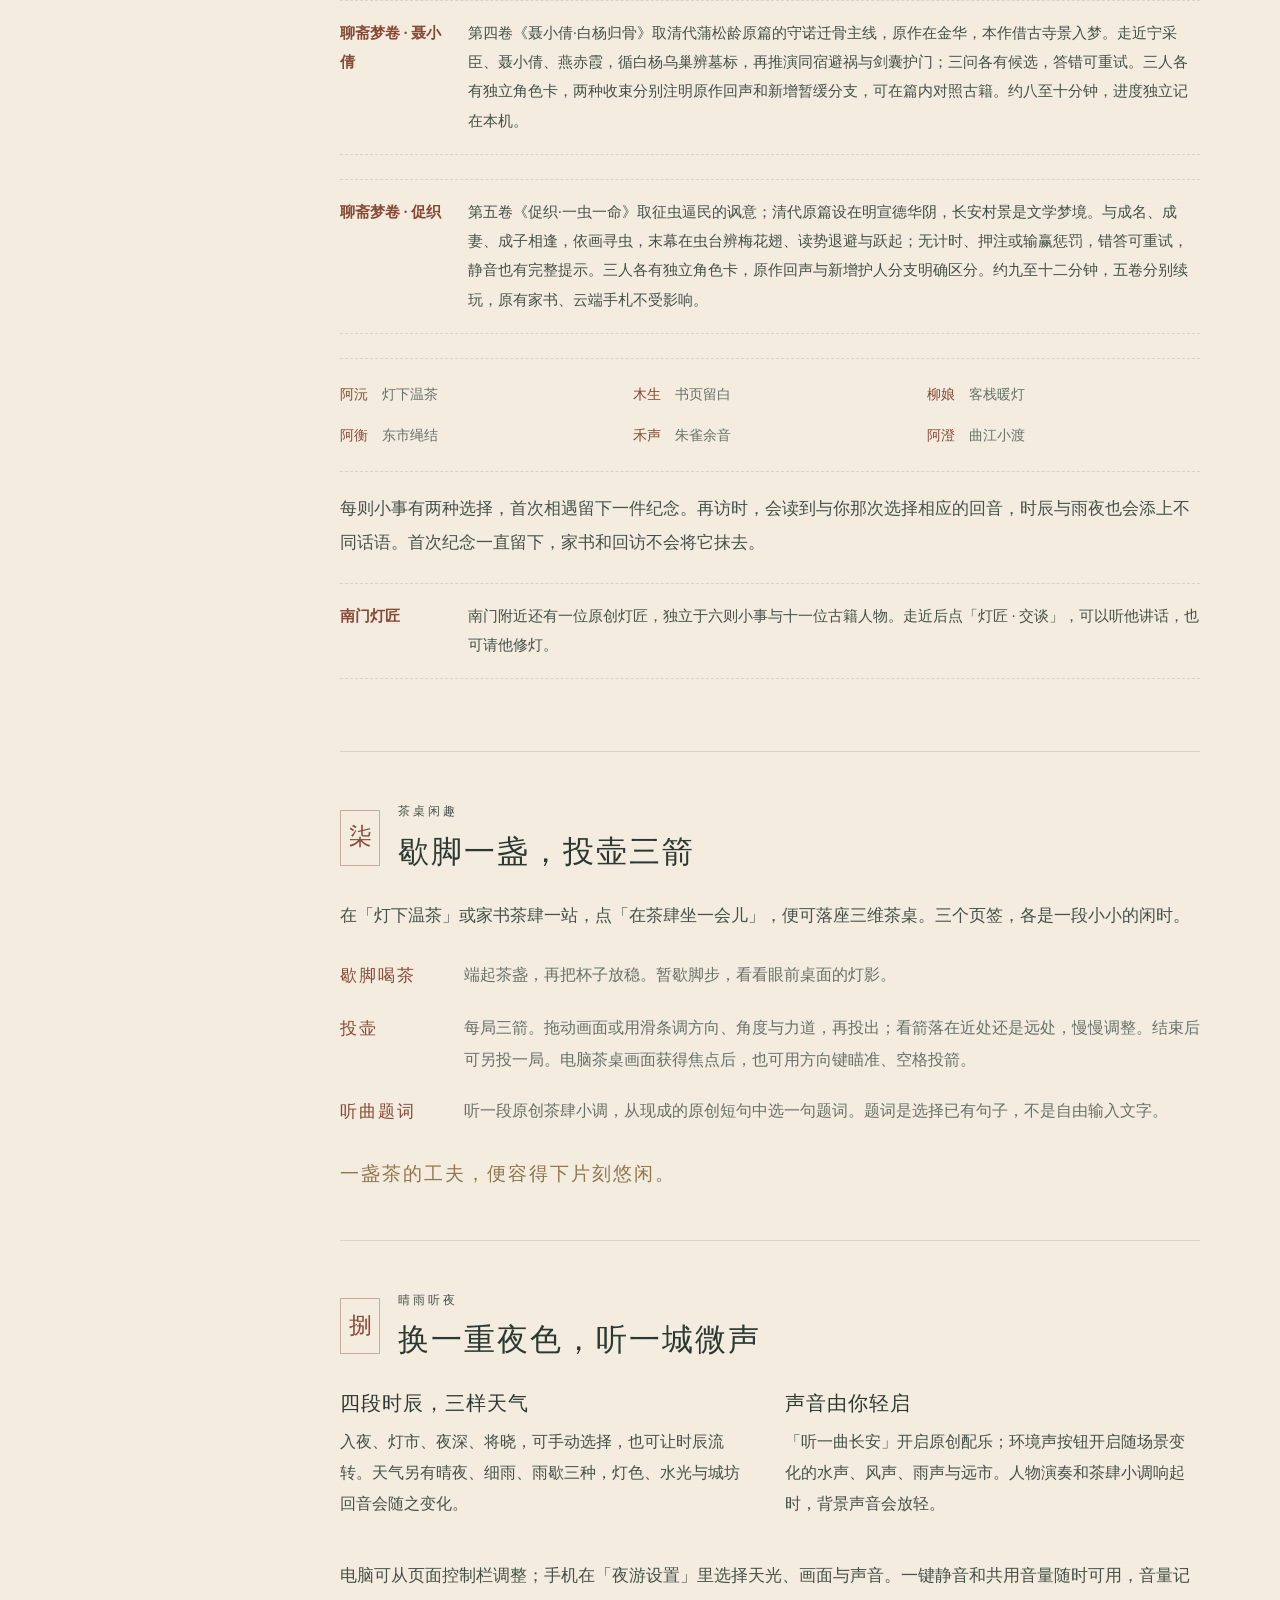
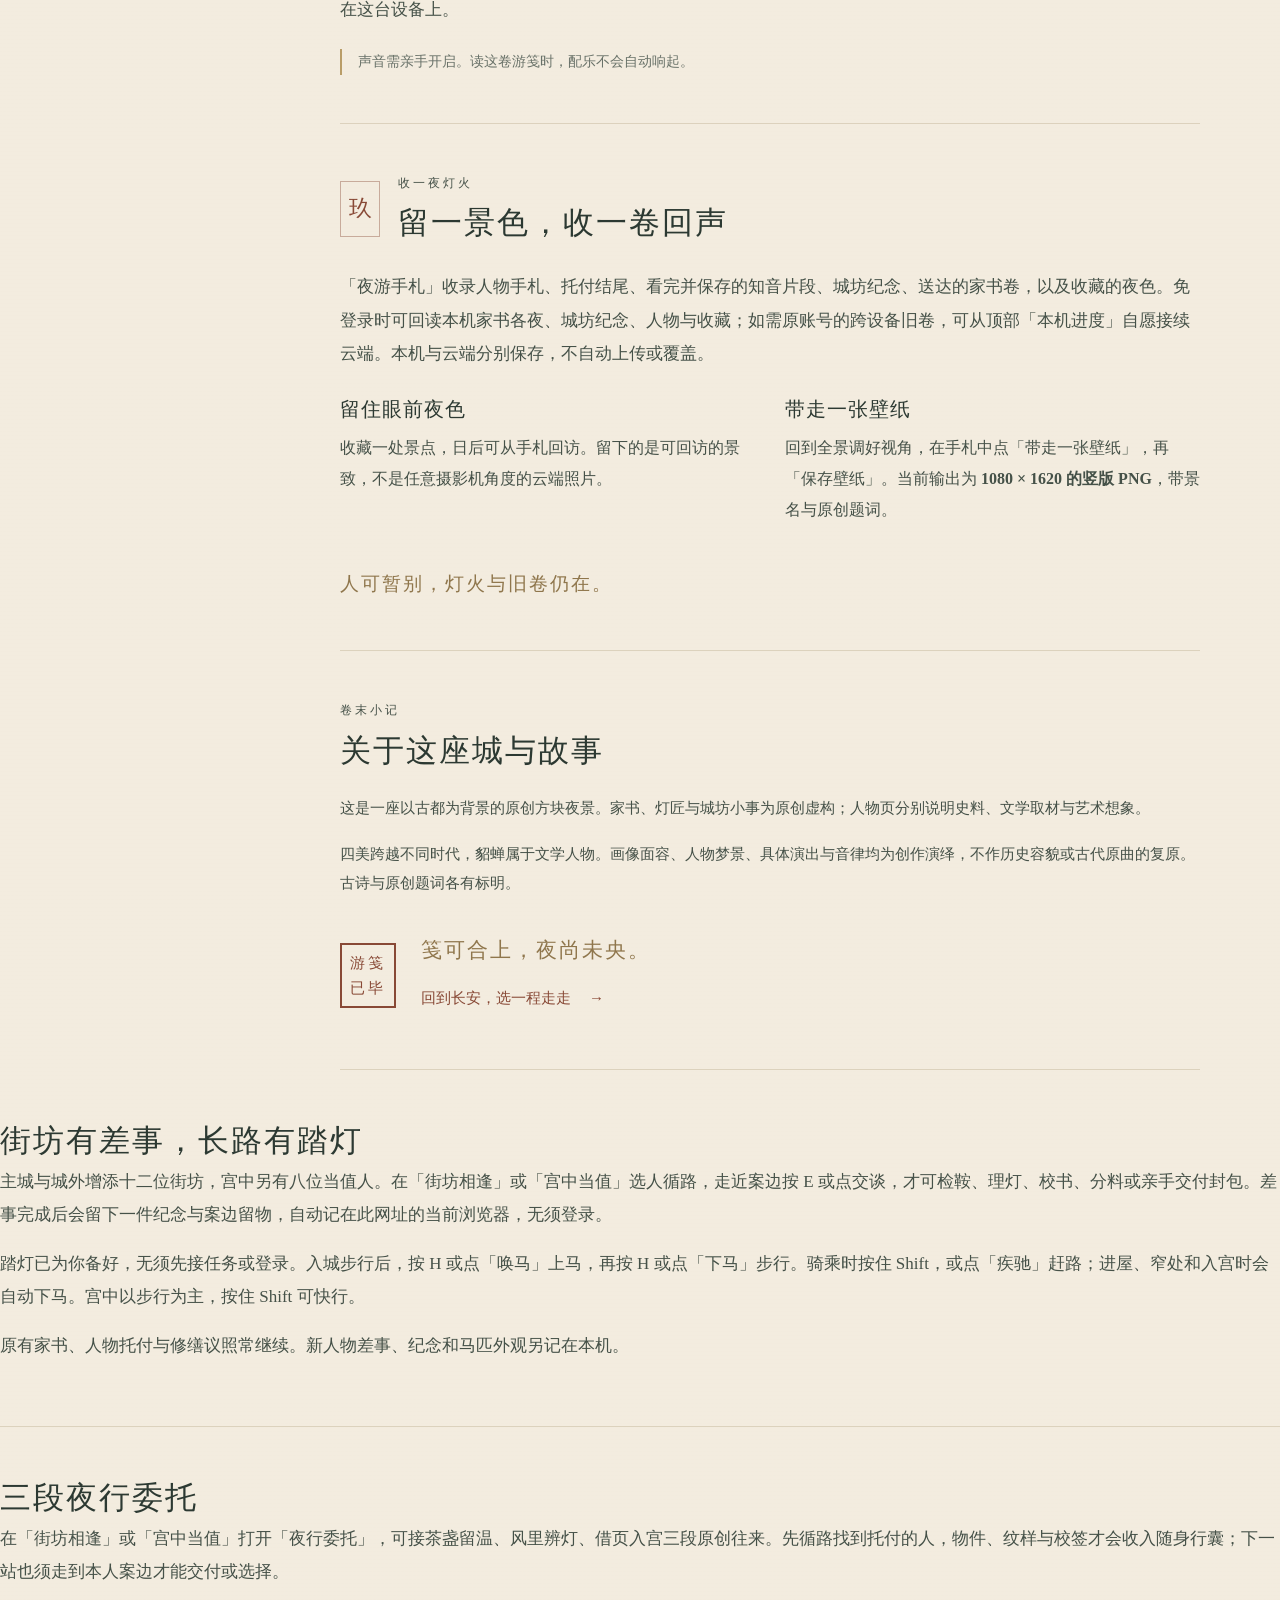
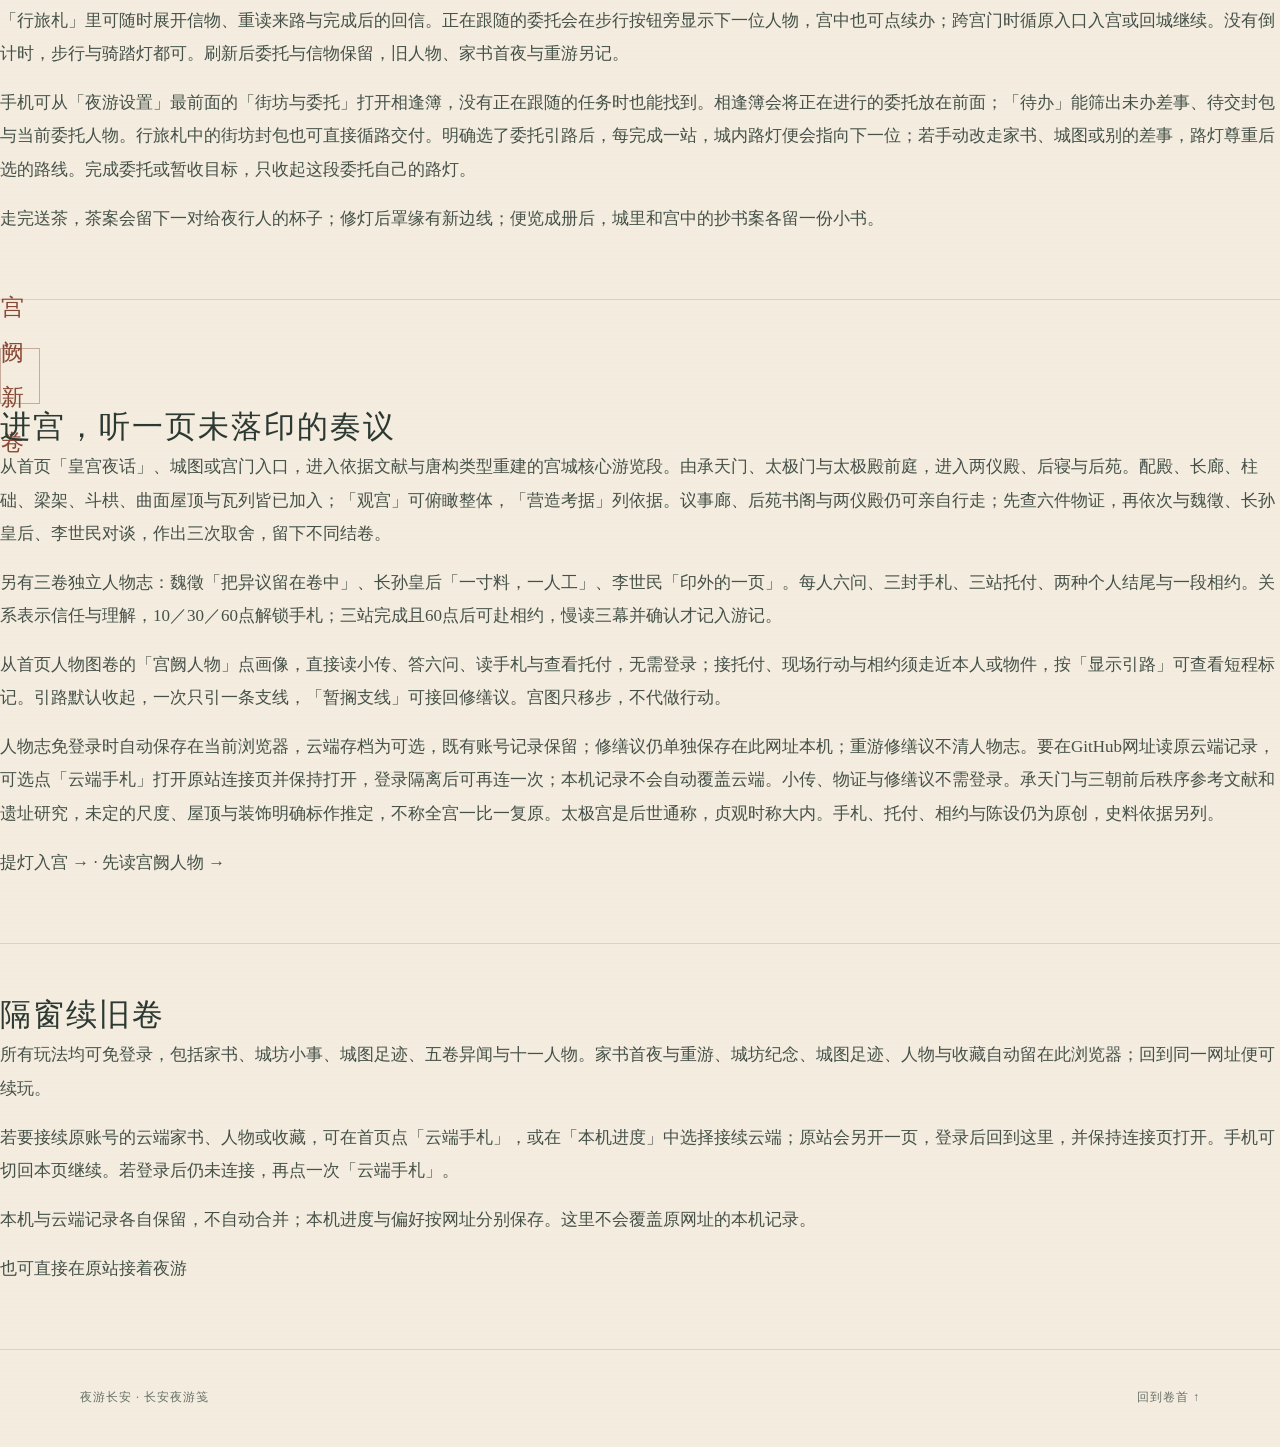
==== commit d2007b90: "Polish errand navigation, task book and mobile access (v70)" ====
--- a/guide.html
+++ b/guide.html
@@ -55,7 +55,7 @@
     <section id="about" class="chapter closing-note" tabindex="-1" aria-labelledby="about-title"><p class="chapter-kicker">卷末小记</p><h2 id="about-title">关于这座城与故事</h2><p>这是一座以古都为背景的原创方块夜景。家书、灯匠与城坊小事为原创虚构；人物页分别说明史料、文学取材与艺术想象。</p><p>四美跨越不同时代，貂蝉属于文学人物。画像面容、人物梦景、具体演出与音律均为创作演绎，不作历史容貌或古代原曲的复原。古诗与原创题词各有标明。</p><div class="closing-line"><span class="closing-seal" aria-hidden="true">游笺<br>已毕</span><div><p>笺可合上，夜尚未央。</p><a class="return-link" href="./">回到长安，选一程走走 <span aria-hidden="true">→</span></a></div></div></section>
    </div>
   </div>
- <section id="town-and-horse" class="chapter"><h2>街坊有差事，长路有踏灯</h2><p>主城与城外增添十二位街坊，宫中另有八位当值人。在「街坊相逢」或「宫中当值」选人循路，走近案边按 E 或点交谈，才可检鞍、理灯、校书、分料或亲手交付封包。差事完成后会留下一件纪念与案边留物，自动记在此网址的当前浏览器，无须登录。</p><p>踏灯已为你备好，无须先接任务或登录。入城步行后，按 H 或点「唤马」上马，再按 H 或点「下马」步行。骑乘时按住 Shift，或点「疾驰」赶路；进屋、窄处和入宫时会自动下马。宫中以步行为主，按住 Shift 可快行。</p><p>原有家书、人物托付与修缮议照常继续。新人物差事、纪念和马匹外观另记在本机。</p></section><section id="night-errands" class="chapter"><h2>三段夜行委托</h2><p>在「街坊相逢」或「宫中当值」打开「夜行委托」，可接茶盏留温、风里辨灯、借页入宫三段原创往来。先循路找到托付的人，物件、纹样与校签才会收入随身行囊；下一站也须走到本人案边才能交付或选择。</p><p>「行旅札」里可随时展开信物、重读来路与完成后的回信。正在跟随的委托会在步行按钮旁显示下一位人物，宫中也可点续办；跨宫门时循原入口入宫或回城继续。没有倒计时，步行与骑踏灯都可。刷新后委托与信物保留，旧人物、家书首夜与重游另记。</p><p>走完送茶，茶案会留下一对给夜行人的杯子；修灯后罩缘有新边线；便览成册后，城里和宫中的抄书案各留一份小书。</p></section><section id="palace" class="chapter"><span class="chapter-number">宫阙新卷</span><h2>进宫，听一页未落印的奏议</h2><p>从首页「皇宫夜话」、城图或宫门入口，进入依据文献与唐构类型重建的宫城核心游览段。由承天门、太极门与太极殿前庭，进入两仪殿、后寝与后苑。配殿、长廊、柱础、梁架、斗栱、曲面屋顶与瓦列皆已加入；「观宫」可俯瞰整体，「营造考据」列依据。议事廊、后苑书阁与两仪殿仍可亲自行走；先查六件物证，再依次与魏徵、长孙皇后、李世民对谈，作出三次取舍，留下不同结卷。</p><p>另有三卷独立人物志：魏徵「把异议留在卷中」、长孙皇后「一寸料，一人工」、李世民「印外的一页」。每人六问、三封手札、三站托付、两种个人结尾与一段相约。关系表示信任与理解，10／30／60点解锁手札；三站完成且60点后可赴相约，慢读三幕并确认才记入游记。</p><p>从首页人物图卷的「宫阙人物」点画像，直接读小传、答六问、读手札与查看托付，无需登录；接托付、现场行动与相约须走近本人或物件，按「显示引路」可查看短程标记。引路默认收起，一次只引一条支线，「暂搁支线」可接回修缮议。宫图只移步，不代做行动。</p><p>人物志免登录时自动保存在当前浏览器，云端存档为可选，既有账号记录保留；修缮议仍单独保存在此网址本机；重游修缮议不清人物志。要在GitHub网址读原云端记录，可选点「云端手札」打开原站连接页并保持打开，登录隔离后可再连一次；本机记录不会自动覆盖云端。小传、物证与修缮议不需登录。承天门与三朝前后秩序参考文献和遗址研究，未定的尺度、屋顶与装饰明确标作推定，不称全宫一比一复原。太极宫是后世通称，贞观时称大内。手札、托付、相约与陈设仍为原创，史料依据另列。</p><p><a href="palace.html">提灯入宫 →</a> · <a href="./?person=li-shimin">先读宫阙人物 →</a></p></section><section id="pages-cloud" class="chapter" tabindex="-1" aria-labelledby="pages-cloud-title"><h2 id="pages-cloud-title">隔窗续旧卷</h2><p>所有玩法均可免登录，包括家书、城坊小事、城图足迹、五卷异闻与十一人物。家书首夜与重游、城坊纪念、城图足迹、人物与收藏自动留在此浏览器；回到同一网址便可续玩。</p><p>若要接续原账号的云端家书、人物或收藏，可在首页点「云端手札」，或在「本机进度」中选择接续云端；原站会另开一页，登录后回到这里，并保持连接页打开。手机可切回本页继续。若登录后仍未连接，再点一次「云端手札」。</p><p>本机与云端记录各自保留，不自动合并；本机进度与偏好按网址分别保存。这里不会覆盖原网址的本机记录。</p><p><a href="https://changan-voxel-night-k3.y24015354.chatgpt.site/">也可直接在原站接着夜游</a></p></section></main>
+ <section id="town-and-horse" class="chapter"><h2>街坊有差事，长路有踏灯</h2><p>主城与城外增添十二位街坊，宫中另有八位当值人。在「街坊相逢」或「宫中当值」选人循路，走近案边按 E 或点交谈，才可检鞍、理灯、校书、分料或亲手交付封包。差事完成后会留下一件纪念与案边留物，自动记在此网址的当前浏览器，无须登录。</p><p>踏灯已为你备好，无须先接任务或登录。入城步行后，按 H 或点「唤马」上马，再按 H 或点「下马」步行。骑乘时按住 Shift，或点「疾驰」赶路；进屋、窄处和入宫时会自动下马。宫中以步行为主，按住 Shift 可快行。</p><p>原有家书、人物托付与修缮议照常继续。新人物差事、纪念和马匹外观另记在本机。</p></section><section id="night-errands" class="chapter"><h2>三段夜行委托</h2><p>在「街坊相逢」或「宫中当值」打开「夜行委托」，可接茶盏留温、风里辨灯、借页入宫三段原创往来。先循路找到托付的人，物件、纹样与校签才会收入随身行囊；下一站也须走到本人案边才能交付或选择。</p><p>「行旅札」里可随时展开信物、重读来路与完成后的回信。正在跟随的委托会在步行按钮旁显示下一位人物，宫中也可点续办；跨宫门时循原入口入宫或回城继续。没有倒计时，步行与骑踏灯都可。刷新后委托与信物保留，旧人物、家书首夜与重游另记。</p><p>手机可从「夜游设置」最前面的「街坊与委托」打开相逢簿，没有正在跟随的任务时也能找到。相逢簿会将正在进行的委托放在前面；「待办」能筛出未办差事、待交封包与当前委托人物。行旅札中的街坊封包也可直接循路交付。明确选了委托引路后，每完成一站，城内路灯便会指向下一位；若手动改走家书、城图或别的差事，路灯尊重后选的路线。完成委托或暂收目标，只收起这段委托自己的路灯。</p><p>走完送茶，茶案会留下一对给夜行人的杯子；修灯后罩缘有新边线；便览成册后，城里和宫中的抄书案各留一份小书。</p></section><section id="palace" class="chapter"><span class="chapter-number">宫阙新卷</span><h2>进宫，听一页未落印的奏议</h2><p>从首页「皇宫夜话」、城图或宫门入口，进入依据文献与唐构类型重建的宫城核心游览段。由承天门、太极门与太极殿前庭，进入两仪殿、后寝与后苑。配殿、长廊、柱础、梁架、斗栱、曲面屋顶与瓦列皆已加入；「观宫」可俯瞰整体，「营造考据」列依据。议事廊、后苑书阁与两仪殿仍可亲自行走；先查六件物证，再依次与魏徵、长孙皇后、李世民对谈，作出三次取舍，留下不同结卷。</p><p>另有三卷独立人物志：魏徵「把异议留在卷中」、长孙皇后「一寸料，一人工」、李世民「印外的一页」。每人六问、三封手札、三站托付、两种个人结尾与一段相约。关系表示信任与理解，10／30／60点解锁手札；三站完成且60点后可赴相约，慢读三幕并确认才记入游记。</p><p>从首页人物图卷的「宫阙人物」点画像，直接读小传、答六问、读手札与查看托付，无需登录；接托付、现场行动与相约须走近本人或物件，按「显示引路」可查看短程标记。引路默认收起，一次只引一条支线，「暂搁支线」可接回修缮议。宫图只移步，不代做行动。</p><p>人物志免登录时自动保存在当前浏览器，云端存档为可选，既有账号记录保留；修缮议仍单独保存在此网址本机；重游修缮议不清人物志。要在GitHub网址读原云端记录，可选点「云端手札」打开原站连接页并保持打开，登录隔离后可再连一次；本机记录不会自动覆盖云端。小传、物证与修缮议不需登录。承天门与三朝前后秩序参考文献和遗址研究，未定的尺度、屋顶与装饰明确标作推定，不称全宫一比一复原。太极宫是后世通称，贞观时称大内。手札、托付、相约与陈设仍为原创，史料依据另列。</p><p><a href="palace.html">提灯入宫 →</a> · <a href="./?person=li-shimin">先读宫阙人物 →</a></p></section><section id="pages-cloud" class="chapter" tabindex="-1" aria-labelledby="pages-cloud-title"><h2 id="pages-cloud-title">隔窗续旧卷</h2><p>所有玩法均可免登录，包括家书、城坊小事、城图足迹、五卷异闻与十一人物。家书首夜与重游、城坊纪念、城图足迹、人物与收藏自动留在此浏览器；回到同一网址便可续玩。</p><p>若要接续原账号的云端家书、人物或收藏，可在首页点「云端手札」，或在「本机进度」中选择接续云端；原站会另开一页，登录后回到这里，并保持连接页打开。手机可切回本页继续。若登录后仍未连接，再点一次「云端手札」。</p><p>本机与云端记录各自保留，不自动合并；本机进度与偏好按网址分别保存。这里不会覆盖原网址的本机记录。</p><p><a href="https://changan-voxel-night-k3.y24015354.chatgpt.site/">也可直接在原站接着夜游</a></p></section></main>
  <footer class="book-footer"><span>夜游长安 · 长安夜游笺</span><a href="#book-title">回到卷首 ↑</a></footer>
 </body>
 </html>
